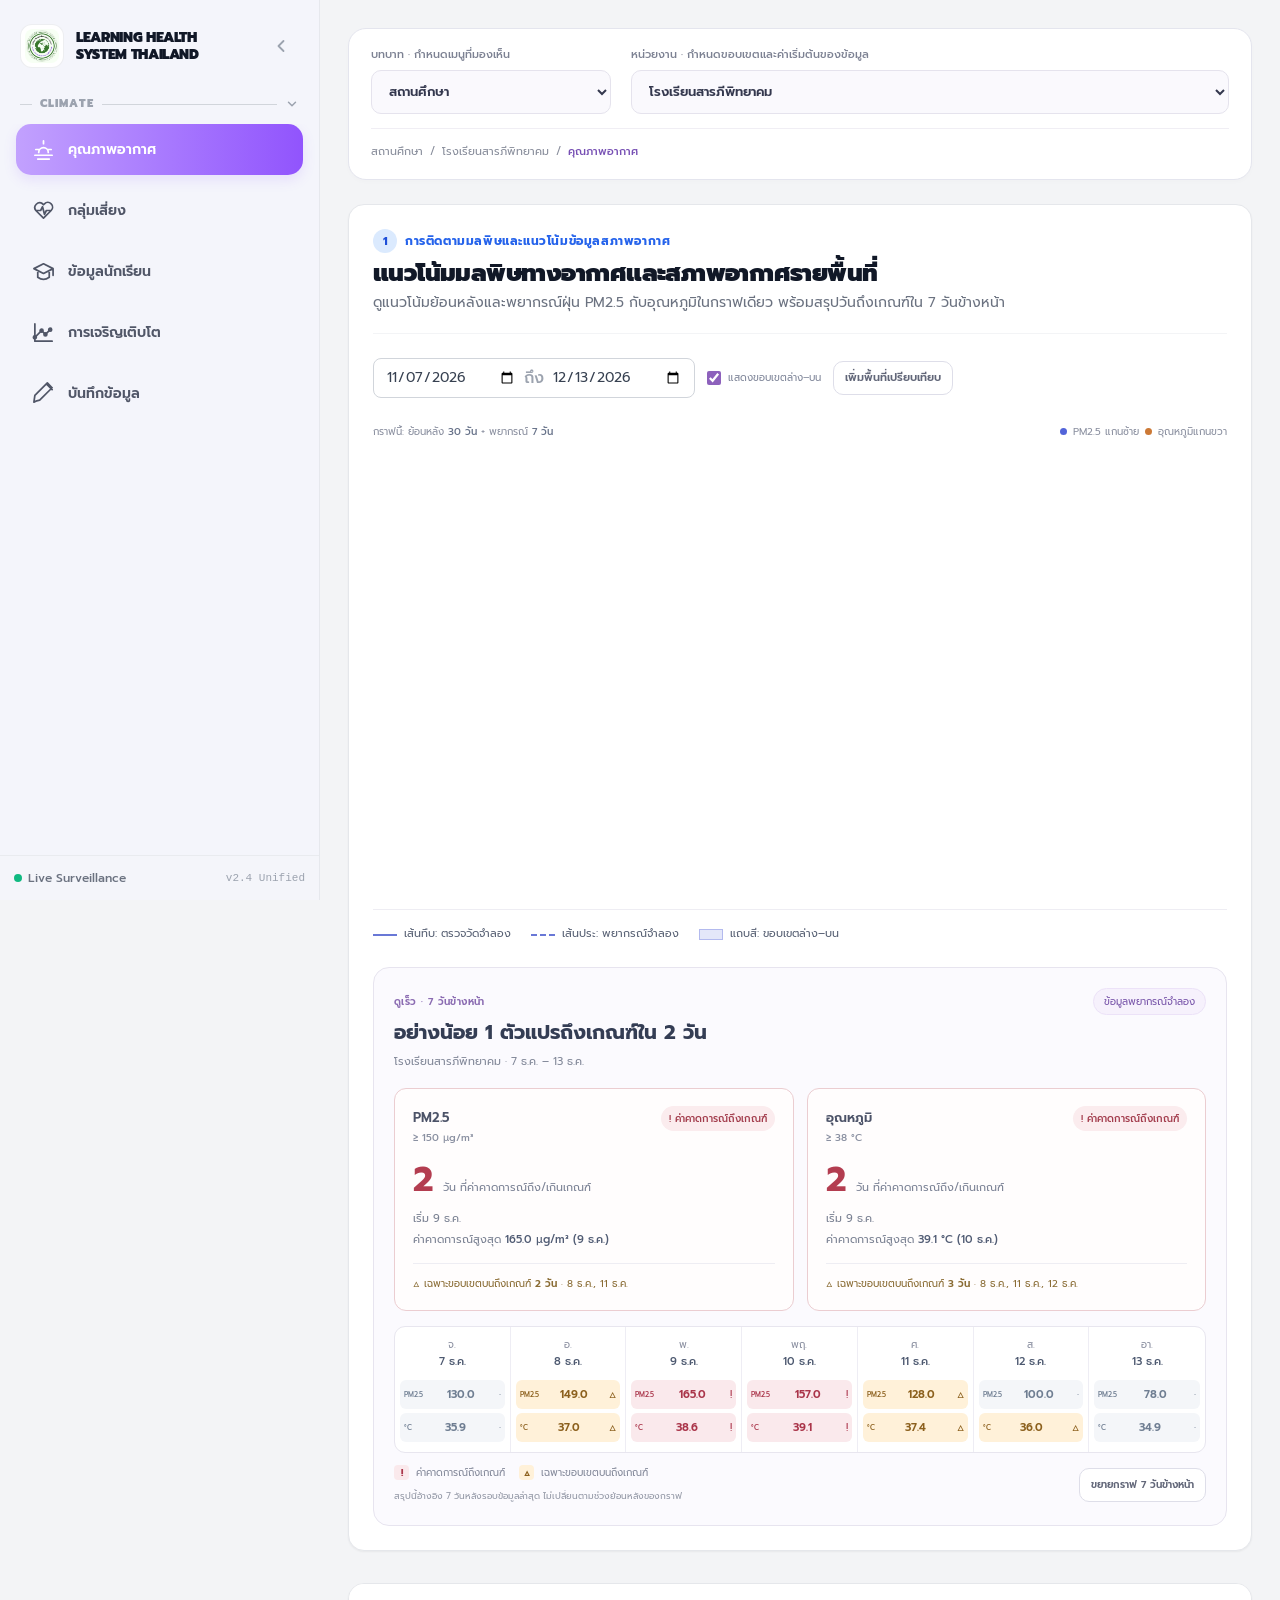
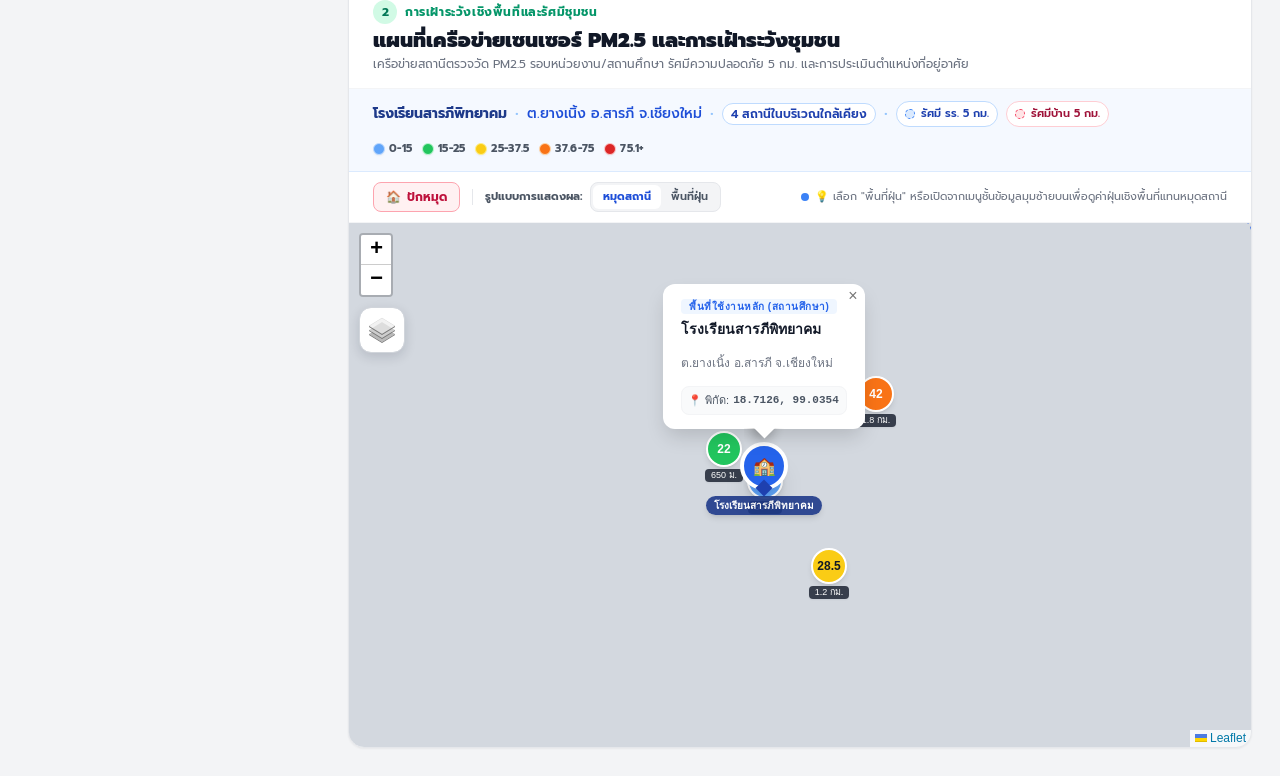
==== index.html @ 2dd4b763 "refactor(vulnerability): remove outdoor active/athlete risk factor" ====
<!DOCTYPE html>
<html lang="th">

<head>
    <meta charset="UTF-8">
    <meta name="viewport" content="width=device-width, initial-scale=1.0">
    <meta name="description"
        content="หน้าจำลองระบบเฝ้าระวังคุณภาพอากาศและผู้ป่วยกลุ่มเสี่ยง ตามเว็บ climate_dashboard ข้อมูลและการแจ้งเตือนเป็นข้อมูลสาธิต">
    <meta name="robots" content="noindex, nofollow">
    <meta name="theme-color" content="#f4f5fb">
    <title>ระบบเฝ้าระวังคุณภาพอากาศและผู้ป่วยกลุ่มเสี่ยง - CMU Learning Health System</title>

    <!-- Google Fonts: Prompt & Inter for pristine typography -->
    <link rel="preconnect" href="https://fonts.googleapis.com">
    <link rel="preconnect" href="https://fonts.gstatic.com" crossorigin>
    <link
        href="https://fonts.googleapis.com/css2?family=Inter:wght@300;400;500;600;700;800;900&family=Prompt:wght@300;400;500;600;700;800&display=swap"
        rel="stylesheet">

    <!-- Tailwind CSS -->
    <script src="assets/vendor/tailwind.js?v=village-spread-12"></script>
    <script>
        tailwind.config = {
            theme: {
                extend: {
                    fontFamily: {
                        sans: ['Prompt', 'Inter', 'system-ui', 'sans-serif'],
                    },
                    colors: {
                        brand: {
                            50: '#f0f9ff',
                            100: '#e0f2fe',
                            500: '#0284c7',
                            600: '#0369a1',
                            700: '#075985',
                            900: '#0c4a6e',
                        }
                    }
                }
            }
        };
    </script>

    <!-- Chart.js for Environmental Exposure Trends -->
    <script src="assets/vendor/chart.umd.js?v=village-spread-12"></script>
    <script>
        if (typeof Chart === 'undefined') {
            document.write('<script src="https://cdn.jsdelivr.net/npm/chart.js"><\/script>');
        }
    </script>

    <!-- Leaflet.js CSS & JS for OpenStreetMap & Geospatial Surveillance -->
    <link rel="stylesheet" href="assets/vendor/leaflet.css?v=village-spread-12" />
    <script src="assets/vendor/leaflet.js?v=village-spread-12"></script>
    <script>
        if (typeof L === 'undefined') {
            document.write('<link rel="stylesheet" href="https://unpkg.com/leaflet@1.9.4/dist/leaflet.css" />');
            document.write('<script src="https://unpkg.com/leaflet@1.9.4/dist/leaflet.js"><\/script>');
        }
    </script>

    <style>
        /* Custom Leaflet popup styling matching dashboard theme */
        .leaflet-popup-content-wrapper {
            border-radius: 12px;
            box-shadow: 0 10px 20px -3px rgba(0, 0, 0, 0.15);
            padding: 2px;
        }

        .leaflet-popup-content {
            margin: 8px 12px;
        }

        .aqi-marker,
        .user-marker {
            background: transparent;
            border: none;
        }

        .distance-tooltip {
            background: rgba(17, 24, 39, 0.92);
            color: #fff;
            border: 1px solid rgba(255, 255, 255, 0.15);
            border-radius: 6px;
            padding: 3px 8px;
            font-size: 11px;
            font-weight: 700;
            box-shadow: 0 4px 10px rgba(0, 0, 0, 0.25);
        }

        .distance-tooltip::before {
            border-top-color: rgba(17, 24, 39, 0.92);
        }

        #map-container .leaflet-control-layers {
            font-family: 'Prompt', sans-serif;
            font-size: 11px;
            line-height: 1.85;
            border: 1px solid #d1d5db;
            border-radius: 12px;
            padding: 0;
            color: #1f2937;
            box-shadow: 0 4px 12px rgba(15, 23, 42, 0.14);
        }

        #map-container .leaflet-control-layers-expanded {
            padding: 10px 13px;
            background: rgba(255, 255, 255, 0.97);
            backdrop-filter: blur(8px);
        }

        #map-container .leaflet-control-layers-separator {
            margin: 6px 0;
            border-top-color: #e5e7eb;
        }

        #map-container .leaflet-control-layers label {
            display: flex;
            align-items: center;
            gap: 6px;
            margin: 3px 0;
            cursor: pointer;
            font-weight: 500;
        }

        #map-container .leaflet-control-layers input {
            accent-color: #2563eb;
            cursor: pointer;
            margin: 0;
        }

        /* Smooth scroll & modern scrollbar */
        html {
            scroll-behavior: smooth;
        }

        ::-webkit-scrollbar {
            width: 7px;
            height: 7px;
        }

        ::-webkit-scrollbar-track {
            background: rgba(241, 245, 249, 0.7);
        }

        ::-webkit-scrollbar-thumb {
            background: rgba(148, 163, 184, 0.6);
            border-radius: 4px;
        }

        ::-webkit-scrollbar-thumb:hover {
            background: rgba(100, 116, 139, 0.8);
        }

        /* Sidebar Collapse Transitions & Mini Dock Styling */
        #dashboard-sidebar {
            transition: width 0.3s cubic-bezier(0.4, 0, 0.2, 1), padding 0.3s ease;
        }

        #dashboard-sidebar.sidebar-collapsed {
            width: 5rem !important;
            /* 80px */
            min-width: 5rem !important;
        }

        #dashboard-sidebar.sidebar-collapsed .sidebar-text {
            display: none !important;
        }

        #dashboard-sidebar.sidebar-collapsed .sidebar-header-box {
            padding-left: 0.5rem !important;
            padding-right: 0.5rem !important;
            flex-direction: column !important;
            gap: 0.75rem !important;
            align-items: center !important;
        }

        #dashboard-sidebar.sidebar-collapsed .sidebar-toggle-btn {
            margin-left: 0 !important;
        }

        #dashboard-sidebar.sidebar-collapsed .sidebar-divider-box {
            padding-left: 0.5rem !important;
            padding-right: 0.5rem !important;
            justify-content: center !important;
        }

        #dashboard-sidebar.sidebar-collapsed .sidebar-tabs-container {
            padding-left: 0.5rem !important;
            padding-right: 0.5rem !important;
        }

        #dashboard-sidebar.sidebar-collapsed .sidebar-tab-btn {
            justify-content: center !important;
            padding-left: 0 !important;
            padding-right: 0 !important;
            width: 3.25rem !important;
            height: 3.25rem !important;
            margin-left: auto !important;
            margin-right: auto !important;
            border-radius: 1rem !important;
        }

        #dashboard-sidebar.sidebar-collapsed .sidebar-footer-box {
            justify-content: center !important;
            padding-left: 0.5rem !important;
            padding-right: 0.5rem !important;
        }

        /* Student Attendance Status Tooltip Hover Popover */
        .student-status-container {
            position: relative;
            display: inline-block;
        }

        .student-status-popover {
            position: absolute;
            right: 0;
            bottom: calc(100% + 10px);
            width: 20rem;
            max-width: 22rem;
            background: rgba(17, 24, 39, 0.96);
            backdrop-filter: blur(10px);
            -webkit-backdrop-filter: blur(10px);
            color: #ffffff;
            border-radius: 1rem;
            padding: 1rem;
            box-shadow: 0 20px 25px -5px rgba(0, 0, 0, 0.35), 0 10px 10px -5px rgba(0, 0, 0, 0.25);
            border: 1px solid rgba(255, 255, 255, 0.16);
            z-index: 60;
            opacity: 0;
            pointer-events: none;
            transform: translateY(6px);
            transition: opacity 0.2s cubic-bezier(0.16, 1, 0.3, 1), transform 0.2s cubic-bezier(0.16, 1, 0.3, 1);
            text-align: left;
        }

        /* For top rows, display downward so it is never clipped by table header */
        .student-status-popover.popover-down {
            bottom: auto;
            top: calc(100% + 10px);
            transform: translateY(-6px);
        }

        .student-status-container:hover .student-status-popover {
            opacity: 1;
            pointer-events: auto;
            transform: translateY(0);
        }

        .student-status-popover::after {
            content: '';
            position: absolute;
            right: 1.5rem;
            bottom: -6px;
            width: 12px;
            height: 12px;
            background: rgba(17, 24, 39, 0.96);
            border-right: 1px solid rgba(255, 255, 255, 0.16);
            border-bottom: 1px solid rgba(255, 255, 255, 0.16);
            transform: rotate(45deg);
        }

        .student-status-popover.popover-down::after {
            bottom: auto;
            top: -6px;
            border-right: none;
            border-bottom: none;
            border-left: 1px solid rgba(255, 255, 255, 0.16);
            border-top: 1px solid rgba(255, 255, 255, 0.16);
        }
    </style>
    <link rel="stylesheet" href="assets/entry/entry.css?v=village-spread-12">
    <link rel="stylesheet" href="assets/workspace/workspace.css?v=village-spread-12">
    <link rel="stylesheet" href="assets/workspace/ux-refinement.css?v=village-spread-12">
    <link rel="stylesheet" href="assets/workspace/care-ops.css?v=village-spread-12">
    <link rel="stylesheet" href="assets/workspace/forecast-decision.css?v=village-spread-12">
    <script src="assets/workspace/policy.js?v=village-spread-12"></script>
    <script src="assets/workspace/forecast-model.js?v=village-spread-12"></script>
    <script src="assets/workspace/building-samples.js?v=village-spread-12"></script>
    <script src="assets/workspace/care-model.js?v=village-spread-12"></script>
    <script src="assets/workspace/care-ops-model.js?v=village-spread-12"></script>
</head>

<body
    class="bg-gray-100 text-gray-800 font-sans antialiased min-h-screen flex flex-col md:flex-row selection:bg-blue-100 selection:text-blue-900">

    <!-- ========================================================================= -->
    <!-- LEFT SIDEBAR NAVIGATION (Matches Reference Template - Collapsible)        -->
    <!-- ========================================================================= -->
    <aside id="dashboard-sidebar"
        class="hidden md:flex flex-col w-72 lg:w-80 bg-[#f4f5fb] text-gray-900 h-screen sticky top-0 border-r border-gray-200/90 shadow-2xs z-40 shrink-0 select-none">

        <!-- Branding Header with Sidebar Collapse Toggle Button -->
        <div class="px-5 pt-6 pb-4 flex items-center justify-between gap-2.5 sidebar-header-box transition-all">
            <div class="flex items-center gap-3 min-w-0">
                <div
                    class="w-11 h-11 bg-white rounded-xl shadow-xs border border-gray-200/70 p-1 flex items-center justify-center shrink-0">
                    <img src="lhs_logo.png" alt="Learning Health System Thailand"
                        class="w-full h-full object-contain rounded-lg">
                </div>
                <div class="sidebar-text truncate">
                    <h1 class="text-sm font-black text-gray-900 leading-tight uppercase tracking-tight font-sans">
                        LEARNING HEALTH<br>SYSTEM THAILAND
                    </h1>
                </div>
            </div>

            <!-- Sidebar Width Collapse Toggle -->
            <button type="button" id="btn-toggle-sidebar" onclick="toggleSidebar()"
                class="sidebar-toggle-btn p-2 rounded-xl text-gray-400 hover:text-gray-900 hover:bg-gray-200/70 transition shrink-0 cursor-pointer"
                title="ยุบ/ขยายแถบเมนู (Toggle Sidebar)">
                <svg id="sidebar-toggle-icon" class="w-5 h-5 transition-transform duration-300" viewBox="0 0 24 24"
                    fill="none" stroke="currentColor" stroke-width="2.2" stroke-linecap="round" stroke-linejoin="round">
                    <polyline points="15 18 9 12 15 6"></polyline>
                </svg>
            </button>
        </div>

        <!-- Section Divider: —— CLIMATE ————————————————————— (Collapsible Accordion) -->
        <div class="px-5 my-3 flex items-center justify-between sidebar-divider-box">
            <button type="button" onclick="toggleClimateSection()" id="btn-toggle-climate"
                class="flex items-center gap-2 text-xs font-bold uppercase tracking-wider text-gray-400 font-sans hover:text-gray-700 transition cursor-pointer w-full"
                title="ยุบ/ขยายกลุ่มแท็บ CLIMATE">
                <div class="w-3 border-t border-gray-300 shrink-0"></div>
                <span class="sidebar-text text-[11px] font-black tracking-widest text-gray-400">CLIMATE</span>
                <div class="flex-grow border-t border-gray-300"></div>
                <svg id="climate-chevron"
                    class="w-3.5 h-3.5 sidebar-text transition-transform duration-200 shrink-0 text-gray-400"
                    viewBox="0 0 24 24" fill="none" stroke="currentColor" stroke-width="2.5" stroke-linecap="round"
                    stroke-linejoin="round">
                    <polyline points="6 9 12 15 18 9"></polyline>
                </svg>
            </button>
        </div>

        <!-- Navigation Tabs Section (Collapsible Container) -->
        <div class="flex-1 px-4 space-y-2 overflow-y-auto sidebar-tabs-container transition-all duration-300"
            id="climate-tabs-container">
            <nav class="space-y-2.5">
                <!-- Tab 1: คุณภาพอากาศรายพื้นที่ -->
                <button type="button" id="nav-tab-env" onclick="switchDashboardTab('env')" title="คุณภาพอากาศรายพื้นที่"
                    class="sidebar-tab-btn w-full text-left px-4 py-3.5 rounded-2xl transition-all duration-200 flex items-center gap-3.5 group cursor-pointer font-bold text-gray-900 hover:bg-gray-200/50">
                    <span id="nav-tab-env-icon" class="shrink-0 flex items-center justify-center">
                        <!-- Air/Haze SVG Icon matching screenshot -->
                        <svg class="w-6 h-6" viewBox="0 0 24 24" fill="none" stroke="currentColor" stroke-width="2.3"
                            stroke-linecap="round" stroke-linejoin="round">
                            <path d="M12 3v2" />
                            <path d="m4.93 5.93 1.41 1.41" />
                            <path d="m19.07 5.93-1.41 1.41" />
                            <path d="M2 11h2" />
                            <path d="M20 11h2" />
                            <path d="M7 14a5 5 0 0 1 10 0" />
                            <path d="M3 17h18" />
                            <path d="M5 21h14" />
                        </svg>
                    </span>
                    <span id="nav-tab-env-text"
                        class="sidebar-text text-sm lg:text-[15px] tracking-tight truncate flex-1 leading-snug">
                        คุณภาพอากาศรายพื้นที่
                    </span>
                </button>

                <!-- Tab 2: ผู้ป่วยกลุ่มเสี่ยง PM2.5/ความร้อน -->
                <button type="button" id="nav-tab-risk" onclick="switchDashboardTab('risk')"
                    title="ผู้ป่วยกลุ่มเสี่ยง PM2.5/ความร้อน"
                    class="sidebar-tab-btn w-full text-left px-4 py-3.5 rounded-2xl transition-all duration-200 flex items-center gap-3.5 group cursor-pointer font-bold text-gray-900 hover:bg-gray-200/50">
                    <span id="nav-tab-risk-icon" class="shrink-0 flex items-center justify-center">
                        <!-- Thermometer + Alert Mark SVG Icon matching screenshot -->
                        <svg class="w-6 h-6" viewBox="0 0 24 24" fill="currentColor">
                            <path
                                d="M11 13.34V4a2 2 0 1 0-4 0v9.34a3.5 3.5 0 1 0 4 0zM9 18a1.5 1.5 0 1 1 0-3 1.5 1.5 0 0 1 0 3z" />
                            <path
                                d="M16 6h1.5a.75.75 0 0 1 .75.75v5.5a.75.75 0 0 1-.75.75H16a.75.75 0 0 1-.75-.75v-5.5A.75.75 0 0 1 16 6zM16.75 16a1.25 1.25 0 1 1 0-2.5 1.25 1.25 0 0 1 0 2.5z" />
                        </svg>
                    </span>
                    <span id="nav-tab-risk-text"
                        class="sidebar-text text-sm lg:text-[15px] tracking-tight truncate flex-1 leading-snug">
                        กลุ่มเสี่ยง PM2.5/ความร้อน
                    </span>
                </button>

                <!-- Tab 3: ข้อมูลนักเรียน (School Restricted: Saraphi & Mae Tha) -->
                <button type="button" id="nav-tab-student" onclick="switchDashboardTab('student')"
                    title="ข้อมูลนักเรียน (เฉพาะสถานศึกษา)"
                    class="sidebar-tab-btn hidden w-full text-left px-4 py-3.5 rounded-2xl transition-all duration-200 flex items-center gap-3.5 group cursor-pointer font-bold text-gray-900 hover:bg-gray-200/50">
                    <span id="nav-tab-student-icon" class="shrink-0 flex items-center justify-center">
                        <!-- Student/Graduation Cap SVG Icon -->
                        <svg class="w-6 h-6" viewBox="0 0 24 24" fill="none" stroke="currentColor" stroke-width="2.2"
                            stroke-linecap="round" stroke-linejoin="round">
                            <path d="M22 10v6M2 10l10-5 10 5-10 5z" />
                            <path d="M6 12v5c3 3 9 3 12 0v-5" />
                        </svg>
                    </span>
                    <span id="nav-tab-student-text"
                        class="sidebar-text text-sm lg:text-[15px] tracking-tight truncate flex-1 leading-snug">
                        ข้อมูลนักเรียน
                    </span>
                </button>

                <!-- Tab 4: การเจริญเติบโต (School Restricted: TSPE Growth Chart) -->
                <button type="button" id="nav-tab-growth" onclick="switchDashboardTab('growth')"
                    title="การเจริญเติบโต (เฉพาะสถานศึกษา)"
                    class="sidebar-tab-btn hidden w-full text-left px-4 py-3.5 rounded-2xl transition-all duration-200 flex items-center gap-3.5 group cursor-pointer font-bold text-gray-900 hover:bg-gray-200/50">
                    <span id="nav-tab-growth-icon" class="shrink-0 flex items-center justify-center">
                        <svg class="w-6 h-6" viewBox="0 0 24 24" fill="none" stroke="currentColor" stroke-width="2.2"
                            stroke-linecap="round" stroke-linejoin="round">
                            <path d="M3 3v18h18" />
                            <path d="m19 9-5 5-4-4-7 7" />
                            <circle cx="19" cy="9" r="1.5" />
                            <circle cx="14" cy="14" r="1.5" />
                            <circle cx="10" cy="10" r="1.5" />
                        </svg>
                    </span>
                    <span id="nav-tab-growth-text"
                        class="sidebar-text text-sm lg:text-[15px] tracking-tight truncate flex-1 leading-snug">
                        การเจริญเติบโต
                    </span>
                </button>
            </nav>
        </div>

        <!-- Sidebar Bottom / Footer -->
        <div
            class="p-3.5 border-t border-gray-200/70 bg-[#f4f5fb]/80 sidebar-footer-box flex items-center justify-between text-xs text-gray-500 font-medium">
            <div class="flex items-center gap-1.5 truncate">
                <span class="w-2 h-2 rounded-full bg-emerald-500 animate-pulse shrink-0"></span>
                <span class="sidebar-text">Live Surveillance</span>
            </div>
            <span class="sidebar-text text-[11px] text-gray-400 font-mono">v2.4 Unified</span>
        </div>
    </aside>

    <!-- ========================================================================= -->
    <!-- MOBILE NAVIGATION HEADER (Mobile Only)                                    -->
    <!-- ========================================================================= -->
    <div class="md:hidden sticky top-0 z-40 bg-[#f4f5fb] border-b border-gray-200/90 shadow-xs">
        <div class="px-4 py-3 flex items-center justify-between">
            <div class="flex items-center gap-2.5">
                <div
                    class="w-9 h-9 bg-white rounded-lg shadow-2xs border border-gray-200/80 p-0.5 flex items-center justify-center shrink-0">
                    <img src="lhs_logo.png" alt="Learning Health System Thailand"
                        class="w-full h-full object-contain rounded-md">
                </div>
                <div>
                    <h1 class="text-xs font-black text-gray-900 leading-tight uppercase tracking-tight">
                        LEARNING HEALTH SYSTEM THAILAND
                    </h1>
                </div>
            </div>
        </div>

        <!-- Mobile Tabs -->
        <div id="mobile-tabs-container"
            class="grid grid-cols-2 gap-1.5 p-2 bg-[#eaebf2]/60 border-t border-gray-200/80">
            <button type="button" id="nav-tab-env-mobile" onclick="switchDashboardTab('env')"
                class="py-2.5 px-3 rounded-xl text-xs font-bold transition flex items-center justify-center gap-2 truncate cursor-pointer">
                <span>
                    <svg class="w-4 h-4 inline-block -mt-0.5" viewBox="0 0 24 24" fill="none" stroke="currentColor"
                        stroke-width="2.3" stroke-linecap="round" stroke-linejoin="round">
                        <path d="M12 3v2" />
                        <path d="M7 14a5 5 0 0 1 10 0" />
                        <path d="M3 17h18" />
                        <path d="M5 21h14" />
                    </svg>
                </span>
                <span class="truncate">คุณภาพอากาศ</span>
            </button>
            <button type="button" id="nav-tab-risk-mobile" onclick="switchDashboardTab('risk')"
                class="py-2.5 px-3 rounded-xl text-xs font-bold transition flex items-center justify-center gap-2 truncate cursor-pointer">
                <span>
                    <svg class="w-4 h-4 inline-block -mt-0.5" viewBox="0 0 24 24" fill="currentColor">
                        <path
                            d="M11 13.34V4a2 2 0 1 0-4 0v9.34a3.5 3.5 0 1 0 4 0zM9 18a1.5 1.5 0 1 1 0-3 1.5 1.5 0 0 1 0 3z" />
                        <path d="M16 6h1.5v5.5H16zM16.75 16a1.25 1.25 0 1 1 0-2.5 1.25 1.25 0 0 1 0 2.5z" />
                    </svg>
                </span>
                <span class="truncate">กลุ่มเสี่ยง</span>
            </button>
            <button type="button" id="nav-tab-student-mobile" onclick="switchDashboardTab('student')"
                class="hidden py-2.5 px-3 rounded-xl text-xs font-bold transition flex items-center justify-center gap-2 truncate cursor-pointer">
                <span>
                    <svg class="w-4 h-4 inline-block -mt-0.5" viewBox="0 0 24 24" fill="none" stroke="currentColor"
                        stroke-width="2.2" stroke-linecap="round" stroke-linejoin="round">
                        <path d="M22 10v6M2 10l10-5 10 5-10 5z" />
                        <path d="M6 12v5c3 3 9 3 12 0v-5" />
                    </svg>
                </span>
                <span class="truncate">ข้อมูลนักเรียน</span>
            </button>
            <button type="button" id="nav-tab-growth-mobile" onclick="switchDashboardTab('growth')"
                class="hidden py-2.5 px-3 rounded-xl text-xs font-bold transition flex items-center justify-center gap-2 truncate cursor-pointer">
                <span>
                    <svg class="w-4 h-4 inline-block -mt-0.5" viewBox="0 0 24 24" fill="none" stroke="currentColor"
                        stroke-width="2.2" stroke-linecap="round" stroke-linejoin="round">
                        <path d="M3 3v18h18" />
                        <path d="m19 9-5 5-4-4-7 7" />
                    </svg>
                </span>
                <span class="truncate">การเจริญเติบโต</span>
            </button>
        </div>
    </div>

    <!-- ========================================================================= -->
    <!-- MAIN CONTENT VIEW AREA (Contains Tab Panels)                              -->
    <!-- ========================================================================= -->
    <main class="flex-1 min-w-0 p-3 sm:p-5 lg:p-7">

        <!-- TAB PANEL 1: คุณภาพอากาศรายพื้นที่ (Environmental Exposure Trends & Map) -->
        <div id="panel-env" class="w-full">
            <div class="max-w-7xl mx-auto space-y-8">

                <!-- ========================================================================= -->
                <!-- UNIFIED GLOBAL NAVIGATION & ROLE SWITCHER (Matches dashboard_th_map.html) -->
                <!-- ========================================================================= -->
                <header
                    class="bg-white/95 backdrop-blur-md rounded-2xl shadow-md border border-gray-200/90 px-6 py-3.5 flex flex-wrap items-center justify-end gap-3 sticky top-[116px] md:top-4 z-40 transition-all">
                    <!-- Role Switcher & Active User Dropdown Controls -->
                    <div class="flex flex-wrap items-center justify-end gap-3 w-full">
                        <!-- Role Pills (Gov Office, School, Hospital) -->
                        <div
                            class="inline-flex items-center gap-1 bg-gray-100 p-1 rounded-xl text-xs font-semibold text-gray-600 shadow-2xs">
                            <button type="button" onclick="selectUserType('Gov Office')" id="global-role-gov"
                                class="px-3 py-1.5 rounded-lg transition flex items-center gap-1.5 hover:text-indigo-900 font-bold"
                                title="ดูข้อมูลในฐานะหน่วยงานภาครัฐ / อปท. (แสดงตำบลที่รับผิดชอบ)">
                                <span>🏛️</span> หน่วยงานภาครัฐ/อปท.
                            </button>
                            <button type="button" onclick="selectUserType('School')" id="global-role-school"
                                class="px-3 py-1.5 rounded-lg transition flex items-center gap-1.5 hover:text-blue-900 font-bold"
                                title="ดูข้อมูลในฐานะสถานศึกษา (รัศมี 5 กม.)">
                                <span>🏫</span> สถานศึกษา
                            </button>
                            <button type="button" onclick="selectUserType('Hospital')" id="global-role-hospital"
                                class="px-3 py-1.5 rounded-lg transition flex items-center gap-1.5 hover:text-emerald-900 font-bold"
                                title="ดูข้อมูลในฐานะสถานพยาบาล / รพ.สต.">
                                <span>🏥</span> สถานพยาบาล
                            </button>
                        </div>

                        <!-- Active User / Site Dropdown -->
                        <div
                            class="flex items-center gap-2.5 bg-gray-50 border border-gray-200 rounded-xl px-3 py-1.5 shadow-2xs min-w-[280px] sm:min-w-[340px]">
                            <div class="w-8 h-8 rounded-full bg-blue-600 text-white flex items-center justify-center font-bold text-xs shrink-0 shadow-sm transition"
                                id="global-user-avatar">
                                📍
                            </div>
                            <div class="flex flex-col truncate w-full">
                                <span
                                    class="text-[9px] uppercase font-extrabold text-gray-400 tracking-wider">เลือกหน่วยงาน
                                    / พื้นที่ใช้งาน</span>
                                <select id="user-select" onchange="onUserChanged(this.value)"
                                    class="bg-transparent text-sm font-bold text-gray-900 outline-none cursor-pointer truncate w-full">
                                    <!-- Populated dynamically via JS -->
                                </select>
                            </div>
                        </div>
                    </div>
                </header>

                <!-- ========================================================================= -->
                <!-- SECTION 1: ENVIRONMENTAL EXPOSURE TRENDS DASHBOARD (env_dashboard.html)    -->
                <!-- ========================================================================= -->
                <section class="bg-white rounded-2xl shadow-sm border border-gray-200 p-6 space-y-6">

                    <!-- Section Header -->
                    <div class="border-b border-gray-100 pb-5">
                        <div class="flex items-center gap-2 mb-1">
                            <span
                                class="bg-blue-100 text-blue-700 w-6 h-6 rounded-full flex items-center justify-center text-xs font-bold">1</span>
                            <span
                                class="text-xs font-bold text-blue-600 uppercase tracking-wider">การติดตามมลพิษและแนวโน้มข้อมูลสภาพอากาศ</span>
                        </div>
                        <h2 class="text-2xl font-black text-gray-900 tracking-tight">
                            แนวโน้มมลพิษทางอากาศและสภาพอากาศรายพื้นที่
                        </h2>
                        <p class="text-sm text-gray-500 mt-1">
                            เปรียบเทียบระดับมลพิษของพื้นที่ใช้งานกับสถานีตรวจวัดโดยรอบ และการพยากรณ์ PM2.5 และอุณหภูมิ 7
                            วันล่วงหน้า (ข้อมูลตรวจวัดจริงและการแจ้งเตือนเกณฑ์วิกฤต)
                        </p>
                    </div>

                    <!-- Graph Controls & Comparison Filters -->
                    <div class="flex flex-wrap items-center gap-3">
                        <!-- Date Range Picker -->
                        <div
                            class="flex items-center bg-white border border-gray-300 rounded-lg p-1 px-3 space-x-2 shadow-2xs h-10">
                            <input type="date" id="start-date" value="2026-09-30" onchange="fetchDashboardData()"
                                class="text-sm text-gray-700 focus:outline-none cursor-pointer" />
                            <span class="text-gray-400 font-medium">ถึง</span>
                            <input type="date" id="end-date" value="2026-10-13" onchange="fetchDashboardData()"
                                class="text-sm text-gray-700 focus:outline-none cursor-pointer" />
                        </div>

                        <!-- Compare with: Address Filter -->
                        <div class="flex items-center gap-2">
                            <span class="text-xs font-bold text-gray-600 uppercase tracking-wider hidden sm:inline">
                                เปรียบเทียบกับ:
                            </span>
                            <div
                                class="flex items-center bg-white border border-gray-300 rounded-lg p-1 px-3 space-x-2 shadow-2xs h-10">
                                <select id="province-select" onchange="updateLocationDropdowns('province')"
                                    class="bg-transparent text-gray-600 text-sm focus:outline-none cursor-pointer appearance-none pr-2"
                                    title="จังหวัดที่ต้องการเปรียบเทียบ">
                                    <!-- Populated via JS -->
                                </select>
                                <span class="text-gray-300">/</span>
                                <select id="amphoe-select" onchange="updateLocationDropdowns('amphoe')"
                                    class="bg-transparent text-gray-600 text-sm focus:outline-none cursor-pointer appearance-none pr-2"
                                    title="อำเภอที่ต้องการเปรียบเทียบ">
                                    <!-- Populated via JS -->
                                </select>
                                <span class="text-gray-300">/</span>
                                <select id="location-select" onchange="updateLocationDropdowns('tambon')"
                                    class="bg-transparent text-blue-700 text-sm font-bold focus:outline-none cursor-pointer appearance-none pr-2"
                                    title="ตำบลหรือสถานีที่ต้องการเปรียบเทียบ">
                                    <!-- Populated via JS -->
                                </select>
                            </div>
                        </div>
                    </div>

                    <!-- Time Series Chart Canvas Container -->
                    <div class="relative h-96 w-full pt-2">
                        <canvas id="env-chart"></canvas>
                    </div>

                    <!-- Chart Legends & Interpretation Guidelines -->
                    <div class="border-t border-gray-100 pt-4 space-y-2.5">
                        <!-- Primary Threshold Legend -->
                        <div class="flex flex-wrap items-center justify-start text-xs text-gray-500 gap-6">
                            <div class="flex items-center gap-2">
                                <span
                                    class="inline-block w-3.5 h-3.5 rounded-full bg-red-600 border border-red-700 shadow-2xs"></span>
                                <span class="font-bold text-gray-800">PM2.5 ระดับวิกฤต (&ge; 150 µg/m³)</span>
                            </div>
                            <div class="flex items-center gap-2">
                                <span
                                    class="inline-block w-3.5 h-3.5 rounded-full bg-orange-500 border border-orange-600 shadow-2xs"></span>
                                <span class="font-bold text-gray-800">อากาศร้อนจัด (&ge; 38.0 °C)</span>
                            </div>
                        </div>

                        <!-- Secondary Line Style Guide -->
                        <div
                            class="flex flex-wrap items-center justify-center gap-6 text-xs text-gray-500 font-normal bg-gray-50/80 p-2.5 rounded-xl border border-gray-100">
                            <div class="flex items-center gap-2">
                                <div class="flex items-center justify-center w-5">
                                    <div class="w-5 h-0.5 bg-gray-700"></div>
                                    <div class="w-2 h-2 rounded-full bg-gray-700 -ml-3.5 z-10"></div>
                                </div>
                                <span class="font-medium text-gray-700">PM2.5: เส้นทึบ จุดกลม (●)</span>
                            </div>
                            <span class="text-gray-300">•</span>
                            <div class="flex items-center gap-2">
                                <div class="flex items-center justify-center w-5">
                                    <div class="w-5 h-0.5 border-t-2 border-dashed border-gray-700"></div>
                                    <div class="w-2 h-2 bg-gray-700 -ml-3.5 z-10"></div>
                                </div>
                                <span class="font-medium text-gray-700">อุณหภูมิ: เส้นประ จุดสี่เหลี่ยม (■)</span>
                            </div>
                            <span class="text-gray-300">•</span>
                            <div class="flex items-center gap-1.5">
                                <div class="w-5 h-0.5 bg-blue-600 border-t-2 border-dashed"></div>
                                <span>เส้นประในแถบสีเทา: พยากรณ์ล่วงหน้า 7 วัน (PM2.5 และ อุณหภูมิ)</span>
                            </div>
                            <span class="text-gray-300">•</span>
                            <div class="flex items-center gap-1.5">
                                <span class="w-2 h-2 rounded-xs bg-blue-600"></span>
                                <span class="w-2 h-2 rounded-xs bg-emerald-500 -ml-0.5"></span>
                                <span>พื้นที่เดียวกัน = สีเดียวกัน</span>
                            </div>
                        </div>
                    </div>

                </section>

                <!-- ========================================================================= -->
                <!-- SECTION 2: REGIONAL PM2.5 GEOSPATIAL MAP (dashboard_th_map.html)          -->
                <!-- ========================================================================= -->
                <section
                    class="bg-white rounded-2xl shadow-sm border border-gray-200 overflow-hidden flex flex-col h-[85vh] min-h-[680px] relative z-0">

                    <!-- Section Header -->
                    <div
                        class="px-6 py-4 border-b border-gray-100 bg-white flex items-center justify-between gap-4 shrink-0">
                        <div>
                            <div class="flex items-center gap-2 mb-0.5">
                                <span
                                    class="bg-emerald-100 text-emerald-700 w-6 h-6 rounded-full flex items-center justify-center text-xs font-bold">2</span>
                                <span
                                    class="text-xs font-bold text-emerald-600 uppercase tracking-wider">การเฝ้าระวังเชิงพื้นที่และรัศมีชุมชน</span>
                            </div>
                            <h2 class="text-xl font-black text-gray-900 flex items-center gap-2">
                                แผนที่เครือข่ายเซนเซอร์ PM2.5 และการเฝ้าระวังชุมชน
                            </h2>
                            <p class="text-xs text-gray-500 mt-0.5">
                                เครือข่ายสถานีตรวจวัด PM2.5 รอบหน่วยงาน/สถานศึกษา รัศมีความปลอดภัย 5 กม.
                                และการประเมินตำแหน่งที่อยู่อาศัย
                            </p>
                        </div>
                    </div>

                    <!-- Active User Info Bar & Thai Standard Legend -->
                    <div
                        class="bg-blue-50/60 border-b border-blue-100 px-6 py-3 flex flex-wrap items-center justify-between text-xs sm:text-sm text-gray-800 shrink-0 gap-3">
                        <div class="flex items-center gap-2">
                            <span class="font-bold text-blue-900" id="active-user-name">กำลังโหลด...</span>
                            <span class="text-blue-300">•</span>
                            <span id="active-user-desc" class="text-blue-700 font-medium">ข้อมูลตำแหน่ง</span>
                            <span class="text-blue-300">•</span>
                            <span id="active-station-count"
                                class="bg-white px-2 py-0.5 rounded-full text-blue-800 font-semibold border border-blue-200 text-xs">0
                                สถานีในบริเวณใกล้เคียง</span>
                            <span class="text-blue-300">•</span>
                            <span id="jurisdiction-badge"
                                class="inline-flex items-center gap-1.5 text-[11px] font-semibold text-blue-800 bg-white px-2 py-0.5 rounded-full border border-blue-200 shadow-2xs"
                                title="แสดงวงกลมรัศมี 5 กิโลเมตร รอบโรงเรียน/สถานพยาบาลหลัก หรือขอบเขตตำบลของ อปท.">
                                <span
                                    class="w-2.5 h-2.5 rounded-full border border-blue-500 border-dashed bg-blue-100"></span>
                                <span>รัศมี รร. 5 กม.</span>
                            </span>
                            <span
                                class="inline-flex items-center gap-1.5 text-[11px] font-semibold text-rose-800 bg-white px-2 py-0.5 rounded-full border border-rose-200 shadow-2xs"
                                title="แสดงวงกลมรัศมี 5 กิโลเมตร รอบบ้านที่ปักหมุด">
                                <span
                                    class="w-2.5 h-2.5 rounded-full border border-rose-500 border-dashed bg-rose-100"></span>
                                <span id="home-radius-legend-text">รัศมีบ้าน 5 กม.</span>
                            </span>
                        </div>

                        <!-- AQI Threshold Legend (Thai Standard) -->
                        <div
                            class="flex items-center gap-2.5 font-bold text-[10px] sm:text-[11px] uppercase tracking-wide text-gray-600">
                            <div class="flex items-center gap-1"><span
                                    class="w-3 h-3 rounded-full bg-blue-400 shadow-sm border border-blue-200"></span>
                                0-15</div>
                            <div class="flex items-center gap-1"><span
                                    class="w-3 h-3 rounded-full bg-green-500 shadow-sm border border-green-200"></span>
                                15-25</div>
                            <div class="flex items-center gap-1"><span
                                    class="w-3 h-3 rounded-full bg-yellow-400 shadow-sm border border-yellow-200"></span>
                                25-37.5</div>
                            <div class="flex items-center gap-1"><span
                                    class="w-3 h-3 rounded-full bg-orange-500 shadow-sm border border-orange-200"></span>
                                37.6-75</div>
                            <div class="flex items-center gap-1"><span
                                    class="w-3 h-3 rounded-full bg-red-600 shadow-sm border border-red-200"></span>
                                75.1+</div>
                        </div>
                    </div>

                    <!-- Student Home / Community Observation & PM2.5 Area Layer Toolbar -->
                    <div
                        class="bg-white border-b border-gray-100 px-6 py-2.5 flex flex-wrap items-center justify-between gap-3 text-xs shrink-0">
                        <div class="flex flex-wrap items-center gap-2">
                            <button type="button" id="btn-pin-mode" onclick="togglePinMode()"
                                class="bg-rose-50 hover:bg-rose-100 text-rose-700 border border-rose-300 font-bold px-3 py-1.5 rounded-lg flex items-center gap-1.5 shadow-2xs transition cursor-pointer">
                                <span>🏠</span>
                                <span id="btn-pin-text">ปักหมุด</span>
                            </button>

                            <button type="button" id="btn-clear-pin" onclick="clearStudentPin()"
                                class="hidden text-gray-500 hover:text-rose-600 font-bold px-2 py-1 rounded transition cursor-pointer">
                                ✕ ล้างหมุด
                            </button>

                            <div class="hidden sm:block h-4 w-px bg-gray-200 mx-1"></div>

                            <!-- PM2.5 Display Mode / Layer Selector (Pin View vs Area View) -->
                            <div class="flex items-center gap-1.5">
                                <span
                                    class="text-[11px] font-bold text-gray-600 whitespace-nowrap mr-0.5">รูปแบบการแสดงผล:</span>
                                <div
                                    class="inline-flex items-center bg-gray-100 p-0.5 rounded-lg border border-gray-200">
                                    <button type="button" id="btn-pm25-pin-view" onclick="setPm25MapDisplayMode('pin')"
                                        class="px-2.5 py-1 rounded-md bg-white text-blue-700 font-bold text-[11px] shadow-2xs transition cursor-pointer"
                                        title="แสดงค่าฝุ่นแบบหมุดสถานีตรวจวัด (Pin View)">
                                        หมุดสถานี
                                    </button>
                                    <button type="button" id="btn-pm25-area-view"
                                        onclick="setPm25MapDisplayMode('area')"
                                        class="px-2.5 py-1 rounded-md text-gray-600 hover:text-gray-900 font-semibold text-[11px] transition cursor-pointer"
                                        title="แสดงพื้นที่ฝุ่นและค่าฝุ่นรายพื้นที่ (Area View)">
                                        พื้นที่ฝุ่น
                                    </button>
                                </div>
                            </div>
                        </div>

                        <div class="flex items-center gap-1.5 text-gray-500 text-[11px]" id="pin-status-text">
                            <span class="w-2 h-2 rounded-full bg-blue-500 animate-pulse"></span>
                            <span>💡 เลือก "พื้นที่ฝุ่น"
                                หรือเปิดจากเมนูชั้นข้อมูลมุมซ้ายบนเพื่อดูค่าฝุ่นเชิงพื้นที่แทนหมุดสถานี</span>
                        </div>
                    </div>

                    <!-- Map Viewport with Leaflet Map & Floating Top-Right Controls -->
                    <div class="relative w-full flex-grow">
                        <div id="map-container" class="absolute inset-0 w-full h-full z-0"></div>

                        <!-- Floating Top-Right Overlay Container (Z-Index above map tiles) -->
                        <div
                            class="absolute top-3 right-3 z-[400] flex flex-col items-end gap-2.5 pointer-events-none max-w-[340px] sm:max-w-[380px] w-full max-h-[calc(100%-24px)]">

                            <!-- Floating Top 3 Nearby Stations Card (Student Home Assessment) -->
                            <div id="student-home-panel"
                                class="hidden pointer-events-auto w-full flex-1 min-h-0 flex flex-col bg-white/95 backdrop-blur-md rounded-2xl shadow-2xl border border-gray-200 overflow-hidden transition-all duration-300">
                                <!-- Panel Header -->
                                <div id="panel-header-bar"
                                    class="px-4 py-3 bg-gradient-to-r from-rose-500 to-rose-600 text-white flex items-center justify-between shrink-0 shadow-xs">
                                    <div class="flex items-center gap-2">
                                        <span class="text-xl" id="panel-header-icon">🏠</span>
                                        <div>
                                            <h3 class="font-black text-sm leading-tight" id="panel-header-title">
                                                มลพิษรอบบริเวณที่ปักหมุด</h3>
                                            <p class="text-[10px] text-rose-100" id="panel-header-subtitle">
                                                การประเมินคุณภาพอากาศจุดที่ปักหมุด</p>
                                        </div>
                                    </div>
                                    <button type="button" onclick="clearStudentPin()"
                                        class="text-white/80 hover:text-white p-1 text-xl leading-none font-bold"
                                        title="ปิดและล้างหมุด">&times;</button>
                                </div>

                                <!-- Panel Body (Scrollable) -->
                                <div class="p-3.5 space-y-3 overflow-y-auto text-xs">
                                    <!-- Pinned Location Info -->
                                    <div
                                        class="bg-gray-50 border border-gray-200 rounded-xl p-2.5 flex items-center justify-between">
                                        <div>
                                            <span class="text-[10px] uppercase font-bold text-gray-400"
                                                id="panel-dist-label">ห่างจากโรงเรียน</span>
                                            <div class="font-bold text-gray-900 text-xs flex items-center gap-1 mt-0.5">
                                                <span id="panel-dist-icon" class="text-blue-600">🏫</span>
                                                <span id="panel-dist-school">--</span>
                                            </div>
                                        </div>
                                        <div class="text-right">
                                            <span
                                                class="text-[10px] uppercase font-bold text-gray-400">พิกัดจุดที่ปักหมุด</span>
                                            <div class="font-mono text-[11px] text-gray-600 font-semibold mt-0.5"
                                                id="panel-coords">--</div>
                                        </div>
                                    </div>

                                    <!-- Top 3 Stations List -->
                                    <div>
                                        <div class="flex items-center justify-between mb-1.5">
                                            <span
                                                class="font-black text-gray-900 text-xs uppercase tracking-wider flex items-center gap-1">
                                                <span>📡</span> 3 สถานีตรวจวัดที่ใกล้ที่สุด
                                            </span>
                                            <span class="text-[10px] text-gray-400 font-medium">เรียงตามระยะทาง</span>
                                        </div>

                                        <div id="top3-stations-list" class="space-y-2">
                                            <!-- Populated dynamically via JS -->
                                        </div>
                                    </div>

                                    <!-- Teacher Advice Box -->
                                    <div id="teacher-advice-box" class="rounded-xl p-3 border transition">
                                        <!-- Populated dynamically via JS -->
                                    </div>

                                    <!-- Instruction Helper -->
                                    <div
                                        class="bg-blue-50/70 border border-blue-100 rounded-xl p-2 text-[11px] text-blue-800 flex items-start gap-1.5">
                                        <span class="text-sm shrink-0">💡</span>
                                        <div>
                                            สามารถ<strong>คลิกลากหมุด 🏠</strong>
                                            หรือ<strong>คลิกจุดอื่นบนแผนที่</strong>
                                            เพื่อเปลี่ยนตำแหน่งบ้านนักเรียนคนอื่น
                                        </div>
                                    </div>
                                </div>
                            </div>
                        </div>
                    </div>

                </section>

            </div>

            <!-- ========================================================================= -->
            <!-- JAVASCRIPT: UNIFIED STATE, DATA LOGIC, CHART & LEAFLET MAP                 -->
            <!-- ========================================================================= -->
        </div>

        <!-- TAB PANEL 2: ผู้ป่วยกลุ่มเสี่ยง PM2.5/ความร้อน (Vulnerable Patient Registry) -->
        <div id="panel-risk" class="w-full hidden">
            <div class="max-w-7xl mx-auto space-y-8">
                <!-- Header: Healthcare Provider View with Hospital Role Switcher -->
                <header
                    class="bg-white/95 backdrop-blur-md rounded-2xl shadow-md border border-gray-200/90 px-6 py-3.5 flex flex-wrap items-center justify-end gap-3 sticky top-[116px] md:top-4 z-40 transition-all">
                    <!-- Role Switcher & Active Hospital Dropdown Controls -->
                    <div class="flex flex-wrap items-center justify-end gap-3 w-full">
                        <!-- Role Pills (Gov Office, School, Hospital) -->
                        <div
                            class="inline-flex items-center gap-1 bg-gray-100 p-1 rounded-xl text-xs font-semibold text-gray-600 shadow-2xs">
                            <button type="button" onclick="selectHospitalRoleType('Gov Office')" id="risk-role-gov"
                                class="px-3 py-1.5 rounded-lg transition flex items-center gap-1.5 hover:text-indigo-900 font-bold"
                                title="ดูข้อมูลในฐานะหน่วยงานภาครัฐ / อปท. (แสดงตำบลที่รับผิดชอบ)">
                                <span>🏛️</span> หน่วยงานภาครัฐ/อปท.
                            </button>
                            <button type="button" onclick="selectHospitalRoleType('School')" id="risk-role-school"
                                class="px-3 py-1.5 rounded-lg transition flex items-center gap-1.5 hover:text-blue-900 font-bold"
                                title="ดูข้อมูลในฐานะสถานศึกษา">
                                <span>🏫</span> สถานศึกษา
                            </button>
                            <button type="button" onclick="selectHospitalRoleType('Hospital')" id="risk-role-hospital"
                                class="px-3 py-1.5 rounded-lg transition flex items-center gap-1.5 hover:text-emerald-900 font-bold"
                                title="ดูข้อมูลในฐานะสถานพยาบาล / รพ.สต.">
                                <span>🏥</span> สถานพยาบาล
                            </button>
                        </div>

                        <!-- Active Hospital / User Dropdown -->
                        <div
                            class="flex items-center gap-2.5 bg-gray-50 border border-gray-200 rounded-xl px-3 py-1.5 shadow-2xs min-w-[280px] sm:min-w-[340px]">
                            <div class="w-8 h-8 rounded-full bg-indigo-600 text-white flex items-center justify-center font-bold text-xs shrink-0 shadow-sm transition"
                                id="hospital-user-avatar">
                                🏛️
                            </div>
                            <div class="flex flex-col truncate w-full">
                                <span
                                    class="text-[9px] uppercase font-extrabold text-gray-400 tracking-wider">เลือกหน่วยงาน
                                    / พื้นที่ใช้งาน</span>
                                <select id="hospital-user-select" onchange="onHospitalChanged(this.value)"
                                    class="bg-transparent text-sm font-bold text-gray-900 outline-none cursor-pointer truncate w-full">
                                    <!-- Populated dynamically via JS -->
                                </select>
                            </div>
                        </div>
                    </div>
                </header>

                <div class="space-y-8 mt-8">

                    <!-- ======================================================= -->
                    <!-- PART 1: CLINICAL OUTREACH & VULNERABILITY MANAGEMENT -->
                    <!-- ======================================================= -->
                    <section class="bg-white rounded-2xl shadow-sm border border-gray-200 p-6">
                        <!-- Header -->
                        <div class="mb-4 border-b border-gray-100 pb-4">
                            <div class="flex items-center gap-2 mb-1">
                                <span id="section-1-number-badge"
                                    class="bg-blue-100 text-blue-700 w-6 h-6 rounded-full flex items-center justify-center text-xs font-bold">1</span>
                                <span id="provider-badge"
                                    class="text-xs font-bold text-blue-600 uppercase tracking-wider">การประเมินความเสี่ยงทางคลินิก</span>
                            </div>
                            <h2 id="provider-title" class="text-2xl font-black text-gray-900 tracking-tight">
                                การจัดการกลุ่มเปราะบาง
                            </h2>
                            <p id="provider-desc" class="text-sm text-gray-500 mt-1">
                                การประเมินความเสี่ยงสุขภาพ: คำนวณจาก <strong>ระดับฝุ่น
                                    PM2.5</strong>,
                                <strong>ระดับอุณหภูมิและความร้อน</strong>, และ <strong>ปัจจัยเปราะบางทางคลินิก
                                    (โรคประจำตัวและกลุ่มวัย)</strong>
                            </p>
                        </div>

                        <!-- HAZARDS COMPARISON CONTAINER (Air Risk & Temperature Risk side-by-side in Hospital view) -->
                        <div id="hazards-comparison-container" class="space-y-3.5 mb-4">
                            <!-- Populated dynamically via renderHazardsComparisonContainer() for all sensors in active role -->
                        </div>

                    </section>

                    <!-- ======================================================= -->
                    <!-- PART 2: CLINICAL PARAMETER ASSESSMENT -->
                    <!-- ======================================================= -->
                    <section id="section-clinical-filters"
                        class="bg-white rounded-2xl shadow-sm border border-gray-200 p-6">
                        <div class="mb-5 border-b border-gray-100 pb-4">
                            <div class="flex items-center gap-2 mb-1">
                                <span
                                    class="bg-blue-100 text-blue-700 w-6 h-6 rounded-full flex items-center justify-center text-xs font-bold">2</span>
                                <span
                                    class="text-xs font-bold text-blue-600 uppercase tracking-wider">ตัวกรองและเกณฑ์ประเมินความเสี่ยง</span>
                            </div>
                            <h2 class="text-2xl font-black text-gray-900 tracking-tight">
                                การประเมินปัจจัยเปราะบางทางคลินิก
                            </h2>
                            <p class="text-sm text-gray-500 mt-1">
                                กำหนดและเลือกเกณฑ์ปัจจัยความเปราะบางทางสุขภาพ (กลุ่มอายุและสรีรวิทยา, โรคประจำตัว,
                                และประวัติการใช้ยา) พร้อมช่วงเวลาประเมิน
                                เพื่อค้นหากลุ่มผู้ป่วยที่มีความเสี่ยงสูงได้อย่างแม่นยำ
                            </p>
                        </div>

                        <!-- Vulnerability Parameters (Filters) -->
                        <div>
                            <div class="flex flex-col md:flex-row md:items-center justify-between mb-4 gap-4">
                                <button type="button" onclick="toggleFilters()"
                                    class="font-bold text-gray-900 text-base flex items-center gap-2.5 hover:text-blue-600 transition outline-none group">
                                    <span
                                        class="bg-blue-50 text-blue-600 group-hover:bg-blue-100 w-8 h-8 rounded-lg flex items-center justify-center text-sm transition">🎯</span>
                                    <span>ปัจจัยความเปราะบางทางสุขภาพ</span>
                                    <svg id="filter-icon"
                                        class="w-5 h-5 text-gray-400 transition-transform duration-200" fill="none"
                                        stroke="currentColor" viewBox="0 0 24 24">
                                        <path stroke-linecap="round" stroke-linejoin="round" stroke-width="2"
                                            d="M19 9l-7 7-7-7">
                                        </path>
                                    </svg>
                                    <span id="active-filter-badge"
                                        class="text-xs font-medium text-gray-600 bg-gray-100 px-2.5 py-0.5 rounded-full border border-gray-200">แสดงทั้งหมด
                                        (ไม่กรอง)</span>
                                </button>
                                <!-- Quick Controls -->
                                <div class="flex flex-wrap items-center gap-2">
                                    <button type="button" onclick="selectAllFilters(true)"
                                        class="text-xs font-semibold text-blue-600 hover:text-blue-800 bg-blue-50 hover:bg-blue-100 px-3 py-1.5 rounded-lg border border-blue-200 transition">
                                        เลือกทั้งหมด
                                    </button>
                                    <button type="button" onclick="selectFilterPreset('air')"
                                        class="text-xs font-semibold text-sky-800 hover:text-sky-950 bg-sky-50 hover:bg-sky-100 px-3 py-1.5 rounded-lg border border-sky-300 transition flex items-center gap-1 shadow-2xs">
                                        <span>🌫️</span> เฉพาะเสี่ยงฝุ่น PM2.5 (6 เกณฑ์)
                                    </button>
                                    <button type="button" onclick="selectFilterPreset('temp')"
                                        class="text-xs font-semibold text-amber-900 hover:text-amber-950 bg-amber-50 hover:bg-amber-100 px-3 py-1.5 rounded-lg border border-amber-300 transition flex items-center gap-1 shadow-2xs">
                                        <span>🌡️</span> เฉพาะเสี่ยงความร้อน (17 เกณฑ์)
                                    </button>
                                    <button type="button" onclick="selectAllFilters(false)"
                                        class="text-xs font-semibold text-gray-600 hover:text-gray-800 bg-gray-100 hover:bg-gray-200 px-3 py-1.5 rounded-lg border border-gray-200 transition">
                                        ล้างทั้งหมด
                                    </button>
                                </div>
                            </div>

                            <div id="filter-container"
                                class="hidden space-y-4 bg-gray-50/80 p-5 rounded-xl border border-gray-200 transition-all">
                                <!-- Hazard Criteria Legend Bar -->
                                <div
                                    class="p-3.5 bg-white rounded-xl border border-gray-200 shadow-2xs flex flex-col sm:flex-row sm:items-center justify-between gap-3 text-xs">
                                    <div class="flex items-center gap-3 flex-wrap">
                                        <span class="font-extrabold text-gray-800 flex items-center gap-1.5">
                                            <span>📋</span> เกณฑ์จัดกลุ่มผู้ป่วย:
                                        </span>
                                        <span
                                            class="inline-flex items-center gap-1 text-[11px] font-bold text-sky-800 bg-sky-50 px-2 py-0.5 rounded-full border border-sky-200">
                                            <span>🌫️</span> เสี่ยงฝุ่น PM2.5 (6 เกณฑ์): ทารก, เด็กเล็ก, BPD,
                                            ติดเชื้อทางเดินหายใจส่วนบนเฉียบพลัน,
                                            หอบหืด, ภูมิแพ้โพรงจมูก
                                        </span>
                                        <span
                                            class="inline-flex items-center gap-1 text-[11px] font-bold text-amber-800 bg-amber-50 px-2 py-0.5 rounded-full border border-amber-200">
                                            <span>🌡️</span> เสี่ยงความร้อน (17 เกณฑ์): ทารก, ไตเรื้อรัง,
                                            อ้วน, หอบหืด, ลมชัก, ไมเกรน, ซึมเศร้า,
                                            ยา 10 กลุ่มเสี่ยง (ต้านเศร้า, กันชัก, ต้านอาการทางจิต, Anticholinergic,
                                            ขับปัสสาวะ, ลดความดัน, Benzodiazepine, Opioids, แก้แพ้, Central-acting)
                                        </span>
                                    </div>
                                    <!-- Normal Patient Toggle -->
                                    <label
                                        class="inline-flex items-center gap-2 px-3 py-1 bg-blue-50 border border-blue-200 rounded-lg cursor-pointer hover:bg-blue-100 transition shrink-0">
                                        <input type="checkbox" id="chk-normal-patient" checked
                                            onchange="filterPatients()"
                                            class="form-checkbox h-4 w-4 text-blue-600 rounded">
                                        <span class="text-xs font-bold text-blue-900">รวมผู้ป่วยทั่วไป
                                            (ไม่มีปัจจัยเปราะบาง)</span>
                                    </label>
                                </div>

                                <div class="grid grid-cols-1 md:grid-cols-2 gap-6">
                                    <!-- Column 1: Demographics & Clinical Conditions -->
                                    <div class="space-y-6">
                                        <!-- Demographics -->
                                        <div>
                                            <h4
                                                class="text-xs font-bold text-gray-700 uppercase tracking-wider mb-2.5 flex items-center gap-1.5">
                                                <span>👤</span> ปัจจัยด้านประชากรและสรีรวิทยา
                                            </h4>
                                            <div class="grid grid-cols-1 sm:grid-cols-2 gap-2.5">
                                                <label
                                                    class="flex items-start space-x-2.5 p-2.5 rounded-xl bg-white border border-gray-200 hover:border-blue-300 hover:shadow-2xs cursor-pointer transition">
                                                    <input type="checkbox" id="chk-child-5" onchange="filterPatients()"
                                                        class="form-checkbox h-4 w-4 text-blue-600 rounded mt-0.5 shrink-0">
                                                    <div class="leading-snug min-w-0">
                                                        <div class="flex items-center gap-1.5 flex-wrap">
                                                            <span
                                                                class="text-xs sm:text-sm font-bold text-gray-900">เด็กเล็ก
                                                                (อายุ ≤ 5 ปี)</span>
                                                            <span
                                                                class="text-[10px] font-bold text-sky-800 bg-sky-100 px-1.5 py-0.2 rounded">🌫️
                                                                เสี่ยงฝุ่น</span>
                                                        </div>
                                                        <div class="text-[11px] text-gray-500 font-normal">ปอดกำลังพัฒนา
                                                            ไวต่อมลพิษฝุ่น</div>
                                                    </div>
                                                </label>
                                                <label
                                                    class="flex items-start space-x-2.5 p-2.5 rounded-xl bg-purple-50/50 border border-purple-200 hover:border-purple-400 hover:shadow-2xs cursor-pointer transition">
                                                    <input type="checkbox" id="chk-newborn" onchange="filterPatients()"
                                                        class="form-checkbox h-4 w-4 text-purple-600 rounded mt-0.5 shrink-0">
                                                    <div class="leading-snug min-w-0">
                                                        <div class="flex items-center gap-1.5 flex-wrap">
                                                            <span
                                                                class="text-xs sm:text-sm font-bold text-gray-900">ทารก
                                                                (อายุ ≤ 1 ปี)</span>
                                                            <span
                                                                class="text-[10px] font-bold text-purple-800 bg-purple-100 px-1.5 py-0.2 rounded">⚡
                                                                เสี่ยงฝุ่น + ความร้อน</span>
                                                        </div>
                                                        <div class="text-[11px] text-gray-500 font-normal">
                                                            ระบบคุมอุณหภูมิยังไม่สมบูรณ์ ไวต่อมลพิษฝุ่น</div>
                                                    </div>
                                                </label>
                                                <label
                                                    class="flex items-start space-x-2.5 p-2.5 rounded-xl bg-white border border-gray-200 hover:border-blue-300 hover:shadow-2xs cursor-pointer transition">
                                                    <input type="checkbox" id="chk-obesity" onchange="filterPatients()"
                                                        class="form-checkbox h-4 w-4 text-blue-600 rounded mt-0.5 shrink-0">
                                                    <div class="leading-snug min-w-0">
                                                        <div class="flex items-center gap-1.5 flex-wrap">
                                                            <span
                                                                class="text-xs sm:text-sm font-bold text-gray-900">ภาวะอ้วน</span>
                                                            <span
                                                                class="text-[10px] font-bold text-amber-800 bg-amber-100 px-1.5 py-0.2 rounded">🌡️
                                                                เสี่ยงความร้อน</span>
                                                        </div>
                                                        <div class="text-[11px] text-gray-500 font-normal">
                                                            ระบายความร้อนยาก เสี่ยงเหนื่อยง่าย</div>
                                                    </div>
                                                </label>
                                            </div>
                                        </div>
                                        <!-- Underlying Conditions -->
                                        <div>
                                            <h4
                                                class="text-xs font-bold text-gray-700 uppercase tracking-wider mb-2.5 flex items-center gap-1.5">
                                                <span>🩺</span> โรคประจำตัวและภาวะทางคลินิก
                                            </h4>
                                            <div class="grid grid-cols-1 sm:grid-cols-2 gap-2.5">
                                                <label
                                                    class="flex items-start space-x-2.5 p-2.5 rounded-xl bg-white border border-gray-200 hover:border-blue-300 hover:shadow-2xs cursor-pointer transition">
                                                    <input type="checkbox" id="chk-bpd" onchange="filterPatients()"
                                                        class="form-checkbox h-4 w-4 text-blue-600 rounded mt-0.5 shrink-0">
                                                    <div class="leading-snug min-w-0">
                                                        <div class="flex items-center gap-1.5 flex-wrap">
                                                            <span
                                                                class="text-xs sm:text-sm font-bold text-gray-900">โรคหลอดลม/เนื้อเยื่อปอดเปราะบาง
                                                                (BPD)</span>
                                                            <span
                                                                class="text-[10px] font-bold text-sky-800 bg-sky-100 px-1.5 py-0.2 rounded">🌫️
                                                                เสี่ยงฝุ่น</span>
                                                        </div>
                                                        <div class="text-[11px] text-gray-500 font-normal">
                                                            มีประวัติโรคหลอดลมและเนื้อเยื่อปอดเปราะบาง</div>
                                                    </div>
                                                </label>
                                                <label
                                                    class="flex items-start space-x-2.5 p-2.5 rounded-xl bg-white border border-gray-200 hover:border-blue-300 hover:shadow-2xs cursor-pointer transition">
                                                    <input type="checkbox" id="chk-uri" onchange="filterPatients()"
                                                        class="form-checkbox h-4 w-4 text-blue-600 rounded mt-0.5 shrink-0">
                                                    <div class="leading-snug min-w-0">
                                                        <div class="flex items-center gap-1.5 flex-wrap">
                                                            <span
                                                                class="text-xs sm:text-sm font-bold text-gray-900">ติดเชื้อทางเดินหายใจเฉียบพลัน</span>
                                                            <span
                                                                class="text-[10px] font-bold text-sky-800 bg-sky-100 px-1.5 py-0.2 rounded">🌫️
                                                                เสี่ยงฝุ่น</span>
                                                        </div>
                                                        <div class="text-[11px] text-gray-500 font-normal">
                                                            การติดเชื้อเฉียบพลันของระบบทางเดินหายใจ</div>
                                                    </div>
                                                </label>
                                                <label
                                                    class="flex items-start space-x-2.5 p-2.5 rounded-xl bg-purple-50/50 border border-purple-200 hover:border-purple-400 hover:shadow-2xs cursor-pointer transition">
                                                    <input type="checkbox" id="chk-asthma" onchange="filterPatients()"
                                                        class="form-checkbox h-4 w-4 text-purple-600 rounded mt-0.5 shrink-0">
                                                    <div class="leading-snug min-w-0">
                                                        <div class="flex items-center gap-1.5 flex-wrap">
                                                            <span
                                                                class="text-xs sm:text-sm font-bold text-gray-900">โรคหอบหืด</span>
                                                            <span
                                                                class="text-[10px] font-bold text-purple-800 bg-purple-100 px-1.5 py-0.2 rounded">⚡
                                                                เสี่ยงฝุ่น + ความร้อน</span>
                                                        </div>
                                                        <div class="text-[11px] text-gray-500 font-normal">
                                                            หลอดลมตีบเฉียบพลัน ไวต่อฝุ่นและอากาศเปลี่ยน</div>
                                                    </div>
                                                </label>
                                                <label
                                                    class="flex items-start space-x-2.5 p-2.5 rounded-xl bg-white border border-gray-200 hover:border-blue-300 hover:shadow-2xs cursor-pointer transition">
                                                    <input type="checkbox" id="chk-ar" onchange="filterPatients()"
                                                        class="form-checkbox h-4 w-4 text-blue-600 rounded mt-0.5 shrink-0">
                                                    <div class="leading-snug min-w-0">
                                                        <div class="flex items-center gap-1.5 flex-wrap">
                                                            <span
                                                                class="text-xs sm:text-sm font-bold text-gray-900">โรคภูมิแพ้โพรงจมูก</span>
                                                            <span
                                                                class="text-[10px] font-bold text-sky-800 bg-sky-100 px-1.5 py-0.2 rounded">🌫️
                                                                เสี่ยงฝุ่น</span>
                                                        </div>
                                                        <div class="text-[11px] text-gray-500 font-normal">
                                                            เยื่อบุจมูกอักเสบจากภูมิแพ้ จาม คัดจมูกง่าย</div>
                                                    </div>
                                                </label>
                                                <label
                                                    class="flex items-start space-x-2.5 p-2.5 rounded-xl bg-white border border-gray-200 hover:border-blue-300 hover:shadow-2xs cursor-pointer transition">
                                                    <input type="checkbox" id="chk-kidney" onchange="filterPatients()"
                                                        class="form-checkbox h-4 w-4 text-blue-600 rounded mt-0.5 shrink-0">
                                                    <div class="leading-snug min-w-0">
                                                        <div class="flex items-center gap-1.5 flex-wrap">
                                                            <span
                                                                class="text-xs sm:text-sm font-bold text-gray-900">กลุ่มโรคไต</span>
                                                            <span
                                                                class="text-[10px] font-bold text-amber-800 bg-amber-100 px-1.5 py-0.2 rounded">🌡️
                                                                เสี่ยงความร้อน</span>
                                                        </div>
                                                        <div class="text-[11px] text-gray-500 font-normal">
                                                            การทำงานของไตบกพร่อง ไวต่อภาวะขาดน้ำ</div>
                                                    </div>
                                                </label>
                                                <label
                                                    class="flex items-start space-x-2.5 p-2.5 rounded-xl bg-white border border-gray-200 hover:border-blue-300 hover:shadow-2xs cursor-pointer transition">
                                                    <input type="checkbox" id="chk-epilepsy" onchange="filterPatients()"
                                                        class="form-checkbox h-4 w-4 text-blue-600 rounded mt-0.5 shrink-0">
                                                    <div class="leading-snug min-w-0">
                                                        <div class="flex items-center gap-1.5 flex-wrap">
                                                            <span
                                                                class="text-xs sm:text-sm font-bold text-gray-900">กลุ่มโรคลมชัก</span>
                                                            <span
                                                                class="text-[10px] font-bold text-amber-800 bg-amber-100 px-1.5 py-0.2 rounded">🌡️
                                                                เสี่ยงความร้อน</span>
                                                        </div>
                                                        <div class="text-[11px] text-gray-500 font-normal">
                                                            มีประวัติโรคลมชัก
                                                            ไวต่ออุณหภูมิร่างกายสูงและสิ่งแวดล้อมร้อนจัด</div>
                                                    </div>
                                                </label>
                                                <label
                                                    class="flex items-start space-x-2.5 p-2.5 rounded-xl bg-white border border-gray-200 hover:border-blue-300 hover:shadow-2xs cursor-pointer transition">
                                                    <input type="checkbox" id="chk-migraine" onchange="filterPatients()"
                                                        class="form-checkbox h-4 w-4 text-blue-600 rounded mt-0.5 shrink-0">
                                                    <div class="leading-snug min-w-0">
                                                        <div class="flex items-center gap-1.5 flex-wrap">
                                                            <span
                                                                class="text-xs sm:text-sm font-bold text-gray-900">ภาวะไมเกรน</span>
                                                            <span
                                                                class="text-[10px] font-bold text-amber-800 bg-amber-100 px-1.5 py-0.2 rounded">🌡️
                                                                เสี่ยงความร้อน</span>
                                                        </div>
                                                        <div class="text-[11px] text-gray-500 font-normal">
                                                            ปวดศีรษะไมเกรน
                                                            ไวต่อแสงแดด อากาศร้อน และสภาพอากาศแปรปรวน</div>
                                                    </div>
                                                </label>
                                                <label
                                                    class="flex items-start space-x-2.5 p-2.5 rounded-xl bg-white border border-gray-200 hover:border-blue-300 hover:shadow-2xs cursor-pointer transition">
                                                    <input type="checkbox" id="chk-depression"
                                                        onchange="filterPatients()"
                                                        class="form-checkbox h-4 w-4 text-blue-600 rounded mt-0.5 shrink-0">
                                                    <div class="leading-snug min-w-0">
                                                        <div class="flex items-center gap-1.5 flex-wrap">
                                                            <span
                                                                class="text-xs sm:text-sm font-bold text-gray-900">ภาวะซึมเศร้า</span>
                                                            <span
                                                                class="text-[10px] font-bold text-amber-800 bg-amber-100 px-1.5 py-0.2 rounded">🌡️
                                                                เสี่ยงความร้อน</span>
                                                        </div>
                                                        <div class="text-[11px] text-gray-500 font-normal">
                                                            โรคซึมเศร้า/ภาวะทางอารมณ์
                                                            ไวต่อความเครียดจากคลื่นความร้อนและอากาศร้อนจัด</div>
                                                    </div>
                                                </label>
                                            </div>
                                        </div>
                                    </div>

                                    <!-- Column 2: Weather & Heat-Sensitive Medications -->
                                    <div>
                                        <!-- Medication Use -->
                                        <div>
                                            <div class="flex items-center justify-between mb-2">
                                                <h4
                                                    class="text-xs font-bold text-gray-700 uppercase tracking-wider flex items-center gap-1.5">
                                                    <span>💊</span> ยาประจำตัวที่มีความเสี่ยงต่อสภาพอากาศ
                                                </h4>
                                            </div>

                                            <!-- Collapsible Reference List for Clinicians & Users -->
                                            <details
                                                class="mb-3 text-xs bg-amber-50/70 border border-amber-200 rounded-xl p-2.5 transition group">
                                                <summary
                                                    class="font-bold text-amber-900 cursor-pointer flex items-center justify-between outline-none select-none hover:text-amber-950">
                                                    <span class="flex items-center gap-1.5">
                                                        <span>📖</span> รายการชื่อยาและกลุ่มย่อยทั้งหมด (เสี่ยงความร้อน)
                                                    </span>
                                                    <span
                                                        class="text-[11px] font-semibold text-amber-700 bg-amber-100 group-open:bg-amber-200 px-2 py-0.5 rounded-md">
                                                        <span class="group-open:hidden">คลิกดูรายชื่อยา</span>
                                                        <span class="hidden group-open:inline">ย่อเก็บ</span>
                                                    </span>
                                                </summary>
                                                <div
                                                    class="mt-2.5 pt-2.5 border-t border-amber-200/80 space-y-2 text-[11px] text-gray-700 max-h-64 overflow-y-auto pr-1">
                                                    <div>
                                                        <b class="text-amber-900">1. Antidepressant (ยาต้านเศร้า):</b>
                                                        <ul class="list-disc ml-4 text-gray-600 space-y-0.5 mt-0.5">
                                                            <li><b>TCAs:</b> Amitriptyline, Nortriptyline, Imipramine,
                                                                Desipramine, Doxepin, Clomipramine</li>
                                                            <li><b>SSRIs:</b> Fluoxetine, Sertraline, Escitalopram,
                                                                Citalopram, Paroxetine, Fluvoxamine</li>
                                                            <li><b>SNRI:</b> Venlafaxine, Duloxetine, Desvenlafaxine,
                                                                Levomilnacipran, Milnacipran</li>
                                                        </ul>
                                                    </div>
                                                    <div>
                                                        <b class="text-amber-900">2. Anticonvulsant (ยากันชัก):</b>
                                                        <p class="text-gray-600 ml-2">Levetiracetam, Lamotrigine,
                                                            Gabapentin, Carbamazepine, Phenytoin, Valproate, Topiramate
                                                        </p>
                                                    </div>
                                                    <div>
                                                        <b class="text-amber-900">3. Antipsychotic
                                                            (ยาต้านอาการทางจิต):</b>
                                                        <ul class="list-disc ml-4 text-gray-600 space-y-0.5 mt-0.5">
                                                            <li><b>Typical:</b> Chlorpromazine, Haloperidol,
                                                                Fluphenazine, Perphenazine, Trifluperazine, Thioridazine
                                                            </li>
                                                            <li><b>Atypical:</b> Aripiprazole, Asenapine, Brexpiprazole,
                                                                Cariprazine, Clozapine, Iloperidone, Lumateperone,
                                                                Lurasidone, Olanzapine, Paliperidone, Quetiapine,
                                                                Risperidone, Ziprasidone</li>
                                                        </ul>
                                                    </div>
                                                    <div>
                                                        <b class="text-amber-900">4. Medicine with anticholinergic
                                                            effects:</b>
                                                        <p class="text-gray-600 ml-2">Atropine, Benztropine,
                                                            Diphenhydramine, Oxybutynin, Ipratropium, Amitriptyline,
                                                            Scopolamine</p>
                                                    </div>
                                                    <div>
                                                        <b class="text-amber-900">5. Diuretics (ยาขับปัสสาวะ):</b>
                                                        <ul class="list-disc ml-4 text-gray-600 space-y-0.5 mt-0.5">
                                                            <li><b>Thiazide diuretic:</b> Hydrochlorothiazide,
                                                                Bendroflumethiazide</li>
                                                            <li><b>Thiazide-like diuretic:</b> Metolazone,
                                                                Chlorthalidone, Indapamide</li>
                                                            <li><b>Loop diuretic:</b> Furosemide, Bumetanide, Torasemide
                                                            </li>
                                                            <li><b>K-sparing diuretic (Aldosterone antagonist):</b>
                                                                Spironolactone, Eplerenone</li>
                                                            <li><b>Sodium channel blocker:</b> Amiloride, Triamterene
                                                            </li>
                                                            <li><b>Osmotic diuretic:</b> Mannitol</li>
                                                            <li><b>Carbonic anhydrase inhibitor:</b> Acetazolamide,
                                                                Dorzolamide</li>
                                                        </ul>
                                                    </div>
                                                    <div>
                                                        <b class="text-amber-900">6. Antihypertensive drug
                                                            (ยาลดความดันโลหิต):</b>
                                                        <ul class="list-disc ml-4 text-gray-600 space-y-0.5 mt-0.5">
                                                            <li><b>Beta-blocker:</b> Metoprolol, Atenolol, Bisoprolol,
                                                                Nebivolol, Acebutolol, Betaxolol, Propranolol, Nadolol,
                                                                Timolol, Pindolol, Sotalol, Carvedilol, Labetalol</li>
                                                            <li><b>Calcium Channel Blockers (CCBs):</b> Amlodipine,
                                                                Nifedipine, Felodipine, Nicardipine, Nimodipine,
                                                                Clevidipine, Manidipine, Verapamil, Diltiazem</li>
                                                            <li><b>ACE Inhibitors:</b> Captopril, Enalapril, Lisinopril,
                                                                Ramipril, Perindopril</li>
                                                            <li><b>Angiotensin II Receptor Blockers (ARBs):</b>
                                                                Losartan, Valsartan, Telmisartan, Irbesartan,
                                                                Candesartan, Olmesartan, Azilsartan, Eprosartan</li>
                                                            <li><b>Alpha-Blockers:</b> Tamsulosin, Doxazosin, Terazosin,
                                                                Alfuzosin, Silodosin, Prazosin, Phenoxybenzamine,
                                                                Phentolamine</li>
                                                            <li><b>Vasodilator:</b> Hydralazine, Minoxidil,
                                                                Nitroglycerin, Sodium nitroprusside</li>
                                                        </ul>
                                                    </div>
                                                    <div>
                                                        <b class="text-amber-900">7. Benzodiazepine
                                                            (ยากลุ่มเบนโซไดอะซีปีน):</b>
                                                        <p class="text-gray-600 ml-2">Alprazolam, Clonazepam, Diazepam,
                                                            Lorazepam, Temazepam, Midazolam</p>
                                                    </div>
                                                    <div>
                                                        <b class="text-amber-900">8. Opioids (ยากลุ่มโอปิออยด์):</b>
                                                        <p class="text-gray-600 ml-2">Morphine, Oxycodone, Hydrocodone,
                                                            Fentanyl, Codeine, Tramadol</p>
                                                    </div>
                                                    <div>
                                                        <b class="text-amber-900">9. Antihistamine (ยาแก้แพ้):</b>
                                                        <p class="text-gray-600 ml-2">Diphenhydramine, Chlorpheniramine,
                                                            Hydroxyzine, Clemastine, Doxylamine, Promethazine,
                                                            Cetirizine, Loratadine, Fexofenadine, Levocetirizine,
                                                            Desloratadine, Bilastine</p>
                                                    </div>
                                                    <div>
                                                        <b class="text-amber-900">10. Central-acting agents:</b>
                                                        <p class="text-gray-600 ml-2">Clonidine, Guanfacine, Methyldopa,
                                                            Lofexidine, Moxonidine, Dexmedetomidine, Tizanidine</p>
                                                    </div>
                                                </div>
                                            </details>

                                            <div class="grid grid-cols-1 sm:grid-cols-2 gap-2.5">
                                                <!-- 1. Antidepressant -->
                                                <label
                                                    class="flex items-start space-x-2.5 p-2.5 rounded-xl bg-white border border-gray-200 hover:border-blue-300 hover:shadow-2xs cursor-pointer transition">
                                                    <input type="checkbox" id="chk-antidepressant"
                                                        onchange="filterPatients()"
                                                        class="form-checkbox h-4 w-4 text-blue-600 rounded mt-0.5 shrink-0">
                                                    <div class="leading-snug min-w-0">
                                                        <div class="flex items-center gap-1.5 flex-wrap">
                                                            <span
                                                                class="text-xs sm:text-sm font-bold text-gray-900">ยาต้านเศร้า
                                                                (Antidepressants)</span>
                                                            <span
                                                                class="text-[10px] font-bold text-amber-800 bg-amber-100 px-1.5 py-0.2 rounded">🌡️
                                                                เสี่ยงความร้อน</span>
                                                        </div>
                                                        <div class="text-[11px] text-gray-500 font-normal mt-0.5">TCAs,
                                                            SSRIs, SNRI (เช่น Amitriptyline, Fluoxetine, Sertraline)
                                                        </div>
                                                    </div>
                                                </label>

                                                <!-- 2. Anticonvulsant -->
                                                <label
                                                    class="flex items-start space-x-2.5 p-2.5 rounded-xl bg-white border border-gray-200 hover:border-blue-300 hover:shadow-2xs cursor-pointer transition">
                                                    <input type="checkbox" id="chk-anticonvulsant"
                                                        onchange="filterPatients()"
                                                        class="form-checkbox h-4 w-4 text-blue-600 rounded mt-0.5 shrink-0">
                                                    <div class="leading-snug min-w-0">
                                                        <div class="flex items-center gap-1.5 flex-wrap">
                                                            <span
                                                                class="text-xs sm:text-sm font-bold text-gray-900">ยากันชัก
                                                                (Anticonvulsants)</span>
                                                            <span
                                                                class="text-[10px] font-bold text-amber-800 bg-amber-100 px-1.5 py-0.2 rounded">🌡️
                                                                เสี่ยงความร้อน</span>
                                                        </div>
                                                        <div class="text-[11px] text-gray-500 font-normal mt-0.5">เช่น
                                                            Levetiracetam, Gabapentin, Carbamazepine, Valproate</div>
                                                    </div>
                                                </label>

                                                <!-- 3. Antipsychotic -->
                                                <label
                                                    class="flex items-start space-x-2.5 p-2.5 rounded-xl bg-white border border-gray-200 hover:border-blue-300 hover:shadow-2xs cursor-pointer transition">
                                                    <input type="checkbox" id="chk-antipsychotic"
                                                        onchange="filterPatients()"
                                                        class="form-checkbox h-4 w-4 text-blue-600 rounded mt-0.5 shrink-0">
                                                    <div class="leading-snug min-w-0">
                                                        <div class="flex items-center gap-1.5 flex-wrap">
                                                            <span
                                                                class="text-xs sm:text-sm font-bold text-gray-900">ยาต้านอาการทางจิต
                                                                (Antipsychotics)</span>
                                                            <span
                                                                class="text-[10px] font-bold text-amber-800 bg-amber-100 px-1.5 py-0.2 rounded">🌡️
                                                                เสี่ยงความร้อน</span>
                                                        </div>
                                                        <div class="text-[11px] text-gray-500 font-normal mt-0.5">
                                                            Typical & Atypical (เช่น Haloperidol, Risperidone,
                                                            Olanzapine, Clozapine)</div>
                                                    </div>
                                                </label>

                                                <!-- 4. Medicine with anticholinergic effects -->
                                                <label
                                                    class="flex items-start space-x-2.5 p-2.5 rounded-xl bg-white border border-gray-200 hover:border-blue-300 hover:shadow-2xs cursor-pointer transition">
                                                    <input type="checkbox" id="chk-anticholinergic"
                                                        onchange="filterPatients()"
                                                        class="form-checkbox h-4 w-4 text-blue-600 rounded mt-0.5 shrink-0">
                                                    <div class="leading-snug min-w-0">
                                                        <div class="flex items-center gap-1.5 flex-wrap">
                                                            <span
                                                                class="text-xs sm:text-sm font-bold text-gray-900">ยากลุ่ม
                                                                Anticholinergic</span>
                                                            <span
                                                                class="text-[10px] font-bold text-amber-800 bg-amber-100 px-1.5 py-0.2 rounded">🌡️
                                                                เสี่ยงความร้อน</span>
                                                        </div>
                                                        <div class="text-[11px] text-gray-500 font-normal mt-0.5">เช่น
                                                            Atropine, Benztropine, Oxybutynin, Ipratropium, Scopolamine
                                                        </div>
                                                    </div>
                                                </label>

                                                <!-- 5. Diuretics -->
                                                <label
                                                    class="flex items-start space-x-2.5 p-2.5 rounded-xl bg-white border border-gray-200 hover:border-blue-300 hover:shadow-2xs cursor-pointer transition">
                                                    <input type="checkbox" id="chk-diuretic" onchange="filterPatients()"
                                                        class="form-checkbox h-4 w-4 text-blue-600 rounded mt-0.5 shrink-0">
                                                    <div class="leading-snug min-w-0">
                                                        <div class="flex items-center gap-1.5 flex-wrap">
                                                            <span
                                                                class="text-xs sm:text-sm font-bold text-gray-900">ยาขับปัสสาวะ
                                                                (Diuretics)</span>
                                                            <span
                                                                class="text-[10px] font-bold text-amber-800 bg-amber-100 px-1.5 py-0.2 rounded">🌡️
                                                                เสี่ยงความร้อน</span>
                                                        </div>
                                                        <div class="text-[11px] text-gray-500 font-normal mt-0.5">
                                                            Thiazides, Loop (Furosemide), K-sparing, Osmotic,
                                                            Acetazolamide</div>
                                                    </div>
                                                </label>

                                                <!-- 6. Antihypertensive drug -->
                                                <label
                                                    class="flex items-start space-x-2.5 p-2.5 rounded-xl bg-white border border-gray-200 hover:border-blue-300 hover:shadow-2xs cursor-pointer transition">
                                                    <input type="checkbox" id="chk-antihypertensive"
                                                        onchange="filterPatients()"
                                                        class="form-checkbox h-4 w-4 text-blue-600 rounded mt-0.5 shrink-0">
                                                    <div class="leading-snug min-w-0">
                                                        <div class="flex items-center gap-1.5 flex-wrap">
                                                            <span
                                                                class="text-xs sm:text-sm font-bold text-gray-900">ยาลดความดันโลหิต
                                                                (Antihypertensives)</span>
                                                            <span
                                                                class="text-[10px] font-bold text-amber-800 bg-amber-100 px-1.5 py-0.2 rounded">🌡️
                                                                เสี่ยงความร้อน</span>
                                                        </div>
                                                        <div class="text-[11px] text-gray-500 font-normal mt-0.5">
                                                            Beta-blockers, CCBs (Amlodipine), ACEIs, ARBs,
                                                            Alpha-blockers, Vasodilators</div>
                                                    </div>
                                                </label>

                                                <!-- 7. Benzodiazepine -->
                                                <label
                                                    class="flex items-start space-x-2.5 p-2.5 rounded-xl bg-white border border-gray-200 hover:border-blue-300 hover:shadow-2xs cursor-pointer transition">
                                                    <input type="checkbox" id="chk-benzodiazepine"
                                                        onchange="filterPatients()"
                                                        class="form-checkbox h-4 w-4 text-blue-600 rounded mt-0.5 shrink-0">
                                                    <div class="leading-snug min-w-0">
                                                        <div class="flex items-center gap-1.5 flex-wrap">
                                                            <span
                                                                class="text-xs sm:text-sm font-bold text-gray-900">ยากลุ่ม
                                                                Benzodiazepines</span>
                                                            <span
                                                                class="text-[10px] font-bold text-amber-800 bg-amber-100 px-1.5 py-0.2 rounded">🌡️
                                                                เสี่ยงความร้อน</span>
                                                        </div>
                                                        <div class="text-[11px] text-gray-500 font-normal mt-0.5">เช่น
                                                            Alprazolam, Clonazepam, Diazepam, Lorazepam, Midazolam</div>
                                                    </div>
                                                </label>

                                                <!-- 8. Opioids -->
                                                <label
                                                    class="flex items-start space-x-2.5 p-2.5 rounded-xl bg-white border border-gray-200 hover:border-blue-300 hover:shadow-2xs cursor-pointer transition">
                                                    <input type="checkbox" id="chk-opioid" onchange="filterPatients()"
                                                        class="form-checkbox h-4 w-4 text-blue-600 rounded mt-0.5 shrink-0">
                                                    <div class="leading-snug min-w-0">
                                                        <div class="flex items-center gap-1.5 flex-wrap">
                                                            <span
                                                                class="text-xs sm:text-sm font-bold text-gray-900">ยากลุ่ม
                                                                Opioids</span>
                                                            <span
                                                                class="text-[10px] font-bold text-amber-800 bg-amber-100 px-1.5 py-0.2 rounded">🌡️
                                                                เสี่ยงความร้อน</span>
                                                        </div>
                                                        <div class="text-[11px] text-gray-500 font-normal mt-0.5">เช่น
                                                            Morphine, Tramadol, Fentanyl, Codeine, Oxycodone</div>
                                                    </div>
                                                </label>

                                                <!-- 9. Antihistamine -->
                                                <label
                                                    class="flex items-start space-x-2.5 p-2.5 rounded-xl bg-white border border-gray-200 hover:border-blue-300 hover:shadow-2xs cursor-pointer transition">
                                                    <input type="checkbox" id="chk-antihistamine"
                                                        onchange="filterPatients()"
                                                        class="form-checkbox h-4 w-4 text-blue-600 rounded mt-0.5 shrink-0">
                                                    <div class="leading-snug min-w-0">
                                                        <div class="flex items-center gap-1.5 flex-wrap">
                                                            <span
                                                                class="text-xs sm:text-sm font-bold text-gray-900">ยาแก้แพ้
                                                                (Antihistamines)</span>
                                                            <span
                                                                class="text-[10px] font-bold text-amber-800 bg-amber-100 px-1.5 py-0.2 rounded">🌡️
                                                                เสี่ยงความร้อน</span>
                                                        </div>
                                                        <div class="text-[11px] text-gray-500 font-normal mt-0.5">เช่น
                                                            Chlorpheniramine, Diphenhydramine, Hydroxyzine, Cetirizine,
                                                            Loratadine</div>
                                                    </div>
                                                </label>

                                                <!-- 10. Central-acting agents -->
                                                <label
                                                    class="flex items-start space-x-2.5 p-2.5 rounded-xl bg-white border border-gray-200 hover:border-blue-300 hover:shadow-2xs cursor-pointer transition">
                                                    <input type="checkbox" id="chk-central-acting"
                                                        onchange="filterPatients()"
                                                        class="form-checkbox h-4 w-4 text-blue-600 rounded mt-0.5 shrink-0">
                                                    <div class="leading-snug min-w-0">
                                                        <div class="flex items-center gap-1.5 flex-wrap">
                                                            <span
                                                                class="text-xs sm:text-sm font-bold text-gray-900">ยากลุ่ม
                                                                Central-acting agents</span>
                                                            <span
                                                                class="text-[10px] font-bold text-amber-800 bg-amber-100 px-1.5 py-0.2 rounded">🌡️
                                                                เสี่ยงความร้อน</span>
                                                        </div>
                                                        <div class="text-[11px] text-gray-500 font-normal mt-0.5">เช่น
                                                            Clonidine, Guanfacine, Methyldopa, Lofexidine, Tizanidine
                                                        </div>
                                                    </div>
                                                </label>
                                            </div>
                                        </div>
                                    </div>
                                </div>
                            </div>
                        </div>
                    </section>

                    <!-- ======================================================= -->
                    <!-- PART 3: TARGETED PATIENT LIST -->
                    <!-- ======================================================= -->
                    <section id="section-patient-roster"
                        class="bg-white rounded-2xl shadow-sm border border-gray-200 p-6">
                        <div class="flex flex-col sm:flex-row sm:items-center justify-between mb-4 gap-3">
                            <div>
                                <div class="flex items-center gap-2 mb-1">
                                    <span id="section-3-number-badge"
                                        class="bg-blue-100 text-blue-700 w-6 h-6 rounded-full flex items-center justify-center text-xs font-bold">3</span>
                                    <span id="section-3-badge-text"
                                        class="text-xs font-bold text-blue-600 uppercase tracking-wider">บัญชีรายชื่อผู้ป่วย</span>
                                </div>
                                <h3 class="font-bold text-gray-900 text-lg flex items-center gap-2">
                                    <span id="provider-list-title">รายชื่อผู้ป่วยกลุ่มเป้าหมาย</span>
                                </h3>
                            </div>
                            <div class="flex flex-wrap items-center gap-2">
                                <input type="text" id="patient-search" oninput="filterPatients()"
                                    placeholder="ค้นหา เลขประจำตัวประชาชน, ชื่อ-สกุล, ปัจจัยเปราะบาง, รพ...."
                                    class="text-xs bg-gray-50 border border-gray-300 rounded-lg px-3 py-2 outline-none focus:ring-2 focus:ring-blue-500 w-48 sm:w-64">
                                <button type="button" id="btn-group-sms" onclick="openNormalSmsModal()"
                                    class="text-xs font-bold bg-blue-600 hover:bg-blue-700 text-white px-3 py-2 rounded-lg flex items-center gap-1.5 shadow-xs transition shrink-0"
                                    title="ส่ง SMS ข้อความเดียวกันให้กลุ่มเป้าหมายพร้อมกัน">
                                    <span id="btn-group-sms-text"><span>📢</span> ส่งข้อความกลุ่ม</span>
                                </button>
                                <button type="button" onclick="exportCSV()"
                                    class="text-xs font-semibold bg-white border border-gray-300 text-gray-700 px-3 py-2 rounded-lg hover:bg-gray-50 flex items-center gap-1.5 shadow-xs transition shrink-0">
                                    <span>⬇️</span> ส่งออกข้อมูล CSV
                                </button>
                            </div>
                        </div>

                        <div class="bg-white rounded-xl shadow-xs border border-gray-200 overflow-hidden">
                            <div class="overflow-x-auto">
                                <table class="w-full text-left text-sm">
                                    <thead
                                        class="bg-gray-50 border-b border-gray-200 text-gray-600 text-xs font-bold uppercase tracking-wider">
                                        <tr>
                                            <th id="th-cid" class="px-5 py-3.5 whitespace-nowrap">เลขประจำตัวประชาชน
                                            </th>
                                            <th id="th-name" class="px-5 py-3.5 whitespace-nowrap">ชื่อ-สกุล</th>
                                            <th id="th-classroom" class="hidden px-5 py-3.5 whitespace-nowrap">
                                                ชั้นเรียน</th>
                                            <th id="th-gender-age" class="px-5 py-3.5 whitespace-nowrap">
                                                เพศ/อายุ</th>
                                            <th class="px-5 py-3.5 whitespace-nowrap">ระดับความเสี่ยง</th>
                                            <th id="th-station" class="px-5 py-3.5 whitespace-nowrap">
                                                สถานีตรวจวัดใกล้เคียง</th>
                                            <th id="th-factors" class="px-5 py-3.5 whitespace-nowrap min-w-[280px]">
                                                ปัจจัยเปราะบาง /
                                                โรคประจำตัว
                                            </th>
                                            <th class="px-5 py-3.5 text-right whitespace-nowrap">การดำเนินการ</th>
                                        </tr>
                                    </thead>
                                    <tbody id="patient-table-body" class="divide-y divide-gray-100">
                                        <!-- Populated dynamically via JS -->
                                    </tbody>
                                </table>
                            </div>
                            <div id="table-footer"
                                class="px-6 py-3 border-t border-gray-200 bg-gray-50 text-center text-xs text-gray-500 font-medium">
                                <!-- Populated dynamically -->
                            </div>
                        </div>
                    </section>

                </div>
            </div>
        </div>

        <!-- ========================================================================= -->
        <!-- TAB PANEL 3: ข้อมูลนักเรียน (School Restricted: Saraphi & Mae Tha)        -->
        <!-- ========================================================================= -->
        <div id="panel-student" class="w-full hidden">
            <div class="max-w-7xl mx-auto space-y-6">

                <!-- 1. Top Banner: พื้นที่เฉพาะสถานศึกษา (School-Restricted Workspace) -->
                <div
                    class="bg-gradient-to-r from-blue-700 via-indigo-600 to-blue-600 rounded-3xl p-6 sm:p-8 text-white shadow-xl relative overflow-hidden flex flex-col lg:flex-row items-start lg:items-center justify-between gap-6 border border-blue-400/30">
                    <!-- Decorative background subtle glow circles -->
                    <div
                        class="absolute -right-12 -bottom-12 w-64 h-64 bg-white/10 rounded-full blur-2xl pointer-events-none">
                    </div>
                    <div
                        class="absolute left-1/3 -top-10 w-48 h-48 bg-indigo-400/20 rounded-full blur-xl pointer-events-none">
                    </div>

                    <div class="relative z-10 space-y-2">
                        <h2 class="text-2xl sm:text-3xl lg:text-4xl font-black text-white tracking-tight leading-tight">
                            ข้อมูลนักเรียนและการเข้าเรียน
                        </h2>
                        <p class="text-xs sm:text-sm text-blue-100/90 max-w-2xl font-medium leading-relaxed">
                            บันทึกการเข้าเรียนและข้อมูลนักเรียน
                        </p>
                    </div>

                    <!-- Right Card: Current data scope with Quick School Switcher -->
                    <div
                        class="relative z-10 bg-white/12 backdrop-blur-md border border-white/25 rounded-2xl p-4 sm:p-4.5 min-w-[270px] shadow-lg flex flex-col justify-between">
                        <div class="flex items-center justify-between gap-2 text-xs text-blue-100 mb-1.5">
                            <span class="font-medium text-[11px] text-blue-200">ขอบเขตข้อมูลสถานศึกษา</span>
                            <span
                                class="text-[10px] bg-emerald-400/20 text-emerald-200 border border-emerald-300/30 px-2 py-0.5 rounded-full font-bold">เข้าสู่ระบบแล้ว</span>
                        </div>
                        <div class="flex items-center gap-2">
                            <span class="text-xl">🏫</span>
                            <select id="student-school-switcher" onchange="switchStudentSchool(this.value)"
                                class="w-full bg-white/20 hover:bg-white/25 text-white font-bold text-sm px-3 py-2 rounded-xl border border-white/30 outline-none cursor-pointer transition shadow-2xs">
                                <option value="usr_saraphi" class="text-gray-900 bg-white">โรงเรียนสารภีพิทยาคม</option>
                                <option value="usr_maetha" class="text-gray-900 bg-white">โรงเรียนบ้านศาลาแม่ทา</option>
                            </select>
                        </div>
                        <p id="student-scope-desc" class="text-[11px] text-blue-100/80 mt-2 truncate">
                            ต.ยางเนิ้ง อ.สารภี จ.เชียงใหม่
                        </p>
                    </div>
                </div>

                <!-- 2. Top Metric Cards (4 Cards Grid in Thai) -->
                <div class="grid grid-cols-1 sm:grid-cols-2 lg:grid-cols-4 gap-4 sm:gap-5">
                    <!-- Card 1: Total students -->
                    <div
                        class="bg-blue-50/40 rounded-2xl p-5 border border-blue-200/80 shadow-xs hover:shadow-md transition flex flex-col justify-between h-full">
                        <div class="flex items-center justify-between gap-2">
                            <span
                                class="text-xs font-bold text-blue-900 uppercase tracking-wider truncate">นักเรียนทั้งหมด</span>
                            <div
                                class="w-10 h-10 rounded-xl bg-blue-100 text-blue-600 flex items-center justify-center shrink-0 shadow-2xs">
                                <svg class="w-5 h-5" fill="none" stroke="currentColor" stroke-width="2"
                                    stroke-linecap="round" stroke-linejoin="round" viewBox="0 0 24 24">
                                    <path d="M17 21v-2a4 4 0 0 0-4-4H5a4 4 0 0 0-4 4v2"></path>
                                    <circle cx="9" cy="7" r="4"></circle>
                                    <path d="M23 21v-2a4 4 0 0 0-3-3.87"></path>
                                    <path d="M16 3.13a4 4 0 0 1 0 7.75"></path>
                                </svg>
                            </div>
                        </div>
                        <div class="my-3">
                            <div id="stat-total-students"
                                class="text-3xl font-black text-blue-900 tracking-tight leading-none">12</div>
                        </div>
                        <div class="min-h-[26px] flex items-center text-xs text-blue-700/90 font-medium">
                            จำนวนนักเรียนในสถานศึกษา</div>
                    </div>

                    <!-- Card 2: Present today -->
                    <div
                        class="bg-emerald-50/40 rounded-2xl p-5 border border-emerald-200/80 shadow-xs hover:shadow-md transition flex flex-col justify-between h-full">
                        <div class="flex items-center justify-between gap-2">
                            <span
                                class="text-xs font-bold text-emerald-900 uppercase tracking-wider truncate">มาเรียนวันนี้</span>
                            <div
                                class="w-10 h-10 rounded-xl bg-emerald-100 text-emerald-700 flex items-center justify-center shrink-0 shadow-2xs">
                                <svg class="w-5 h-5" fill="none" stroke="currentColor" stroke-width="2"
                                    stroke-linecap="round" stroke-linejoin="round" viewBox="0 0 24 24">
                                    <path d="M16 21v-2a4 4 0 0 0-4-4H5a4 4 0 0 0-4 4v2"></path>
                                    <circle cx="8.5" cy="7" r="4"></circle>
                                    <polyline points="17 11 19 13 23 9"></polyline>
                                </svg>
                            </div>
                        </div>
                        <div class="my-3">
                            <div id="stat-present-today"
                                class="text-3xl font-black text-emerald-700 tracking-tight leading-none">8</div>
                        </div>
                        <div class="min-h-[26px] flex flex-col justify-center text-xs text-emerald-800">
                            <div class="flex items-center gap-1.5 font-semibold">
                                <span id="stat-present-rate-badge"
                                    class="inline-flex items-center bg-emerald-100 text-emerald-800 px-2 py-0.5 rounded text-[11px] font-bold">66.7%</span>
                                <span class="truncate">ของนักเรียนทั้งหมด</span>
                            </div>
                            <div id="stat-present-breakdown"
                                class="text-[11px] text-emerald-700 font-medium truncate mt-0.5"
                                title="ตรงเวลา 4 • มาสาย 2 • ห้องพยาบาล 2">
                                ตรงเวลา 4 • มาสาย 2 • ห้องพยาบาล 2
                            </div>
                        </div>
                    </div>

                    <!-- Card 3: Absent today -->
                    <div
                        class="bg-rose-50/40 rounded-2xl p-5 border border-rose-200/80 shadow-xs hover:shadow-md transition flex flex-col justify-between h-full">
                        <div class="flex items-center justify-between gap-2">
                            <span class="text-xs font-bold text-rose-900 uppercase tracking-wider truncate"
                                title="ไม่มาโรงเรียน (ขาด-ลา)">ไม่มาโรงเรียน (ขาด-ลา)</span>
                            <div
                                class="w-10 h-10 rounded-xl bg-rose-100 text-rose-700 flex items-center justify-center shrink-0 shadow-2xs">
                                <svg class="w-5 h-5" fill="none" stroke="currentColor" stroke-width="2"
                                    stroke-linecap="round" stroke-linejoin="round" viewBox="0 0 24 24">
                                    <path d="M16 21v-2a4 4 0 0 0-4-4H5a4 4 0 0 0-4 4v2"></path>
                                    <circle cx="8.5" cy="7" r="4"></circle>
                                    <line x1="18" y1="8" x2="23" y2="13"></line>
                                    <line x1="23" y1="8" x2="18" y2="13"></line>
                                </svg>
                            </div>
                        </div>
                        <div class="my-3">
                            <div id="stat-absent-today"
                                class="text-3xl font-black text-rose-600 tracking-tight leading-none">4</div>
                        </div>
                        <div class="min-h-[26px] flex flex-col justify-center text-xs text-rose-800">
                            <div class="flex items-center gap-1.5 font-semibold">
                                <span id="stat-absent-rate-badge"
                                    class="inline-flex items-center bg-rose-100 text-rose-800 px-2 py-0.5 rounded text-[11px] font-bold">33.3%</span>
                                <span class="truncate">ขาดเรียนและลา</span>
                            </div>
                            <div id="stat-absent-breakdown"
                                class="text-[11px] text-rose-700 font-medium truncate mt-0.5" title="ขาด 2 • ลา 2">
                                ขาด 2 • ลา 2
                            </div>
                        </div>
                    </div>

                    <!-- Card 4: Attendance rate -->
                    <div
                        class="bg-purple-50/40 rounded-2xl p-5 border border-purple-200/80 shadow-xs hover:shadow-md transition flex flex-col justify-between h-full">
                        <div class="flex items-center justify-between gap-2">
                            <span
                                class="text-xs font-bold text-purple-900 uppercase tracking-wider truncate">อัตราการเข้าเรียน</span>
                            <div
                                class="w-10 h-10 rounded-xl bg-purple-100 text-purple-700 flex items-center justify-center shrink-0 shadow-2xs">
                                <svg class="w-5 h-5" fill="none" stroke="currentColor" stroke-width="2"
                                    stroke-linecap="round" stroke-linejoin="round" viewBox="0 0 24 24">
                                    <polyline points="23 6 13.5 15.5 8.5 10.5 1 18"></polyline>
                                    <polyline points="17 6 23 6 23 12"></polyline>
                                </svg>
                            </div>
                        </div>
                        <div class="my-3">
                            <div id="stat-attendance-rate"
                                class="text-3xl font-black text-purple-700 tracking-tight leading-none">66.7%</div>
                        </div>
                        <div class="min-h-[26px] flex items-center text-xs text-purple-700 font-medium">มาเรียน + มาสาย
                            + ห้องพยาบาล</div>
                    </div>
                </div>

                <!-- 3. Student Table Card (Thai View & Clean Columns) -->
                <div class="bg-white rounded-2xl shadow-xs border border-gray-200/90 overflow-hidden">
                    <!-- Card Top Header -->
                    <div
                        class="p-5 sm:p-6 border-b border-gray-100 flex flex-col md:flex-row md:items-center justify-between gap-4">
                        <div>
                            <h3
                                class="text-lg sm:text-xl font-black text-gray-900 tracking-tight flex items-center gap-2">
                                <span>📋</span>
                                <span>ข้อมูลส่วนตัวและสถานะนักเรียน</span>
                            </h3>
                            <p class="text-xs sm:text-sm text-gray-500 mt-0.5">
                                แสดงเฉพาะรายชื่อนักเรียนในสังกัด <strong id="student-table-school-title"
                                    class="text-gray-900 font-bold">โรงเรียนสารภีพิทยาคม</strong>
                            </p>
                        </div>
                        <div class="flex items-center gap-2.5 flex-wrap">
                            <button type="button" onclick="openDailySchoolStatusLogModal()"
                                class="bg-indigo-50 hover:bg-indigo-100 text-indigo-700 border border-indigo-200 hover:border-indigo-300 font-bold text-xs sm:text-sm px-3.5 py-2.5 rounded-xl shadow-2xs hover:shadow-xs transition flex items-center gap-2 cursor-pointer shrink-0">
                                <span>ไทม์ไลน์สถานะวันนี้</span>
                                <span id="daily-log-badge-count"
                                    class="bg-indigo-200/80 text-indigo-900 text-[11px] font-black px-2 py-0.5 rounded-full">14</span>
                            </button>
                            <button type="button" onclick="openSubmitStudentStatusModal()"
                                class="bg-blue-600 hover:bg-blue-700 text-white font-bold text-xs sm:text-sm px-4 py-2.5 rounded-xl shadow-sm hover:shadow-md transition flex items-center gap-2 cursor-pointer shrink-0">
                                <span class="text-base">📝</span>
                                <span>บันทึกสถานะนักเรียน</span>
                            </button>
                        </div>
                    </div>

                    <!-- Filter & Search Controls -->
                    <div
                        class="px-5 sm:px-6 py-4 bg-gray-50/70 border-b border-gray-200/80 flex flex-col lg:flex-row lg:items-center justify-between gap-3.5">
                        <!-- Status Filter Pills -->
                        <div class="flex flex-wrap items-center gap-1.5">
                            <span class="text-xs font-bold text-gray-500 mr-1">สถานะ:</span>
                            <button type="button" onclick="setStudentStatusFilter('all')" id="pill-status-all"
                                class="student-status-pill text-xs font-bold px-3 py-1.5 rounded-xl transition cursor-pointer bg-blue-600 text-white shadow-xs">
                                ทั้งหมด (<span id="count-status-all">0</span>)
                            </button>
                            <button type="button" onclick="setStudentStatusFilter('มา')" id="pill-status-มา"
                                class="student-status-pill text-xs font-bold px-3 py-1.5 rounded-xl transition cursor-pointer bg-white text-emerald-800 border border-emerald-300 hover:bg-emerald-50">
                                ✓ มา (<span id="count-status-มา">0</span>)
                            </button>
                            <button type="button" onclick="setStudentStatusFilter('สาย')" id="pill-status-สาย"
                                class="student-status-pill text-xs font-bold px-3 py-1.5 rounded-xl transition cursor-pointer bg-white text-amber-800 border border-amber-300 hover:bg-amber-50">
                                ⏰ สาย (<span id="count-status-สาย">0</span>)
                            </button>
                            <button type="button" onclick="setStudentStatusFilter('ลา')" id="pill-status-ลา"
                                class="student-status-pill text-xs font-bold px-3 py-1.5 rounded-xl transition cursor-pointer bg-white text-orange-800 border border-orange-300 hover:bg-orange-50">
                                📋 ลา (<span id="count-status-ลา">0</span>)
                            </button>
                            <button type="button" onclick="setStudentStatusFilter('ขาด')" id="pill-status-ขาด"
                                class="student-status-pill text-xs font-bold px-3 py-1.5 rounded-xl transition cursor-pointer bg-white text-rose-800 border border-rose-300 hover:bg-rose-50">
                                ✕ ขาด (<span id="count-status-ขาด">0</span>)
                            </button>
                            <button type="button" onclick="setStudentStatusFilter('ห้องพยาบาล')"
                                id="pill-status-ห้องพยาบาล"
                                class="student-status-pill text-xs font-bold px-3 py-1.5 rounded-xl transition cursor-pointer bg-white text-purple-800 border border-purple-300 hover:bg-purple-50">
                                🏥 ห้องพยาบาล (<span id="count-status-ห้องพยาบาล">0</span>)
                            </button>
                        </div>

                        <!-- Search and Class Filter -->
                        <div class="flex items-center gap-2.5">
                            <div class="relative w-full sm:w-64">
                                <span
                                    class="absolute inset-y-0 left-0 pl-3 flex items-center pointer-events-none text-gray-400 text-xs">🔍</span>
                                <input type="text" id="student-search-input" oninput="onStudentSearchChanged()"
                                    placeholder="ค้นหา รหัสนักเรียน, ชื่อ-สกุล, ชั้น..."
                                    class="w-full text-xs bg-white border border-gray-300 rounded-xl pl-8 pr-3 py-2 outline-none focus:ring-2 focus:ring-blue-500 font-sans shadow-2xs">
                            </div>
                            <select id="student-class-filter" onchange="onStudentClassFilterChanged(this.value)"
                                class="text-xs bg-white border border-gray-300 rounded-xl px-3 py-2 outline-none focus:ring-2 focus:ring-blue-500 font-bold text-gray-700 shadow-2xs cursor-pointer shrink-0">
                                <option value="all">ทุกระดับชั้น</option>
                            </select>
                        </div>
                    </div>

                    <!-- Table (Without SCHOOL and HEALTH NOTE columns) -->
                    <div class="overflow-x-auto">
                        <table class="w-full text-left text-sm">
                            <thead
                                class="bg-gray-50 border-b border-gray-200 text-gray-600 text-xs font-bold uppercase tracking-wider">
                                <tr>
                                    <th class="px-5 py-3.5 whitespace-nowrap">รหัสนักเรียน</th>
                                    <th class="px-5 py-3.5 whitespace-nowrap">ชื่อ-สกุล</th>
                                    <th class="px-5 py-3.5 whitespace-nowrap">ชั้นเรียน</th>
                                    <th class="px-5 py-3.5 whitespace-nowrap">ส่วนสูง / น้ำหนัก</th>
                                    <th class="px-5 py-3.5 whitespace-nowrap">วันเดือนปีเกิด</th>
                                    <th class="px-5 py-3.5 whitespace-nowrap">เบอร์ติดต่อผู้ปกครอง</th>
                                    <th class="px-5 py-3.5 whitespace-nowrap text-center">สถานะวันนี้</th>
                                    <th class="px-5 py-3.5 whitespace-nowrap text-right">การจัดการ</th>
                                </tr>
                            </thead>
                            <tbody id="student-table-body" class="divide-y divide-gray-100">
                                <!-- Populated dynamically via JS -->
                            </tbody>
                        </table>
                    </div>

                    <!-- Table Footer -->
                    <div id="student-table-footer"
                        class="px-6 py-3.5 border-t border-gray-200 bg-gray-50 text-xs text-gray-500 font-medium flex items-center justify-between">
                        <span>แสดงรายชื่อนักเรียนตัวแทนของสถานศึกษาที่เลือก</span>
                        <span id="student-record-count-text" class="font-bold text-gray-700">-- รายการ</span>
                    </div>
                </div>

            </div>
        </div>

        <!-- ========================================================================= -->
        <!-- TAB PANEL 4: กราฟการเจริญเติบโต (School Restricted: TSPE Growth Chart)      -->
        <!-- ========================================================================= -->
        <div id="panel-growth" class="w-full hidden">
            <!-- Rendered dynamically by LhsGrowthView -->
        </div>

    </main>

    <!-- ========================================================================= -->
    <!-- GLOBAL OVERLAYS: SMS MODALS & TOAST NOTIFICATION                          -->
    <!-- ========================================================================= -->
    <!-- ======================================================= -->
    <!-- 1. NORMAL SMS MODAL (Bulk Broadcast to Multiple Patients)-->
    <!-- ======================================================= -->
    <div id="normalSmsModal"
        class="fixed inset-0 bg-gray-900/60 backdrop-blur-xs hidden flex items-center justify-center z-50 p-4">
        <div
            class="bg-white rounded-2xl shadow-2xl max-w-xl w-full p-6 border border-gray-100 max-h-[90vh] overflow-y-auto">
            <div class="flex justify-between items-start mb-4 pb-3 border-b border-gray-100">
                <div>
                    <h3 class="text-lg font-black text-gray-900">
                        ส่งข้อความทั่วไปพร้อมกันทั้งกลุ่ม
                    </h3>
                </div>
                <button type="button" onclick="closeNormalSmsModal()"
                    class="text-gray-400 hover:text-gray-600 text-2xl font-bold p-1 leading-none">&times;</button>
            </div>

            <!-- Target Recipients Summary -->
            <div class="mb-4 bg-blue-50/70 border border-blue-200/80 rounded-xl p-3.5 space-y-2">
                <div class="flex items-center justify-between text-xs">
                    <span class="text-gray-600">สถานพยาบาลผู้ส่ง:</span>
                    <strong id="normal-sms-hosp-name" class="text-blue-900 font-bold">รพ.สต.สันทราย (06735)</strong>
                </div>
                <div class="flex items-center justify-between text-xs">
                    <span class="text-gray-600">กลุ่มผู้รับเป้าหมาย:</span>
                    <span class="bg-blue-600 text-white font-bold px-2.5 py-0.5 rounded-md text-[11px]">
                        👥 <span id="normal-sms-count">0</span> รายชื่อ (ในรายการปัจจุบัน)
                    </span>
                </div>
                <!-- Recipient scope selector -->
                <div class="pt-2 border-t border-blue-200/60 flex flex-wrap items-center gap-3 text-xs">
                    <span class="text-gray-600 font-medium">ขอบเขตผู้รับ:</span>
                    <label class="inline-flex items-center gap-1.5 cursor-pointer">
                        <input type="radio" name="normalScope" value="all_displayed" checked
                            onchange="updateNormalRecipientScope()" class="text-blue-600">
                        <span>ผู้ป่วยทั้งหมดที่แสดง (<span id="scope-count-all">0</span> ราย)</span>
                    </label>
                    <label class="inline-flex items-center gap-1.5 cursor-pointer">
                        <input type="radio" name="normalScope" value="high_risk_only"
                            onchange="updateNormalRecipientScope()" class="text-blue-600">
                        <span>เฉพาะกลุ่มเสี่ยงสูง (ส้ม+แดง: <span id="scope-count-high">0</span> ราย)</span>
                    </label>
                </div>
            </div>

            <!-- Message Template Presets -->
            <div class="mb-3">
                <label class="block text-xs font-bold text-gray-700 uppercase tracking-wider mb-1.5">
                    เลือกเทมเพลตข้อความมาตรฐาน
                </label>
                <div class="grid grid-cols-1 sm:grid-cols-3 gap-2">
                    <button type="button" onclick="applyNormalPreset('pm25')"
                        class="p-2.5 rounded-xl border border-gray-200 bg-gray-50 hover:bg-blue-50 hover:border-blue-300 text-left transition group shadow-2xs">
                        <div class="text-xs font-bold text-gray-800 group-hover:text-blue-700">🌫️ เฝ้าระวังฝุ่น PM2.5
                        </div>
                        <div class="text-[10px] text-gray-500 mt-0.5 truncate">งดกิจกรรมกลางแจ้งและสวมหน้ากาก</div>
                    </button>
                    <button type="button" onclick="applyNormalPreset('heat')"
                        class="p-2.5 rounded-xl border border-gray-200 bg-gray-50 hover:bg-amber-50 hover:border-amber-300 text-left transition group shadow-2xs">
                        <div class="text-xs font-bold text-gray-800 group-hover:text-amber-700">🌡️ ระวังอากาศร้อนจัด
                        </div>
                        <div class="text-[10px] text-gray-500 mt-0.5 truncate">เตือนดื่มน้ำสะอาด เลี่ยงแดดจัด</div>
                    </button>
                    <button type="button" onclick="applyNormalPreset('service')"
                        class="p-2.5 rounded-xl border border-gray-200 bg-gray-50 hover:bg-emerald-50 hover:border-emerald-300 text-left transition group shadow-2xs">
                        <div class="text-xs font-bold text-gray-800 group-hover:text-emerald-700">🏥 บริการห้องปลอดฝุ่น
                        </div>
                        <div class="text-[10px] text-gray-500 mt-0.5 truncate">เปิดให้บริการ Safety Zone ที่ รพ.สต.
                        </div>
                    </button>
                </div>
            </div>

            <!-- Message Textarea -->
            <div class="mb-4">
                <div class="flex justify-between items-center mb-1">
                    <label class="text-xs font-bold text-gray-700">
                        ข้อความ SMS ที่จะส่ง (สามารถปรับแก้ได้):
                    </label>
                    <span id="normal-char-count" class="text-[11px] text-gray-400 font-mono">0 ตัวอักษร</span>
                </div>
                <textarea id="normalSmsText" rows="4" oninput="updateNormalCharCount()"
                    class="w-full text-xs sm:text-sm p-3 bg-gray-50 border border-gray-300 rounded-xl outline-none focus:ring-2 focus:ring-blue-500 font-sans leading-relaxed"></textarea>
            </div>

            <!-- Footer Action -->
            <div class="flex justify-between items-center pt-3 border-t border-gray-100">
                <div class="text-[11px] text-gray-500 flex items-center gap-1">
                    <span>📡</span> Gateway: CMU Bulk SMS Center
                </div>
                <div class="flex items-center gap-2">
                    <button type="button" onclick="closeNormalSmsModal()"
                        class="px-4 py-2 text-xs font-semibold text-gray-700 bg-white border border-gray-300 rounded-lg hover:bg-gray-50 transition">ยกเลิก</button>
                    <button type="button" id="btn-send-normal-sms" onclick="sendNormalSMS()"
                        class="px-4 py-2 text-xs font-bold text-white bg-blue-600 rounded-lg hover:bg-blue-700 transition flex items-center gap-1.5 shadow-xs">
                        <span>📨</span> ส่งข้อความ SMS (<span id="btn-normal-count">0</span> ราย)
                    </button>
                </div>
            </div>
        </div>
    </div>

    <!-- ======================================================= -->
    <!-- 2. SPECIFIC SMS MODAL (Customized Typed by Doctor/Nurse) -->
    <!-- ======================================================= -->
    <div id="specificSmsModal"
        class="fixed inset-0 bg-gray-900/60 backdrop-blur-xs hidden flex items-center justify-center z-50 p-4">
        <div
            class="bg-white rounded-2xl shadow-2xl max-w-xl w-full p-6 border border-gray-100 max-h-[90vh] overflow-y-auto">
            <div class="flex justify-between items-start mb-3 pb-3 border-b border-gray-100">
                <div>
                    <h3 class="text-lg font-black text-gray-900">
                        ข้อความเฉพาะรายบุคคล
                    </h3>
                </div>
                <button type="button" onclick="closeSpecificSmsModal()"
                    class="text-gray-400 hover:text-gray-600 text-2xl font-bold p-1 leading-none">&times;</button>
            </div>

            <!-- Patient Profile Details -->
            <div class="mb-4 bg-gray-50 rounded-xl p-3.5 border border-gray-200/80 space-y-2">
                <div class="flex flex-wrap items-center justify-between gap-2">
                    <div class="flex items-center gap-2.5">
                        <span
                            class="w-9 h-9 rounded-xl bg-emerald-100 text-emerald-800 font-bold flex items-center justify-center text-base shadow-2xs">👤</span>
                        <div>
                            <div class="font-bold text-gray-900 text-sm" id="specific-patient-name">-</div>
                            <div class="text-[11px] text-gray-500 font-mono" id="specific-patient-meta">CID: - •
                                เพศ/อายุ: -</div>
                        </div>
                    </div>
                    <div id="specific-patient-risk-badge">
                        <!-- Risk tier badge -->
                    </div>
                </div>

                <div class="grid grid-cols-1 sm:grid-cols-2 gap-2 pt-2 border-t border-gray-200 text-xs">
                    <div>
                        <span class="text-gray-500">ภาวะเปราะบาง/โรคประจำตัว:</span>
                        <div class="font-semibold text-gray-800 mt-0.5" id="specific-patient-conditions">-</div>
                    </div>
                    <div>
                        <span class="text-gray-500">สภาพแวดล้อมปัจจุบัน:</span>
                        <div class="font-semibold text-gray-800 mt-0.5" id="specific-patient-env">-</div>
                    </div>
                </div>
            </div>

            <!-- Quick Clinical Suggestion Chips (Helps Doctor/Nurse type faster) -->
            <div class="mb-3">
                <div class="flex justify-between items-center mb-1.5">
                    <span class="text-xs font-bold text-gray-700 uppercase tracking-wider">
                        ข้อความด่วนสำหรับแพทย์/พยาบาล:
                    </span>
                    <button type="button" onclick="generateSpecificAiDraft()"
                        class="text-[11px] font-bold text-blue-600 hover:text-blue-800 flex items-center gap-1 hover:underline">
                        <span>✨</span> ใช้ AI ช่วยร่างข้อความ
                    </button>
                </div>
                <div class="flex flex-wrap gap-1.5 text-xs">
                    <button type="button"
                        onclick="insertSpecificText('กรุณามาพบแพทย์ที่ รพ.สต. เพื่อตรวจประเมินอาการเพิ่มเติม')"
                        class="bg-gray-100 hover:bg-emerald-50 hover:text-emerald-800 border border-gray-200 px-2 py-1 rounded-md text-[11px] transition">
                        + นัดมาตรวจที่ รพ.สต.
                    </button>
                    <button type="button"
                        onclick="insertSpecificText('หากมีอาการหอบเหนื่อย แน่นหน้าอก ให้พ่นยาขยายหลอดลมทันที')"
                        class="bg-gray-100 hover:bg-emerald-50 hover:text-emerald-800 border border-gray-200 px-2 py-1 rounded-md text-[11px] transition">
                        + แนะนำใช้ยาพ่นฉุกเฉิน
                    </button>
                    <button type="button"
                        onclick="insertSpecificText('ญาติสามารถมารับยาประจำตัวและหน้ากากอนามัย N95 เพิ่มเติมได้ที่ รพ.สต.')"
                        class="bg-gray-100 hover:bg-emerald-50 hover:text-emerald-800 border border-gray-200 px-2 py-1 rounded-md text-[11px] transition">
                        + มารับยา/N95 เพิ่ม
                    </button>
                    <button type="button"
                        onclick="insertSpecificText('หากอาการไม่ทุเลาหรือรุนแรงขึ้น ให้โทร 1669 ทันที')"
                        class="bg-gray-100 hover:bg-red-50 hover:text-red-800 border border-gray-200 px-2 py-1 rounded-md text-[11px] transition">
                        + โทร 1669 ฉุกเฉิน
                    </button>
                </div>
            </div>

            <!-- Doctor/Nurse Textarea Input -->
            <div class="mb-4">
                <div class="flex justify-between items-center mb-1">
                    <label class="text-xs font-bold text-gray-700 flex items-center gap-1.5">
                        <span>🩺</span> ข้อความที่พิมพ์โดยแพทย์ / พยาบาล:
                    </label>
                    <span id="specific-char-count" class="text-[11px] text-gray-400 font-mono">0 ตัวอักษร</span>
                </div>
                <textarea id="specificSmsText" rows="5" oninput="updateSpecificCharCount()"
                    placeholder="พิมพ์คำแนะนำเฉพาะสำหรับผู้ป่วยรายนี้โดยแพทย์หรือพยาบาล เช่น แนะนำการปรับยา, การเฝ้าระวังอาการกำเริบ, หรือนัดหมายพิเศษ..."
                    class="w-full text-xs sm:text-sm p-3 bg-gray-50 border border-gray-300 rounded-xl outline-none focus:ring-2 focus:ring-emerald-500 font-sans leading-relaxed"></textarea>
            </div>

            <!-- Footer Action -->
            <div class="flex justify-between items-center pt-3 border-t border-gray-100">
                <div class="text-[11px] text-gray-500 flex items-center gap-1">
                    <span>👨‍⚕️</span> ผู้ส่ง: <span id="specific-sender-hosp" class="font-medium">รพ.สต.สันทราย</span>
                </div>
                <div class="flex items-center gap-2">
                    <button type="button" onclick="closeSpecificSmsModal()"
                        class="px-4 py-2 text-xs font-semibold text-gray-700 bg-white border border-gray-300 rounded-lg hover:bg-gray-50 transition">ยกเลิก</button>
                    <button type="button" id="btn-send-specific-sms" onclick="sendSpecificSMS()"
                        class="px-4 py-2 text-xs font-bold text-white bg-emerald-600 rounded-lg hover:bg-emerald-700 transition flex items-center gap-1.5 shadow-xs">
                        <span>📨</span> ส่งข้อความ SMS เฉพาะราย
                    </button>
                </div>
            </div>
        </div>
    </div>

    <!-- ======================================================= -->
    <!-- 3. STUDENT STATUS DETAIL MODAL (Click / Mobile popup)   -->
    <!-- ======================================================= -->
    <div id="studentStatusModal"
        class="fixed inset-0 bg-gray-900/60 backdrop-blur-xs hidden flex items-center justify-center z-50 p-4">
        <div class="bg-white rounded-2xl shadow-2xl max-w-md w-full p-6 border border-gray-100 space-y-4">
            <div class="flex justify-between items-start pb-3 border-b border-gray-100">
                <div class="flex items-center gap-2">
                    <span id="modal-status-badge" class="px-3 py-1 rounded-full text-xs font-bold"></span>
                    <h3 id="modal-student-name" class="text-base font-black text-gray-900"></h3>
                </div>
                <button type="button" onclick="closeStudentStatusModal()"
                    class="text-gray-400 hover:text-gray-600 text-2xl font-bold p-1 leading-none cursor-pointer">&times;</button>
            </div>
            <div class="space-y-3 text-xs text-gray-700">
                <div class="p-3 bg-gray-50 rounded-xl border border-gray-200/80 space-y-1.5">
                    <div class="flex justify-between text-gray-500 text-[11px]">
                        <span>รหัสนักเรียน: <strong id="modal-student-id"
                                class="text-gray-800 font-mono"></strong></span>
                        <span>ชั้นเรียน: <strong id="modal-student-class" class="text-gray-800"></strong></span>
                    </div>
                    <div class="text-gray-500 text-[11px]">
                        <span>สถานศึกษา: <strong id="modal-student-school" class="text-gray-800"></strong></span>
                    </div>
                </div>
                <div>
                    <span class="font-bold text-gray-900 block mb-1">เหตุผลและบันทึกการเช็คชื่อ:</span>
                    <div id="modal-status-reason"
                        class="p-3 bg-blue-50/50 rounded-xl border border-blue-200/60 text-gray-800 leading-relaxed font-medium">
                    </div>
                </div>
                <div class="grid grid-cols-2 gap-2 text-[11px]">
                    <div class="p-2.5 bg-gray-50 rounded-lg border border-gray-200">
                        <span class="text-gray-500 block">เวลาบันทึก:</span>
                        <strong id="modal-status-time" class="text-gray-900 font-mono"></strong>
                    </div>
                    <div class="p-2.5 bg-gray-50 rounded-lg border border-gray-200">
                        <span class="text-gray-500 block">ผู้บันทึก:</span>
                        <strong id="modal-status-recorder" class="text-gray-900"></strong>
                    </div>
                </div>
                <div>
                    <span class="font-bold text-gray-900 block mb-1">การดำเนินการ / การดูแล:</span>
                    <div id="modal-status-action"
                        class="p-2.5 bg-gray-50 rounded-lg border border-gray-200 text-gray-700 leading-relaxed"></div>
                </div>
                <!-- Today's Status Timeline for this Student -->
                <div>
                    <div class="flex items-center justify-between mb-1.5">
                        <span class="font-bold text-gray-900 flex items-center gap-1.5 text-xs">
                            <span>🕒</span> ประวัติและไทม์ไลน์สถานะวันนี้
                        </span>
                        <span id="modal-student-log-count"
                            class="text-[10px] text-gray-500 font-semibold bg-gray-100 px-2 py-0.5 rounded-full">--</span>
                    </div>
                    <div id="modal-student-timeline-list" class="space-y-1.5 max-h-36 overflow-y-auto pr-1">
                        <!-- Populated dynamically -->
                    </div>
                </div>
            </div>
            <div class="pt-3 border-t border-gray-100 flex justify-between items-center gap-2">
                <button type="button" id="btn-modal-edit-status" onclick="openSubmitStudentStatusModalFromDetail()"
                    class="px-3.5 py-2 text-xs font-bold text-blue-700 bg-blue-50 hover:bg-blue-100 border border-blue-200 rounded-xl transition cursor-pointer flex items-center gap-1.5 shadow-2xs">
                    <span>✏️</span> แก้ไข / บันทึกสถานะใหม่
                </button>
                <button type="button" onclick="closeStudentStatusModal()"
                    class="px-4 py-2 text-xs font-bold text-gray-700 bg-gray-100 hover:bg-gray-200 rounded-xl transition cursor-pointer">
                    ปิดหน้าต่าง
                </button>
            </div>
        </div>
    </div>

    <!-- ======================================================= -->
    <!-- 4. SUBMIT STUDENT STATUS MODAL (ขาด ลา มา สาย ห้องพยาบาล)-->
    <!-- ======================================================= -->
    <div id="submitStudentStatusModal"
        class="fixed inset-0 bg-gray-900/60 backdrop-blur-xs hidden flex items-center justify-center z-50 p-4">
        <div
            class="bg-white rounded-3xl shadow-2xl max-w-xl w-full p-6 sm:p-7 border border-gray-100 max-h-[92vh] overflow-y-auto space-y-4 sm:space-y-5">
            <!-- Header -->
            <div class="flex justify-between items-start pb-3.5 border-b border-gray-100">
                <div class="flex items-center gap-3">
                    <span
                        class="w-10 h-10 rounded-2xl bg-gradient-to-tr from-blue-600 to-indigo-600 text-white flex items-center justify-center text-lg font-black shadow-md shrink-0">📝</span>
                    <div>
                        <h3 class="text-base sm:text-lg font-black text-gray-900 leading-tight">
                            บันทึกสถานะนักเรียน (เช็คชื่อ / อาการป่วย)
                        </h3>
                        <p id="submit-status-school-name"
                            class="text-xs text-blue-700 font-semibold mt-0.5 flex items-center gap-1">
                            <span>🏫</span> <span id="submit-status-school-label">โรงเรียนสารภีพิทยาคม</span>
                        </p>
                    </div>
                </div>
                <button type="button" onclick="closeSubmitStudentStatusModal()"
                    class="text-gray-400 hover:text-gray-600 text-2xl font-bold p-1 leading-none cursor-pointer">&times;</button>
            </div>

            <!-- Student Selection & Student Info Card -->
            <div class="space-y-2">
                <div class="flex items-center justify-between">
                    <label for="submit-status-student-select"
                        class="text-xs font-bold text-gray-800 flex items-center gap-1.5">
                        <span>👤</span> เลือกนักเรียน <span class="text-rose-500">*</span>
                    </label>
                    <span id="submit-status-mode-badge"
                        class="text-[11px] font-semibold text-gray-500 bg-gray-100 px-2 py-0.5 rounded-md">
                        เลือกจากรายชื่อ
                    </span>
                </div>
                <select id="submit-status-student-select" onchange="onSelectStudentInStatusForm(this.value)"
                    class="w-full text-xs sm:text-sm font-semibold bg-gray-50 border border-gray-300 rounded-xl px-3.5 py-2.5 outline-none focus:ring-2 focus:ring-blue-500 focus:bg-white transition cursor-pointer">
                    <!-- Dynamic Options -->
                </select>

                <!-- Mini Student Card Preview -->
                <div id="submit-status-student-card"
                    class="p-3 bg-blue-50/60 rounded-xl border border-blue-200/80 flex items-center justify-between text-xs gap-3">
                    <div class="space-y-0.5 min-w-0">
                        <div class="flex items-center gap-2 flex-wrap">
                            <span id="preview-student-name" class="font-bold text-gray-900 text-sm">--</span>
                            <span id="preview-student-class"
                                class="font-bold text-blue-700 bg-blue-100/70 px-2 py-0.2 rounded text-[11px]">--</span>
                        </div>
                        <div class="text-[11px] text-gray-500 flex items-center gap-2 flex-wrap">
                            <span>รหัส: <strong id="preview-student-id"
                                    class="font-mono text-gray-700">--</strong></span>
                            <span>•</span>
                            <span>ผู้ปกครอง: <strong id="preview-student-phone"
                                    class="font-mono text-gray-700">--</strong></span>
                        </div>
                    </div>
                    <div class="shrink-0 text-right">
                        <span class="text-[10px] text-gray-400 block">สถานะปัจจุบัน</span>
                        <span id="preview-student-current-status"
                            class="inline-flex items-center gap-1 px-2.5 py-0.5 rounded-full text-xs font-bold bg-gray-100 text-gray-800">
                            --
                        </span>
                    </div>
                </div>
            </div>

            <!-- 5 Status Options (Radio Cards) -->
            <div class="space-y-2">
                <label class="text-xs font-bold text-gray-800 flex items-center gap-1.5">
                    <span>🎯</span> ระบุสถานะวันนี้ <span class="text-rose-500">*</span>
                </label>
                <input type="hidden" id="submit-status-value" value="มา">
                <div class="grid grid-cols-2 sm:grid-cols-5 gap-2">
                    <!-- 1. มา -->
                    <button type="button" onclick="selectStatusOption('มา')" id="btn-status-opt-มา"
                        class="status-opt-btn p-2.5 rounded-xl border-2 text-center transition flex flex-col items-center justify-center gap-1 cursor-pointer bg-white border-gray-200 hover:border-emerald-300">
                        <span class="text-lg">✓</span>
                        <span class="text-xs font-black text-gray-800">มา</span>
                        <span class="text-[10px] text-gray-400 font-normal">มาเรียนปกติ</span>
                    </button>

                    <!-- 2. สาย -->
                    <button type="button" onclick="selectStatusOption('สาย')" id="btn-status-opt-สาย"
                        class="status-opt-btn p-2.5 rounded-xl border-2 text-center transition flex flex-col items-center justify-center gap-1 cursor-pointer bg-white border-gray-200 hover:border-amber-300">
                        <span class="text-lg">⏰</span>
                        <span class="text-xs font-black text-gray-800">สาย</span>
                        <span class="text-[10px] text-gray-400 font-normal">มาหลังเวลา</span>
                    </button>

                    <!-- 3. ลา -->
                    <button type="button" onclick="selectStatusOption('ลา')" id="btn-status-opt-ลา"
                        class="status-opt-btn p-2.5 rounded-xl border-2 text-center transition flex flex-col items-center justify-center gap-1 cursor-pointer bg-white border-gray-200 hover:border-orange-300">
                        <span class="text-lg">📋</span>
                        <span class="text-xs font-black text-gray-800">ลา</span>
                        <span class="text-[10px] text-gray-400 font-normal">ลาป่วย/ลากิจ</span>
                    </button>

                    <!-- 4. ขาด -->
                    <button type="button" onclick="selectStatusOption('ขาด')" id="btn-status-opt-ขาด"
                        class="status-opt-btn p-2.5 rounded-xl border-2 text-center transition flex flex-col items-center justify-center gap-1 cursor-pointer bg-white border-gray-200 hover:border-rose-300">
                        <span class="text-lg">✕</span>
                        <span class="text-xs font-black text-gray-800">ขาด</span>
                        <span class="text-[10px] text-gray-400 font-normal">ไม่แจ้งล่วงหน้า</span>
                    </button>

                    <!-- 5. ห้องพยาบาล -->
                    <button type="button" onclick="selectStatusOption('ห้องพยาบาล')" id="btn-status-opt-ห้องพยาบาล"
                        class="status-opt-btn p-2.5 rounded-xl border-2 text-center transition flex flex-col items-center justify-center gap-1 cursor-pointer bg-white border-gray-200 hover:border-purple-300 col-span-2 sm:col-span-1">
                        <span class="text-lg">🏥</span>
                        <span class="text-xs font-black text-gray-800">ห้องพยาบาล</span>
                        <span class="text-[10px] text-gray-400 font-normal">ส่งพักรักษาตัว</span>
                    </button>
                </div>
            </div>

            <!-- Time & Recorder Row -->
            <div class="grid grid-cols-1 sm:grid-cols-2 gap-3 text-xs">
                <div>
                    <label for="submit-status-time" class="block font-bold text-gray-800 mb-1">
                        เวลาที่บันทึก
                    </label>
                    <div class="flex items-center gap-1.5">
                        <input type="text" id="submit-status-time"
                            class="w-full text-xs font-mono font-bold bg-gray-50 border border-gray-300 rounded-xl px-3 py-2 outline-none focus:ring-2 focus:ring-blue-500 focus:bg-white"
                            placeholder="เช่น 08:30 น.">
                        <button type="button" onclick="setCurrentTimeToStatusForm()"
                            class="px-2.5 py-2 text-[11px] font-bold text-blue-700 bg-blue-50 hover:bg-blue-100 rounded-xl border border-blue-200 shrink-0 transition"
                            title="ตั้งเวลาปัจจุบัน">
                            ตอนนี้
                        </button>
                    </div>
                </div>
                <div>
                    <label for="submit-status-recorder" class="block font-bold text-gray-800 mb-1">
                        ครู/ผู้บันทึก
                    </label>
                    <input type="text" id="submit-status-recorder"
                        class="w-full text-xs font-medium bg-gray-50 border border-gray-300 rounded-xl px-3 py-2 outline-none focus:ring-2 focus:ring-blue-500 focus:bg-white"
                        placeholder="เช่น ครูวิภา (ครูประจำชั้น)">
                    <div class="flex items-center gap-1 mt-1 flex-wrap text-[10px]">
                        <span class="text-gray-400">เลือกด่วน:</span>
                        <button type="button" onclick="setRecorderToStatusForm('ครูประจำชั้น')"
                            class="text-blue-600 hover:underline">ครูประจำชั้น</button>
                        <span>•</span>
                        <button type="button" onclick="setRecorderToStatusForm('ครูเวรประจำวัน')"
                            class="text-blue-600 hover:underline">ครูเวร</button>
                        <span>•</span>
                        <button type="button" onclick="setRecorderToStatusForm('ครูพยาบาล/อนามัย')"
                            class="text-blue-600 hover:underline">ครูพยาบาล</button>
                    </div>
                </div>
            </div>

            <!-- Reason & Health Symptoms Textarea with Dynamic Quick Chips -->
            <div class="space-y-1.5 text-xs">
                <div class="flex items-center justify-between">
                    <label for="submit-status-reason" class="font-bold text-gray-800">
                        เหตุผล / รายละเอียดอาการ / บันทึกการเช็คชื่อ <span class="text-rose-500">*</span>
                    </label>
                    <span class="text-[10px] text-gray-400">คลิกข้อความด้านล่างเพื่อเติมด่วน</span>
                </div>
                <textarea id="submit-status-reason" rows="3"
                    class="w-full text-xs bg-gray-50 border border-gray-300 rounded-xl p-3 outline-none focus:ring-2 focus:ring-blue-500 focus:bg-white leading-relaxed"
                    placeholder="ระบุเหตุผล เช่น มาเรียนปกติ, ลาป่วยจากฝุ่น PM2.5, แน่นหน้าอก, รถรับส่งขัดข้อง..."></textarea>
                <!-- Quick Reason Preset Chips Container -->
                <div id="status-quick-reasons-container" class="flex flex-wrap gap-1.5 pt-0.5">
                    <!-- Populated dynamically based on selected status -->
                </div>
            </div>

            <!-- Action Taken / Teacher Intervention -->
            <div class="space-y-1.5 text-xs">
                <label for="submit-status-action" class="font-bold text-gray-800">
                    การดำเนินการ / การดูแลของครู
                </label>
                <input type="text" id="submit-status-action"
                    class="w-full text-xs bg-gray-50 border border-gray-300 rounded-xl px-3 py-2 outline-none focus:ring-2 focus:ring-blue-500 focus:bg-white"
                    placeholder="เช่น เข้าเรียนตามปกติ, ให้พักผ่อนในห้องปลอดฝุ่น (Clean Air Room), โทรแจ้งผู้ปกครอง...">
                <div class="flex flex-wrap gap-1 text-[10px] pt-0.5">
                    <span class="text-gray-400 py-0.5">ตัวอย่าง:</span>
                    <button type="button" onclick="appendActionToStatusForm('เข้าเรียนตามตารางเรียนปกติ')"
                        class="bg-gray-100 hover:bg-gray-200 text-gray-700 px-2 py-0.5 rounded-md transition">เข้าเรียนปกติ</button>
                    <button type="button" onclick="appendActionToStatusForm('พักผ่อนในห้องปลอดฝุ่น (Clean Air Room)')"
                        class="bg-purple-50 hover:bg-purple-100 text-purple-700 border border-purple-200 px-2 py-0.5 rounded-md transition">ห้องปลอดฝุ่น</button>
                    <button type="button" onclick="appendActionToStatusForm('สูดยาพ่นขยายหลอดลมประจำตัว')"
                        class="bg-purple-50 hover:bg-purple-100 text-purple-700 border border-purple-200 px-2 py-0.5 rounded-md transition">สูดยาพ่น</button>
                    <button type="button" onclick="appendActionToStatusForm('โทรแจ้งผู้ปกครองรับทราบ')"
                        class="bg-amber-50 hover:bg-amber-100 text-amber-800 border border-amber-200 px-2 py-0.5 rounded-md transition">โทรแจ้งผู้ปกครอง</button>
                    <button type="button" onclick="appendActionToStatusForm('ส่ง SMS แจ้งเตือนผู้ปกครอง')"
                        class="bg-emerald-50 hover:bg-emerald-100 text-emerald-800 border border-emerald-200 px-2 py-0.5 rounded-md transition">ส่ง
                        SMS</button>
                </div>
            </div>

            <!-- Footer Buttons -->
            <div class="pt-3 border-t border-gray-100 flex items-center justify-between gap-3">
                <button type="button" onclick="closeSubmitStudentStatusModal()"
                    class="px-4 py-2 text-xs font-bold text-gray-600 hover:text-gray-800 bg-gray-100 hover:bg-gray-200 rounded-xl transition cursor-pointer">
                    ยกเลิก
                </button>
                <button type="button" onclick="saveStudentStatusSubmission()"
                    class="px-5 py-2.5 text-xs sm:text-sm font-bold text-white bg-blue-600 hover:bg-blue-700 rounded-xl shadow-md hover:shadow-lg transition cursor-pointer flex items-center gap-2">
                    <span>💾</span>
                    <span>บันทึกสถานะนักเรียน</span>
                </button>
            </div>
        </div>
    </div>

    <!-- ======================================================= -->
    <!-- 5. DAILY SCHOOL STATUS LOG MODAL (ดูประวัติ/ไทม์ไลน์สถานะวันนี้) -->
    <!-- ======================================================= -->
    <div id="dailySchoolStatusLogModal"
        class="fixed inset-0 bg-gray-900/60 backdrop-blur-xs hidden flex items-center justify-center z-50 p-3 sm:p-4">
        <div
            class="bg-white rounded-3xl shadow-2xl max-w-3xl w-full p-5 sm:p-7 border border-gray-100 max-h-[92vh] flex flex-col space-y-4">
            <!-- Header -->
            <div class="flex items-start justify-between pb-3.5 border-b border-gray-100 shrink-0">
                <div class="flex items-center gap-3">
                    <div
                        class="w-11 h-11 rounded-2xl bg-gradient-to-tr from-indigo-600 to-purple-600 text-white flex items-center justify-center text-xl font-black shadow-md shrink-0">
                        📜
                    </div>
                    <div>
                        <h3 class="text-base sm:text-lg font-black text-gray-900 leading-tight flex items-center gap-2">
                            <span>ไทม์ไลน์และประวัติสถานะนักเรียนประจำวัน</span>
                        </h3>
                        <div class="flex items-center gap-2 text-xs text-gray-500 font-medium mt-0.5 flex-wrap">
                            <span class="text-indigo-700 font-bold flex items-center gap-1">
                                <span>🏫</span> <span id="daily-log-school-name">โรงเรียนสารภีพิทยาคม</span>
                            </span>
                            <span>•</span>
                            <span class="text-gray-600 font-semibold" id="daily-log-date-badge">วันนี้ (21 ต.ค.
                                2569)</span>
                            <span>•</span>
                            <span class="text-gray-500" id="daily-log-total-summary">ทั้งหมด 14 รายการ</span>
                        </div>
                    </div>
                </div>
                <button type="button" onclick="closeDailySchoolStatusLogModal()"
                    class="text-gray-400 hover:text-gray-600 text-2xl font-bold p-1 leading-none cursor-pointer">&times;</button>
            </div>

            <!-- Metric Summary Bar / Stat Pills -->
            <div class="grid grid-cols-3 sm:grid-cols-6 gap-2 shrink-0">
                <!-- All -->
                <button type="button" onclick="setDailyLogFilter('all')" id="btn-daily-filter-all"
                    class="daily-filter-btn p-2 rounded-xl border text-center transition flex flex-col items-center justify-center bg-indigo-50 border-indigo-300 text-indigo-900 ring-2 ring-indigo-500/20 shadow-xs cursor-pointer">
                    <span class="text-[10px] font-bold uppercase tracking-wider text-gray-500">ทั้งหมด</span>
                    <span id="daily-stat-all" class="text-base font-black text-indigo-800">14</span>
                </button>
                <!-- มา (ตรงเวลา) -->
                <button type="button" onclick="setDailyLogFilter('มา')" id="btn-daily-filter-มา"
                    class="daily-filter-btn p-2 rounded-xl border text-center transition flex flex-col items-center justify-center bg-white border-gray-200 hover:border-emerald-300 text-gray-700 cursor-pointer">
                    <span class="text-[10px] font-bold text-emerald-700">✓ ตรงเวลา</span>
                    <span id="daily-stat-มา" class="text-base font-black text-emerald-700">6</span>
                </button>
                <!-- สาย -->
                <button type="button" onclick="setDailyLogFilter('สาย')" id="btn-daily-filter-สาย"
                    class="daily-filter-btn p-2 rounded-xl border text-center transition flex flex-col items-center justify-center bg-white border-gray-200 hover:border-amber-300 text-gray-700 cursor-pointer">
                    <span class="text-[10px] font-bold text-amber-700">⏰ มาสาย</span>
                    <span id="daily-stat-สาย" class="text-base font-black text-amber-700">2</span>
                </button>
                <!-- ห้องพยาบาล -->
                <button type="button" onclick="setDailyLogFilter('ห้องพยาบาล')" id="btn-daily-filter-ห้องพยาบาล"
                    class="daily-filter-btn p-2 rounded-xl border text-center transition flex flex-col items-center justify-center bg-white border-gray-200 hover:border-purple-300 text-gray-700 cursor-pointer">
                    <span class="text-[10px] font-bold text-purple-700">🏥 ห้องพยาบาล</span>
                    <span id="daily-stat-ห้องพยาบาล" class="text-base font-black text-purple-700">2</span>
                </button>
                <!-- ลา -->
                <button type="button" onclick="setDailyLogFilter('ลา')" id="btn-daily-filter-ลา"
                    class="daily-filter-btn p-2 rounded-xl border text-center transition flex flex-col items-center justify-center bg-white border-gray-200 hover:border-orange-300 text-gray-700 cursor-pointer">
                    <span class="text-[10px] font-bold text-orange-700">📋 ลา</span>
                    <span id="daily-stat-ลา" class="text-base font-black text-orange-700">2</span>
                </button>
                <!-- ขาด -->
                <button type="button" onclick="setDailyLogFilter('ขาด')" id="btn-daily-filter-ขาด"
                    class="daily-filter-btn p-2 rounded-xl border text-center transition flex flex-col items-center justify-center bg-white border-gray-200 hover:border-rose-300 text-gray-700 cursor-pointer">
                    <span class="text-[10px] font-bold text-rose-700">✕ ขาด</span>
                    <span id="daily-stat-ขาด" class="text-base font-black text-rose-700">2</span>
                </button>
            </div>

            <!-- Filters Row (Search & Class Filter) -->
            <div class="flex flex-col sm:flex-row sm:items-center justify-between gap-2.5 shrink-0 pt-1">
                <div class="relative flex-1">
                    <span
                        class="absolute inset-y-0 left-0 pl-3 flex items-center pointer-events-none text-gray-400 text-xs">🔍</span>
                    <input type="text" id="daily-log-search-input" oninput="onDailyLogSearchChanged()"
                        placeholder="ค้นหาชื่อนักเรียน, รหัส, อาการป่วย, หรือเหตุผล..."
                        class="w-full text-xs bg-gray-50 border border-gray-200 rounded-xl pl-8 pr-3 py-2 outline-none focus:ring-2 focus:ring-indigo-500 focus:bg-white transition shadow-2xs font-sans">
                </div>
                <div class="flex items-center gap-2">
                    <select id="daily-log-class-filter" onchange="onDailyLogClassFilterChanged(this.value)"
                        class="text-xs bg-gray-50 border border-gray-200 rounded-xl px-3 py-2 outline-none focus:ring-2 focus:ring-indigo-500 font-bold text-gray-700 shadow-2xs cursor-pointer">
                        <option value="all">ทุกระดับชั้น</option>
                    </select>
                    <button type="button" onclick="openSubmitModalFromDailyLog()"
                        class="bg-blue-600 hover:bg-blue-700 text-white font-bold text-xs px-3.5 py-2 rounded-xl shadow-xs transition flex items-center gap-1.5 cursor-pointer shrink-0">
                        <span>📝</span>
                        <span>บันทึกสถานะ</span>
                    </button>
                </div>
            </div>

            <!-- Scrollable Timeline Stream -->
            <div id="daily-log-timeline-container" class="flex-1 overflow-y-auto pr-1 space-y-3 min-h-[300px]">
                <!-- Populated dynamically by renderDailySchoolStatusLogs() -->
            </div>

            <!-- Footer -->
            <div
                class="pt-3 border-t border-gray-100 flex flex-col sm:flex-row sm:items-center justify-between gap-2 shrink-0 text-xs text-gray-500">
                <div class="flex items-center gap-2 flex-wrap">
                    <span id="daily-log-filtered-count">แสดง 14 รายการ</span>
                    <span>•</span>
                    <span class="text-emerald-700 font-semibold">มาโรงเรียนวันนี้ (ตรงเวลา + มาสาย + ห้องพยาบาล):
                        <strong id="daily-log-present-sum">8</strong> คน</span>
                </div>
                <div class="flex items-center gap-2 self-end sm:self-auto">
                    <button type="button" onclick="printDailyStatusReport()"
                        class="text-gray-700 hover:text-indigo-700 bg-gray-100 hover:bg-indigo-50 border border-gray-200 hover:border-indigo-200 px-3 py-1.5 rounded-lg font-bold transition flex items-center gap-1 cursor-pointer">
                        <span>🖨️</span> พิมพ์รายงาน
                    </button>
                    <button type="button" onclick="closeDailySchoolStatusLogModal()"
                        class="text-gray-700 bg-gray-100 hover:bg-gray-200 px-3.5 py-1.5 rounded-lg font-bold transition cursor-pointer">
                        ปิด
                    </button>
                </div>
            </div>
        </div>
    </div>

    <!-- Toast Notification -->
    <div id="toast"
        class="fixed bottom-6 right-6 z-50 bg-gray-900 text-white px-4 py-2.5 rounded-xl shadow-lg text-xs font-semibold flex items-center gap-2 opacity-0 pointer-events-none transition-all duration-300">
        <span id="toast-icon">✓</span>
        <span id="toast-message">Contact logged successfully.</span>
    </div>

    <!-- ========================================================================= -->
    <!-- JAVASCRIPT: UNIFIED TAB COORDINATOR, SCRIPT ENGINES                       -->
    <!-- ========================================================================= -->
    <script>
        // --- Sidebar & Tab Collapse Controllers ---
        function toggleSidebar() {
            const sidebar = document.getElementById('dashboard-sidebar');
            if (!sidebar) return;

            sidebar.classList.toggle('sidebar-collapsed');
            const isCollapsed = sidebar.classList.contains('sidebar-collapsed');
            try {
                localStorage.setItem('sidebar_collapsed', isCollapsed ? 'true' : 'false');
            } catch (e) { }

            const icon = document.getElementById('sidebar-toggle-icon');
            const btn = document.getElementById('btn-toggle-sidebar');
            if (icon) {
                if (isCollapsed) {
                    icon.innerHTML = '<polyline points="9 18 15 12 9 6"></polyline>';
                    if (btn) btn.setAttribute('title', 'ขยายแถบเมนู (Expand Sidebar)');
                } else {
                    icon.innerHTML = '<polyline points="15 18 9 12 15 6"></polyline>';
                    if (btn) btn.setAttribute('title', 'ยุบแถบเมนู (Collapse Sidebar)');
                }
            }

            // Invalidate Leaflet and Chart.js sizes
            setTimeout(() => {
                if (typeof leafletMap !== 'undefined' && leafletMap) {
                    leafletMap.invalidateSize();
                }
                if (typeof envChart !== 'undefined' && envChart) {
                    envChart.resize();
                }
            }, 320);
        }

        function toggleClimateSection() {
            const container = document.getElementById('climate-tabs-container');
            const chevron = document.getElementById('climate-chevron');
            if (!container) return;

            const isHidden = container.classList.contains('hidden');
            if (isHidden) {
                container.classList.remove('hidden');
                if (chevron) chevron.style.transform = 'rotate(0deg)';
            } else {
                container.classList.add('hidden');
                if (chevron) chevron.style.transform = 'rotate(-90deg)';
            }
        }

        // =========================================================================
        // 0. UNIFIED DASHBOARD TAB COORDINATOR & RESIZE ADAPTER
        // =========================================================================
        function switchDashboardTab(tabId) {
            const panelEnv = document.getElementById('panel-env');
            const panelRisk = document.getElementById('panel-risk');
            const panelStudent = document.getElementById('panel-student');
            const panelGrowth = document.getElementById('panel-growth');

            // Access guard: student & growth tabs only available for school roles (usr_saraphi, usr_maetha)
            const isSchoolUser = (currentHospitalCode === 'usr_saraphi' || currentHospitalCode === 'usr_maetha' || currentActiveSiteId === 'usr_saraphi' || currentActiveSiteId === 'usr_maetha');
            if ((tabId === 'student' || tabId === 'growth') && !isSchoolUser) {
                tabId = 'risk';
            }

            if (tabId === 'env') {
                if (panelEnv) panelEnv.classList.remove('hidden');
                if (panelRisk) panelRisk.classList.add('hidden');
                if (panelStudent) panelStudent.classList.add('hidden');
                if (panelGrowth) panelGrowth.classList.add('hidden');
                updateSidebarNavVisuals('env');

                if (window.history && window.history.replaceState) {
                    window.history.replaceState(null, '', '#env');
                }

                // Ensure Tab 1 controls reflect currentActiveSiteId
                const userSelect = document.getElementById('user-select');
                if (userSelect && userSelect.value !== currentActiveSiteId) {
                    userSelect.value = currentActiveSiteId;
                }
                const activeUser = typeof userSites !== 'undefined' ? userSites.find(s => s.id === currentActiveSiteId) : null;
                if (activeUser && typeof updateRolePillStyles === 'function') {
                    updateRolePillStyles(activeUser.type, 'global');
                }

                // Invalidate Leaflet map size and trigger Chart.js resize
                setTimeout(() => {
                    if (typeof leafletMap !== 'undefined' && leafletMap) {
                        leafletMap.invalidateSize();
                    }
                    if (typeof envChart !== 'undefined' && envChart) {
                        envChart.resize();
                    }
                }, 120);

            } else if (tabId === 'risk') {
                if (panelEnv) panelEnv.classList.add('hidden');
                if (panelRisk) panelRisk.classList.remove('hidden');
                if (panelStudent) panelStudent.classList.add('hidden');
                if (panelGrowth) panelGrowth.classList.add('hidden');
                updateSidebarNavVisuals('risk');

                if (window.history && window.history.replaceState) {
                    window.history.replaceState(null, '', '#risk');
                }

                // Ensure Tab 2 controls reflect currentHospitalCode
                const hospSelect = document.getElementById('hospital-user-select');
                if (hospSelect && hospSelect.value !== currentHospitalCode) {
                    hospSelect.value = currentHospitalCode;
                }
                const activeHosp = typeof HOSPITAL_ROLES !== 'undefined' ? (HOSPITAL_ROLES.find(h => h.hospcode === currentHospitalCode || h.id === currentHospitalCode) || HOSPITAL_ROLES[0]) : null;
                if (activeHosp && typeof updateRolePillStyles === 'function') {
                    const rType = activeHosp.type || (activeHosp.isGov ? 'Gov Office' : (activeHosp.isSchool ? 'School' : 'Hospital'));
                    updateRolePillStyles(rType, 'risk');
                }

                if (typeof filterPatients === 'function') {
                    filterPatients();
                }

            } else if (tabId === 'student') {
                if (panelEnv) panelEnv.classList.add('hidden');
                if (panelRisk) panelRisk.classList.add('hidden');
                if (panelStudent) panelStudent.classList.remove('hidden');
                if (panelGrowth) panelGrowth.classList.add('hidden');
                updateSidebarNavVisuals('student');

                if (window.history && window.history.replaceState) {
                    window.history.replaceState(null, '', '#student');
                }

                if (typeof renderStudentInfoDashboard === 'function') {
                    renderStudentInfoDashboard();
                }
            } else if (tabId === 'growth') {
                if (panelEnv) panelEnv.classList.add('hidden');
                if (panelRisk) panelRisk.classList.add('hidden');
                if (panelStudent) panelStudent.classList.add('hidden');
                if (panelGrowth) panelGrowth.classList.remove('hidden');
                updateSidebarNavVisuals('growth');

                if (window.history && window.history.replaceState) {
                    window.history.replaceState(null, '', '#growth');
                }

                if (typeof LhsGrowthView !== 'undefined' && LhsGrowthView.open) {
                    LhsGrowthView.open({ role: 'school', siteId: currentHospitalCode || currentActiveSiteId || 'usr_saraphi' });
                }
            }
        }

        function updateSidebarNavVisuals(activeTab) {
            const envTab = document.getElementById('nav-tab-env');
            const riskTab = document.getElementById('nav-tab-risk');
            const studentTab = document.getElementById('nav-tab-student');
            const growthTab = document.getElementById('nav-tab-growth');

            const envMobile = document.getElementById('nav-tab-env-mobile');
            const riskMobile = document.getElementById('nav-tab-risk-mobile');
            const studentMobile = document.getElementById('nav-tab-student-mobile');
            const growthMobile = document.getElementById('nav-tab-growth-mobile');

            const activePillClasses = "w-full text-left px-4 py-3.5 rounded-2xl transition-all duration-200 flex items-center gap-3.5 group cursor-pointer bg-gradient-to-r from-[#c2a1fe] via-[#a97bfe] to-[#9154fd] text-white shadow-lg shadow-[#9154fd]/25 font-bold";
            const inactiveClasses = "w-full text-left px-4 py-3.5 rounded-2xl transition-all duration-200 flex items-center gap-3.5 group cursor-pointer text-gray-900 hover:bg-gray-200/50 font-bold";

            const activeMobileClasses = "py-2.5 px-3 rounded-xl text-xs font-bold transition flex items-center justify-center gap-2 truncate cursor-pointer bg-gradient-to-r from-[#c2a1fe] via-[#a97bfe] to-[#9154fd] text-white shadow-md shadow-[#9154fd]/20";
            const inactiveMobileClasses = "py-2.5 px-3 rounded-xl text-xs font-bold transition flex items-center justify-center gap-2 truncate cursor-pointer text-gray-700 hover:bg-gray-200/60 bg-transparent";

            const isSchoolUser = (currentHospitalCode === 'usr_saraphi' || currentHospitalCode === 'usr_maetha' || currentActiveSiteId === 'usr_saraphi' || currentActiveSiteId === 'usr_maetha');

            if (envTab) envTab.className = (activeTab === 'env') ? activePillClasses : inactiveClasses;
            if (riskTab) riskTab.className = (activeTab === 'risk') ? activePillClasses : inactiveClasses;
            if (studentTab) {
                studentTab.className = `${(activeTab === 'student') ? activePillClasses : inactiveClasses} ${isSchoolUser ? '' : 'hidden'}`;
            }
            if (growthTab) {
                growthTab.className = `${(activeTab === 'growth') ? activePillClasses : inactiveClasses} ${isSchoolUser ? '' : 'hidden'}`;
            }

            if (envMobile) envMobile.className = (activeTab === 'env') ? activeMobileClasses : inactiveMobileClasses;
            if (riskMobile) riskMobile.className = (activeTab === 'risk') ? activeMobileClasses : inactiveMobileClasses;
            if (studentMobile) {
                studentMobile.className = `${(activeTab === 'student') ? activeMobileClasses : inactiveMobileClasses} ${isSchoolUser ? '' : 'hidden'}`;
            }
            if (growthMobile) {
                growthMobile.className = `${(activeTab === 'growth') ? activeMobileClasses : inactiveMobileClasses} ${isSchoolUser ? '' : 'hidden'}`;
            }
        }

        // =========================================================================
        // MODULE 1: ENVIRONMENTAL EXPOSURE & GEOSPATIAL MAP LOGIC
        // =========================================================================
        // ================= 1. USER SITES & ROLES (Matching dashboard_th_map.html) =================
        const userSites = [
            {
                id: 'usr_saraphi',
                name: 'โรงเรียนสารภีพิทยาคม',
                desc: 'ต.ยางเนิ้ง อ.สารภี จ.เชียงใหม่',
                type: 'School',
                lat: 18.7126,
                lng: 99.0354,
                basePM: 25.0,
                baseTemp: 31.0,
                tambonName: 'ต.ยางเนิ้ง',
                amphoeName: 'อ.สารภี',
                provinceName: 'จ.เชียงใหม่',
                stations: [
                    { name: 'DustBoy หน้า รร.สารภีพิทยาคม', type: 'DustBoy Sensor', dist: '50 ม.', pm25: 12.5, temp: 31.0, lat: 18.7129, lng: 99.0355 },
                    { name: 'สถานีตรวจวัดชุมชนสารภี', type: 'Local Station', dist: '650 ม.', pm25: 22.0, temp: 33.5, lat: 18.7155, lng: 99.0320 },
                    { name: 'เซนเซอร์ชุมชนวัดปากกอง', type: 'Community Sensor', dist: '1.2 กม.', pm25: 28.5, temp: 35.0, lat: 18.7060, lng: 99.0410 },
                    { name: 'สถานีอนามัยเฉลิมพระเกียรติ สารภี', type: 'Health Sub-station', dist: '1.8 กม.', pm25: 42.0, temp: 37.8, lat: 18.7200, lng: 99.0450 }
                ]
            },
            {
                id: 'usr_maetha',
                name: 'โรงเรียนบ้านศาลาแม่ทา',
                desc: 'ต.ทาสบเส้า อ.แม่ทา จ.ลำพูน',
                type: 'School',
                lat: 18.4552,
                lng: 99.1354,
                basePM: 16.5,
                baseTemp: 30.5,
                tambonName: 'ต.ทาสบเส้า',
                amphoeName: 'อ.แม่ทา',
                provinceName: 'จ.ลำพูน',
                stations: [
                    { name: 'เซนเซอร์อาคารเรียน 1 ศาลาแม่ทา', type: 'School Sensor', dist: '20 ม.', pm25: 14.2, temp: 29.5, lat: 18.4554, lng: 99.1356 },
                    { name: 'สถานีวัด ม.2 ทาสบเส้า', type: 'Village Sensor', dist: '800 ม.', pm25: 18.5, temp: 31.8, lat: 18.4590, lng: 99.1320 },
                    { name: 'เทศบาลตำบลทาสบเส้า', type: 'Gov Station', dist: '1.5 กม.', pm25: 24.1, temp: 34.0, lat: 18.4480, lng: 99.1410 }
                ]
            },
            {
                id: 'usr_maechaem',
                name: 'องค์การบริหารส่วนตำบลกองแขก',
                desc: 'อ.แม่แจ่ม จ.เชียงใหม่',
                type: 'Gov Office',
                lat: 18.5200,
                lng: 98.4200,
                basePM: 48.0,
                baseTemp: 28.5,
                tambonName: 'ต.กองแขก',
                amphoeName: 'อ.แม่แจ่ม',
                provinceName: 'จ.เชียงใหม่',
                stations: [
                    { name: 'สถานีเสาโทรมาตร อบต.กองแขก', type: 'Gov Station', dist: '25 ม.', pm25: 82.0, temp: 38.5, lat: 18.5203, lng: 98.4202 },
                    { name: 'เซนเซอร์ รพ.สต.กองแขก', type: 'Health Post Sensor', dist: '850 ม.', pm25: 70.5, temp: 36.0, lat: 18.5250, lng: 98.4240 },
                    { name: 'สถานีตรวจแปลงเกษตรบ้านโม่งหลวง', type: 'Agri Sensor', dist: '2.2 กม.', pm25: 105.0, temp: 43.5, lat: 18.5100, lng: 98.4110 },
                    { name: 'จุดตรวจดอยอินทนนท์ฝั่งตะวันตก', type: 'Mountain Post', dist: '3.6 กม.', pm25: 45.0, temp: 28.5, lat: 18.5350, lng: 98.4350 },
                    { name: 'จุดเฝ้าระวังไฟป่าผาต้อ ต.กองแขก', type: 'Forest Checkpoint', dist: '4.1 กม.', pm25: 92.0, temp: 42.0, lat: 18.5480, lng: 98.4180 },
                    { name: 'เซนเซอร์ รร.บ้านกองแขก', type: 'School Sensor', dist: '720 ม.', pm25: 68.0, temp: 35.0, lat: 18.5180, lng: 98.4260 }
                ]
            },
            {
                id: 'usr_maechan',
                name: 'โรงพยาบาลส่งเสริมสุขภาพตำบลสันทราย',
                desc: 'อ.แม่จัน จ.เชียงราย',
                type: 'Hospital',
                lat: 20.1511,
                lng: 99.8520,
                basePM: 36.5,
                baseTemp: 31.4,
                tambonName: 'ต.สันทราย',
                amphoeName: 'อ.แม่จัน',
                provinceName: 'จ.เชียงราย',
                stations: [
                    { name: 'รพ.สต.สันทราย (Indoor/Outdoor)', type: 'Health Post Sensor', dist: '10 ม.', pm25: 36.5, temp: 34.0, lat: 20.1513, lng: 99.8522 },
                    { name: 'สถานีตรวจวัด ตลาดสดสันทราย', type: 'Market Sensor', dist: '450 ม.', pm25: 45.0, temp: 38.5, lat: 20.1530, lng: 99.8550 },
                    { name: 'จุดเฝ้าระวังไฟป่าแม่จันตะวันออก', type: 'Forestry Point', dist: '2.1 กม.', pm25: 72.8, temp: 43.0, lat: 20.1600, lng: 99.8420 },
                    { name: 'รพ.แม่จัน (Main Station)', type: 'District Hospital', dist: '3.4 กม.', pm25: 80.5, temp: 45.2, lat: 20.1420, lng: 99.8650 }
                ]
            },
            {
                id: 'usr_omkoi',
                name: 'โรงพยาบาลส่งเสริมสุขภาพตำบลบ้านยางเปียง',
                desc: 'อ.อมก๋อย จ.เชียงใหม่',
                type: 'Hospital',
                lat: 17.7850,
                lng: 98.3580,
                basePM: 42.0,
                baseTemp: 29.2,
                tambonName: 'ต.ยางเปียง',
                amphoeName: 'อ.อมก๋อย',
                provinceName: 'จ.เชียงใหม่',
                stations: [
                    { name: 'รพ.สต.บ้านยางเปียง Sensor', type: 'Health Post Sensor', dist: '15 ม.', pm25: 65.0, temp: 36.8, lat: 17.7852, lng: 98.3582 },
                    { name: 'เซนเซอร์ชุมชนกะเหรี่ยงยางเปียง', type: 'Community Sensor', dist: '700 ม.', pm25: 78.5, temp: 39.5, lat: 17.7820, lng: 98.3620 },
                    { name: 'จุดตรวจคุณภาพอากาศป่าสงวนอมก๋อย', type: 'Forest Checkpoint', dist: '2.8 กม.', pm25: 90.0, temp: 42.5, lat: 17.7950, lng: 98.3490 }
                ]
            },
            {
                id: 'usr_chiangdao',
                name: 'โรงพยาบาลส่งเสริมสุขภาพตำบลบ้านแม่นะ',
                desc: 'อ.เชียงดาว จ.เชียงใหม่',
                type: 'Hospital',
                lat: 19.3300,
                lng: 98.9600,
                basePM: 45.0,
                baseTemp: 29.8,
                tambonName: 'ต.แม่นะ',
                amphoeName: 'อ.เชียงดาว',
                provinceName: 'จ.เชียงใหม่',
                stations: [
                    { name: 'จุดตรวจหน้า รพ.สต.บ้านแม่นะ', type: 'Health Post Sensor', dist: '30 ม.', pm25: 70.0, temp: 41.5, lat: 19.3302, lng: 98.9603 },
                    { name: 'รร.บ้านแม่นะ (ดอยหลวงเชียงดาว view)', type: 'School Sensor', dist: '600 ม.', pm25: 85.5, temp: 44.0, lat: 19.3340, lng: 98.9630 },
                    { name: 'สถานีตรวจวัดชุมชนปางมะโอ', type: 'Community Sensor', dist: '1.9 กม.', pm25: 110.0, temp: 48.2, lat: 19.3210, lng: 98.9520 },
                    { name: 'สถานีควบคุมไฟป่าเชียงดาว', type: 'Fire Control Station', dist: '3.1 กม.', pm25: 140.2, temp: 52.4, lat: 19.3450, lng: 98.9720 }
                ]
            },
            {
                id: 'usr_cholae',
                name: 'โรงพยาบาลส่งเสริมสุขภาพตำบลบ้านช่อแล',
                desc: 'ต.ช่อแล อ.แม่แตง จ.เชียงใหม่',
                type: 'Hospital',
                lat: 19.1480,
                lng: 99.0200,
                basePM: 25.0,
                baseTemp: 31.0,
                tambonName: 'ต.ช่อแล',
                amphoeName: 'อ.แม่แตง',
                provinceName: 'จ.เชียงใหม่',
                stations: [
                    { name: 'สถานี รพ.สต.บ้านช่อแล', type: 'Health Post Sensor', dist: '20 ม.', pm25: 35.0, temp: 31.0, lat: 19.1483, lng: 99.0202 },
                    { name: 'สถานีวัดคุณภาพอากาศเขื่อนแม่งัด', type: 'Dam Reservoir Post', dist: '1.4 กม.', pm25: 24.5, temp: 29.5, lat: 19.1560, lng: 99.0300 },
                    { name: 'เซนเซอร์ชุมชนเทศบาลเมืองเมืองแกน', type: 'Municipal Station', dist: '2.0 กม.', pm25: 45.2, temp: 35.8, lat: 19.1380, lng: 99.0120 }
                ]
            },
            {
                id: 'usr_soppoeng',
                name: 'โรงพยาบาลส่งเสริมสุขภาพตำบลบ้านปางม่วง',
                desc: 'ต.สบเปิง อ.แม่แตง จ.เชียงใหม่',
                type: 'Hospital',
                lat: 19.0600,
                lng: 98.7800,
                basePM: 28.0,
                baseTemp: 30.2,
                tambonName: 'ต.สบเปิง',
                amphoeName: 'อ.แม่แตง',
                provinceName: 'จ.เชียงใหม่',
                stations: [
                    { name: 'เซนเซอร์ รพ.สต.บ้านปางม่วง', type: 'Health Post Sensor', dist: '15 ม.', pm25: 38.0, temp: 29.5, lat: 19.0603, lng: 98.7802 },
                    { name: 'รร.สบเปิงวิทยา', type: 'School Sensor', dist: '1.1 กม.', pm25: 55.4, temp: 34.0, lat: 19.0680, lng: 98.7750 },
                    { name: 'อบต.สบเปิง (เส้นทางปาย)', type: 'Highway Post', dist: '2.5 กม.', pm25: 76.0, temp: 37.5, lat: 19.0510, lng: 98.7910 }
                ]
            }
        ];

        const regionalStations = [
            { name: 'รร.อนุบาลมยุรี ต.แม่เหียะ อ.เมือง จ.เชียงใหม่', type: 'School Sensor', pm25: 30.7, lat: 18.75185, lng: 98.96885 },
            { name: 'จุดบริการตำรวจท่องเที่ยว ต.ศรีภูมิ อ.เมืองเชียงใหม่', type: 'Tourist Station', pm25: 13.9, lat: 18.78813, lng: 98.98597 },
            { name: 'ศูนย์พัฒนาการจัดสวัสดิการฯ บ้านธรรมปกรณ์ ถ.มูลเมือง', type: 'Elderly Care Post', pm25: 14.5, lat: 18.78212, lng: 98.99256 },
            { name: 'ห้างหุ้นส่วนจำกัด ต.ดริ๊งค์ ต.สันกลาง อ.สันกำแพง', type: 'Community Station', pm25: 24.9, lat: 18.78194, lng: 99.05067 },
            { name: 'ไนท์บาร์ซาร์ ต.ช้างม่อย อ.เมือง จ.เชียงใหม่', type: 'Urban Commercial Sensor', pm25: 12.8, lat: 18.78548, lng: 98.99966 },
            { name: 'รพ.หางดง ต.หางดง อ.หางดง จ.เชียงใหม่', type: 'Hospital Station', pm25: 13.2, lat: 18.68310, lng: 98.91820 },
            { name: 'มช. แคมปัสแม่เหียะ ต.สุเทพ อ.เมือง จ.เชียงใหม่', type: 'University Sensor', pm25: 11.5, lat: 18.76137, lng: 98.93185 },
            { name: 'รพ.ส่งเสริมสุขภาพ เขต1 ต.ช้างคลาน อ.เมืองเชียงใหม่', type: 'Health Center', pm25: 10.2, lat: 18.77248, lng: 98.99555 },
            { name: 'บ้านแสนสราญ ต.หนองควาย อ.หางดง จ.เชียงใหม่', type: 'Residential Sensor', pm25: 10.8, lat: 18.72208, lng: 98.91857 },
            { name: 'ศพด.บวกครกน้อย ต.หนองป่าครั่ง อ.เมือง จ.เชียงใหม่', type: 'Childcare Center', pm25: 9.6, lat: 18.78645, lng: 99.03385 }
        ];

        // ================= 2. COMPARISON LOCATIONS DATABASE & HIERARCHY =================
        const locationHierarchy = {
            "เชียงใหม่": {
                "อ.ฝาง": [
                    { id: "tam_monpin", name: "ต.ม่อนปิ่น" },
                    { id: "tam_maengon", name: "ต.แม่งอน" },
                    { id: "tam_pongnamron", name: "ต.โป่งน้ำร้อน" },
                    { id: "tam_sansai", name: "ต.สันทราย" },
                    { id: "tam_maesun", name: "ต.แม่สูน" },
                    { id: "tam_maekha", name: "ต.แม่ข่า" },
                    { id: "tam_wiang", name: "ต.เวียง (สถานีอื่น)" }
                ],
                "อ.เมืองเชียงใหม่": [
                    { id: "tam_suthep", name: "ต.สุเทพ (มช. CMU)" },
                    { id: "tam_changphueak", name: "ต.ช้างเผือก (ศปก.)" },
                    { id: "tam_sriphum", name: "ต.ศรีภูมิ (คูเมือง)" },
                    { id: "tam_padaet", name: "ต.ป่าแดด" },
                    { id: "tam_maehia", name: "ต.แม่เหียะ" }
                ],
                "อ.แม่ริม": [
                    { id: "tam_maesa", name: "ต.แม่สา" },
                    { id: "tam_rimtai", name: "ต.ริมใต้ (ทต.แม่ริม)" },
                    { id: "tam_pongyaeng", name: "ต.โป่งแยง" }
                ]
            },
            "ลำปาง": {
                "อ.เมืองลำปาง": [
                    { id: "tam_phrabat", name: "ต.พระบาท" },
                    { id: "tam_huawiang", name: "ต.หัวเวียง (รพ.ลำปาง)" },
                    { id: "tam_phichai", name: "ต.พิชัย" }
                ],
                "อ.เกาะคา": [
                    { id: "tam_kokha", name: "ต.เกาะคา" },
                    { id: "tam_sala", name: "ต.ศาลา" },
                    { id: "tam_nakaeo", name: "ต.นาแก้ว" }
                ]
            }
        };

        const comparisonLocationsDb = {
            "tam_monpin": { name: "ต.ม่อนปิ่น", color: "#8b5cf6", pmOffset: 15, tempOffset: -4.0 },
            "tam_maengon": { name: "ต.แม่งอน", color: "#10b981", pmOffset: 16, tempOffset: -2.8 },
            "tam_pongnamron": { name: "ต.โป่งน้ำร้อน", color: "#f59e0b", pmOffset: 14, tempOffset: -4.5 },
            "tam_sansai": { name: "ต.สันทราย", color: "#f43f5e", pmOffset: 10, tempOffset: 2.8 },
            "tam_maesun": { name: "ต.แม่สูน", color: "#06b6d4", pmOffset: 12, tempOffset: 3.4 },
            "tam_maekha": { name: "ต.แม่ข่า", color: "#6366f1", pmOffset: 18, tempOffset: 4.0 },
            "tam_wiang": { name: "ต.เวียง (สถานีอื่น)", color: "#ec4899", pmOffset: 8, tempOffset: 2.4 },
            "tam_suthep": { name: "ต.สุเทพ (มช. CMU)", color: "#0ea5e9", pmOffset: -5, tempOffset: -3.6 },
            "tam_changphueak": { name: "ต.ช้างเผือก", color: "#14b8a6", pmOffset: 2, tempOffset: 2.2 },
            "tam_sriphum": { name: "ต.ศรีภูมิ", color: "#d946ef", pmOffset: 5, tempOffset: 3.0 },
            "tam_padaet": { name: "ต.ป่าแดด", color: "#84cc16", pmOffset: -2, tempOffset: 2.0 },
            "tam_maehia": { name: "ต.แม่เหียะ", color: "#f97316", pmOffset: -4, tempOffset: -2.2 },
            "tam_maesa": { name: "ต.แม่สา", color: "#a855f7", pmOffset: -3, tempOffset: -2.8 },
            "tam_rimtai": { name: "ต.ริมใต้ (ทต.แม่ริม)", color: "#f43f5e", pmOffset: 1, tempOffset: 2.0 },
            "tam_pongyaeng": { name: "ต.โป่งแยง", color: "#10b981", pmOffset: -8, tempOffset: -5.5 },
            "tam_phrabat": { name: "ต.พระบาท", color: "#e11d48", pmOffset: 6, tempOffset: 4.5 },
            "tam_huawiang": { name: "ต.หัวเวียง (รพ.ลำปาง)", color: "#9333ea", pmOffset: 4, tempOffset: 3.8 },
            "tam_phichai": { name: "ต.พิชัย", color: "#0284c7", pmOffset: 2, tempOffset: 3.2 },
            "tam_kokha": { name: "ต.เกาะคา", color: "#ca8a04", pmOffset: -1, tempOffset: 3.6 },
            "tam_sala": { name: "ต.ศาลา", color: "#16a34a", pmOffset: -3, tempOffset: 2.8 },
            "tam_nakaeo": { name: "ต.นาแก้ว", color: "#4f46e5", pmOffset: 0, tempOffset: 3.0 }
        };

        // Demo observations and seven-day forecasts use dates relative to the current Bangkok day.
        // Forecast values and bounds are explicit demo data. See assets/workspace/forecast-model.js.
        const forecastConfig = LhsForecast.createDemoSource();

        // ================= 3. THAI STANDARD AQI COLORS & STYLES =================
        function getAqiStyles(pm25) {
            if (pm25 <= 15.0) return { bg: 'bg-blue-400', text: 'text-white', badge: 'bg-blue-50 text-blue-800 border-blue-200', label: 'ดีมาก' };
            if (pm25 <= 25.0) return { bg: 'bg-green-500', text: 'text-white', badge: 'bg-green-50 text-green-800 border-green-200', label: 'ดี' };
            if (pm25 <= 37.5) return { bg: 'bg-yellow-400', text: 'text-gray-900', badge: 'bg-yellow-50 text-yellow-800 border-yellow-200', label: 'ปานกลาง' };
            if (pm25 <= 75.0) return { bg: 'bg-orange-500', text: 'text-white', badge: 'bg-orange-50 text-orange-800 border-orange-200', label: 'เริ่มมีผลกระทบ' };
            return { bg: 'bg-red-600', text: 'text-white', badge: 'bg-red-50 text-red-800 border-red-200', label: 'มีผลกระทบต่อสุขภาพ' };
        }

        const CRITICAL_PM25_THRESHOLD = 150;
        const EXTREME_TEMP_THRESHOLD = 38.0;

        let currentActiveSiteId = 'usr_saraphi';
        let currentMode = 'daily';
        let currentForecastStartIndex = -1;

        function getCurrentSite() {
            return userSites.find(s => s.id === currentActiveSiteId) || userSites[0];
        }

        // ================= 4. CHART.JS ENVIRONMENT TIME-SERIES CONFIGURATION =================
        const primaryColorPM = '#2563eb';
        const primaryColorTemp = '#94a3b8';

        function getPM25PointRadius(ctx) {
            const val = ctx.raw;
            const peak = ctx.dataset?.peakData?.[ctx.dataIndex];
            if ((val !== null && val !== undefined && val >= CRITICAL_PM25_THRESHOLD) ||
                (peak !== null && peak !== undefined && peak >= CRITICAL_PM25_THRESHOLD)) {
                return 8.5;
            }
            return 3;
        }

        function getPM25PointHoverRadius(ctx) {
            const val = ctx.raw;
            const peak = ctx.dataset?.peakData?.[ctx.dataIndex];
            if ((val !== null && val !== undefined && val >= CRITICAL_PM25_THRESHOLD) ||
                (peak !== null && peak !== undefined && peak >= CRITICAL_PM25_THRESHOLD)) {
                return 11;
            }
            return 6;
        }

        function getPM25PointBgColor(ctx) {
            const val = ctx.raw;
            const peak = ctx.dataset?.peakData?.[ctx.dataIndex];
            if ((val !== null && val !== undefined && val >= CRITICAL_PM25_THRESHOLD) ||
                (peak !== null && peak !== undefined && peak >= CRITICAL_PM25_THRESHOLD)) {
                return '#dc2626';
            }
            return ctx.dataset.borderColor;
        }

        function getPM25PointBorderColor(ctx) {
            const val = ctx.raw;
            const peak = ctx.dataset?.peakData?.[ctx.dataIndex];
            if ((val !== null && val !== undefined && val >= CRITICAL_PM25_THRESHOLD) ||
                (peak !== null && peak !== undefined && peak >= CRITICAL_PM25_THRESHOLD)) {
                return '#991b1b';
            }
            return ctx.dataset.borderColor;
        }

        function getPM25PointBorderWidth(ctx) {
            const val = ctx.raw;
            const peak = ctx.dataset?.peakData?.[ctx.dataIndex];
            if ((val !== null && val !== undefined && val >= CRITICAL_PM25_THRESHOLD) ||
                (peak !== null && peak !== undefined && peak >= CRITICAL_PM25_THRESHOLD)) {
                return 2.5;
            }
            return 1;
        }

        function getTempPointRadius(ctx) {
            const val = ctx.raw;
            if (val === null || val === undefined) return 0;
            const peak = ctx.dataset?.peakData?.[ctx.dataIndex];
            if (val >= EXTREME_TEMP_THRESHOLD ||
                (peak !== null && peak !== undefined && peak >= EXTREME_TEMP_THRESHOLD)) {
                return 8.5;
            }
            return 3.5;
        }

        function getTempPointHoverRadius(ctx) {
            const val = ctx.raw;
            if (val === null || val === undefined) return 0;
            const peak = ctx.dataset?.peakData?.[ctx.dataIndex];
            if (val >= EXTREME_TEMP_THRESHOLD ||
                (peak !== null && peak !== undefined && peak >= EXTREME_TEMP_THRESHOLD)) {
                return 11;
            }
            return 6;
        }

        function getTempPointBgColor(ctx) {
            const val = ctx.raw;
            if (val === null || val === undefined) return 'transparent';
            const peak = ctx.dataset?.peakData?.[ctx.dataIndex];
            if (val >= EXTREME_TEMP_THRESHOLD ||
                (peak !== null && peak !== undefined && peak >= EXTREME_TEMP_THRESHOLD)) {
                return '#f97316';
            }
            return ctx.dataset.borderColor;
        }

        function getTempPointBorderColor(ctx) {
            const val = ctx.raw;
            if (val === null || val === undefined) return 'transparent';
            const peak = ctx.dataset?.peakData?.[ctx.dataIndex];
            if (val >= EXTREME_TEMP_THRESHOLD ||
                (peak !== null && peak !== undefined && peak >= EXTREME_TEMP_THRESHOLD)) {
                return '#ea580c';
            }
            return ctx.dataset.borderColor;
        }

        function getTempPointBorderWidth(ctx) {
            const val = ctx.raw;
            if (val === null || val === undefined) return 0;
            const peak = ctx.dataset?.peakData?.[ctx.dataIndex];
            if (val >= EXTREME_TEMP_THRESHOLD ||
                (peak !== null && peak !== undefined && peak >= EXTREME_TEMP_THRESHOLD)) {
                return 2;
            }
            return 1;
        }

        // Chart.js Plugin: Gray Background for 7-Day Forecast Zone
        const forecastBackgroundPlugin = {
            id: 'forecastBackgroundPlugin',
            beforeDraw: (chart) => {
                const { ctx, chartArea, scales: { x, y } } = chart;
                if (!chartArea) return;
                const forecastStartIndex = chart.forecastStartIndex;
                if (forecastStartIndex === undefined || forecastStartIndex === -1 || forecastStartIndex >= chart.data.labels.length) return;

                const leftPx = x.getPixelForValue(forecastStartIndex);
                const rightPx = chartArea.right;

                if (leftPx < rightPx) {
                    ctx.save();
                    ctx.fillStyle = 'rgba(226, 232, 240, 0.45)';
                    ctx.fillRect(leftPx, chartArea.top, rightPx - leftPx, chartArea.bottom - chartArea.top);

                    ctx.strokeStyle = 'rgba(148, 163, 184, 0.7)';
                    ctx.lineWidth = 1.5;
                    ctx.setLineDash([4, 4]);
                    ctx.beginPath();
                    ctx.moveTo(leftPx, chartArea.top);
                    ctx.lineTo(leftPx, chartArea.bottom);
                    ctx.stroke();

                    ctx.font = 'bold 11px ui-sans-serif, system-ui, sans-serif';
                    ctx.fillStyle = '#64748b';
                    ctx.textAlign = 'left';
                    ctx.fillText('แถบพยากรณ์ล่วงหน้า 7 วัน', leftPx + 8, chartArea.top + 16);
                    ctx.restore();
                }
            }
        };

        const referenceSmokeData = [
            { pm: 141, temp: 31.5 }, { pm: 120, temp: 32.0 }, { pm: 148, temp: 32.5 },
            { pm: 155, temp: 30.5 }, { pm: 151, temp: 32.0 }, { pm: 127, temp: 31.0 },
            { pm: 146, temp: 33.5 }, { pm: 158, temp: 37.8 }, { pm: 67, temp: 35.0 },
            { pm: 168, temp: 32.0 }, { pm: 169, temp: 32.2 }, { pm: 55, temp: 33.8 },
            { pm: 160, temp: 39.5 }, { pm: 107, temp: 30.0 }, { pm: 135, temp: 36.2 },
            { pm: 76, temp: 34.5 }, { pm: 167, temp: 38.8 }, { pm: 90, temp: 39.0 },
            { pm: 131, temp: 36.5 }, { pm: 162, temp: 31.8 }, { pm: 86, temp: 37.8 },
            { pm: 106, temp: 39.0 }, { pm: 140, temp: 32.2 }, { pm: 119, temp: 37.0 },
            { pm: 150, temp: 29.0 }, { pm: 152, temp: 31.5 }, { pm: 62, temp: 37.8 },
            { pm: 87, temp: 29.8 }, { pm: 68, temp: 38.2 }, { pm: 92, temp: 40.5 },
            { pm: 145, temp: 37.0 }
        ];

        let envChart = null;

        function initEnvChart() { LhsForecastView.init(); }
        function fetchDashboardData() { LhsForecastView.render(); }
        function setDefaultDateRange() { LhsForecastView.defaults(); }

        // Dropdown location selector for comparison
        function initLocationDropdowns() {
            const provSelect = document.getElementById('province-select');
            provSelect.innerHTML = '';
            for (const prov in locationHierarchy) {
                provSelect.innerHTML += `<option value="${prov}">${prov}</option>`;
            }
            updateLocationDropdowns('province', 'เชียงใหม่', 'อ.ฝาง', '');
        }

        function updateLocationDropdowns(trigger, forceProv = null, forceAmphoe = null, forceTambon = null) {
            const provSelect = document.getElementById('province-select');
            const amphoeSelect = document.getElementById('amphoe-select');
            const tambonSelect = document.getElementById('location-select');

            if (forceProv) provSelect.value = forceProv;
            const selectedProv = provSelect.value;
            const amphoes = locationHierarchy[selectedProv] || {};

            if (trigger === 'province' || forceProv) {
                amphoeSelect.innerHTML = '';
                for (const amphoe in amphoes) {
                    amphoeSelect.innerHTML += `<option value="${amphoe}">${amphoe}</option>`;
                }
                if (forceAmphoe) amphoeSelect.value = forceAmphoe;
            }

            const selectedAmphoe = amphoeSelect.value;

            if (trigger === 'province' || trigger === 'amphoe' || forceProv || forceAmphoe) {
                tambonSelect.innerHTML = '<option value="">-- ไม่เปรียบเทียบ (แสดงเฉพาะพื้นที่ใช้งาน) --</option>';
                if (selectedAmphoe && amphoes[selectedAmphoe]) {
                    const tambons = amphoes[selectedAmphoe];
                    for (const item of tambons) {
                        tambonSelect.innerHTML += `<option value="${item.id}">${item.name}</option>`;
                    }
                }
                if (forceTambon !== null && forceTambon !== undefined) {
                    tambonSelect.value = forceTambon;
                }
            }
            fetchDashboardData();
        }



        // ================= 5. LEAFLET MAP & GEOSPATIAL MODULE =================
        let leafletMap = null;
        let markersLayer = null;
        let stationPinsLayer = null;
        let pm25AreaLayer = null;
        let pm25MapDisplayMode = 'pin'; // 'pin' (หมุดสถานี) | 'area' (พื้นที่ฝุ่น)
        const PM25_AREA_CONTROL_LABEL = 'พื้นที่ฝุ่น (แสดงค่าฝุ่นรายพื้นที่)';
        let stationMarkersMap = {};
        let tambonPolygonLayer = null;

        let isPinModeActive = false;
        let studentHomeMarker = null;
        let studentHomeCircle = null;
        let primarySiteCircle = null;
        let connectionLines = [];
        let top3HighlightLayers = [];
        let currentPinnedLatLng = null;

        function getAqiHexColors(pm25) {
            if (pm25 <= 15) return { stroke: '#0284c7', fill: '#38bdf8', rgb: [56, 189, 248], textBg: '#0284c7', textColor: '#ffffff' };
            if (pm25 <= 25) return { stroke: '#16a34a', fill: '#22c55e', rgb: [34, 197, 94], textBg: '#16a34a', textColor: '#ffffff' };
            if (pm25 <= 37.5) return { stroke: '#ca8a04', fill: '#facc15', rgb: [250, 204, 21], textBg: '#eab308', textColor: '#111827' };
            if (pm25 <= 75) return { stroke: '#ea580c', fill: '#f97316', rgb: [249, 115, 22], textBg: '#ea580c', textColor: '#ffffff' };
            return { stroke: '#b91c1c', fill: '#ef4444', rgb: [239, 68, 68], textBg: '#dc2626', textColor: '#ffffff' };
        }

        function calculateDistanceKm(lat1, lon1, lat2, lon2) {
            const R = 6371;
            const dLat = (lat2 - lat1) * Math.PI / 180;
            const dLon = (lon2 - lon1) * Math.PI / 180;
            const a =
                Math.sin(dLat / 2) * Math.sin(dLat / 2) +
                Math.cos(lat1 * Math.PI / 180) * Math.cos(lat2 * Math.PI / 180) *
                Math.sin(dLon / 2) * Math.sin(dLon / 2);
            const c = 2 * Math.atan2(Math.sqrt(a), Math.sqrt(1 - a));
            return R * c;
        }

        function isPointInsidePolygon(point, vs) {
            const x = point[0], y = point[1];
            let inside = false;
            for (let i = 0, j = vs.length - 1; i < vs.length; j = i++) {
                const xi = vs[i][0], yi = vs[i][1];
                const xj = vs[j][0], yj = vs[j][1];
                const intersect = ((yi > y) !== (yj > y)) && (x < (xj - xi) * (y - yi) / (yj - yi) + xi);
                if (intersect) inside = !inside;
            }
            return inside;
        }

        function getAllStations() {
            const list = [];
            userSites.forEach(site => {
                site.stations.forEach(st => {
                    if (!list.some(item => item.name === st.name)) {
                        list.push({ ...st, siteRef: site.name });
                    }
                });
            });
            regionalStations.forEach(st => {
                if (!list.some(item => item.name === st.name)) {
                    list.push({ ...st, dist: 'สถานีเครือข่าย' });
                }
            });
            return list;
        }

        function initMapModule() {
            // Leaflet base maps
            const esriStreetLayer = L.tileLayer('https://server.arcgisonline.com/ArcGIS/rest/services/World_Street_Map/MapServer/tile/{z}/{y}/{x}', {
                maxZoom: 19,
                attribution: '&copy; Esri, HERE, Garmin, OpenStreetMap &mdash; Street Map'
            });

            const esriSatelliteHybrid = L.layerGroup([
                L.tileLayer('https://server.arcgisonline.com/ArcGIS/rest/services/World_Imagery/MapServer/tile/{z}/{y}/{x}', { maxZoom: 19 }),
                L.tileLayer('https://server.arcgisonline.com/ArcGIS/rest/services/Reference/World_Transportation/MapServer/tile/{z}/{y}/{x}', { maxZoom: 19 }),
                L.tileLayer('https://server.arcgisonline.com/ArcGIS/rest/services/Reference/World_Boundaries_and_Places/MapServer/tile/{z}/{y}/{x}', { maxZoom: 19 })
            ]);

            const esriTopoLayer = L.tileLayer('https://server.arcgisonline.com/ArcGIS/rest/services/World_Topo_Map/MapServer/tile/{z}/{y}/{x}', { maxZoom: 19 });
            const esriGrayLayer = L.tileLayer('https://server.arcgisonline.com/ArcGIS/rest/services/Canvas/World_Light_Gray_Base/MapServer/tile/{z}/{y}/{x}', { maxZoom: 16 });

            leafletMap = L.map('map-container', {
                center: [18.7126, 99.0357],
                zoom: 13,
                layers: [esriSatelliteHybrid]
            });

            markersLayer = L.layerGroup().addTo(leafletMap);
            stationPinsLayer = L.layerGroup().addTo(leafletMap);
            pm25AreaLayer = L.layerGroup();

            const baseMaps = {
                "ภาพถ่ายดาวเทียม + ถนน (Satellite) (แนะนำ)": esriSatelliteHybrid,
                "แผนที่ถนน Esri (Street Map)": esriStreetLayer,
                "แผนที่ภูมิประเทศ (Topo)": esriTopoLayer,
                "แผนที่โทนสว่าง (Light Gray)": esriGrayLayer
            };

            const overlayMaps = {
                [PM25_AREA_CONTROL_LABEL]: pm25AreaLayer
            };

            const layerControl = L.control.layers(baseMaps, overlayMaps, { position: 'topleft' }).addTo(leafletMap);
            const toggleEl = layerControl.getContainer().querySelector('.leaflet-control-layers-toggle');
            if (toggleEl) {
                toggleEl.title = 'เลือกแผนที่ฐานและสลับชั้นข้อมูลพื้นที่ฝุ่น';
                toggleEl.setAttribute('aria-label', 'เลือกแผนที่ฐานและสลับชั้นข้อมูลพื้นที่ฝุ่น');
            }

            // Synchronize when user toggles "พื้นที่ฝุ่น" from Leaflet's top-left layer control
            leafletMap.on('overlayadd', function (e) {
                if (e.name === PM25_AREA_CONTROL_LABEL) {
                    pm25MapDisplayMode = 'area';
                    if (stationPinsLayer && leafletMap.hasLayer(stationPinsLayer)) {
                        leafletMap.removeLayer(stationPinsLayer);
                    }
                    syncPm25MapDisplayToolbarUI();
                }
            });

            leafletMap.on('overlayremove', function (e) {
                if (e.name === PM25_AREA_CONTROL_LABEL) {
                    pm25MapDisplayMode = 'pin';
                    if (stationPinsLayer && !leafletMap.hasLayer(stationPinsLayer)) {
                        leafletMap.addLayer(stationPinsLayer);
                    }
                    syncPm25MapDisplayToolbarUI();
                }
            });

            leafletMap.on('click', function (e) {
                if (!isPinModeActive) return;
                pinStudentHome(e.latlng.lat, e.latlng.lng, false);
            });
        }

        function setPm25MapDisplayMode(mode) {
            if (!leafletMap) return;
            pm25MapDisplayMode = (mode === 'area') ? 'area' : 'pin';

            if (pm25MapDisplayMode === 'area') {
                if (stationPinsLayer && leafletMap.hasLayer(stationPinsLayer)) {
                    leafletMap.removeLayer(stationPinsLayer);
                }
                if (pm25AreaLayer && !leafletMap.hasLayer(pm25AreaLayer)) {
                    leafletMap.addLayer(pm25AreaLayer);
                }
            } else {
                if (pm25AreaLayer && leafletMap.hasLayer(pm25AreaLayer)) {
                    leafletMap.removeLayer(pm25AreaLayer);
                }
                if (stationPinsLayer && !leafletMap.hasLayer(stationPinsLayer)) {
                    leafletMap.addLayer(stationPinsLayer);
                }
            }
            syncPm25MapDisplayToolbarUI();
        }

        function syncPm25MapDisplayToolbarUI() {
            const pinBtn = document.getElementById('btn-pm25-pin-view');
            const areaBtn = document.getElementById('btn-pm25-area-view');

            const isArea = (pm25MapDisplayMode === 'area');
            if (pinBtn) {
                pinBtn.className = !isArea
                    ? 'px-2.5 py-1 rounded-md bg-white text-blue-700 font-bold text-[11px] shadow-2xs transition cursor-pointer'
                    : 'px-2.5 py-1 rounded-md text-gray-600 hover:text-gray-900 font-semibold text-[11px] transition cursor-pointer';
                pinBtn.setAttribute('aria-pressed', String(!isArea));
            }
            if (areaBtn) {
                areaBtn.className = isArea
                    ? 'px-2.5 py-1 rounded-md bg-blue-600 text-white font-bold text-[11px] shadow-2xs transition cursor-pointer'
                    : 'px-2.5 py-1 rounded-md text-gray-600 hover:text-gray-900 font-semibold text-[11px] transition cursor-pointer';
                areaBtn.setAttribute('aria-pressed', String(isArea));
            }
        }

        const STATION_AREA_RADIUS_KM = 5.0;

        function buildBlended5KmCirclesOverlay(stations) {
            if (!stations || stations.length === 0) return null;

            const radiusKm = STATION_AREA_RADIUS_KM;
            const marginKm = radiusKm + 0.25;

            let sumLat = 0;
            stations.forEach(st => { sumLat += st.lat; });
            const meanLat = sumLat / stations.length;
            const cosLat = Math.cos(meanLat * Math.PI / 180);

            const dLatMargin = marginKm / 110.574;
            const dLngMargin = marginKm / (111.320 * cosLat);

            let minLat = Infinity, maxLat = -Infinity;
            let minLng = Infinity, maxLng = -Infinity;

            const preparedStations = stations.map(st => {
                if (st.lat - dLatMargin < minLat) minLat = st.lat - dLatMargin;
                if (st.lat + dLatMargin > maxLat) maxLat = st.lat + dLatMargin;
                if (st.lng - dLngMargin < minLng) minLng = st.lng - dLngMargin;
                if (st.lng + dLngMargin > maxLng) maxLng = st.lng + dLngMargin;
                const hex = getAqiHexColors(st.pm25);
                return {
                    lat: st.lat,
                    lng: st.lng,
                    pm25: st.pm25,
                    rgb: hex.rgb
                };
            });

            const latSpan = maxLat - minLat;
            const lngSpan = maxLng - minLng;
            if (latSpan <= 0 || lngSpan <= 0) return null;

            const widthKm = lngSpan * 111.320 * cosLat;
            const heightKm = latSpan * 110.574;
            const maxDimPx = 380;
            const aspect = widthKm / Math.max(heightKm, 0.001);
            const canvasW = aspect >= 1 ? maxDimPx : Math.max(160, Math.round(maxDimPx * aspect));
            const canvasH = aspect >= 1 ? Math.max(160, Math.round(maxDimPx / aspect)) : maxDimPx;

            const canvas = document.createElement('canvas');
            canvas.width = canvasW;
            canvas.height = canvasH;
            const ctx = canvas.getContext('2d');
            const imgData = ctx.createImageData(canvasW, canvasH);
            const data = imgData.data;

            const radiusKmSq = radiusKm * radiusKm;

            for (let py = 0; py < canvasH; py++) {
                // Top of canvas is maxLat, bottom is minLat
                const lat = maxLat - ((py + 0.5) / canvasH) * latSpan;
                const rowOffset = py * canvasW * 4;

                for (let px = 0; px < canvasW; px++) {
                    const lng = minLng + ((px + 0.5) / canvasW) * lngSpan;

                    let totalWeight = 0;
                    let rAcc = 0, gAcc = 0, bAcc = 0;
                    let maxCircleCoverage = 0;

                    for (let i = 0; i < preparedStations.length; i++) {
                        const st = preparedStations[i];
                        const dyKm = (lat - st.lat) * 110.574;
                        const dxKm = (lng - st.lng) * 111.320 * cosLat;
                        const distSq = dxKm * dxKm + dyKm * dyKm;

                        if (distSq <= radiusKmSq) {
                            const u2 = distSq / radiusKmSq; // 0 at center, 1 at 5 km edge
                            const oneMinusU2 = 1 - u2;
                            // Smooth radial weight so overlapping 5 km circles blend seamlessly
                            const w = (oneMinusU2 * oneMinusU2) / (0.10 + u2);
                            totalWeight += w;
                            rAcc += st.rgb[0] * w;
                            gAcc += st.rgb[1] * w;
                            bAcc += st.rgb[2] * w;

                            // Smooth edge feathering near the 5 km boundary (u > 0.85)
                            const u = Math.sqrt(u2);
                            const edgeCoverage = u < 0.85 ? 1.0 : Math.max(0, (1.0 - u) / 0.15);
                            if (edgeCoverage > maxCircleCoverage) {
                                maxCircleCoverage = edgeCoverage;
                            }
                        }
                    }

                    if (totalWeight > 0 && maxCircleCoverage > 0) {
                        const idx = rowOffset + px * 4;
                        data[idx] = Math.round(rAcc / totalWeight);
                        data[idx + 1] = Math.round(gAcc / totalWeight);
                        data[idx + 2] = Math.round(bAcc / totalWeight);
                        // Smooth uniform translucency (~0.52) across blended 5 km circles
                        const smoothEdge = maxCircleCoverage * maxCircleCoverage * (3 - 2 * maxCircleCoverage);
                        data[idx + 3] = Math.round(135 * smoothEdge);
                    }
                }
            }

            ctx.putImageData(imgData, 0, 0);

            return {
                dataUrl: canvas.toDataURL('image/png'),
                bounds: [[minLat, minLng], [maxLat, maxLng]]
            };
        }

        function renderPm25AreaLayerForSite(user) {
            if (!leafletMap || !pm25AreaLayer || !user) return;
            pm25AreaLayer.clearLayers();

            const stations = user.stations || [];
            if (stations.length === 0) return;

            // 1. Render blended 5 km circles overlay across all stations
            const blendedOverlay = buildBlended5KmCirclesOverlay(stations);
            if (blendedOverlay) {
                L.imageOverlay(blendedOverlay.dataUrl, blendedOverlay.bounds, {
                    opacity: 1,
                    interactive: false
                }).addTo(pm25AreaLayer);
            }

            // 2. Render subtle 5 km circle outlines, interactive hover/popup areas, and center PM2.5 labels
            stations.forEach(st => {
                const style = getAqiStyles(st.pm25);
                const hex = getAqiHexColors(st.pm25);
                const areaShortName = st.name.replace(/^จุดติดตั้ง\s*/, '').replace(/^รพ\.สต\.\s*/, 'เขต รพ.สต.');

                const circle5km = L.circle([st.lat, st.lng], {
                    radius: STATION_AREA_RADIUS_KM * 1000,
                    color: hex.stroke,
                    weight: 1.5,
                    opacity: 0.55,
                    dashArray: '6, 5',
                    fillColor: hex.fill,
                    fillOpacity: 0.01
                }).addTo(pm25AreaLayer);

                circle5km.on('mouseover', function () {
                    circle5km.setStyle({ weight: 2.5, opacity: 0.95, fillOpacity: 0.08 });
                });
                circle5km.on('mouseout', function () {
                    circle5km.setStyle({ weight: 1.5, opacity: 0.55, fillOpacity: 0.01 });
                });

                circle5km.bindTooltip(`
                    <div class="text-xs">
                        <strong>พื้นที่ฝุ่นรัศมี 5 กม.: ${areaShortName}</strong><br>
                        <span>ค่าฝุ่น PM2.5: <strong>${st.pm25} µg/m³</strong> (${style.label})</span>
                    </div>
                `, {
                    sticky: true,
                    direction: 'top',
                    className: 'distance-tooltip'
                });

                circle5km.bindPopup(`
                    <div class="p-1 min-w-[225px]">
                        <div class="flex items-center justify-between gap-2 mb-1">
                            <span class="text-[10px] font-bold text-blue-700 bg-blue-50 px-2 py-0.5 rounded-full border border-blue-200">พื้นที่ฝุ่นรัศมี 5 กม.</span>
                            ${st.dist ? `<span class="text-[10px] font-bold text-gray-500">ห่างจุดหลัก ${st.dist}</span>` : ''}
                        </div>
                        <h4 class="font-extrabold text-gray-900 text-sm leading-snug">${areaShortName}</h4>
                        <p class="text-[11px] text-gray-500 mt-0.5">สถานีตรวจวัด: ${st.name} (ครอบคลุมรัศมี 5 กม.)</p>
                        <div class="mt-2.5 p-2.5 rounded-xl flex items-center justify-between border ${style.badge}">
                            <div>
                                <span class="text-[10px] font-bold uppercase tracking-wider block opacity-75">ค่าฝุ่น PM2.5 ในพื้นที่</span>
                                <span class="text-xl font-black">${st.pm25} <span class="text-xs font-normal">µg/m³</span></span>
                            </div>
                            <span class="px-2.5 py-1 rounded-lg text-xs font-bold text-white shadow-2xs ${style.bg}">
                                ${style.label}
                            </span>
                        </div>
                    </div>
                `);

                circle5km.on('click', function (e) {
                    if (isPinModeActive) {
                        circle5km.closePopup();
                        pinStudentHome(e.latlng.lat, e.latlng.lng, false);
                    }
                });

                // Area PM2.5 value badge at the center of each station's 5 km circle
                const areaValueIcon = L.divIcon({
                    className: 'aqi-area-label',
                    html: `
                        <div class="flex flex-col items-center pointer-events-none select-none">
                            <div class="px-2.5 py-1 rounded-xl border-2 border-white shadow-lg flex flex-col items-center leading-tight"
                                 style="background:${hex.textBg}; color:${hex.textColor};">
                                <span class="text-[9px] font-bold opacity-90 whitespace-nowrap max-w-[115px] truncate">${areaShortName}</span>
                                <div class="flex items-baseline gap-0.5">
                                    <span class="text-sm font-black tracking-tight">${st.pm25}</span>
                                    <span class="text-[8px] font-bold opacity-85">µg/m³</span>
                                </div>
                            </div>
                        </div>
                    `,
                    iconSize: [110, 42],
                    iconAnchor: [55, 21]
                });

                L.marker([st.lat, st.lng], { icon: areaValueIcon, interactive: false }).addTo(pm25AreaLayer);
            });
        }

        // ================= 6. ROLE SWITCHER & SYNCHRONIZATION LOGIC =================
        function populateUserDropdowns() {
            const userSelect = document.getElementById('user-select');
            userSelect.innerHTML = '';

            const groups = {
                'Gov Office': document.createElement('optgroup'),
                'School': document.createElement('optgroup'),
                'Hospital': document.createElement('optgroup')
            };

            groups['Gov Office'].label = '🏛️ หน่วยงานภาครัฐ / อปท.';
            groups['School'].label = '🏫 สถาบันการศึกษา / โรงเรียน';
            groups['Hospital'].label = '🏥 สถานพยาบาล / รพ.สต.';

            userSites.forEach(site => {
                const opt = document.createElement('option');
                opt.value = site.id;
                opt.textContent = site.name;

                if (groups[site.type]) groups[site.type].appendChild(opt);
            });

            Object.values(groups).forEach(g => { if (g.children.length > 0) userSelect.appendChild(g); });
            userSelect.value = currentActiveSiteId;
        }

        function selectUserType(typeStr) {
            const matched = userSites.find(s => s.type && s.type.toLowerCase() === typeStr.toLowerCase());
            if (matched) {
                onUserChanged(matched.id, true);
            }
        }

        function updateRolePillStyles(activeType, target = 'all') {
            if (!activeType) return;
            const roles = [
                { key: 'gov', activeBg: 'bg-indigo-600', ring: 'ring-2 ring-indigo-400', hoverText: 'hover:text-indigo-900' },
                { key: 'school', activeBg: 'bg-blue-600', ring: 'ring-2 ring-blue-400', hoverText: 'hover:text-blue-900' },
                { key: 'hospital', activeBg: 'bg-emerald-600', ring: 'ring-2 ring-emerald-400', hoverText: 'hover:text-emerald-900' }
            ];
            const prefixes = target === 'global' ? ['global'] : (target === 'risk' ? ['risk'] : ['global', 'risk']);
            prefixes.forEach(prefix => {
                roles.forEach(({ key, activeBg, ring, hoverText }) => {
                    const btn = document.getElementById(`${prefix}-role-${key}`);
                    if (!btn) return;
                    const isMatch = (activeType.toLowerCase().includes(key));

                    if (isMatch) {
                        btn.className = `px-3 py-1.5 rounded-lg ${activeBg} text-white font-bold shadow-xs transition flex items-center gap-1.5 ${ring}`;
                    } else {
                        btn.className = `px-3 py-1.5 rounded-lg text-gray-600 hover:text-gray-900 font-semibold transition flex items-center gap-1.5 hover:bg-gray-200/60 ${hoverText}`;
                    }
                });
            });
        }

        function onUserChanged(siteId, flyAnimate = true, syncRisk = true) {
            const user = userSites.find(s => s.id === siteId);
            if (!user) return;
            currentActiveSiteId = siteId;

            // Sync top dropdown
            const userSelect = document.getElementById('user-select');
            if (userSelect && userSelect.value !== user.id) userSelect.value = user.id;

            // Update role pill styles in top header
            updateRolePillStyles(user.type);

            // Update Avatar in top header
            let avatarEmoji = '📍';
            let avatarBg = 'bg-blue-600';
            if (user.type === 'Gov Office') { avatarEmoji = '🏛️'; avatarBg = 'bg-indigo-600'; }
            else if (user.type === 'School') { avatarEmoji = '🏫'; avatarBg = 'bg-blue-600'; }
            else if (user.type === 'Hospital') { avatarEmoji = '🏥'; avatarBg = 'bg-emerald-600'; }

            const globalAvatar = document.getElementById('global-user-avatar');
            if (globalAvatar) {
                globalAvatar.textContent = avatarEmoji;
                globalAvatar.className = `w-8 h-8 rounded-full ${avatarBg} text-white flex items-center justify-center font-bold text-xs shrink-0 shadow-sm transition`;
            }

            // Safe optional updates if elements exist
            const badgeIcon = document.getElementById('primary-site-badge-icon');
            if (badgeIcon) { badgeIcon.textContent = avatarEmoji; badgeIcon.className = `w-9 h-9 rounded-xl ${avatarBg} text-white flex items-center justify-center font-bold text-base shadow-sm`; }
            const psDisplay = document.getElementById('primary-site-display');
            if (psDisplay) psDisplay.textContent = user.name;
            const psDesc = document.getElementById('primary-site-desc-display');
            if (psDesc) psDesc.textContent = `• ${user.desc}`;
            const psType = document.getElementById('primary-site-type-label');
            if (psType) psType.textContent = `${user.type} Site`;

            // Refresh Time-Series Chart for active user site
            fetchDashboardData();

            // Update Section 2 (Regional Map Layer)
            updateMapForActiveUser(user, flyAnimate);

            // Synchronize Student Tab visibility & scope if school role
            if (typeof updateSchoolStudentTabVisibility === 'function') {
                updateSchoolStudentTabVisibility(siteId);
            }
            if (siteId === 'usr_saraphi' || siteId === 'usr_maetha') {
                if (typeof currentStudentSchoolId !== 'undefined') currentStudentSchoolId = siteId;
                const sw = document.getElementById('student-school-switcher');
                if (sw) sw.value = siteId;
                if (typeof renderStudentInfoDashboard === 'function') renderStudentInfoDashboard();
            }

            // Synchronize with Tab 2 (Patient Risk Module)
            if (syncRisk && typeof HOSPITAL_ROLES !== 'undefined') {
                const matchedHosp = HOSPITAL_ROLES.find(h => h.id === siteId || h.hospcode === siteId);
                if (matchedHosp && typeof onHospitalChanged === 'function') {
                    onHospitalChanged(matchedHosp.hospcode, false);
                }
            }
        }

        function updateMapForActiveUser(user, flyAnimate = true) {
            if (!leafletMap || !markersLayer) return;

            // Clear previous layers
            markersLayer.clearLayers();
            if (stationPinsLayer) stationPinsLayer.clearLayers();
            if (pm25AreaLayer) pm25AreaLayer.clearLayers();
            primarySiteCircle = null;
            studentHomeCircle = null;
            stationMarkersMap = {};
            connectionLines = [];
            top3HighlightLayers = [];
            studentHomeMarker = null;

            if (tambonPolygonLayer) {
                leafletMap.removeLayer(tambonPolygonLayer);
                tambonPolygonLayer = null;
            }

            // Update Map Info Bar
            document.getElementById('active-user-name').textContent = user.name;
            document.getElementById('active-user-desc').textContent = user.desc;

            const isGovOffice = (user.type && user.type.toLowerCase() === 'gov office');
            const jurisdictionBadge = document.getElementById('jurisdiction-badge');

            if (isGovOffice && user.tambonName) {
                document.getElementById('active-station-count').textContent = `${user.stations.length} สถานีใน ${user.tambonName}`;
                if (jurisdictionBadge) {
                    jurisdictionBadge.innerHTML = `
                        <span class="w-2.5 h-2.5 rounded-sm border border-indigo-600 bg-indigo-200"></span>
                        <span class="text-indigo-900 font-bold">ขอบเขต ${user.responsibleTambon || user.tambonName} (${user.areaSqKm || ''} ตร.กม.)</span>
                    `;
                    jurisdictionBadge.className = 'inline-flex items-center gap-1.5 text-[11px] font-semibold text-indigo-900 bg-indigo-50 px-2.5 py-0.5 rounded-full border border-indigo-200 shadow-2xs';
                }
            } else {
                document.getElementById('active-station-count').textContent = `${user.stations.length} สถานีในบริเวณใกล้เคียง`;
                if (jurisdictionBadge) {
                    const labelText = user.type === 'Hospital' ? 'รัศมี รพ./รพ.สต. 5 กม.' : 'รัศมี รร. 5 กม.';
                    jurisdictionBadge.innerHTML = `
                        <span class="w-2.5 h-2.5 rounded-full border border-blue-500 border-dashed bg-blue-100"></span>
                        <span>${labelText}</span>
                    `;
                    jurisdictionBadge.className = 'inline-flex items-center gap-1.5 text-[11px] font-semibold text-blue-800 bg-white px-2 py-0.5 rounded-full border border-blue-200 shadow-2xs';
                }
            }

            // Primary Site Marker
            const userIconHtml = `
                <div class="flex flex-col items-center group cursor-pointer">
                    <div class="relative flex items-center justify-center">
                        <div class="w-12 h-12 rounded-full ${isGovOffice ? 'bg-indigo-600' : 'bg-blue-600'} text-white flex items-center justify-center font-bold text-lg shadow-xl border-4 border-white transition-transform transform group-hover:scale-110">
                            ${isGovOffice ? '🏛️' : (user.type === 'Hospital' ? '🏥' : '🏫')}
                        </div>
                        <span class="absolute -bottom-1 w-3 h-3 bg-blue-800 rotate-45"></span>
                    </div>
                    <span class="${isGovOffice ? 'bg-indigo-900/90' : 'bg-blue-900/90'} text-white text-[10px] font-bold px-2 py-0.5 rounded-full mt-1.5 shadow-md whitespace-nowrap">
                        ${user.name}
                    </span>
                </div>
            `;
            const userIcon = L.divIcon({
                className: 'user-marker',
                html: userIconHtml,
                iconSize: [48, 56],
                iconAnchor: [24, 48],
                popupAnchor: [0, -48]
            });

            const userMarker = L.marker([user.lat, user.lng], { icon: userIcon, zIndexOffset: 1000 }).addTo(markersLayer);
            userMarker.bindPopup(`
                <div class="p-1">
                    <span class="text-[10px] font-extrabold uppercase tracking-wider text-blue-600 bg-blue-50 px-2 py-0.5 rounded">
                        พื้นที่ใช้งานหลัก (${user.type === 'Gov Office' ? 'หน่วยงานภาครัฐ/อปท.' : (user.type === 'Hospital' ? 'สถานพยาบาล' : 'สถานศึกษา')})
                    </span>
                    <h4 class="font-extrabold text-gray-900 text-sm mt-1">${user.name}</h4>
                    <p class="text-xs text-gray-500">${user.desc}</p>
                    <div class="mt-2 text-[11px] text-gray-600 flex items-center gap-1 bg-gray-50 p-1.5 rounded-lg border border-gray-100">
                        <span>📍 พิกัด:</span>
                        <span class="font-mono font-semibold">${user.lat.toFixed(4)}, ${user.lng.toFixed(4)}</span>
                    </div>
                </div>
            `);

            // Jurisdiction: Tambon Polygon or 5 km Circle
            if (isGovOffice && user.tambonPolygon) {
                tambonPolygonLayer = L.polygon(user.tambonPolygon, {
                    color: '#4f46e5',
                    weight: 3.5,
                    opacity: 0.9,
                    fillColor: '#818cf8',
                    fillOpacity: 0.12,
                    dashArray: '6, 6'
                }).addTo(markersLayer);

                tambonPolygonLayer.bindTooltip(`<strong>เขตพื้นที่รับผิดชอบ: ${user.responsibleTambon}</strong><br>เนื้อที่ประมาณ ${user.areaSqKm} ตร.กม.`, {
                    permanent: false,
                    direction: 'center',
                    className: 'distance-tooltip'
                });
            } else {
                primarySiteCircle = L.circle([user.lat, user.lng], {
                    radius: 5000,
                    color: '#2563eb',
                    weight: 2,
                    opacity: 0.85,
                    fillColor: '#3b82f6',
                    fillOpacity: 0.06,
                    dashArray: '6, 6'
                }).addTo(markersLayer);

                primarySiteCircle.bindTooltip(`วงกลมรัศมี 5 กม. ครอบคลุมพื้นที่บริการ`, {
                    permanent: false,
                    direction: 'top',
                    className: 'distance-tooltip'
                });
            }

            // Render nearby stations (into stationPinsLayer)
            const allLocalStations = user.stations || [];
            allLocalStations.forEach(st => renderStationMarker(st));

            // Render PM2.5 Area polygons (into pm25AreaLayer)
            renderPm25AreaLayerForSite(user);

            // Fit Bounds
            const bounds = [[user.lat, user.lng]];
            allLocalStations.forEach(st => bounds.push([st.lat, st.lng]));
            if (isGovOffice && user.tambonPolygon) {
                user.tambonPolygon.forEach(pt => bounds.push(pt));
            }

            const fitBounds = L.latLngBounds(bounds);
            if (currentPinnedLatLng) {
                pinStudentHome(currentPinnedLatLng.lat, currentPinnedLatLng.lng, false);
            } else {
                if (flyAnimate) {
                    leafletMap.flyToBounds(fitBounds, { padding: [50, 50], duration: 1.2, maxZoom: 14 });
                } else {
                    leafletMap.fitBounds(fitBounds, { padding: [50, 50], maxZoom: 14 });
                }
                setTimeout(() => userMarker.openPopup(), flyAnimate ? 1300 : 200);
            }
        }

        function renderStationMarker(st) {
            if (stationMarkersMap[st.name]) return stationMarkersMap[st.name];
            const style = getAqiStyles(st.pm25);
            const distLabel = st.dist ? st.dist : '';

            const stationIcon = L.divIcon({
                className: 'aqi-marker',
                html: `
                    <div class="flex flex-col items-center group cursor-pointer z-50">
                        <div class="flex items-center justify-center w-9 h-9 rounded-full border-[2.5px] border-white shadow-md text-xs font-black ${style.bg} ${style.text} transition-transform hover:scale-125">
                            ${st.pm25}
                        </div>
                        ${distLabel ? `<span class="bg-gray-900/80 text-white text-[9px] px-1.5 py-0.2 rounded mt-0.5 whitespace-nowrap shadow-sm">${distLabel}</span>` : ''}
                    </div>
                `,
                iconSize: [36, 46],
                iconAnchor: [18, 23],
                popupAnchor: [0, -23]
            });

            const targetLayer = stationPinsLayer || markersLayer;
            const marker = L.marker([st.lat, st.lng], { icon: stationIcon }).addTo(targetLayer);
            marker.bindPopup(`
                <div class="p-1">
                    <div class="flex items-center justify-between gap-3 mb-1">
                        <span class="text-[10px] font-bold text-gray-400 uppercase tracking-wider">${st.type || 'สถานีตรวจวัด'}</span>
                        ${st.dist ? `<span class="text-[10px] font-extrabold text-blue-700 bg-blue-50 px-2 py-0.5 rounded-full border border-blue-200">ห่าง ${st.dist}</span>` : ''}
                    </div>
                    <h4 class="font-extrabold text-gray-900 text-sm leading-snug">${st.name}</h4>
                    <div class="mt-2.5 p-2 rounded-xl flex items-center justify-between border ${style.badge}">
                        <div>
                            <span class="text-[10px] font-bold uppercase tracking-wider block opacity-75">PM2.5 ขณะนี้</span>
                            <span class="text-xl font-black">${st.pm25} <span class="text-xs font-normal">µg/m³</span></span>
                        </div>
                        <span class="px-2 py-1 rounded-lg text-xs font-bold text-white shadow-2xs ${style.bg}">
                            ${style.label}
                        </span>
                    </div>
                </div>
            `);
            stationMarkersMap[st.name] = marker;
            return marker;
        }

        // ================= 7. STUDENT HOME PINNING & TOP 3 STATIONS ASSESSMENT =================
        function togglePinMode() {
            isPinModeActive = !isPinModeActive;
            const btn = document.getElementById('btn-pin-mode');
            const btnText = document.getElementById('btn-pin-text');
            const statusText = document.getElementById('pin-status-text');

            if (isPinModeActive) {
                btn.className = 'bg-rose-600 text-white font-bold px-3 py-1.5 rounded-lg flex items-center gap-1.5 shadow-md ring-2 ring-rose-400 transition animate-pulse';
                if (btnText) btnText.textContent = 'โหมดปักหมุดเปิดอยู่ (คลิกบนแผนที่)';
                if (statusText) statusText.innerHTML = `<span class="w-2 h-2 rounded-full bg-rose-500 animate-ping"></span><span class="text-rose-700 font-bold">🎯 คลิกจุดใดก็ได้บนแผนที่ หรือลากหมุด 🏠 เพื่อเปลี่ยนตำแหน่ง</span>`;
                if (leafletMap) leafletMap.getContainer().style.cursor = 'crosshair';
            } else {
                btn.className = 'bg-rose-50 hover:bg-rose-100 text-rose-700 border border-rose-300 font-bold px-3 py-1.5 rounded-lg flex items-center gap-1.5 shadow-2xs transition';
                if (btnText) btnText.textContent = 'ปักหมุด';
                if (statusText) statusText.innerHTML = `<span class="w-2 h-2 rounded-full bg-blue-500 animate-pulse"></span><span>💡 คลิกปุ่ม "ปักหมุด" ก่อน จากนั้นคลิกบนแผนที่เพื่อดู 3 สถานีตรวจวัดใกล้เคียง</span>`;
                if (leafletMap) leafletMap.getContainer().style.cursor = '';
            }
        }

        function clearStudentPin() {
            if (studentHomeMarker) markersLayer.removeLayer(studentHomeMarker);
            if (studentHomeCircle) markersLayer.removeLayer(studentHomeCircle);
            connectionLines.forEach(l => markersLayer.removeLayer(l));
            connectionLines = [];
            top3HighlightLayers.forEach(l => markersLayer.removeLayer(l));
            top3HighlightLayers = [];
            currentPinnedLatLng = null;

            isPinModeActive = false;
            const btn = document.getElementById('btn-pin-mode');
            const btnText = document.getElementById('btn-pin-text');
            if (btn) btn.className = 'bg-rose-50 hover:bg-rose-100 text-rose-700 border border-rose-300 font-bold px-3 py-1.5 rounded-lg flex items-center gap-1.5 shadow-2xs transition';
            if (btnText) btnText.textContent = 'ปักหมุด';
            if (leafletMap) leafletMap.getContainer().style.cursor = '';

            const panel = document.getElementById('student-home-panel');
            if (panel) panel.classList.add('hidden');
            const clearBtn = document.getElementById('btn-clear-pin');
            if (clearBtn) clearBtn.classList.add('hidden');
            const statusText = document.getElementById('pin-status-text');
            if (statusText) {
                statusText.innerHTML = `<span class="w-2 h-2 rounded-full bg-blue-500 animate-pulse"></span><span>💡 คลิกปุ่ม "ปักหมุด" ก่อน จากนั้นคลิกบนแผนที่เพื่อดู 3 สถานีตรวจวัดใกล้เคียง</span>`;
            }
        }

        function pinStudentHome(lat, lng, flyTo = true) {
            currentPinnedLatLng = { lat, lng };

            if (studentHomeMarker) markersLayer.removeLayer(studentHomeMarker);
            if (studentHomeCircle) markersLayer.removeLayer(studentHomeCircle);
            connectionLines.forEach(l => markersLayer.removeLayer(l));
            connectionLines = [];
            top3HighlightLayers.forEach(l => markersLayer.removeLayer(l));
            top3HighlightLayers = [];

            const homeIcon = L.divIcon({
                className: 'user-marker',
                html: `
                    <div class="flex flex-col items-center group cursor-grab">
                        <div class="relative flex items-center justify-center">
                            <div class="w-12 h-12 rounded-full bg-rose-600 text-white flex items-center justify-center font-bold text-xl shadow-2xl border-4 border-white animate-bounce">
                                🏠
                            </div>
                            <span class="absolute -bottom-1.5 w-3.5 h-3.5 bg-rose-800 rotate-45"></span>
                        </div>
                        <span class="bg-rose-950/90 text-white text-[10px] font-black px-2.5 py-0.5 rounded-full mt-1.5 shadow-lg whitespace-nowrap">
                            ตำแหน่งที่ปักหมุด (ลากได้)
                        </span>
                    </div>
                `,
                iconSize: [48, 56],
                iconAnchor: [24, 48],
                popupAnchor: [0, -48]
            });

            studentHomeMarker = L.marker([lat, lng], {
                icon: homeIcon,
                draggable: true,
                zIndexOffset: 2000
            }).addTo(markersLayer);

            studentHomeMarker.on('dragend', function (ev) {
                const newPos = ev.target.getLatLng();
                pinStudentHome(newPos.lat, newPos.lng, false);
            });

            studentHomeCircle = L.circle([lat, lng], {
                radius: 5000,
                color: '#e11d48',
                weight: 2,
                opacity: 0.85,
                fillColor: '#f43f5e',
                fillOpacity: 0.08,
                dashArray: '5, 5'
            }).addTo(markersLayer);

            studentHomeCircle.bindTooltip(`วงกลมรัศมี 5 กม. รอบตำแหน่งที่ปักหมุด`, {
                permanent: false,
                direction: 'top',
                className: 'distance-tooltip'
            });

            // Find top 3 closest stations
            const allStations = getAllStations();
            const withDist = allStations.map(st => {
                const distKm = calculateDistanceKm(lat, lng, st.lat, st.lng);
                return { ...st, distKm, distMeters: distKm * 1000 };
            });
            withDist.sort((a, b) => a.distKm - b.distKm);
            const top3 = withDist.slice(0, 3);

            // Draw connecting lines
            top3.forEach((st, rank) => {
                const marker = renderStationMarker(st);
                const color = rank === 0 ? '#e11d48' : (rank === 1 ? '#f97316' : '#8b5cf6');
                const line = L.polyline([[lat, lng], [st.lat, st.lng]], {
                    color,
                    weight: 3 - rank * 0.5,
                    opacity: 0.85,
                    dashArray: '6, 6'
                }).addTo(markersLayer);

                const distText = st.distKm < 1 ? `${Math.round(st.distMeters)} ม.` : `${st.distKm.toFixed(2)} กม.`;
                line.bindTooltip(`อันดับ ${rank + 1}: ${distText}`, {
                    permanent: true,
                    direction: 'center',
                    className: 'distance-tooltip'
                });
                connectionLines.push(line);
            });

            const currentSite = getCurrentSite();
            const distFromSchoolKm = calculateDistanceKm(lat, lng, currentSite.lat, currentSite.lng);
            const distFromSchoolText = distFromSchoolKm < 1 ? `${Math.round(distFromSchoolKm * 1000)} ม.` : `${distFromSchoolKm.toFixed(2)} กม.`;

            studentHomeMarker.bindPopup(`
                <div class="p-1 min-w-[220px]">
                    <span class="text-[10px] font-extrabold uppercase tracking-wider text-rose-600 bg-rose-50 px-2 py-0.5 rounded">
                        ตำแหน่งที่ปักหมุด
                    </span>
                    <h4 class="font-extrabold text-gray-900 text-sm mt-1">ตำแหน่งที่ปักหมุด</h4>
                    <p class="text-xs text-gray-500 mt-0.5">ห่างจาก ${currentSite.name}: <strong>${distFromSchoolText}</strong></p>
                    <div class="mt-2 text-[11px] bg-rose-50/70 p-2 rounded-lg border border-rose-100 text-rose-900">
                        <span class="font-bold">สถานีใกล้สุด:</span> ${top3[0]?.name}<br>
                        <span class="font-bold">ระยะทาง:</span> ${top3[0]?.distKm < 1 ? Math.round(top3[0]?.distMeters) + ' ม.' : top3[0]?.distKm.toFixed(2) + ' กม.'} (PM2.5: ${top3[0]?.pm25} µg/m³)
                    </div>
                </div>
            `);

            renderTop3Panel(top3, lat, lng, distFromSchoolText);

            document.getElementById('btn-clear-pin').classList.remove('hidden');
            const statusText = document.getElementById('pin-status-text');
            if (statusText) {
                statusText.innerHTML = `
                    <span class="w-2 h-2 rounded-full bg-emerald-500"></span>
                    <span class="text-gray-700">ปักหมุดแล้วที่ <strong>${lat.toFixed(4)}, ${lng.toFixed(4)}</strong> (ห่างจาก ${currentSite.name} <strong>${distFromSchoolText}</strong>)</span>
                `;
            }

            if (flyTo) {
                const allPts = [[lat, lng], [currentSite.lat, currentSite.lng]];
                top3.forEach(s => allPts.push([s.lat, s.lng]));
                leafletMap.flyToBounds(L.latLngBounds(allPts), { padding: [50, 50], duration: 1.0 });
            }
        }

        function renderTop3Panel(top3, lat, lng, distFromSchoolText) {
            const panel = document.getElementById('student-home-panel');
            if (!panel) return;
            panel.classList.remove('hidden');

            const currentSite = getCurrentSite();
            const isGov = currentSite && (currentSite.type && currentSite.type.toLowerCase() === 'gov office');

            let distFromSchoolKm = calculateDistanceKm(lat, lng, currentSite.lat, currentSite.lng);
            let isInsideJurisdiction = false;
            if (isGov && currentSite.tambonPolygon) {
                isInsideJurisdiction = isPointInsidePolygon([lat, lng], currentSite.tambonPolygon);
            } else {
                isInsideJurisdiction = (distFromSchoolKm <= 5.0);
            }

            // Labels
            const distLabel = document.getElementById('panel-dist-label');
            const distIcon = document.getElementById('panel-dist-icon');
            const distVal = document.getElementById('panel-dist-school');
            const coords = document.getElementById('panel-coords');

            if (isGov && currentSite.tambonPolygon) {
                distLabel.textContent = `เทียบกับ ${currentSite.name}`;
                distIcon.textContent = '🏛️';
                distVal.innerHTML = `${distFromSchoolText} ${isInsideJurisdiction ? '<span class="text-[10px] text-emerald-600 bg-emerald-50 px-1.5 py-0.5 rounded font-bold ml-1">ในเขตตำบล</span>' : '<span class="text-[10px] text-amber-600 bg-amber-50 px-1.5 py-0.5 rounded font-bold ml-1">นอกเขตตำบล</span>'}`;
            } else {
                const orgLabel = currentSite.type === 'Hospital' ? 'สถานพยาบาล' : (currentSite.type === 'Gov Office' ? 'หน่วยงาน' : 'โรงเรียน');
                distLabel.textContent = `ห่างจาก${orgLabel}`;
                distIcon.textContent = currentSite.type === 'Hospital' ? '🏥' : (currentSite.type === 'Gov Office' ? '🏛️' : '🏫');
                distVal.innerHTML = `${distFromSchoolText} ${distFromSchoolKm <= 5.0 ? '<span class="text-[10px] text-blue-600 bg-blue-50 px-1.5 py-0.5 rounded font-bold ml-1">ในรัศมี 5 กม.</span>' : '<span class="text-[10px] text-amber-600 bg-amber-50 px-1.5 py-0.5 rounded font-bold ml-1">เกิน 5 กม.</span>'}`;
            }
            coords.textContent = `${lat.toFixed(4)}, ${lng.toFixed(4)}`;

            // Top 3 list rendering
            const listContainer = document.getElementById('top3-stations-list');
            listContainer.innerHTML = '';

            top3.forEach((st, idx) => {
                const style = getAqiStyles(st.pm25);
                const distText = st.distKm < 1 ? `${Math.round(st.distMeters)} ม.` : `${st.distKm.toFixed(2)} กม.`;
                const rankBadgeColors = [
                    'bg-rose-600 text-white',
                    'bg-orange-500 text-white',
                    'bg-purple-600 text-white'
                ];

                const card = document.createElement('div');
                card.className = `p-2.5 rounded-xl border bg-white flex items-center justify-between gap-2 shadow-2xs hover:border-blue-300 transition cursor-pointer`;
                card.onclick = () => {
                    const m = stationMarkersMap[st.name];
                    if (m) {
                        leafletMap.flyTo([st.lat, st.lng], 15);
                        setTimeout(() => m.openPopup(), 600);
                    }
                };

                card.innerHTML = `
                    <div class="flex items-center gap-2.5 truncate">
                        <span class="w-5 h-5 rounded-full flex items-center justify-center font-black text-[10px] shrink-0 ${rankBadgeColors[idx]}">
                            ${idx + 1}
                        </span>
                        <div class="truncate">
                            <h5 class="font-extrabold text-gray-900 text-xs truncate leading-tight">${st.name}</h5>
                            <span class="text-[10px] text-gray-500">${st.type || 'เซนเซอร์'} • ห่าง <strong>${distText}</strong></span>
                        </div>
                    </div>
                    <div class="flex items-center gap-1.5 shrink-0">
                        <span class="text-sm font-black ${style.badge.includes('text-red') ? 'text-red-700' : (style.badge.includes('text-orange') ? 'text-orange-700' : 'text-blue-700')}">
                            ${st.pm25}
                        </span>
                        <span class="w-3 h-3 rounded-full ${style.bg} shrink-0"></span>
                    </div>
                `;
                listContainer.appendChild(card);
            });

            // Action Advice Box
            const adviceBox = document.getElementById('teacher-advice-box');
            const primaryStation = top3[0];
            const pm = primaryStation ? primaryStation.pm25 : 0;

            if (pm <= 15.0) {
                adviceBox.className = 'rounded-xl p-3 border bg-blue-50 border-blue-200 text-blue-900';
                adviceBox.innerHTML = `
                    <div class="font-black text-xs flex items-center gap-1 text-blue-800">
                        <span>💙</span> อากาศดีมาก (PM2.5: ${pm} µg/m³)
                    </div>
                    <p class="text-[11px] text-blue-700 mt-1 leading-relaxed">
                        คุณภาพอากาศรอบบ้านนักเรียนอยู่ในเกณฑ์ดีมาก สามารถทำกิจกรรมกลางแจ้ง เดินทางไป-กลับได้ตามปกติ
                    </p>
                `;
            } else if (pm <= 37.5) {
                adviceBox.className = 'rounded-xl p-3 border bg-green-50 border-green-200 text-green-900';
                adviceBox.innerHTML = `
                    <div class="font-black text-xs flex items-center gap-1 text-green-800">
                        <span>💚</span> อากาศปานกลาง (PM2.5: ${pm} µg/m³)
                    </div>
                    <p class="text-[11px] text-green-700 mt-1 leading-relaxed">
                        นักเรียนทั่วไปทำกิจกรรมได้ตามปกติ นักเรียนกลุ่มเสี่ยง (หอบหืด/ภูมิแพ้) ควรสังเกตอาการ
                    </p>
                `;
            } else if (pm <= 75.0) {
                adviceBox.className = 'rounded-xl p-3 border bg-orange-50 border-orange-200 text-orange-950';
                adviceBox.innerHTML = `
                    <div class="font-black text-xs flex items-center gap-1 text-orange-800">
                        <span>⚠️</span> เริ่มมีผลกระทบต่อสุขภาพ (PM2.5: ${pm} µg/m³)
                    </div>
                    <p class="text-[11px] text-orange-800 mt-1 leading-relaxed">
                        <strong>คำแนะนำ:</strong> แนะนำให้นักเรียนสวมหน้ากากป้องกันฝุ่นเมื่อเดินทาง งดกิจกรรมกลางแจ้งที่ใช้แรงมาก
                    </p>
                `;
            } else {
                adviceBox.className = 'rounded-xl p-3 border bg-red-50 border-red-300 text-red-950';
                adviceBox.innerHTML = `
                    <div class="font-black text-xs flex items-center gap-1 text-red-800">
                        <span>🚨</span> มีผลกระทบต่อสุขภาพอย่างมีนัยสำคัญ (PM2.5: ${pm} µg/m³)
                    </div>
                    <p class="text-[11px] text-red-800 mt-1 leading-relaxed">
                        <strong>มาตรการเร่งด่วน:</strong> จัดห้องเรียนปลอดฝุ่น (Clean Air Shelter) แจกจ่ายหน้ากาก N95 และประสาน อปท./รพ.สต. ในพื้นที่
                    </p>
                `;
            }
        }

        // ================= 8. INITIALIZATION ON DOM READY =================
        // [env DOMContentLoaded handled by unified coordinator]

        // =========================================================================
        // MODULE 2: CLINICAL RISK ASSESSMENT & VULNERABLE PATIENTS LOGIC
        // =========================================================================
        // --- 1. Risk Models: Air Quality (5 Levels) & Heat Index (4 Levels) ---
        const AIR_RISK_LEVELS = {
            1: {
                level: 1,
                key: 'air_1',
                colorName: 'สีฟ้า',
                name: 'ดีมาก',
                range: '0.0 - 15.0 µg/m³',
                badgeClass: 'bg-[#29b6f6] text-white',
                borderClass: 'border-sky-300',
                lightBg: 'bg-sky-50 text-sky-950 border-sky-200',
                isRisk: false
            },
            2: {
                level: 2,
                key: 'air_2',
                colorName: 'สีเขียว',
                name: 'ดี',
                range: '15.1 - 25.0 µg/m³',
                badgeClass: 'bg-[#7cb342] text-white',
                borderClass: 'border-lime-400',
                lightBg: 'bg-lime-50 text-lime-950 border-lime-200',
                isRisk: false
            },
            3: {
                level: 3,
                key: 'air_3',
                colorName: 'สีเหลือง',
                name: 'ปานกลาง',
                range: '25.1 - 37.5 µg/m³',
                badgeClass: 'bg-[#fbc02d] text-yellow-950 border border-yellow-400',
                borderClass: 'border-amber-300',
                lightBg: 'bg-amber-50 text-amber-950 border-amber-200',
                isRisk: false
            },
            4: {
                level: 4,
                key: 'air_4',
                colorName: 'สีส้ม',
                name: 'เริ่มมีผลกระทบ',
                range: '37.6 - 75.0 µg/m³',
                badgeClass: 'bg-[#f57c00] text-white',
                borderClass: 'border-orange-400',
                lightBg: 'bg-orange-50 text-orange-950 border-orange-200',
                isRisk: true
            },
            5: {
                level: 5,
                key: 'air_5',
                colorName: 'สีแดง',
                name: 'มีผลกระทบต่อสุขภาพ',
                range: '> 75.0 µg/m³',
                badgeClass: 'bg-[#d32f2f] text-white',
                borderClass: 'border-red-500',
                lightBg: 'bg-red-50 text-red-950 border-red-200',
                isRisk: true
            }
        };

        const TEMP_RISK_LEVELS = {
            1: {
                level: 1,
                key: 'temp_1',
                name: 'เฝ้าระวัง',
                range: '27.0 - 32.9 °C',
                badgeClass: 'bg-[#7cb342] text-white',
                borderClass: 'border-emerald-300',
                impact: 'อ่อนเพลีย ปวดศีรษะ ผื่นจากความร้อน อาจเกิดตะคริวได้',
                advice: 'ทำกิจกรรมได้ตามปกติ ดื่มน้ำสม่ำเสมอ',
                isRisk: false
            },
            2: {
                level: 2,
                key: 'temp_2',
                name: 'เตือนภัย',
                range: '33.0 - 41.9 °C',
                badgeClass: 'bg-[#fbc02d] text-yellow-950 border border-yellow-400',
                borderClass: 'border-amber-300',
                impact: 'เสี่ยงเกิดเพลียแดด (Heat exhaustion) ตะคริว อาจเกิดฮีทสโตรก',
                advice: 'ดื่มน้ำบ่อยๆ ลดเวลากิจกรรมกลางแจ้ง สวมหมวกแว่นกันแดด สังเกตอาการ',
                isRisk: true
            },
            3: {
                level: 3,
                key: 'temp_3',
                name: 'อันตราย',
                range: '42.0 - 51.9 °C',
                badgeClass: 'bg-[#f57c00] text-white',
                borderClass: 'border-orange-400',
                impact: 'อาจเป็นตะคริว เพลียแดด เสี่ยงโรคลมร้อนหรือฮีทสโตรกสูงหากสัมผัสต่อเนื่อง',
                advice: 'งดกิจกรรมกลางแจ้ง 11:00-15:00 น. ห้ามทิ้งเด็กในรถ ผู้มีโรคประจำตัวเตรียมยาให้พร้อม',
                isRisk: true
            },
            4: {
                level: 4,
                key: 'temp_4',
                name: 'อันตรายมาก',
                range: '≥ 52.0 °C',
                badgeClass: 'bg-[#d32f2f] text-white',
                borderClass: 'border-red-500',
                impact: 'เสี่ยงสูงมากเกิดโรคลมร้อน หรือ ฮีทสโตรก (Heat stroke)',
                advice: 'งดกิจกรรมกลางแจ้งเด็ดขาด พักในอาคารปรับอากาศ เลี่ยงชา/กาแฟ/น้ำอัดลม รีบพบแพทย์ทันที',
                isRisk: true
            }
        };

        const RISK_TIERS = {
            blue: { key: 'blue', name: 'สีฟ้า', title: 'ดีมาก / เสี่ยงต่ำมาก', badgeClass: 'bg-[#29b6f6] text-white', dotClass: 'bg-white' },
            green: { key: 'green', name: 'สีเขียว', title: 'ดี / เสี่ยงต่ำ', badgeClass: 'bg-[#7cb342] text-white', dotClass: 'bg-white' },
            yellow: { key: 'yellow', name: 'สีเหลือง', title: 'ปานกลาง', badgeClass: 'bg-[#fbc02d] text-yellow-950 font-bold border border-yellow-500/40', dotClass: 'bg-yellow-950' },
            orange: { key: 'orange', name: 'สีส้ม', title: 'เริ่มมีผลกระทบ / เสี่ยงสูง', badgeClass: 'bg-[#f57c00] text-white', dotClass: 'bg-white' },
            red: { key: 'red', name: 'สีแดง', title: 'มีผลกระทบต่อสุขภาพ / วิกฤต', badgeClass: 'bg-[#d32f2f] text-white', dotClass: 'bg-white' }
        };

        function getAirRisk(pm25) {
            const val = parseFloat(pm25) || 0;
            if (val > 75.0) return AIR_RISK_LEVELS[5];
            if (val >= 37.6) return AIR_RISK_LEVELS[4];
            if (val >= 25.1) return AIR_RISK_LEVELS[3];
            if (val >= 15.1) return AIR_RISK_LEVELS[2];
            return AIR_RISK_LEVELS[1];
        }

        function getTempRisk(temp) {
            const t = parseFloat(temp) || 27.0;
            if (t >= 52.0) return TEMP_RISK_LEVELS[4];
            if (t >= 42.0) return TEMP_RISK_LEVELS[3];
            if (t >= 33.0) return TEMP_RISK_LEVELS[2];
            return TEMP_RISK_LEVELS[1];
        }

        // Criteria for Risk Patients (as explicitly defined by clinical guidance):
        // Air Risk Conditions (6 conditions):
        // 1. ทารก (newborn)
        // 2. เด็กเล็ก (child_5)
        // 3. มีประวัติโรคหลอดลมและเนื้อเยื่อปอดเปราะบาง (bpd)
        // 4. ติดเชื้อทางเดินหายใจส่วนบนเฉียบพลัน (uri)
        // 5. โรคหอบหืด (asthma)
        // 6. โรคภูมิแพ้โพรงจมูก (ar)
        const AIR_RISK_FACTORS = ['newborn', 'child_5', 'bpd', 'uri', 'rti', 'asthma', 'ar'];

        // Temp Risk Conditions (17 conditions):
        // 1. ทารก (newborn)
        // 2. โรคไตเรื้อรัง (kidney)
        // 3. กลุ่มโรคลมชัก (epilepsy)
        // 4. ภาวะไมเกรน (migraine)
        // 5. ภาวะซึมเศร้า (depression)
        // 6. ภาวะอ้วน (obesity)
        // 7. โรคหอบหืด (asthma)
        // 8. ยาต้านเศร้า (antidepressant)
        // 9. ยากันชัก (anticonvulsant)
        // 10. ยาต้านอาการทางจิต (antipsychotic)
        // 11. ยากลุ่ม Anticholinergic (anticholinergic)
        // 12. ยาขับปัสสาวะ (diuretic)
        // 13. ยาลดความดันโลหิต (antihypertensive)
        // 14. ยากลุ่ม Benzodiazepines (benzodiazepine)
        // 15. ยากลุ่ม Opioids (opioid)
        // 16. ยาแก้แพ้ (antihistamine)
        // 17. ยากลุ่ม Central-acting agents (central_acting)
        const TEMP_RISK_FACTORS = [
            'newborn', 'kidney', 'epilepsy', 'migraine', 'depression', 'neuro',
            'obesity', 'asthma',
            'antidepressant', 'anticonvulsant', 'antipsychotic', 'anticholinergic',
            'diuretic', 'antihypertensive', 'beta_blocker', 'benzodiazepine',
            'opioid', 'antihistamine', 'central_acting'
        ];

        function isAirRiskPatient(p) {
            if (!p || !p.factors || p.factors.length === 0) return false;
            return p.factors.some(f => AIR_RISK_FACTORS.includes(f));
        }

        function isTempRiskPatient(p) {
            if (!p || !p.factors || p.factors.length === 0) return false;
            return p.factors.some(f => TEMP_RISK_FACTORS.includes(f));
        }

        // Multi-Hazard Clinical Calculation Function:
        // Evaluates PM2.5 level + Temperature/Heat index + Clinical Vulnerability
        function calculateCompositeRisk(patient) {
            const air = getAirRisk(patient.pm25);
            const tempRisk = getTempRisk(patient.temp);

            const pmScore = air.level;
            const tempScore = tempRisk.level + 1; // Maps 1..4 -> 2..5

            // Clinical Vulnerability Score
            const weights = {
                newborn: 3, bpd: 3,
                child_5: 2, asthma: 2, kidney: 2, epilepsy: 2, uri: 2, rti: 2, neuro: 2,
                migraine: 1, depression: 1,
                obesity: 1, ar: 1,
                // Medications (All heat-sensitive):
                antidepressant: 1, anticonvulsant: 1, antipsychotic: 1,
                anticholinergic: 1, diuretic: 1, antihypertensive: 1,
                beta_blocker: 1, benzodiazepine: 1, opioid: 1,
                antihistamine: 1, central_acting: 1
            };

            let vulnPoints = 0;
            const factors = patient.factors || [];
            factors.forEach(f => {
                vulnPoints += (weights[f] || 1);
            });

            if (patient.gender_age) {
                const ageMatch = patient.gender_age.match(/\/(\d+(\.\d+)?)/);
                if (ageMatch) {
                    const age = parseFloat(ageMatch[1]);
                    if (age >= 65) vulnPoints += 2;
                }
            }

            let vulnScore = 1;
            let vulnLevel = "ต่ำมาก";
            if (vulnPoints >= 8) {
                vulnScore = 5;
                vulnLevel = "วิกฤต";
            } else if (vulnPoints >= 6) {
                vulnScore = 4;
                vulnLevel = "สูง";
            } else if (vulnPoints >= 4) {
                vulnScore = 3;
                vulnLevel = "ปานกลาง";
            } else if (vulnPoints >= 2) {
                vulnScore = 2;
                vulnLevel = "ต่ำ";
            }

            // Dual Risk Condition:
            // 1. Environmental Air Risk is in risk zone (ส้ม or แดง: Level 4 or 5, > 37.5 µg/m³)
            // 2. Environmental Heat Index is in risk zone (เตือนภัย, อันตราย, อันตรายมาก: Level 2, 3, or 4, ≥ 33.0 °C)
            // 3. Clinical Vulnerability: Patient must be in "กลุ่มเสี่ยง" for BOTH Air Risk AND Heat Risk concurrently
            const isDualRisk = (air.level >= 4 && tempRisk.level >= 2) && isAirRiskPatient(patient) && isTempRiskPatient(patient);
            const isDualCritical = (air.level === 5 && tempRisk.level >= 3) && isAirRiskPatient(patient) && isTempRiskPatient(patient);

            // Composite Multi-Hazard Formula
            let score = (pmScore * 0.40) + (tempScore * 0.25) + (vulnScore * 0.35);

            // Safety Escalations:
            if (isDualCritical) {
                score = Math.max(score, 4.35);
            } else if (isDualRisk) {
                score = Math.max(score, 3.65);
            } else if (pmScore === 5 && vulnScore >= 3) {
                score = Math.max(score, 4.30);
            } else if (tempScore >= 4 && factors.includes('newborn')) {
                score = Math.max(score, 4.30);
            }

            score = Math.min(5.0, Math.max(1.0, score));

            let tierKey = 'blue';
            if (score >= 4.25) {
                tierKey = 'red';
            } else if (score >= 3.45) {
                tierKey = 'orange';
            } else if (score >= 2.65) {
                tierKey = 'yellow';
            } else if (score >= 1.85) {
                tierKey = 'green';
            } else {
                tierKey = 'blue';
            }

            return {
                air,
                temp: tempRisk,
                isDualRisk,
                isDualCritical,
                tier: RISK_TIERS[tierKey],
                compositeScore: Number(score.toFixed(2)),
                pmScore,
                tempScore,
                vulnScore,
                vulnLevel,
                vulnPoints,
                factorsCount: factors.length
            };
        }

        // --- 2. Hospital & School Roles (HOSPCODE Mapping) & Area Environmental Levels ---
        // Each site faces ambient environmental conditions in its catchment area
        const HOSPITAL_ROLES = [
            {
                id: 'usr_maechaem',
                hospcode: 'usr_maechaem',
                name: 'องค์การบริหารส่วนตำบลกองแขก',
                desc: 'อ.แม่แจ่ม จ.เชียงใหม่',
                shortName: 'อบต.กองแขก',
                tambon: 'ต.กองแขก (Kong Khaek, Mae Chaem)',
                type: 'Gov Office',
                isGov: true,
                pm25: 82.0,
                temp: 38.5,
                lat: 18.5200,
                lng: 98.4200
            },
            {
                id: 'usr_saraphi',
                hospcode: 'usr_saraphi',
                name: 'โรงเรียนสารภีพิทยาคม',
                desc: 'ต.ยางเนิ้ง อ.สารภี จ.เชียงใหม่',
                shortName: 'รร.สารภีพิทยาคม',
                tambon: 'ต.ยางเนิ้ง (Yang Noeng, Saraphi)',
                type: 'School',
                isSchool: true,
                pm25: 42.0,
                temp: 34.5,
                lat: 18.7126,
                lng: 99.0354
            },
            {
                id: 'usr_maetha',
                hospcode: 'usr_maetha',
                name: 'โรงเรียนบ้านศาลาแม่ทา',
                desc: 'ต.ทาสบเส้า อ.แม่ทา จ.ลำพูน',
                shortName: 'รร.บ้านศาลาแม่ทา',
                tambon: 'ต.ทาสบเส้า (Tha Sob Sao, Mae Tha)',
                type: 'School',
                isSchool: true,
                pm25: 28.5,
                temp: 31.5,
                lat: 18.4552,
                lng: 99.1354
            },
            {
                id: 'usr_maechan',
                hospcode: '06735',
                name: 'โรงพยาบาลส่งเสริมสุขภาพตำบลสันทราย',
                desc: 'อ.แม่จัน จ.เชียงราย',
                shortName: 'รพ.สต.สันทราย',
                tambon: 'ต.สันทราย (San Sai, Mae Chan)',
                type: 'Hospital',
                pm25: 82.4,
                temp: 45.2,
                lat: 20.1511,
                lng: 99.8520
            },
            {
                id: 'usr_omkoi',
                hospcode: '06007',
                name: 'โรงพยาบาลส่งเสริมสุขภาพตำบลบ้านยางเปียง',
                desc: 'อ.อมก๋อย จ.เชียงใหม่',
                shortName: 'รพ.สต.บ้านยางเปียง',
                tambon: 'ต.ยางเปียง (Yang Piang, Omkoi)',
                type: 'Hospital',
                pm25: 48.5,
                temp: 36.8,
                lat: 17.7850,
                lng: 98.3580
            },
            {
                id: 'usr_chiangdao',
                hospcode: '05844',
                name: 'โรงพยาบาลส่งเสริมสุขภาพตำบลบ้านแม่นะ',
                desc: 'อ.เชียงดาว จ.เชียงใหม่',
                shortName: 'รพ.สต.บ้านแม่นะ',
                tambon: 'ต.แม่นะ (Mae Na, Chiang Dao)',
                type: 'Hospital',
                pm25: 95.0,
                temp: 52.4,
                lat: 19.3300,
                lng: 98.9600
            },
            {
                id: 'usr_cholae',
                hospcode: '05866',
                name: 'โรงพยาบาลส่งเสริมสุขภาพตำบลบ้านช่อแล',
                desc: 'ต.ช่อแล อ.แม่แตง จ.เชียงใหม่',
                shortName: 'รพ.สต.บ้านช่อแล',
                tambon: 'ต.ช่อแล (Cho Lae, Mae Taeng)',
                type: 'Hospital',
                pm25: 32.5,
                temp: 31.0,
                lat: 19.1480,
                lng: 99.0200
            },
            {
                id: 'usr_soppoeng',
                hospcode: '05868',
                name: 'โรงพยาบาลส่งเสริมสุขภาพตำบลบ้านปางม่วง',
                desc: 'ต.สบเปิง อ.แม่แตง จ.เชียงใหม่',
                shortName: 'รพ.สต.บ้านปางม่วง',
                tambon: 'ต.สบเปิง (Sop Poeng, Mae Taeng)',
                type: 'Hospital',
                pm25: 20.0,
                temp: 29.5,
                lat: 19.0600,
                lng: 98.7800
            }
        ];

        let currentHospitalCode = 'usr_saraphi'; // Default active view: รร.สารภีพิทยาคม (synchronized with Tab 1)

        function populateHospitalDropdown() {
            const select = document.getElementById('hospital-user-select');
            if (!select) return;
            select.innerHTML = '';

            const groups = {
                'Gov Office': document.createElement('optgroup'),
                'School': document.createElement('optgroup'),
                'Hospital': document.createElement('optgroup')
            };

            groups['Gov Office'].label = '🏛️ หน่วยงานภาครัฐ / อปท.';
            groups['School'].label = '🏫 สถาบันการศึกษา / โรงเรียน';
            groups['Hospital'].label = '🏥 สถานพยาบาล / รพ.สต.';

            HOSPITAL_ROLES.forEach(h => {
                const opt = document.createElement('option');
                opt.value = h.hospcode;
                opt.textContent = h.name;
                if (h.hospcode === currentHospitalCode) opt.selected = true;

                const grpKey = h.type || (h.isGov ? 'Gov Office' : (h.isSchool ? 'School' : 'Hospital'));
                if (groups[grpKey]) groups[grpKey].appendChild(opt);
            });

            // Append groups: Gov Office first (อบต.กองแขก), then School, then Hospital
            ['Gov Office', 'School', 'Hospital'].forEach(key => {
                if (groups[key] && groups[key].children.length > 0) {
                    select.appendChild(groups[key]);
                }
            });
            select.value = currentHospitalCode;
        }

        function selectHospitalRoleType(typeStr) {
            const matched = HOSPITAL_ROLES.find(h => {
                const hType = h.type || (h.isGov ? 'Gov Office' : (h.isSchool ? 'School' : 'Hospital'));
                return hType.toLowerCase().includes(typeStr.toLowerCase());
            });
            if (matched) {
                const select = document.getElementById('hospital-user-select');
                if (select) select.value = matched.hospcode;
                onHospitalChanged(matched.hospcode);
            }
        }

        function onHospitalChanged(code, syncGlobal = true) {
            currentHospitalCode = code;

            const subtitle = document.getElementById('active-hospital-subtitle');
            const h = HOSPITAL_ROLES.find(x => x.hospcode === code || x.id === code) || HOSPITAL_ROLES[0];
            const isGov = (h.type === 'Gov Office' || !!h.isGov);
            const isSchool = (h.type === 'School' || !!h.isSchool);

            if (subtitle) {
                if (isGov || isSchool) {
                    subtitle.textContent = `${h.name} • ${h.desc}`;
                } else {
                    subtitle.textContent = `${h.name} (${h.hospcode}) • ${h.desc}`;
                }
            }

            // Sync dropdown value if needed
            const hospSelect = document.getElementById('hospital-user-select');
            if (hospSelect && hospSelect.value !== h.hospcode) {
                hospSelect.value = h.hospcode;
            }

            // Update Role Pills in Tab 2 header
            const roleType = isGov ? 'Gov Office' : (isSchool ? 'School' : 'Hospital');
            updateRolePillStyles(roleType, 'risk');

            // Update Avatar in Tab 2 header
            const userAvatar = document.getElementById('hospital-user-avatar');
            if (userAvatar) {
                if (isGov) {
                    userAvatar.textContent = '🏛️';
                    userAvatar.className = "w-8 h-8 rounded-full bg-indigo-600 text-white flex items-center justify-center font-bold text-xs shrink-0 shadow-sm transition";
                } else if (isSchool) {
                    userAvatar.textContent = '🏫';
                    userAvatar.className = "w-8 h-8 rounded-full bg-blue-600 text-white flex items-center justify-center font-bold text-xs shrink-0 shadow-sm transition";
                } else {
                    userAvatar.textContent = '🏥';
                    userAvatar.className = "w-8 h-8 rounded-full bg-emerald-600 text-white flex items-center justify-center font-bold text-xs shrink-0 shadow-sm transition";
                }
            }

            if (typeof selectedStationBoxes !== 'undefined' && selectedStationBoxes.clear) selectedStationBoxes.clear();
            if (typeof activeStationFilter !== 'undefined') activeStationFilter = null;
            if (typeof selectedRiskFilters !== 'undefined') selectedRiskFilters.clear();
            if (typeof hospitalBothRiskFilterActive !== 'undefined') hospitalBothRiskFilterActive = false;
            updateRiskFilterVisuals();
            filterPatients();

            // Synchronize Student Tab visibility & scope if school role
            if (typeof updateSchoolStudentTabVisibility === 'function') {
                updateSchoolStudentTabVisibility(code);
            }
            if (code === 'usr_saraphi' || code === 'usr_maetha') {
                if (typeof currentStudentSchoolId !== 'undefined') currentStudentSchoolId = code;
                const sw = document.getElementById('student-school-switcher');
                if (sw) sw.value = code;
                if (typeof renderStudentInfoDashboard === 'function') renderStudentInfoDashboard();
            }

            // Synchronize with Tab 1 (Environmental Health Module)
            if (syncGlobal && typeof userSites !== 'undefined') {
                const targetSiteId = h.id || code;
                const matchedSite = userSites.find(s => s.id === targetSiteId);
                if (matchedSite && currentActiveSiteId !== matchedSite.id) {
                    if (typeof onUserChanged === 'function') {
                        onUserChanged(matchedSite.id, false, false);
                    }
                }
            }
        }

        const allPatientsDb = [
            // --- usr_maechaem: องค์การบริหารส่วนตำบลกองแขก (อ.แม่แจ่ม จ.เชียงใหม่) | 6 สถานีตรวจวัด ---
            // 1. สถานีเสาโทรมาตร อบต.กองแขก (PM2.5: 82.0, Temp: 38.5)
            {
                cid: "5144140267101",
                name: "ด.ญ. พิมพ์มาดา ใจอินทร์",
                gender_age: "F/3.5",
                hosp: "usr_maechaem",
                hosp_name: "อบต.กองแขก (แม่แจ่ม)",
                tambon: "ต.กองแขก (Kong Khaek, Mae Chaem)",
                pm25: 82.0,
                temp: 38.5,
                conditions: "Children <= 5 yrs, Asthma",
                factors: ["child_5", "asthma"],
                lat: 18.5204,
                lng: 98.4203,
                station_name: "สถานีเสาโทรมาตร อบต.กองแขก",
                assessment_date: "2026-04-10"
            },
            {
                cid: "3501400293102",
                name: "นาย ชัชวาล วงค์หลวง",
                gender_age: "M/35",
                hosp: "usr_maechaem",
                hosp_name: "อบต.กองแขก (แม่แจ่ม)",
                tambon: "ต.กองแขก (Kong Khaek, Mae Chaem)",
                pm25: 82.0,
                temp: 38.5,
                conditions: "ตรวจสุขภาพประจำปีทั่วไป",
                factors: [],
                lat: 18.5202,
                lng: 98.4201,
                station_name: "สถานีเสาโทรมาตร อบต.กองแขก",
                assessment_date: "2026-04-11"
            },
            // 2. เซนเซอร์ รพ.สต.กองแขก (PM2.5: 70.5, Temp: 36.0)
            {
                cid: "3500201245103",
                name: "นาง นงลักษณ์ คำปัน",
                gender_age: "F/68",
                hosp: "usr_maechaem",
                hosp_name: "อบต.กองแขก (แม่แจ่ม)",
                tambon: "ต.กองแขก (Kong Khaek, Mae Chaem)",
                pm25: 70.5,
                temp: 36.0,
                conditions: "Epilepsy, Anticonvulsant, Antihypertensive",
                factors: ["epilepsy", "anticonvulsant", "antihypertensive"],
                lat: 18.5252,
                lng: 98.4241,
                station_name: "เซนเซอร์ รพ.สต.กองแขก",
                assessment_date: "2026-03-28"
            },
            {
                cid: "3500201245104",
                name: "นาย ปรีชา ไชยสิทธิ์",
                gender_age: "M/71",
                hosp: "usr_maechaem",
                hosp_name: "อบต.กองแขก (แม่แจ่ม)",
                tambon: "ต.กองแขก (Kong Khaek, Mae Chaem)",
                pm25: 70.5,
                temp: 36.0,
                conditions: "Kidney Disease, Diuretic",
                factors: ["kidney", "diuretic"],
                lat: 18.5249,
                lng: 98.4238,
                station_name: "เซนเซอร์ รพ.สต.กองแขก",
                assessment_date: "2026-04-02"
            },
            {
                cid: "3500201245105",
                name: "น.ส. รัตนา พงษ์แก้ว",
                gender_age: "F/28",
                hosp: "usr_maechaem",
                hosp_name: "อบต.กองแขก (แม่แจ่ม)",
                tambon: "ต.กองแขก (Kong Khaek, Mae Chaem)",
                pm25: 70.5,
                temp: 36.0,
                conditions: "ตรวจสุขภาพประจำปีทั่วไป",
                factors: [],
                lat: 18.5251,
                lng: 98.4243,
                station_name: "เซนเซอร์ รพ.สต.กองแขก",
                assessment_date: "2026-04-05"
            },
            // 3. สถานีตรวจแปลงเกษตรบ้านโม่งหลวง (PM2.5: 105.0, Temp: 43.5)
            {
                cid: "3500201245106",
                name: "นาย สมคิด มั่นคง",
                gender_age: "M/54",
                hosp: "usr_maechaem",
                hosp_name: "อบต.กองแขก (แม่แจ่ม)",
                tambon: "ต.กองแขก (Kong Khaek, Mae Chaem)",
                pm25: 105.0,
                temp: 43.5,
                conditions: "Allergic Rhinitis",
                factors: ["ar"],
                lat: 18.5102,
                lng: 98.4112,
                station_name: "สถานีตรวจแปลงเกษตรบ้านโม่งหลวง",
                assessment_date: "2026-04-03"
            },
            {
                cid: "3500201245107",
                name: "นาย คำแปลง ศรีวิชัย",
                gender_age: "M/67",
                hosp: "usr_maechaem",
                hosp_name: "อบต.กองแขก (แม่แจ่ม)",
                tambon: "ต.กองแขก (Kong Khaek, Mae Chaem)",
                pm25: 105.0,
                temp: 43.5,
                conditions: "Asthma, Depression, Antidepressant (Dual Risk)",
                factors: ["asthma", "depression", "antidepressant"],
                lat: 18.5098,
                lng: 98.4108,
                station_name: "สถานีตรวจแปลงเกษตรบ้านโม่งหลวง",
                assessment_date: "2026-04-09"
            },
            {
                cid: "3500201245108",
                name: "นาย พิเชษฐ์ ไชยมงคล",
                gender_age: "M/42",
                hosp: "usr_maechaem",
                hosp_name: "อบต.กองแขก (แม่แจ่ม)",
                tambon: "ต.กองแขก (Kong Khaek, Mae Chaem)",
                pm25: 105.0,
                temp: 43.5,
                conditions: "ตรวจสุขภาพประจำปีทั่วไป",
                factors: [],
                lat: 18.5104,
                lng: 98.4115,
                station_name: "สถานีตรวจแปลงเกษตรบ้านโม่งหลวง",
                assessment_date: "2026-04-12"
            },
            // 4. จุดตรวจดอยอินทนนท์ฝั่งตะวันตก (PM2.5: 45.0, Temp: 28.5)
            {
                cid: "1509901438109",
                name: "ด.ช. ตะวัน แสนคำ",
                gender_age: "M/0.9",
                hosp: "usr_maechaem",
                hosp_name: "อบต.กองแขก (แม่แจ่ม)",
                tambon: "ต.กองแขก (Kong Khaek, Mae Chaem)",
                pm25: 45.0,
                temp: 28.5,
                conditions: "Newborn (<= 1 yr), Children <= 5 yrs",
                factors: ["newborn", "child_5"],
                lat: 18.5352,
                lng: 98.4348,
                station_name: "จุดตรวจดอยอินทนนท์ฝั่งตะวันตก",
                assessment_date: "2026-04-06"
            },
            {
                cid: "3500201245110",
                name: "นาง ละออ คำมูล",
                gender_age: "F/50",
                hosp: "usr_maechaem",
                hosp_name: "อบต.กองแขก (แม่แจ่ม)",
                tambon: "ต.กองแขก (Kong Khaek, Mae Chaem)",
                pm25: 45.0,
                temp: 28.5,
                conditions: "ตรวจสุขภาพประจำปีทั่วไป",
                factors: [],
                lat: 18.5348,
                lng: 98.4352,
                station_name: "จุดตรวจดอยอินทนนท์ฝั่งตะวันตก",
                assessment_date: "2026-04-07"
            },
            // 5. จุดเฝ้าระวังไฟป่าผาต้อ ต.กองแขก (PM2.5: 92.0, Temp: 42.0)
            {
                cid: "3501401889111",
                name: "นาย ประพันธ์ สายสมุทร",
                gender_age: "M/48",
                hosp: "usr_maechaem",
                hosp_name: "อบต.กองแขก (แม่แจ่ม)",
                tambon: "ต.กองแขก (Kong Khaek, Mae Chaem)",
                pm25: 92.0,
                temp: 42.0,
                conditions: "BPD (Active/History)",
                factors: ["bpd"],
                lat: 18.5482,
                lng: 98.4178,
                station_name: "จุดเฝ้าระวังไฟป่าผาต้อ ต.กองแขก",
                assessment_date: "2026-04-01"
            },
            {
                cid: "3500201245112",
                name: "นาย สุวิทย์ ดวงทิพย์",
                gender_age: "M/38",
                hosp: "usr_maechaem",
                hosp_name: "อบต.กองแขก (แม่แจ่ม)",
                tambon: "ต.กองแขก (Kong Khaek, Mae Chaem)",
                pm25: 92.0,
                temp: 42.0,
                conditions: "ตรวจสุขภาพประจำปีทั่วไป",
                factors: [],
                lat: 18.5478,
                lng: 98.4183,
                station_name: "จุดเฝ้าระวังไฟป่าผาต้อ ต.กองแขก",
                assessment_date: "2026-04-04"
            },
            // 6. เซนเซอร์ รร.บ้านกองแขก (PM2.5: 68.0, Temp: 35.0)
            {
                cid: "1501401889113",
                name: "ด.ญ. สลิลทิพย์ ก้องเวหา",
                gender_age: "F/4",
                hosp: "usr_maechaem",
                hosp_name: "อบต.กองแขก (แม่แจ่ม)",
                tambon: "ต.กองแขก (Kong Khaek, Mae Chaem)",
                pm25: 68.0,
                temp: 35.0,
                conditions: "Children <= 5 yrs, Acute Upper Respiratory Infection, Allergic Rhinitis",
                factors: ["child_5", "uri", "ar"],
                lat: 18.5182,
                lng: 98.4258,
                station_name: "เซนเซอร์ รร.บ้านกองแขก",
                assessment_date: "2026-04-08"
            },
            {
                cid: "3500201245114",
                name: "นาย อภิวัฒน์ จอมทอง",
                gender_age: "M/31",
                hosp: "usr_maechaem",
                hosp_name: "อบต.กองแขก (แม่แจ่ม)",
                tambon: "ต.กองแขก (Kong Khaek, Mae Chaem)",
                pm25: 68.0,
                temp: 35.0,
                conditions: "ตรวจสุขภาพประจำปีทั่วไป",
                factors: [],
                lat: 18.5179,
                lng: 98.4262,
                station_name: "เซนเซอร์ รร.บ้านกองแขก",
                assessment_date: "2026-04-10"
            },

            // --- 06735: รพ.สต.สันทราย (อ.แม่จัน จ.เชียงราย) | PM2.5: 82.4 µg/m³ (แดง), Temp: 45.2 °C (อันตราย) ---
            {
                cid: "5144140267066",
                name: "Alexis Werner",
                gender_age: "F/49",
                hosp: "06735",
                hosp_name: "รพ.สต.สันทราย (แม่จัน)",
                tambon: "ต.สันทราย (San Sai, Mae Chan)",
                pm25: 82.4,
                temp: 45.2,
                conditions: "Children <= 5 yrs, BPD (Active/History)",
                factors: ["child_5", "bpd"],
                assessment_date: "2026-03-12"
            },
            {
                cid: "1509901438920",
                name: "ด.ญ. กานต์พิชชา ร.",
                gender_age: "F/0.8",
                hosp: "06735",
                hosp_name: "รพ.สต.สันทราย (แม่จัน)",
                tambon: "ต.สันทราย (San Sai, Mae Chan)",
                pm25: 82.4,
                temp: 45.2,
                conditions: "Newborn (<= 1 yr), Children <= 5 yrs, Asthma",
                factors: ["newborn", "child_5", "asthma"],
                assessment_date: "2026-04-05"
            },
            {
                cid: "3501400293817",
                name: "นาย สุรชัย ก.",
                gender_age: "M/58",
                hosp: "06735",
                hosp_name: "รพ.สต.สันทราย (แม่จัน)",
                tambon: "ต.สันทราย (San Sai, Mae Chan)",
                pm25: 82.4,
                temp: 45.2,
                conditions: "Acute Upper Respiratory Infection, Anticonvulsant, Antihypertensive",
                factors: ["uri", "anticonvulsant", "antihypertensive"],
                assessment_date: "2026-03-30"
            },
            {
                cid: "3500201245892",
                name: "นาง สุดาพร ใจแก้ว",
                gender_age: "F/42",
                hosp: "06735",
                hosp_name: "รพ.สต.สันทราย (แม่จัน)",
                tambon: "ต.สันทราย (San Sai, Mae Chan)",
                pm25: 82.4,
                temp: 45.2,
                conditions: "Allergic Rhinitis",
                factors: ["ar"],
                assessment_date: "2026-03-18"
            },
            {
                cid: "1501401889234",
                name: "ด.ช. ภัทรดนัย น.",
                gender_age: "M/4",
                hosp: "06735",
                hosp_name: "รพ.สต.สันทราย (แม่จัน)",
                tambon: "ต.สันทราย (San Sai, Mae Chan)",
                pm25: 82.4,
                temp: 45.2,
                conditions: "Children <= 5 yrs, Acute Upper Respiratory Infection",
                factors: ["child_5", "uri"],
                assessment_date: "2026-02-14"
            },
            {
                cid: "3500201245891",
                name: "นาย สมพงษ์ ใจแก้ว",
                gender_age: "M/65",
                hosp: "06735",
                hosp_name: "รพ.สต.สันทราย (แม่จัน)",
                tambon: "ต.สันทราย (San Sai, Mae Chan)",
                pm25: 82.4,
                temp: 45.2,
                conditions: "Antihistamine, Anticholinergic",
                factors: ["antihistamine", "anticholinergic"],
                assessment_date: "2026-03-15"
            },
            {
                cid: "3500201245893",
                name: "นาง วรรณี คำมูล",
                gender_age: "F/38",
                hosp: "06735",
                hosp_name: "รพ.สต.สันทราย (แม่จัน)",
                tambon: "ต.สันทราย (San Sai, Mae Chan)",
                pm25: 82.4,
                temp: 45.2,
                conditions: "ตรวจสุขภาพประจำปี (ทั่วไป)",
                factors: [],
                assessment_date: "2026-04-01"
            },
            {
                cid: "3500201245894",
                name: "นาย ธนากร สุขสันต์",
                gender_age: "M/29",
                hosp: "06735",
                hosp_name: "รพ.สต.สันทราย (แม่จัน)",
                tambon: "ต.สันทราย (San Sai, Mae Chan)",
                pm25: 82.4,
                temp: 45.2,
                conditions: "ติดตามผลตรวจสุขภาพทั่วไป",
                factors: [],
                assessment_date: "2026-04-08"
            },
            {
                cid: "3500201245895",
                name: "น.ส. รัตนา พงษ์ศิริ",
                gender_age: "F/22",
                hosp: "06735",
                hosp_name: "รพ.สต.สันทราย (แม่จัน)",
                tambon: "ต.สันทราย (San Sai, Mae Chan)",
                pm25: 82.4,
                temp: 45.2,
                conditions: "ตรวจร่างกายขอใบรับรองแพทย์",
                factors: [],
                assessment_date: "2026-04-09"
            },
            {
                cid: "1501401889235",
                name: "ด.ช. ปัณณธร ศรีจันทร์",
                gender_age: "M/7",
                hosp: "06735",
                hosp_name: "รพ.สต.สันทราย (แม่จัน)",
                tambon: "ต.สันทราย (San Sai, Mae Chan)",
                pm25: 82.4,
                temp: 45.2,
                conditions: "Allergic Rhinitis",
                factors: ["ar"],
                assessment_date: "2026-03-22"
            },

            // --- 06007: รพ.สต.บ้านยางเปียง (อ.อมก๋อย จ.เชียงใหม่) | PM2.5: 48.5 µg/m³ (ส้ม), Temp: 36.8 °C (เตือนภัย) ---
            {
                cid: "3501400812945",
                name: "นาง สมพร ส.",
                gender_age: "F/72",
                hosp: "06007",
                hosp_name: "รพ.สต.บ้านยางเปียง (อมก๋อย)",
                tambon: "ต.ยางเปียง (Yang Piang, Omkoi)",
                pm25: 48.5,
                temp: 36.8,
                conditions: "Antihypertensive, Diuretic, Migraine",
                factors: ["antihypertensive", "diuretic", "migraine"],
                assessment_date: "2026-02-20"
            },
            {
                cid: "1501401994821",
                name: "ด.ช. ธีรภัทร ช.",
                gender_age: "M/0.5",
                hosp: "06007",
                hosp_name: "รพ.สต.บ้านยางเปียง (อมก๋อย)",
                tambon: "ต.ยางเปียง (Yang Piang, Omkoi)",
                pm25: 48.5,
                temp: 36.8,
                conditions: "Newborn (<= 1 yr), Children <= 5 yrs, BPD (Active/History)",
                factors: ["newborn", "child_5", "bpd"],
                assessment_date: "2026-04-02"
            },
            {
                cid: "5501100349281",
                name: "นาง มาลี ท.",
                gender_age: "F/64",
                hosp: "06007",
                hosp_name: "รพ.สต.บ้านยางเปียง (อมก๋อย)",
                tambon: "ต.ยางเปียง (Yang Piang, Omkoi)",
                pm25: 48.5,
                temp: 36.8,
                conditions: "Obesity, Diuretic, Central-acting Agent",
                factors: ["obesity", "diuretic", "central_acting"],
                assessment_date: "2026-01-18"
            },
            {
                cid: "3500201198421",
                name: "นาย จ่อวา พนาวัลย์",
                gender_age: "M/35",
                hosp: "06007",
                hosp_name: "รพ.สต.บ้านยางเปียง (อมก๋อย)",
                tambon: "ต.ยางเปียง (Yang Piang, Omkoi)",
                pm25: 48.5,
                temp: 36.8,
                conditions: "Asthma",
                factors: ["asthma"],
                assessment_date: "2026-03-25"
            },
            {
                cid: "1501401772841",
                name: "ด.ญ. มะลิ พอดี",
                gender_age: "F/3",
                hosp: "06007",
                hosp_name: "รพ.สต.บ้านยางเปียง (อมก๋อย)",
                tambon: "ต.ยางเปียง (Yang Piang, Omkoi)",
                pm25: 48.5,
                temp: 36.8,
                conditions: "Children <= 5 yrs, Acute Upper Respiratory Infection",
                factors: ["child_5", "uri"],
                assessment_date: "2026-03-01"
            },
            {
                cid: "3500201245801",
                name: "นาย วิชัย ยางเปียง",
                gender_age: "M/51",
                hosp: "06007",
                hosp_name: "รพ.สต.บ้านยางเปียง (อมก๋อย)",
                tambon: "ต.ยางเปียง (Yang Piang, Omkoi)",
                pm25: 48.5,
                temp: 36.8,
                conditions: "Opioid, Antihistamine",
                factors: ["opioid", "antihistamine"],
                assessment_date: "2026-02-10"
            },
            {
                cid: "3500201245802",
                name: "นาง ลาภินี แสนทวี",
                gender_age: "F/33",
                hosp: "06007",
                hosp_name: "รพ.สต.บ้านยางเปียง (อมก๋อย)",
                tambon: "ต.ยางเปียง (Yang Piang, Omkoi)",
                pm25: 48.5,
                temp: 36.8,
                conditions: "ตรวจครรภ์ปกติและให้คำปรึกษา",
                factors: [],
                assessment_date: "2026-04-03"
            },
            {
                cid: "3500201245803",
                name: "นาย พงษ์ศักดิ์ บุญเรือง",
                gender_age: "M/40",
                hosp: "06007",
                hosp_name: "รพ.สต.บ้านยางเปียง (อมก๋อย)",
                tambon: "ต.ยางเปียง (Yang Piang, Omkoi)",
                pm25: 48.5,
                temp: 36.8,
                conditions: "รับวัคซีนป้องกันไข้หวัดใหญ่",
                factors: [],
                assessment_date: "2026-04-07"
            },
            {
                cid: "1501401772842",
                name: "ด.ช. ก้องภพ ยางเปียง",
                gender_age: "M/8",
                hosp: "06007",
                hosp_name: "รพ.สต.บ้านยางเปียง (อมก๋อย)",
                tambon: "ต.ยางเปียง (Yang Piang, Omkoi)",
                pm25: 48.5,
                temp: 36.8,
                conditions: "Allergic Rhinitis",
                factors: ["ar"],
                assessment_date: "2026-03-11"
            },

            // --- 05844: รพ.สต.บ้านแม่นะ (อ.เชียงดาว จ.เชียงใหม่) | PM2.5: 95.0 µg/m³ (แดง), Temp: 52.4 °C (อันตรายมาก) ---
            {
                cid: "3500200874192",
                name: "นาย ชัยวัฒน์ ม.",
                gender_age: "M/28",
                hosp: "05844",
                hosp_name: "รพ.สต.บ้านแม่นะ (เชียงดาว)",
                tambon: "ต.แม่นะ (Mae Na, Chiang Dao)",
                pm25: 95.0,
                temp: 52.4,
                conditions: "Asthma, Allergic Rhinitis",
                factors: ["asthma", "ar"],
                assessment_date: "2026-03-25"
            },
            {
                cid: "1501401889299",
                name: "ด.ญ. ปาริชาติ ศ.",
                gender_age: "F/3",
                hosp: "05844",
                hosp_name: "รพ.สต.บ้านแม่นะ (เชียงดาว)",
                tambon: "ต.แม่นะ (Mae Na, Chiang Dao)",
                pm25: 95.0,
                temp: 52.4,
                conditions: "Children <= 5 yrs, BPD (Active/History), Epilepsy",
                factors: ["child_5", "bpd", "epilepsy"],
                assessment_date: "2026-03-01"
            },
            {
                cid: "3501400921734",
                name: "นาง อำไพ จ.",
                gender_age: "F/69",
                hosp: "05844",
                hosp_name: "รพ.สต.บ้านแม่นะ (เชียงดาว)",
                tambon: "ต.แม่นะ (Mae Na, Chiang Dao)",
                pm25: 95.0,
                temp: 52.4,
                conditions: "Antidepressant, Benzodiazepine, Depression",
                factors: ["antidepressant", "benzodiazepine", "depression"],
                assessment_date: "2026-04-10"
            },
            {
                cid: "3500200874199",
                name: "นาย วีระศักดิ์ บ.",
                gender_age: "M/49",
                hosp: "05844",
                hosp_name: "รพ.สต.บ้านแม่นะ (เชียงดาว)",
                tambon: "ต.แม่นะ (Mae Na, Chiang Dao)",
                pm25: 95.0,
                temp: 52.4,
                conditions: "Asthma, Allergic Rhinitis, Antipsychotic",
                factors: ["asthma", "ar", "antipsychotic"],
                assessment_date: "2026-02-28"
            },
            {
                cid: "3500201245899",
                name: "นาย ณัฐพล ส.",
                gender_age: "M/24",
                hosp: "05844",
                hosp_name: "รพ.สต.บ้านแม่นะ (เชียงดาว)",
                tambon: "ต.แม่นะ (Mae Na, Chiang Dao)",
                pm25: 95.0,
                temp: 52.4,
                conditions: "Allergic Rhinitis (Mild)",
                factors: ["ar"],
                assessment_date: "2026-03-15"
            },
            {
                cid: "1501401889201",
                name: "นาง อนงค์ ชัยมงคล",
                gender_age: "F/61",
                hosp: "05844",
                hosp_name: "รพ.สต.บ้านแม่นะ (เชียงดาว)",
                tambon: "ต.แม่นะ (Mae Na, Chiang Dao)",
                pm25: 95.0,
                temp: 52.4,
                conditions: "Obesity, Diuretic",
                factors: ["obesity", "diuretic"],
                assessment_date: "2026-03-05"
            },
            {
                cid: "3500200874198",
                name: "นาย มงคล แสงคำ",
                gender_age: "M/36",
                hosp: "05844",
                hosp_name: "รพ.สต.บ้านแม่นะ (เชียงดาว)",
                tambon: "ต.แม่นะ (Mae Na, Chiang Dao)",
                pm25: 95.0,
                temp: 52.4,
                conditions: "ตรวจสุขภาพแรงงานทั่วไป",
                factors: [],
                assessment_date: "2026-04-06"
            },
            {
                cid: "3500200874197",
                name: "นาง ศิริพร แม่นะ",
                gender_age: "F/45",
                hosp: "05844",
                hosp_name: "รพ.สต.บ้านแม่นะ (เชียงดาว)",
                tambon: "ต.แม่นะ (Mae Na, Chiang Dao)",
                pm25: 95.0,
                temp: 52.4,
                conditions: "ตรวจเช็คสุขภาพเบื้องต้น",
                factors: [],
                assessment_date: "2026-04-07"
            },
            {
                cid: "1501401889202",
                name: "ด.ช. ชนะชัย แก้วกังวาล",
                gender_age: "M/2",
                hosp: "05844",
                hosp_name: "รพ.สต.บ้านแม่นะ (เชียงดาว)",
                tambon: "ต.แม่นะ (Mae Na, Chiang Dao)",
                pm25: 95.0,
                temp: 52.4,
                conditions: "Children <= 5 yrs",
                factors: ["child_5"],
                assessment_date: "2026-03-14"
            },

            // --- 05866: รพ.สต.บ้านช่อแล (ต.ช่อแล อ.แม่แตง จ.เชียงใหม่) | PM2.5: 32.5 µg/m³ (เหลือง), Temp: 31.0 °C (เฝ้าระวัง) ---
            {
                cid: "5144140267888",
                name: "นาย บุญยืน ช่อแก้ว",
                gender_age: "M/62",
                hosp: "05866",
                hosp_name: "รพ.สต.บ้านช่อแล (แม่แตง)",
                tambon: "ต.ช่อแล (Cho Lae, Mae Taeng)",
                pm25: 32.5,
                temp: 31.0,
                conditions: "Kidney Disease, Diuretic, Beta Blocker",
                factors: ["kidney", "diuretic", "beta_blocker"],
                assessment_date: "2026-03-18"
            },
            {
                cid: "1509901438777",
                name: "ด.ช. กิตติภูมิ คำแก้ว",
                gender_age: "M/1",
                hosp: "05866",
                hosp_name: "รพ.สต.บ้านช่อแล (แม่แตง)",
                tambon: "ต.ช่อแล (Cho Lae, Mae Taeng)",
                pm25: 32.5,
                temp: 31.0,
                conditions: "Newborn (<= 1 yr), Children <= 5 yrs",
                factors: ["newborn", "child_5"],
                assessment_date: "2026-04-01"
            },
            {
                cid: "3501400293666",
                name: "นาง บัวคำ อินถา",
                gender_age: "F/55",
                hosp: "05866",
                hosp_name: "รพ.สต.บ้านช่อแล (แม่แตง)",
                tambon: "ต.ช่อแล (Cho Lae, Mae Taeng)",
                pm25: 32.5,
                temp: 31.0,
                conditions: "Asthma, Allergic Rhinitis",
                factors: ["asthma", "ar"],
                assessment_date: "2026-02-15"
            },
            {
                cid: "5520100412893",
                name: "นาง วรรณา ป.",
                gender_age: "F/77",
                hosp: "05866",
                hosp_name: "รพ.สต.บ้านช่อแล (แม่แตง)",
                tambon: "ต.ช่อแล (Cho Lae, Mae Taeng)",
                pm25: 32.5,
                temp: 31.0,
                conditions: "Obesity, Diuretic",
                factors: ["obesity", "diuretic"],
                assessment_date: "2026-01-22"
            },
            {
                cid: "3501400293699",
                name: "นาย สมชาติ แม่แตง",
                gender_age: "M/48",
                hosp: "05866",
                hosp_name: "รพ.สต.บ้านช่อแล (แม่แตง)",
                tambon: "ต.ช่อแล (Cho Lae, Mae Taeng)",
                pm25: 32.5,
                temp: 31.0,
                conditions: "Allergic Rhinitis",
                factors: ["ar"],
                assessment_date: "2026-02-25"
            },
            {
                cid: "1501401889555",
                name: "ด.ญ. พิมพ์ใจ ยอดเงิน",
                gender_age: "F/4",
                hosp: "05866",
                hosp_name: "รพ.สต.บ้านช่อแล (แม่แตง)",
                tambon: "ต.ช่อแล (Cho Lae, Mae Taeng)",
                pm25: 32.5,
                temp: 31.0,
                conditions: "Children <= 5 yrs",
                factors: ["child_5"],
                assessment_date: "2026-03-08"
            },
            {
                cid: "3501400293700",
                name: "นาง พรทิพย์ ช่อแล",
                gender_age: "F/39",
                hosp: "05866",
                hosp_name: "รพ.สต.บ้านช่อแล (แม่แตง)",
                tambon: "ต.ช่อแล (Cho Lae, Mae Taeng)",
                pm25: 32.5,
                temp: 31.0,
                conditions: "ให้คำปรึกษาสุขภาพและโภชนาการ",
                factors: [],
                assessment_date: "2026-04-02"
            },
            {
                cid: "3501400293701",
                name: "นาย อภิเชษฐ์ ปินตา",
                gender_age: "M/27",
                hosp: "05866",
                hosp_name: "รพ.สต.บ้านช่อแล (แม่แตง)",
                tambon: "ต.ช่อแล (Cho Lae, Mae Taeng)",
                pm25: 32.5,
                temp: 31.0,
                conditions: "ตรวจสุขภาพประจำปี",
                factors: [],
                assessment_date: "2026-04-05"
            },
            {
                cid: "3501400293702",
                name: "นาย เอกพล คำปัน",
                gender_age: "M/50",
                hosp: "05866",
                hosp_name: "รพ.สต.บ้านช่อแล (แม่แตง)",
                tambon: "ต.ช่อแล (Cho Lae, Mae Taeng)",
                pm25: 32.5,
                temp: 31.0,
                conditions: "ตรวจเช็คน้ำตาลและคอเลสเตอรอลปกติ",
                factors: [],
                assessment_date: "2026-04-06"
            },

            // --- 05868: รพ.สต.บ้านปางม่วง (ต.สบเปิง อ.แม่แตง จ.เชียงใหม่) | PM2.5: 20.0 µg/m³ (เขียว), Temp: 29.5 °C (เฝ้าระวัง) ---
            {
                cid: "5144140267333",
                name: "นาย อินสอน ปางม่วง",
                gender_age: "M/68",
                hosp: "05868",
                hosp_name: "รพ.สต.บ้านปางม่วง (แม่แตง)",
                tambon: "ต.สบเปิง (Sop Poeng, Mae Taeng)",
                pm25: 20.0,
                temp: 29.5,
                conditions: "BPD (Active/History), Asthma, Beta Blocker",
                factors: ["bpd", "asthma", "beta_blocker"],
                assessment_date: "2026-03-28"
            },
            {
                cid: "1509901438222",
                name: "ด.ญ. แก้วตา มณีวรรณ",
                gender_age: "F/2",
                hosp: "05868",
                hosp_name: "รพ.สต.บ้านปางม่วง (แม่แตง)",
                tambon: "ต.สบเปิง (Sop Poeng, Mae Taeng)",
                pm25: 20.0,
                temp: 29.5,
                conditions: "Children <= 5 yrs, Acute Upper Respiratory Infection",
                factors: ["child_5", "uri"],
                assessment_date: "2026-04-06"
            },
            {
                cid: "3501400293111",
                name: "นาง นิตยา แก้วมูล",
                gender_age: "F/50",
                hosp: "05868",
                hosp_name: "รพ.สต.บ้านปางม่วง (แม่แตง)",
                tambon: "ต.สบเปิง (Sop Poeng, Mae Taeng)",
                pm25: 20.0,
                temp: 29.5,
                conditions: "Kidney Disease, Obesity",
                factors: ["kidney", "obesity"],
                assessment_date: "2026-02-25"
            },
            {
                cid: "3500201198999",
                name: "นาย ประเสริฐ มีโชค",
                gender_age: "M/42",
                hosp: "05868",
                hosp_name: "รพ.สต.บ้านปางม่วง (แม่แตง)",
                tambon: "ต.สบเปิง (Sop Poeng, Mae Taeng)",
                pm25: 20.0,
                temp: 29.5,
                conditions: "Allergic Rhinitis",
                factors: ["ar"],
                assessment_date: "2026-03-12"
            },
            {
                cid: "3500201198901",
                name: "นาง จำลอง สุขสว่าง",
                gender_age: "F/57",
                hosp: "05868",
                hosp_name: "รพ.สต.บ้านปางม่วง (แม่แตง)",
                tambon: "ต.สบเปิง (Sop Poeng, Mae Taeng)",
                pm25: 20.0,
                temp: 29.5,
                conditions: "Beta Blocker",
                factors: ["beta_blocker"],
                assessment_date: "2026-03-01"
            },
            {
                cid: "1501401994333",
                name: "ด.ช. ธนกร ปางคำ",
                gender_age: "M/0.8",
                hosp: "05868",
                hosp_name: "รพ.สต.บ้านปางม่วง (แม่แตง)",
                tambon: "ต.สบเปิง (Sop Poeng, Mae Taeng)",
                pm25: 20.0,
                temp: 29.5,
                conditions: "Newborn (<= 1 yr), Children <= 5 yrs",
                factors: ["newborn", "child_5"],
                assessment_date: "2026-01-30"
            },
            {
                cid: "3500201198902",
                name: "นาง คำเอ้ย ปางม่วง",
                gender_age: "F/63",
                hosp: "05868",
                hosp_name: "รพ.สต.บ้านปางม่วง (แม่แตง)",
                tambon: "ต.สบเปิง (Sop Poeng, Mae Taeng)",
                pm25: 20.0,
                temp: 29.5,
                conditions: "วัดความดันโลหิตปกติ ตรวจทั่วไป",
                factors: [],
                assessment_date: "2026-04-02"
            },
            {
                cid: "3500201198903",
                name: "นาย สุชาติ มณีโชติ",
                gender_age: "M/31",
                hosp: "05868",
                hosp_name: "รพ.สต.บ้านปางม่วง (แม่แตง)",
                tambon: "ต.สบเปิง (Sop Poeng, Mae Taeng)",
                pm25: 20.0,
                temp: 29.5,
                conditions: "ตรวจสุขภาพประจำปีทั่วไป",
                factors: [],
                assessment_date: "2026-04-05"
            },
            {
                cid: "1501401994334",
                name: "ด.ช. ปวริศ ปางม่วง",
                gender_age: "M/6",
                hosp: "05868",
                hosp_name: "รพ.สต.บ้านปางม่วง (แม่แตง)",
                tambon: "ต.สบเปิง (Sop Poeng, Mae Taeng)",
                pm25: 20.0,
                temp: 29.5,
                conditions: "Acute Upper Respiratory Infection",
                factors: ["uri"],
                assessment_date: "2026-03-27"
            },
            // --- usr_saraphi: โรงเรียนสารภีพิทยาคม (ต.ยางเนิ้ง อ.สารภี จ.เชียงใหม่) | PM2.5: 42.0 µg/m³ (ส้ม), Temp: 34.5 °C (เตือนภัย) ---
            {
                cid: "1509901882101",
                name: "ด.ช. ภูริชญ์ วงศ์สุวรรณ",
                classroom: "ม.1/3",
                gender_age: "M/13",
                hosp: "usr_saraphi",
                hosp_name: "รร.สารภีพิทยาคม",
                tambon: "ต.ยางเนิ้ง (Yang Noeng, Saraphi)",
                pm25: 42.0,
                temp: 34.5,
                conditions: "Asthma, Allergic Rhinitis",
                factors: ["asthma", "ar"],
                assessment_date: "2026-04-10",
                isStudent: true
            },
            {
                cid: "2509900412384",
                name: "ด.ญ. พิชญาภา คำแก้ว",
                classroom: "ม.3/2",
                gender_age: "F/15",
                hosp: "usr_saraphi",
                hosp_name: "รร.สารภีพิทยาคม",
                tambon: "ต.ยางเนิ้ง (Yang Noeng, Saraphi)",
                pm25: 42.0,
                temp: 34.5,
                conditions: "Migraine, Antihypertensive",
                factors: ["migraine", "antihypertensive"],
                assessment_date: "2026-04-08",
                isStudent: true
            },
            {
                cid: "1509902094833",
                name: "นาย กิตติพงษ์ สิทธิโชค",
                classroom: "ม.4/5",
                gender_age: "M/16",
                hosp: "usr_saraphi",
                hosp_name: "รร.สารภีพิทยาคม",
                tambon: "ต.ยางเนิ้ง (Yang Noeng, Saraphi)",
                pm25: 42.0,
                temp: 34.5,
                conditions: "Allergic Rhinitis",
                factors: ["ar"],
                assessment_date: "2026-04-11",
                isStudent: true
            },
            {
                cid: "2509901776529",
                name: "ด.ญ. ณัชชา แสนคำ",
                classroom: "ม.2/1",
                gender_age: "F/14",
                hosp: "usr_saraphi",
                hosp_name: "รร.สารภีพิทยาคม",
                tambon: "ต.ยางเนิ้ง (Yang Noeng, Saraphi)",
                pm25: 42.0,
                temp: 34.5,
                conditions: "Asthma, Antihistamine",
                factors: ["asthma", "antihistamine"],
                assessment_date: "2026-04-05",
                isStudent: true
            },
            {
                cid: "1509901654812",
                name: "นาย ธนกฤต มณีรัตน์",
                classroom: "ม.5/4",
                gender_age: "M/17",
                hosp: "usr_saraphi",
                hosp_name: "รร.สารภีพิทยาคม",
                tambon: "ต.ยางเนิ้ง (Yang Noeng, Saraphi)",
                pm25: 42.0,
                temp: 34.5,
                conditions: "Obesity, Diuretic",
                factors: ["obesity", "diuretic"],
                assessment_date: "2026-04-02",
                isStudent: true
            },
            {
                cid: "1509901993420",
                name: "ด.ช. อนันต์ รักษ์ดี",
                classroom: "ม.1/2",
                gender_age: "M/13",
                hosp: "usr_saraphi",
                hosp_name: "รร.สารภีพิทยาคม",
                tambon: "ต.ยางเนิ้ง (Yang Noeng, Saraphi)",
                pm25: 42.0,
                temp: 34.5,
                conditions: "Acute Upper Respiratory Infection",
                factors: ["uri"],
                assessment_date: "2026-04-07",
                isStudent: true
            },
            {
                cid: "2509901332451",
                name: "ด.ญ. สุพรรณิการ์ มั่นคง",
                classroom: "ม.4/1",
                gender_age: "F/16",
                hosp: "usr_saraphi",
                hosp_name: "รร.สารภีพิทยาคม",
                tambon: "ต.ยางเนิ้ง (Yang Noeng, Saraphi)",
                pm25: 42.0,
                temp: 34.5,
                conditions: "ตรวจสุขภาพประจำปีนักเรียน (ทั่วไป)",
                factors: [],
                assessment_date: "2026-04-01",
                isStudent: true
            },
            {
                cid: "1509901228905",
                name: "นาย ปวริศร์ ชัยเจริญ",
                classroom: "ม.3/4",
                gender_age: "M/15",
                hosp: "usr_saraphi",
                hosp_name: "รร.สารภีพิทยาคม",
                tambon: "ต.ยางเนิ้ง (Yang Noeng, Saraphi)",
                pm25: 42.0,
                temp: 34.5,
                conditions: "ตรวจสุขภาพประจำปีนักเรียน (ทั่วไป)",
                factors: [],
                assessment_date: "2026-04-01",
                isStudent: true
            },
            // --- usr_maetha: โรงเรียนบ้านศาลาแม่ทา (ต.ทาสบเส้า อ.แม่ทา จ.ลำพูน) | PM2.5: 28.5 µg/m³ (เหลือง), Temp: 31.5 °C (เฝ้าระวัง) ---
            {
                cid: "1519900384112",
                name: "ด.ช. ธีรภัทร บุญปั๋น",
                classroom: "ป.3/1",
                gender_age: "M/9",
                hosp: "usr_maetha",
                hosp_name: "รร.บ้านศาลาแม่ทา",
                tambon: "ต.ทาสบเส้า (Tha Sob Sao, Mae Tha)",
                pm25: 28.5,
                temp: 31.5,
                conditions: "Asthma, Allergic Rhinitis",
                factors: ["asthma", "ar"],
                assessment_date: "2026-04-09",
                isStudent: true
            },
            {
                cid: "2519900192834",
                name: "ด.ญ. กัญญารัตน์ ใจมูล",
                classroom: "ป.5/2",
                gender_age: "F/11",
                hosp: "usr_maetha",
                hosp_name: "รร.บ้านศาลาแม่ทา",
                tambon: "ต.ทาสบเส้า (Tha Sob Sao, Mae Tha)",
                pm25: 28.5,
                temp: 31.5,
                conditions: "Epilepsy / Seizure Disorders",
                factors: ["epilepsy"],
                assessment_date: "2026-04-06",
                isStudent: true
            },
            {
                cid: "1519900481290",
                name: "ด.ช. พงศกร มะโนชัย",
                classroom: "ป.2/1",
                gender_age: "M/8",
                hosp: "usr_maetha",
                hosp_name: "รร.บ้านศาลาแม่ทา",
                tambon: "ต.ทาสบเส้า (Tha Sob Sao, Mae Tha)",
                pm25: 28.5,
                temp: 31.5,
                conditions: "Acute Upper Respiratory Infection",
                factors: ["uri"],
                assessment_date: "2026-04-08",
                isStudent: true
            },
            {
                cid: "2519900593411",
                name: "ด.ญ. ปรียานุช คำตั๋น",
                classroom: "ม.1/1",
                gender_age: "F/13",
                hosp: "usr_maetha",
                hosp_name: "รร.บ้านศาลาแม่ทา",
                tambon: "ต.ทาสบเส้า (Tha Sob Sao, Mae Tha)",
                pm25: 28.5,
                temp: 31.5,
                conditions: "Allergic Rhinitis, Antihistamine",
                factors: ["ar", "antihistamine"],
                assessment_date: "2026-04-03",
                isStudent: true
            },
            {
                cid: "1519900294819",
                name: "ด.ช. ธนพล อินถา",
                classroom: "ป.6/1",
                gender_age: "M/12",
                hosp: "usr_maetha",
                hosp_name: "รร.บ้านศาลาแม่ทา",
                tambon: "ต.ทาสบเส้า (Tha Sob Sao, Mae Tha)",
                pm25: 28.5,
                temp: 31.5,
                conditions: "Asthma",
                factors: ["asthma"],
                assessment_date: "2026-04-04",
                isStudent: true
            },
            {
                cid: "2519900661204",
                name: "ด.ญ. นลินทิพย์ ปัญญา",
                classroom: "ป.4/1",
                gender_age: "F/10",
                hosp: "usr_maetha",
                hosp_name: "รร.บ้านศาลาแม่ทา",
                tambon: "ต.ทาสบเส้า (Tha Sob Sao, Mae Tha)",
                pm25: 28.5,
                temp: 31.5,
                conditions: "ตรวจสุขภาพประจำปีนักเรียน (ทั่วไป)",
                factors: [],
                assessment_date: "2026-04-02",
                isStudent: true
            },
            {
                cid: "1519900772390",
                name: "ด.ช. วรัญญู รัตนพร",
                classroom: "ป.1/2",
                gender_age: "M/7",
                hosp: "usr_maetha",
                hosp_name: "รร.บ้านศาลาแม่ทา",
                tambon: "ต.ทาสบเส้า (Tha Sob Sao, Mae Tha)",
                pm25: 28.5,
                temp: 31.5,
                conditions: "ตรวจสุขภาพประจำปีนักเรียน (ทั่วไป)",
                factors: [],
                assessment_date: "2026-04-02",
                isStudent: true
            }
        ];

        // --- 4. Filter Accordion Toggle ---
        function toggleFilters() {
            const container = document.getElementById('filter-container');
            const icon = document.getElementById('filter-icon');
            if (container.classList.contains('hidden')) {
                container.classList.remove('hidden');
                icon.style.transform = "rotate(180deg)";
            } else {
                container.classList.add('hidden');
                icon.style.transform = "rotate(0deg)";
            }
        }

        // --- 5. Vulnerability Clinical Definitions & Filter Controls ---
        const VULNERABILITY_DEF = {
            child_5: { id: "chk-child-5", th: "เด็กเล็ก (อายุ ≤ 5 ปี)", en: "Children <= 5 yrs", badgeClass: "bg-blue-50 text-blue-800 border-blue-200" },
            newborn: { id: "chk-newborn", th: "ทารก (อายุ ≤ 1 ปี)", en: "Newborn (<= 1 yr)", badgeClass: "bg-purple-50 text-purple-800 border-purple-200" },
            obesity: { id: "chk-obesity", th: "ภาวะอ้วน", en: "Obesity", badgeClass: "bg-amber-50 text-amber-900 border-amber-200" },
            // Medications with weather & heat risks:
            antidepressant: { id: "chk-antidepressant", th: "ยาต้านเศร้า (Antidepressants)", en: "Antidepressants", badgeClass: "bg-indigo-50 text-indigo-800 border-indigo-200", drugs: "Amitriptyline, Nortriptyline, Imipramine, Desipramine, Doxepin, Clomipramine, Fluoxetine, Sertraline, Escitalopram, Citalopram, Paroxetine, Fluvoxamine, Venlafaxine, Duloxetine, Desvenlafaxine, Levomilnacipran, Milnacipran" },
            anticonvulsant: { id: "chk-anticonvulsant", th: "ยากันชัก (Anticonvulsants)", en: "Anticonvulsants", badgeClass: "bg-indigo-50 text-indigo-800 border-indigo-200", drugs: "Levetiracetam, Lamotrigine, Gabapentin, Carbamazepine, Phenytoin, Valproate, Topiramate" },
            antipsychotic: { id: "chk-antipsychotic", th: "ยาต้านโรคจิต (Antipsychotics)", en: "Antipsychotics", badgeClass: "bg-indigo-50 text-indigo-800 border-indigo-200", drugs: "Chlorpromazine, Haloperidol, Fluphenazine, Perphenazine, Trifluperazine, Thioridazine, Aripiprazole, Asenapine, Brexpiprazole, Cariprazine, Clozapine, Iloperidone, Lumateperone, Lurasidone, Olanzapine, Paliperidone, Quetiapine, Risperidone, Ziprasidone" },
            anticholinergic: { id: "chk-anticholinergic", th: "ยากลุ่ม Anticholinergic", en: "Anticholinergics", badgeClass: "bg-indigo-50 text-indigo-800 border-indigo-200", drugs: "Atropine, Benztropine, Diphenhydramine, Oxybutynin, Ipratropium, Amitriptyline, Scopolamine" },
            diuretic: { id: "chk-diuretic", th: "ยาขับปัสสาวะ (Diuretics)", en: "Diuretics", badgeClass: "bg-cyan-50 text-cyan-800 border-cyan-200", drugs: "Hydrochlorothiazide, Bendroflumethiazide, Metolazone, Chlorthalidone, Indapamide, Furosemide, Bumetanide, Torasemide, Spironolactone, Eplerenone, Amiloride, Triamterene, Mannitol, Acetazolamide, Dorzolamide" },
            antihypertensive: { id: "chk-antihypertensive", th: "ยาลดความดันโลหิต (Antihypertensives)", en: "Antihypertensives", badgeClass: "bg-indigo-50 text-indigo-800 border-indigo-200", drugs: "Metoprolol, Atenolol, Bisoprolol, Nebivolol, Acebutolol, Betaxolol, Propranolol, Nadolol, Timolol, Pindolol, Sotalol, Carvedilol, Labetalol, Amlodipine, Nifedipine, Felodipine, Nicardipine, Nimodipine, Clevidipine, Manidipine, Verapamil, Diltiazem, Captopril, Enalapril, Lisinopril, Ramipril, Perindopril, Losartan, Valsartan, Telmisartan, Irbesartan, Candesartan, Olmesartan, Azilsartan, Eprosartan, Tamsulosin, Doxazosin, Terazosin, Alfuzosin, Silodosin, Prazosin, Phenoxybenzamine, Phentolamine, Hydralazine, Minoxidil, Nitroglycerin, Sodium nitroprusside" },
            beta_blocker: { id: "chk-antihypertensive", th: "ยาลดความดัน (Beta-blocker)", en: "Beta Blocker", badgeClass: "bg-indigo-50 text-indigo-800 border-indigo-200", drugs: "Metoprolol, Atenolol, Bisoprolol, Propranolol, Carvedilol" },
            benzodiazepine: { id: "chk-benzodiazepine", th: "ยากลุ่ม Benzodiazepines", en: "Benzodiazepines", badgeClass: "bg-indigo-50 text-indigo-800 border-indigo-200", drugs: "Alprazolam, Clonazepam, Diazepam, Lorazepam, Temazepam, Midazolam" },
            opioid: { id: "chk-opioid", th: "ยากลุ่ม Opioids", en: "Opioids", badgeClass: "bg-indigo-50 text-indigo-800 border-indigo-200", drugs: "Morphine, Oxycodone, Hydrocodone, Fentanyl, Codeine, Tramadol" },
            antihistamine: { id: "chk-antihistamine", th: "ยาแก้แพ้ (Antihistamines)", en: "Antihistamines", badgeClass: "bg-teal-50 text-teal-800 border-teal-200", drugs: "Diphenhydramine, Chlorpheniramine, Hydroxyzine, Clemastine, Doxylamine, Promethazine, Cetirizine, Loratadine, Fexofenadine, Levocetirizine, Desloratadine, Bilastine" },
            central_acting: { id: "chk-central-acting", th: "ยากลุ่ม Central-acting agents", en: "Central-acting Agents", badgeClass: "bg-indigo-50 text-indigo-800 border-indigo-200", drugs: "Clonidine, Guanfacine, Methyldopa, Lofexidine, Moxonidine, Dexmedetomidine, Tizanidine" },
            // Underlying clinical conditions:
            bpd: { id: "chk-bpd", th: "โรคปอดเรื้อรังในเด็ก", en: "BPD (Active/History)", badgeClass: "bg-rose-50 text-rose-800 border-rose-200" },
            uri: { id: "chk-uri", th: "ติดเชื้อทางเดินหายใจส่วนบนเฉียบพลัน", en: "Acute Upper Respiratory Infection", badgeClass: "bg-sky-50 text-sky-800 border-sky-200" },
            rti: { id: "chk-uri", th: "ติดเชื้อทางเดินหายใจส่วนบนเฉียบพลัน", en: "Acute Upper Respiratory Infection", badgeClass: "bg-sky-50 text-sky-800 border-sky-200" },
            asthma: { id: "chk-asthma", th: "โรคหอบหืด", en: "Asthma", badgeClass: "bg-orange-50 text-orange-800 border-orange-200" },
            ar: { id: "chk-ar", th: "โรคภูมิแพ้โพรงจมูก", en: "Allergic Rhinitis", badgeClass: "bg-sky-50 text-sky-800 border-sky-200" },
            kidney: { id: "chk-kidney", th: "โรคไตเรื้อรัง", en: "Kidney Disease", badgeClass: "bg-violet-50 text-violet-800 border-violet-200" },
            epilepsy: { id: "chk-epilepsy", th: "กลุ่มโรคลมชัก", en: "Epilepsy / Seizure Disorders", badgeClass: "bg-amber-50 text-amber-800 border-amber-200" },
            migraine: { id: "chk-migraine", th: "ภาวะไมเกรน", en: "Migraine", badgeClass: "bg-amber-50 text-amber-800 border-amber-200" },
            depression: { id: "chk-depression", th: "ภาวะซึมเศร้า", en: "Depression", badgeClass: "bg-amber-50 text-amber-800 border-amber-200" },
            neuro: { id: "chk-epilepsy", th: "กลุ่มโรคลมชัก", en: "Epilepsy / Seizure Disorders", badgeClass: "bg-slate-50 text-slate-800 border-slate-200" }
        };

        function getPatientConditionsThai(patient) {
            if (!patient.factors || patient.factors.length === 0) return "-";
            return patient.factors.map(f => VULNERABILITY_DEF[f]?.th || f).join(', ');
        }

        function renderPatientFactorsByType(patient) {
            if (!patient.factors || patient.factors.length === 0) {
                return `<span class="inline-flex items-center px-2 py-0.5 rounded-md text-xs font-medium bg-gray-100 text-gray-600 border border-gray-200 shadow-2xs">ไม่มีปัจจัยเปราะบาง</span>`;
            }

            const factorGroups = [
                {
                    key: "demographic",
                    keys: ["child_5", "newborn", "obesity"],
                    badgeClass: "bg-blue-50 text-blue-900 border-blue-200"
                },
                {
                    key: "condition",
                    keys: ["bpd", "uri", "rti", "asthma", "ar", "kidney", "epilepsy", "migraine", "depression", "neuro"],
                    badgeClass: "bg-rose-50 text-rose-900 border-rose-200"
                },
                {
                    key: "medication",
                    keys: [
                        "antidepressant",
                        "anticonvulsant",
                        "antipsychotic",
                        "anticholinergic",
                        "diuretic",
                        "antihypertensive",
                        "beta_blocker",
                        "benzodiazepine",
                        "opioid",
                        "antihistamine",
                        "central_acting"
                    ],
                    badgeClass: "bg-teal-50 text-teal-900 border-teal-200"
                }
            ];

            const pills = [];

            factorGroups.forEach(g => {
                const matched = patient.factors.filter(f => g.keys.includes(f));
                if (matched.length > 0) {
                    const text = matched.map(f => VULNERABILITY_DEF[f]?.th || f).join(', ');
                    pills.push(`
                        <span class="inline-flex items-center px-2 py-0.5 rounded-md text-xs font-medium border shadow-2xs ${g.badgeClass}">
                            <span class="leading-normal">${text}</span>
                        </span>
                    `);
                }
            });

            const allMappedKeys = factorGroups.flatMap(g => g.keys);
            const unmapped = patient.factors.filter(f => !allMappedKeys.includes(f));
            if (unmapped.length > 0) {
                const text = unmapped.map(f => VULNERABILITY_DEF[f]?.th || f).join(', ');
                pills.push(`
                    <span class="inline-flex items-center px-2 py-0.5 rounded-md text-xs font-medium bg-gray-50 text-gray-800 border border-gray-200 shadow-2xs">
                        ${text}
                    </span>
                `);
            }

            return `<div class="flex flex-wrap gap-1.5">${pills.join('')}</div>`;
        }

        const filterCheckboxes = [
            // Demographic:
            { id: "chk-child-5", key: "child_5" },
            { id: "chk-newborn", key: "newborn" },
            { id: "chk-obesity", key: "obesity" },
            // Conditions (โรคประจำตัวและภาวะทางคลินิก):
            { id: "chk-bpd", key: "bpd" },
            { id: "chk-uri", key: "uri" },
            { id: "chk-asthma", key: "asthma" },
            { id: "chk-ar", key: "ar" },
            { id: "chk-kidney", key: "kidney" },
            { id: "chk-epilepsy", key: "epilepsy" },
            { id: "chk-migraine", key: "migraine" },
            { id: "chk-depression", key: "depression" },
            // Medications (ยาประจำตัวที่มีความเสี่ยงต่อสภาพอากาศ 10 กลุ่ม):
            { id: "chk-antidepressant", key: "antidepressant" },
            { id: "chk-anticonvulsant", key: "anticonvulsant" },
            { id: "chk-antipsychotic", key: "antipsychotic" },
            { id: "chk-anticholinergic", key: "anticholinergic" },
            { id: "chk-diuretic", key: "diuretic" },
            { id: "chk-antihypertensive", key: "antihypertensive" },
            { id: "chk-benzodiazepine", key: "benzodiazepine" },
            { id: "chk-opioid", key: "opioid" },
            { id: "chk-antihistamine", key: "antihistamine" },
            { id: "chk-central-acting", key: "central_acting" }
        ];

        function selectAllFilters(selectState) {
            hospitalBothRiskFilterActive = false;
            const chkNormal = document.getElementById('chk-normal-patient');
            if (chkNormal) chkNormal.checked = true;
            filterCheckboxes.forEach(item => {
                const el = document.getElementById(item.id);
                if (el) el.checked = selectState;
            });
            filterPatients();
        }

        function selectFilterPreset(preset) {
            hospitalBothRiskFilterActive = false;
            const chkNormal = document.getElementById('chk-normal-patient');
            if (preset === 'air') {
                if (chkNormal) chkNormal.checked = false;
                filterCheckboxes.forEach(item => {
                    const el = document.getElementById(item.id);
                    if (el) el.checked = AIR_RISK_FACTORS.includes(item.key);
                });
            } else if (preset === 'temp') {
                if (chkNormal) chkNormal.checked = false;
                filterCheckboxes.forEach(item => {
                    const el = document.getElementById(item.id);
                    if (el) el.checked = TEMP_RISK_FACTORS.includes(item.key);
                });
            }
            filterPatients();
        }

        // --- 6. Risk Overview System (Informational Display) ---
        const selectedRiskFilters = new Set(); // Hazard cards are non-filterable

        function toggleRiskFilter(type, value = null) {
            // Hazard cards are informative and non-filterable
            return;
        }

        function clearRiskFilter() {
            selectedRiskFilters.clear();
            hospitalBothRiskFilterActive = false;
            if (typeof filterPatients === 'function') filterPatients();
        }

        // Backward compatibility helpers
        function clearRiskTierFilter() {
            clearRiskFilter();
        }
        function setRiskTierFilter(tierKey) {
            // Non-filterable
        }

        function updateRiskFilterVisuals() {
            // Cards are non-filterable informative displays
        }

        // --- 7. Dynamic Patient Filtering & Counter Updates ---
        let currentFilteredPatients = [];
        let hospitalBothRiskFilterActive = false;

        function toggleHospitalBothRiskFilter() {
            hospitalBothRiskFilterActive = !hospitalBothRiskFilterActive;
            filterPatients();
        }


        // --- MULTI-SENSOR DYNAMIC RENDERING & NEAREST STATION MAPPING ---
        const selectedStationBoxes = new Set(); // Stores keys: '${stationName}::air', '${stationName}::temp'
        let activeStationFilter = null; // backward compatibility

        function getStationsForRole(roleCode) {
            const role = HOSPITAL_ROLES.find(h => h.hospcode === roleCode || h.id === roleCode);
            if (!role) return [];
            const isGov = (role.type === 'Gov Office' || !!role.isGov);
            const isSchool = (role.type === 'School' || !!role.isSchool);
            const isHospital = (!isGov && !isSchool) || role.type === 'Hospital';

            if (isHospital || isSchool) {
                return [
                    {
                        name: role.name,
                        shortName: role.shortName || role.name,
                        type: isSchool ? 'School' : 'Hospital',
                        hospcode: role.hospcode,
                        pm25: role.pm25 != null ? role.pm25 : 35.0,
                        temp: role.temp != null ? role.temp : 32.0,
                        lat: role.lat || 18.5200,
                        lng: role.lng || 98.4200,
                        isHospital: isHospital,
                        isSchool: isSchool
                    }
                ];
            }

            const site = userSites.find(s => s.id === role.id || s.id === roleCode);
            if (site && site.stations && site.stations.length > 0) {
                return site.stations;
            }
            return [
                {
                    name: `${role.name} (เซนเซอร์หลัก)`,
                    type: 'Main Sensor',
                    dist: '0 ม.',
                    pm25: role.pm25 != null ? role.pm25 : 35.0,
                    temp: role.temp != null ? role.temp : 32.0,
                    lat: role.lat || 18.5200,
                    lng: role.lng || 98.4200
                }
            ];
        }

        function findNearestStation(patient, stations) {
            if (!stations || stations.length === 0) return null;
            if (stations.length === 1) return stations[0];

            if (patient.station_name) {
                const matched = stations.find(s => s.name === patient.station_name);
                if (matched) return matched;
            }

            if (patient.lat != null && patient.lng != null) {
                let minDistance = Infinity;
                let nearest = stations[0];
                stations.forEach(st => {
                    const d = Math.hypot(patient.lat - st.lat, patient.lng - st.lng);
                    if (d < minDistance) {
                        minDistance = d;
                        nearest = st;
                    }
                });
                return nearest;
            }

            // Fallback: deterministic hash from CID/name so patients distribute evenly
            let hash = 0;
            const str = (patient.cid || patient.name || '');
            for (let i = 0; i < str.length; i++) {
                hash = (hash * 31 + str.charCodeAt(i)) >>> 0;
            }
            return stations[hash % stations.length];
        }

        function toggleStationHazardFilter(stationName, type) {
            const key = `${stationName}::${type}`;
            if (selectedStationBoxes.has(key)) {
                selectedStationBoxes.delete(key);
            } else {
                selectedStationBoxes.add(key);
            }
            filterPatients();
        }


        function clearAllStationBoxFilters() {
            selectedStationBoxes.clear();
            activeStationFilter = null;
            filterPatients();
        }

        function clearStationFilter() {
            clearAllStationBoxFilters();
        }

        function generateAirCardHtml(station, airRisk, normalCount, riskCount, totalCount, isSelected, isGov = false, isSchool = false, isHospital = false) {
            const config = {
                1: {
                    borderClass: 'border-sky-300',
                    gradientClass: 'from-sky-50 to-sky-100/60 border-sky-200',
                    badgeClass: 'bg-[#29b6f6] text-white',
                    rangeTextClass: 'text-sky-800 border-sky-200',
                    titleColorClass: 'text-sky-950',
                    subtitleColorClass: 'text-sky-700',
                    subtitleText: 'ความเสี่ยงต่ำมาก',
                    iconBgClass: 'bg-sky-500',
                    valColorClass: 'text-sky-700',
                    advice1: '• คุณภาพอากาศดีมาก ปลอดมลพิษ',
                    advice2: '• ผู้ป่วยและประชาชนทำกิจกรรมกลางแจ้งได้ตามปกติ'
                },
                2: {
                    borderClass: 'border-lime-400',
                    gradientClass: 'from-lime-50 to-lime-100/60 border-lime-200',
                    badgeClass: 'bg-[#7cb342] text-white',
                    rangeTextClass: 'text-lime-800 border-lime-200',
                    titleColorClass: 'text-lime-950',
                    subtitleColorClass: 'text-lime-700',
                    subtitleText: 'ความเสี่ยงต่ำ',
                    iconBgClass: 'bg-lime-600',
                    valColorClass: 'text-lime-700',
                    advice1: '• คุณภาพอากาศดี ทำกิจกรรมกลางแจ้งได้ตามปกติ',
                    advice2: '• สังเกตอาการทางเดินหายใจเบื้องต้นตามปกติ'
                },
                3: {
                    borderClass: 'border-amber-300',
                    gradientClass: 'from-amber-50 to-amber-100/60 border-amber-200',
                    badgeClass: 'bg-[#fbc02d] text-yellow-950 border border-yellow-400',
                    rangeTextClass: 'text-amber-800 border-amber-200',
                    titleColorClass: 'text-amber-950',
                    subtitleColorClass: 'text-amber-700',
                    subtitleText: 'ความเสี่ยงปานกลาง',
                    iconBgClass: 'bg-amber-500',
                    valColorClass: 'text-amber-700',
                    advice1: '• ประชาชนทั่วไปทำกิจกรรมได้ตามปกติ',
                    advice2: '• กลุ่มเสี่ยงลดระยะเวลาการทำกิจกรรมกลางแจ้งที่ใช้แรง'
                },
                4: {
                    borderClass: 'border-orange-400',
                    gradientClass: 'from-orange-50 to-orange-100/60 border-orange-200',
                    badgeClass: 'bg-[#f57c00] text-white',
                    rangeTextClass: 'text-orange-800 border-orange-200',
                    titleColorClass: 'text-orange-950',
                    subtitleColorClass: 'text-orange-700',
                    subtitleText: 'ความเสี่ยงสูง',
                    iconBgClass: 'bg-orange-500',
                    valColorClass: 'text-orange-700',
                    advice1: '• ลดกิจกรรมกลางแจ้ง สวมหน้ากากป้องกันฝุ่นเมื่อออกนอกอาคาร',
                    advice2: '• กลุ่มเสี่ยงหากมีอาการไอ หายใจลำบาก ควรพักในห้องปลอดฝุ่น'
                },
                5: {
                    borderClass: 'border-red-500',
                    gradientClass: 'from-red-50 to-red-100/60 border-red-200',
                    badgeClass: 'bg-[#d32f2f] text-white',
                    rangeTextClass: 'text-red-800 border-red-200',
                    titleColorClass: 'text-red-950',
                    subtitleColorClass: 'text-red-700',
                    subtitleText: 'ความเสี่ยงวิกฤต',
                    iconBgClass: 'bg-red-600',
                    valColorClass: 'text-red-700',
                    advice1: '• งดกิจกรรมกลางแจ้งเด็ดขาด พักในห้องปลอดฝุ่น (Clean Air Room)',
                    advice2: '• สวมหน้ากาก N95 ทุกครั้ง กลุ่มเสี่ยงเฝ้าระวังอาการใกล้ชิด'
                }
            };

            const c = config[airRisk.level] || config[1];
            const pmVal = typeof station.pm25 === 'number' ? station.pm25.toFixed(1) : station.pm25;
            const unit = (isGov || isSchool) ? 'คน' : 'ราย';
            const totalLabel = isHospital ? 'รวมผู้ป่วยในความดูแล' : (isSchool ? 'รวมนักเรียนในสถานศึกษา' : (isGov ? 'รวมประชากรใกล้เคียง' : 'รวมผู้ป่วยใกล้เคียง'));
            const isClickable = !isGov && !isHospital && !isSchool;

            let footerActionHtml = '';
            if (!isGov && !isHospital && !isSchool) {
                footerActionHtml = isSelected
                    ? '<span class="bg-sky-600 text-white font-bold text-[9px] px-2 py-0.5 rounded-full shadow-2xs flex items-center gap-0.5">✓ กรองอยู่</span>'
                    : '<span class="text-gray-400 text-[10px] hover:text-sky-600 font-medium flex items-center gap-0.5"><span>+</span> คลิกเพื่อกรอง</span>';
            }

            return `
                <div class="rounded-xl overflow-hidden border ${c.borderClass} bg-white flex flex-col justify-between shadow-2xs transition hover:shadow-md ${isClickable ? 'cursor-pointer' : 'cursor-default'} ${isClickable && isSelected ? 'ring-2 ring-sky-500 shadow-md bg-sky-50/15' : ''}"
                     ${isClickable ? `onclick="toggleStationHazardFilter('${station.name.replace(/'/g, "\\'")}', 'air')"` : ''}
                     title="${isClickable ? (isSelected ? 'คลิกเพื่อยกเลิกการกรองกล่องนี้' : 'คลิกเพื่อเลือกกรองกล่องนี้') : ''}">
                    <!-- Header -->
                    <div class="px-3.5 py-2 bg-gradient-to-br ${c.gradientClass} border-b flex flex-col justify-between">
                        <div class="flex items-center justify-between gap-1 mb-1">
                            <span class="${c.badgeClass} text-[10px] font-black px-2 py-0.5 rounded-full shadow-2xs">${airRisk.colorName}</span>
                            <span class="text-[11px] font-mono font-bold ${c.rangeTextClass} bg-white/80 px-2 py-0.5 rounded border">${airRisk.range}</span>
                        </div>
                        <div class="flex items-baseline gap-2">
                            <div class="text-sm font-black ${c.titleColorClass} leading-none">${airRisk.name}</div>
                            <div class="text-[10px] ${c.subtitleColorClass} font-medium leading-none truncate">ฝุ่น PM2.5 • ${c.subtitleText}</div>
                        </div>
                    </div>

                    <div class="p-3 flex flex-col justify-between grow space-y-2">
                        <!-- Live Stat Block -->
                        <div class="bg-sky-50/80 rounded-lg px-3 py-1.5 border border-sky-200/90 shadow-2xs flex items-center justify-between">
                            <div class="flex items-center gap-2">
                                <span class="w-6 h-6 rounded-md ${c.iconBgClass} text-white flex items-center justify-center font-black text-xs shrink-0">💨</span>
                                <span class="text-[11px] font-bold text-gray-700">${isHospital ? 'ค่าฝุ่น PM2.5 ประจำสถานพยาบาล' : (isSchool ? 'ค่าฝุ่น PM2.5 ประจำสถานศึกษา' : 'ค่าฝุ่น PM2.5 ตรวจวัดจริง')}</span>
                            </div>
                            <div class="flex items-baseline gap-1">
                                <span class="text-lg font-black ${c.valColorClass} font-mono leading-none">${pmVal}</span>
                                <span class="text-[10px] font-bold text-gray-500">µg/m³</span>
                            </div>
                        </div>

                        <!-- Advice -->
                        <div class="text-[11px] text-gray-600 leading-snug space-y-0.5">
                            <div class="font-bold text-gray-700 text-[11px] flex items-center gap-1">
                                <span>📋</span> คำแนะนำการปฏิบัติ:
                            </div>
                            <div class="pl-1 text-gray-600">${c.advice1}</div>
                            <div class="pl-1 text-gray-600">${c.advice2}</div>
                        </div>

                        <!-- Patients / Population Count -->
                        <div class="pt-2 border-t border-gray-100 space-y-1.5 mt-auto">
                            <div class="grid grid-cols-2 gap-2">
                                <div class="bg-gray-50 border border-gray-200/80 rounded-lg px-2.5 py-1.5 flex items-center justify-between">
                                    <span class="text-[10px] font-semibold text-gray-600 flex items-center gap-1">
                                        <span class="w-1.5 h-1.5 rounded-full bg-blue-500"></span> ทั่วไป
                                    </span>
                                    <span class="text-xs font-black text-gray-900 font-mono">${normalCount} <span class="text-[9px] font-normal text-gray-400">${unit}</span></span>
                                </div>
                                <div class="bg-red-50/60 border border-red-200/80 rounded-lg px-2.5 py-1.5 flex items-center justify-between">
                                    <span class="text-[10px] font-bold text-red-600 flex items-center gap-1">
                                        <span class="w-1.5 h-1.5 rounded-full bg-red-500"></span> กลุ่มเสี่ยง
                                    </span>
                                    <span class="text-xs font-black text-red-600 font-mono">${riskCount} <span class="text-[9px] font-normal text-gray-400">${unit}</span></span>
                                </div>
                            </div>
                            <div class="text-[10px] text-gray-500 font-medium flex items-center justify-between">
                                <span>${totalLabel}: <strong class="text-gray-800 font-bold">${totalCount}</strong> ${unit}</span>
                                ${footerActionHtml}
                            </div>
                        </div>
                    </div>
                </div>
            `;
        }

        function generateTempCardHtml(station, tempRisk, normalCount, riskCount, totalCount, isSelected, isGov = false, isSchool = false, isHospital = false) {
            const config = {
                1: {
                    borderClass: 'border-emerald-300',
                    gradientClass: 'from-emerald-50 to-teal-100/60 border-emerald-200',
                    badgeClass: 'bg-[#7cb342] text-white',
                    rangeTextClass: 'text-emerald-800 border-emerald-200',
                    titleColorClass: 'text-emerald-950',
                    subtitleColorClass: 'text-emerald-700',
                    subtitleText: 'ความเสี่ยงต่ำ',
                    iconBgClass: 'bg-emerald-600',
                    valColorClass: 'text-emerald-700',
                    impactText: '• อ่อนเพลีย ปวดศีรษะ ผื่นจากความร้อน อาจเกิดตะคริวได้',
                    adviceText: '• ทำกิจกรรมได้ตามปกติ ดื่มน้ำสม่ำเสมอ'
                },
                2: {
                    borderClass: 'border-amber-300',
                    gradientClass: 'from-amber-50 to-yellow-100/60 border-amber-200',
                    badgeClass: 'bg-[#fbc02d] text-yellow-950 border border-yellow-400',
                    rangeTextClass: 'text-amber-800 border-amber-200',
                    titleColorClass: 'text-amber-950',
                    subtitleColorClass: 'text-amber-700',
                    subtitleText: 'ความเสี่ยงปานกลาง',
                    iconBgClass: 'bg-amber-500',
                    valColorClass: 'text-amber-700',
                    impactText: '• เสี่ยงเกิดเพลียแดด ตะคริว อาจเกิดฮีทสโตรกได้',
                    adviceText: '• ดื่มน้ำบ่อยๆ ลดเวลากิจกรรมกลางแจ้ง สวมหมวกแว่นกันแดด'
                },
                3: {
                    borderClass: 'border-orange-400',
                    gradientClass: 'from-orange-50 to-amber-100/60 border-orange-200',
                    badgeClass: 'bg-[#f57c00] text-white',
                    rangeTextClass: 'text-orange-800 border-orange-200',
                    titleColorClass: 'text-orange-950',
                    subtitleColorClass: 'text-orange-700',
                    subtitleText: 'ความเสี่ยงสูง',
                    iconBgClass: 'bg-orange-500',
                    valColorClass: 'text-orange-700',
                    impactText: '• อาจเป็นตะคริว เพลียแดด เสี่ยงโรคลมร้อนหรือฮีทสโตรกสูง',
                    adviceText: '• งดกิจกรรมกลางแจ้ง 11:00-15:00 น. ผู้ป่วยเตรียมยาให้พร้อม'
                },
                4: {
                    borderClass: 'border-red-500',
                    gradientClass: 'from-red-50 to-rose-100/60 border-red-200',
                    badgeClass: 'bg-[#d32f2f] text-white',
                    rangeTextClass: 'text-red-800 border-red-200',
                    titleColorClass: 'text-red-950',
                    subtitleColorClass: 'text-red-700',
                    subtitleText: 'ความเสี่ยงวิกฤต',
                    iconBgClass: 'bg-red-600',
                    valColorClass: 'text-red-700',
                    impactText: '• เสี่ยงสูงมากเกิดโรคลมร้อน หรือ ฮีทสโตรก (Heat stroke)',
                    adviceText: '• งดกิจกรรมกลางแจ้งเด็ดขาด พักในอาคารปรับอากาศ รีบพบแพทย์'
                }
            };

            const c = config[tempRisk.level] || config[1];
            const tempVal = typeof station.temp === 'number' ? station.temp.toFixed(1) : station.temp;
            const unit = (isGov || isSchool) ? 'คน' : 'ราย';
            const totalLabel = isHospital ? 'รวมผู้ป่วยในความดูแล' : (isSchool ? 'รวมนักเรียนในสถานศึกษา' : (isGov ? 'รวมประชากรใกล้เคียง' : 'รวมผู้ป่วยใกล้เคียง'));
            const isClickable = !isGov && !isHospital && !isSchool;

            let footerActionHtml = '';
            if (!isGov && !isHospital && !isSchool) {
                footerActionHtml = isSelected
                    ? '<span class="bg-amber-600 text-white font-bold text-[9px] px-2 py-0.5 rounded-full shadow-2xs flex items-center gap-0.5">✓ กรองอยู่</span>'
                    : '<span class="text-gray-400 text-[10px] hover:text-amber-600 font-medium flex items-center gap-0.5"><span>+</span> คลิกเพื่อกรอง</span>';
            }

            return `
                <div class="rounded-xl overflow-hidden border ${c.borderClass} bg-white flex flex-col justify-between shadow-2xs transition hover:shadow-md ${isClickable ? 'cursor-pointer' : 'cursor-default'} ${isClickable && isSelected ? 'ring-2 ring-amber-500 shadow-md bg-amber-50/15' : ''}"
                     ${isClickable ? `onclick="toggleStationHazardFilter('${station.name.replace(/'/g, "\\'")}', 'temp')"` : ''}
                     title="${isClickable ? (isSelected ? 'คลิกเพื่อยกเลิกการกรองกล่องนี้' : 'คลิกเพื่อเลือกกรองกล่องนี้') : ''}">
                    <!-- Header -->
                    <div class="px-3.5 py-2 bg-gradient-to-br ${c.gradientClass} border-b flex flex-col justify-between">
                        <div class="flex items-center justify-between gap-1 mb-1">
                            <span class="${c.badgeClass} text-[10px] font-black px-2 py-0.5 rounded-full shadow-2xs">ระดับ${tempRisk.name}</span>
                            <span class="text-[11px] font-mono font-bold ${c.rangeTextClass} bg-white/80 px-2 py-0.5 rounded border">${tempRisk.range}</span>
                        </div>
                        <div class="flex items-baseline gap-2">
                            <div class="text-sm font-black ${c.titleColorClass} leading-none">ระดับ${tempRisk.name}</div>
                            <div class="text-[10px] ${c.subtitleColorClass} font-medium leading-none truncate">ดัชนีความร้อน • ${c.subtitleText}</div>
                        </div>
                    </div>

                    <div class="p-3 flex flex-col justify-between grow space-y-2">
                        <!-- Live Stat Block -->
                        <div class="bg-amber-50/80 rounded-lg px-3 py-1.5 border border-amber-200/90 shadow-2xs flex items-center justify-between">
                            <div class="flex items-center gap-2">
                                <span class="w-6 h-6 rounded-md ${c.iconBgClass} text-white flex items-center justify-center font-black text-xs shrink-0">🌡️</span>
                                <span class="text-[11px] font-bold text-gray-700">${isHospital ? 'ดัชนีความร้อนประจำสถานพยาบาล' : (isSchool ? 'ดัชนีความร้อนประจำสถานศึกษา' : 'ดัชนีความร้อนตรวจวัดจริง')}</span>
                            </div>
                            <div class="flex items-baseline gap-1">
                                <span class="text-lg font-black ${c.valColorClass} font-mono leading-none">${tempVal}</span>
                                <span class="text-[10px] font-bold text-gray-500">°C</span>
                            </div>
                        </div>

                        <!-- Advice -->
                        <div class="text-[11px] text-gray-600 leading-snug space-y-0.5">
                            <div class="font-bold text-gray-700 text-[11px] flex items-center gap-1">
                                <span>📋</span> คำแนะนำการปฏิบัติ:
                            </div>
                            <div class="pl-1 text-gray-600">${c.impactText}</div>
                            <div class="pl-1 text-gray-600">${c.adviceText}</div>
                        </div>

                        <!-- Patients / Population Count -->
                        <div class="pt-2 border-t border-gray-100 space-y-1.5 mt-auto">
                            <div class="grid grid-cols-2 gap-2">
                                <div class="bg-gray-50 border border-gray-200/80 rounded-lg px-2.5 py-1.5 flex items-center justify-between">
                                    <span class="text-[10px] font-semibold text-gray-600 flex items-center gap-1">
                                        <span class="w-1.5 h-1.5 rounded-full bg-blue-500"></span> ทั่วไป
                                    </span>
                                    <span class="text-xs font-black text-gray-900 font-mono">${normalCount} <span class="text-[9px] font-normal text-gray-400">${unit}</span></span>
                                </div>
                                <div class="bg-red-50/60 border border-red-200/80 rounded-lg px-2.5 py-1.5 flex items-center justify-between">
                                    <span class="text-[10px] font-bold text-red-600 flex items-center gap-1">
                                        <span class="w-1.5 h-1.5 rounded-full bg-red-500"></span> กลุ่มเสี่ยง
                                    </span>
                                    <span class="text-xs font-black text-red-600 font-mono">${riskCount} <span class="text-[9px] font-normal text-gray-400">${unit}</span></span>
                                </div>
                            </div>
                            <div class="text-[10px] text-gray-500 font-medium flex items-center justify-between">
                                <span>${totalLabel}: <strong class="text-gray-800 font-bold">${totalCount}</strong> ${unit}</span>
                                ${footerActionHtml}
                            </div>
                        </div>
                    </div>
                </div>
            `;
        }

        function renderHazardsComparisonContainer(stations, allRolePatients) {
            const container = document.getElementById('hazards-comparison-container');
            if (!container) return;

            const activeHospital = HOSPITAL_ROLES.find(x => x.hospcode === currentHospitalCode) || HOSPITAL_ROLES[0];
            const isGov = (activeHospital.type === 'Gov Office' || !!activeHospital.isGov);
            const isSchool = (activeHospital.type === 'School' || !!activeHospital.isSchool);
            const isHospital = (!isGov && !isSchool) || activeHospital.type === 'Hospital';

            // Hospital & School roles: expose to only ONE PM2.5 and Heat index value (no need of outer header banner)
            // Just two boxes (PM2.5 & Heat Index) + Box indicating individuals with both risks below the 2 boxes
            if (isHospital || isSchool) {
                const airRisk = getAirRisk(activeHospital.pm25);
                const tempRisk = getTempRisk(activeHospital.temp);

                const normalAirCount = allRolePatients.filter(p => !isAirRiskPatient(p)).length;
                const riskAirCount = allRolePatients.filter(p => isAirRiskPatient(p)).length;

                const normalTempCount = allRolePatients.filter(p => !isTempRiskPatient(p)).length;
                const riskTempCount = allRolePatients.filter(p => isTempRiskPatient(p)).length;

                const airCardHtml = generateAirCardHtml(
                    { name: activeHospital.name, pm25: activeHospital.pm25 },
                    airRisk, normalAirCount, riskAirCount, allRolePatients.length, false, false, isSchool, isHospital
                );
                const tempCardHtml = generateTempCardHtml(
                    { name: activeHospital.name, temp: activeHospital.temp },
                    tempRisk, normalTempCount, riskTempCount, allRolePatients.length, false, false, isSchool, isHospital
                );

                const bothRiskPatients = allRolePatients.filter(p => isAirRiskPatient(p) && isTempRiskPatient(p));
                const bothRiskCount = bothRiskPatients.length;
                const totalCount = allRolePatients.length;
                const bothRiskPct = totalCount > 0 ? Math.round((bothRiskCount / totalCount) * 100) : 0;

                const entityTitle = isSchool ? 'นักเรียนที่มีความเสี่ยงทั้งสองด้าน (ฝุ่น PM2.5 + ความร้อน)' : 'ผู้ป่วยที่มีความเสี่ยงทั้งสองด้าน (ฝุ่น PM2.5 + ความร้อน)';
                const entitySubtitle = isSchool
                    ? 'นักเรียนในสถานศึกษาที่มีปัจจัยเปราะบางทางสุขภาพเข้าเกณฑ์กลุ่มเสี่ยงต่อทั้ง PM2.5 และอุณหภูมิ/ความร้อนพร้อมกัน'
                    : 'ผู้ป่วยในความดูแลที่มีปัจจัยเปราะบางทางสุขภาพเข้าเกณฑ์กลุ่มเสี่ยงต่อทั้ง PM2.5 และอุณหภูมิ/ความร้อนพร้อมกัน';
                const entityMetric = isSchool ? 'จำนวนนักเรียนกลุ่มเสี่ยงร่วม' : 'จำนวนผู้ป่วยกลุ่มเสี่ยงร่วม';
                const unit = isSchool ? 'คน' : 'ราย';
                const guidance = isSchool
                    ? 'นักเรียนกลุ่มนี้มีปัจจัยสุขภาพที่เปราะบางต่อผลกระทบซ้ำซ้อน ทั้งอาการทางเดินหายใจจากฝุ่น PM2.5 และภาวะเสี่ยงต่อความร้อน เช่น โรคหอบหืด, ภูมิแพ้ หรือนักเรียนที่มีภาวะอ้วน/น้ำหนักน้อย แนะนำให้คุณครูและบุคลากรสถานศึกษาเฝ้าระวังอย่างใกล้ชิด งดกิจกรรมกลางแจ้ง และประสานผู้ปกครองดูแลการใช้ยา'
                    : 'ผู้ป่วยกลุ่มนี้มีปัจจัยสุขภาพที่เปราะบางต่อผลกระทบซ้ำซ้อน ทั้งอาการทางเดินหายใจจากฝุ่น PM2.5 และภาวะแทรกซ้อนจากความร้อน (Heat-related illness) เช่น โรคหอบหืด, โรคหัวใจ, หรือผู้ใช้ยาที่มีผลต่อการระบายความร้อน ควรจัดลำดับความสำคัญสูงสุดในการติดตามอาการและให้คำแนะนำ';

                const bothRiskCardHtml = `
                    <div class="rounded-xl overflow-hidden border ${hospitalBothRiskFilterActive ? 'border-purple-500 ring-2 ring-purple-400 bg-purple-50/20' : 'border-purple-200/90 bg-white'} shadow-2xs transition hover:shadow-md">
                        <!-- Header -->
                        <div class="px-4 py-2.5 bg-gradient-to-r from-purple-50 via-indigo-50/70 to-pink-50/40 border-b border-purple-100 flex flex-col sm:flex-row sm:items-center justify-between gap-2">
                            <div class="flex items-center gap-2.5">
                                <span class="w-7 h-7 rounded-lg bg-white border border-purple-200 shadow-2xs text-purple-700 flex items-center justify-center font-bold text-xs shrink-0">
                                    ⚡
                                </span>
                                <div>
                                    <h4 class="text-xs sm:text-sm font-black text-purple-950 leading-none">${entityTitle}</h4>
                                    <p class="text-[11px] text-gray-500 mt-1 leading-none">
                                        ${entitySubtitle}
                                    </p>
                                </div>
                            </div>
                            <div class="flex items-center gap-2 self-end sm:self-auto shrink-0">
                                <button type="button" onclick="toggleHospitalBothRiskFilter()" 
                                    class="${hospitalBothRiskFilterActive
                        ? 'bg-purple-700 hover:bg-purple-800 text-white shadow-xs ring-2 ring-purple-400'
                        : 'bg-white hover:bg-purple-50 text-purple-800 border border-purple-200 shadow-2xs'} 
                                        text-xs font-bold px-3 py-1.5 rounded-lg transition flex items-center gap-1.5 cursor-pointer"
                                    title="${hospitalBothRiskFilterActive ? 'คลิกเพื่อยกเลิกการกรองกลุ่มเสี่ยงทั้งสองด้าน' : 'คลิกเพื่อกรองตารางรายชื่อแสดงเฉพาะกลุ่มเสี่ยงทั้งสองด้าน'}">
                                    <span>${hospitalBothRiskFilterActive ? '✓' : '🔍'}</span>
                                    <span>${hospitalBothRiskFilterActive ? 'กำลังกรองเฉพาะกลุ่มนี้' : 'กรองเฉพาะกลุ่มนี้'}</span>
                                    <span class="${hospitalBothRiskFilterActive ? 'bg-purple-800 text-purple-100' : 'bg-purple-100 text-purple-800'} text-[10px] font-mono px-1.5 py-0.2 rounded-full font-black">${bothRiskCount}</span>
                                </button>
                            </div>
                        </div>

                        <!-- Content -->
                        <div class="p-3.5 flex flex-col md:flex-row md:items-center justify-between gap-3.5">
                            <div class="flex items-center gap-3 shrink-0">
                                <div class="bg-gradient-to-br from-purple-50 to-indigo-50/60 rounded-xl px-4 py-2.5 border border-purple-200/90 shadow-2xs flex items-center gap-3.5">
                                    <div class="flex flex-col">
                                        <span class="text-[10px] font-bold text-purple-900 uppercase tracking-wider">${entityMetric}</span>
                                        <div class="flex items-baseline gap-1 mt-0.5">
                                            <span class="text-2xl sm:text-3xl font-black text-purple-700 font-mono leading-none">${bothRiskCount}</span>
                                            <span class="text-xs font-bold text-gray-600">${unit}</span>
                                        </div>
                                    </div>
                                    <div class="border-l border-purple-200 pl-3.5 flex flex-col justify-center">
                                        <div class="text-xs font-black text-purple-800 font-mono">${bothRiskPct}%</div>
                                        <div class="text-[10px] text-gray-500 font-medium">จากทั้งหมด ${totalCount} ${unit}</div>
                                    </div>
                                </div>
                            </div>

                            <div class="text-xs text-gray-600 leading-snug space-y-1 grow">
                                <div class="font-bold text-gray-800 flex items-center gap-1">
                                    <span>📋</span>
                                    <span>แนวทางการเฝ้าระวังและการดูแล:</span>
                                </div>
                                <p class="text-gray-600 text-[11px] leading-relaxed">
                                    ${guidance}
                                </p>
                            </div>
                        </div>
                    </div>
                `;

                container.innerHTML = `
                    <div class="space-y-3.5">
                        <!-- 2 Boxes: PM2.5 Box and Temperature Box side-by-side -->
                        <div class="grid grid-cols-1 md:grid-cols-2 gap-3.5 items-stretch">
                            ${airCardHtml}
                            ${tempCardHtml}
                        </div>

                        <!-- Box indicating number of individuals that have both risks (below 2 boxes) -->
                        ${bothRiskCardHtml}
                    </div>
                `;
                return;
            }

            if (!stations || stations.length === 0) {
                container.innerHTML = `<div class="p-8 text-center text-gray-500 bg-white rounded-2xl border border-gray-200">ไม่พบสถานีตรวจวัดในพื้นที่นี้</div>`;
                return;
            }

            let filterBannerHtml = '';
            if (!isGov && selectedStationBoxes.size > 0) {
                let pillsHtml = '';
                selectedStationBoxes.forEach(key => {
                    const [stName, hazardType] = key.split('::');
                    if (hazardType === 'air') {
                        pillsHtml += `
                            <span class="inline-flex items-center gap-1.5 bg-sky-100 border border-sky-300 text-sky-900 px-2.5 py-1 rounded-lg text-xs font-bold shadow-2xs">
                                <span>💨 ${stName} <span class="font-normal text-sky-700">(PM2.5)</span></span>
                                <button type="button" onclick="event.stopPropagation(); toggleStationHazardFilter('${stName.replace(/'/g, "\\'")}', 'air')" class="hover:bg-sky-200 rounded-full w-4 h-4 flex items-center justify-center font-black ml-0.5 transition text-sky-700 hover:text-sky-950" title="ยกเลิกการเลือก">✕</button>
                            </span>
                        `;
                    } else if (hazardType === 'temp') {
                        pillsHtml += `
                            <span class="inline-flex items-center gap-1.5 bg-amber-100 border border-amber-300 text-amber-900 px-2.5 py-1 rounded-lg text-xs font-bold shadow-2xs">
                                <span>🌡️ ${stName} <span class="font-normal text-amber-800">(ความร้อน)</span></span>
                                <button type="button" onclick="event.stopPropagation(); toggleStationHazardFilter('${stName.replace(/'/g, "\\'")}', 'temp')" class="hover:bg-amber-200 rounded-full w-4 h-4 flex items-center justify-center font-black ml-0.5 transition text-amber-800 hover:text-amber-950" title="ยกเลิกการเลือก">✕</button>
                            </span>
                        `;
                    }
                });

                filterBannerHtml = `
                    <div class="bg-gradient-to-r from-indigo-50 via-sky-50 to-indigo-50/70 border border-indigo-200 rounded-2xl p-3.5 mb-4 shadow-2xs flex flex-col sm:flex-row sm:items-center justify-between gap-3">
                        <div class="flex flex-wrap items-center gap-2">
                            <span class="inline-flex items-center gap-1.5 text-xs font-black text-indigo-950 mr-1">
                                <span class="w-2.5 h-2.5 rounded-full bg-indigo-600 animate-pulse"></span>
                                กำลังกรองเลือก ${selectedStationBoxes.size} กล่อง:
                            </span>
                            ${pillsHtml}
                        </div>
                        <button type="button" onclick="clearAllStationBoxFilters()" class="self-end sm:self-auto shrink-0 bg-white hover:bg-red-50 hover:text-red-700 hover:border-red-300 text-gray-700 font-bold text-xs px-3 py-1.5 rounded-xl border border-gray-200 transition shadow-2xs flex items-center gap-1.5">
                            <span>✕</span> ล้างตัวกรองทั้งหมด
                        </button>
                    </div>
                `;
            }

            let cardsHtml = '';
            stations.forEach((st) => {
                const stPatients = allRolePatients.filter(p => p._nearestStation && p._nearestStation.name === st.name);
                const airRisk = getAirRisk(st.pm25);
                const tempRisk = getTempRisk(st.temp);

                const normalAirCount = stPatients.filter(p => !isAirRiskPatient(p)).length;
                const riskAirCount = stPatients.filter(p => isAirRiskPatient(p)).length;

                const normalTempCount = stPatients.filter(p => !isTempRiskPatient(p)).length;
                const riskTempCount = stPatients.filter(p => isTempRiskPatient(p)).length;

                const isSelectedAir = !isGov && selectedStationBoxes.has(`${st.name}::air`);
                const isSelectedTemp = !isGov && selectedStationBoxes.has(`${st.name}::temp`);

                const airCardHtml = generateAirCardHtml(st, airRisk, normalAirCount, riskAirCount, stPatients.length, isSelectedAir, isGov, isSchool, false);
                const tempCardHtml = generateTempCardHtml(st, tempRisk, normalTempCount, riskTempCount, stPatients.length, isSelectedTemp, isGov, isSchool, false);

                const patientSubText = isGov
                    ? `• ประชากรในพื้นที่ใกล้เคียงสถานีนี้: <strong class="text-gray-900 font-bold">${stPatients.length}</strong> คน`
                    : (isSchool
                        ? `• นักเรียนในพื้นที่ใกล้เคียงสถานีนี้: <strong class="text-gray-900 font-bold">${stPatients.length}</strong> คน`
                        : `• ผู้ป่วยในพื้นที่ที่ใกล้สถานีนี้ที่สุด: <strong class="text-gray-900 font-bold">${stPatients.length}</strong> ราย`);

                const headerActionHtml = isGov
                    ? ''
                    : `<span class="text-[11px] text-gray-400 hidden md:inline">คลิกที่กล่องเพื่อกรองตารางรายชื่อ</span>`;

                cardsHtml += `
                    <div class="bg-white rounded-xl border border-gray-200 shadow-2xs overflow-hidden transition hover:shadow-xs">
                        <!-- Station Header Banner -->
                        <div class="px-4 py-2.5 bg-gradient-to-r from-gray-50 via-slate-50 to-indigo-50/40 border-b border-gray-200/80 flex flex-col sm:flex-row sm:items-center justify-between gap-2">
                            <div class="flex items-center gap-2.5">
                                <span class="w-7 h-7 rounded-lg bg-white border border-gray-200 shadow-2xs text-indigo-600 flex items-center justify-center font-bold text-xs shrink-0">
                                    📡
                                </span>
                                <div>
                                    <div class="flex items-center gap-2">
                                        <h4 class="text-sm font-black text-gray-900 leading-none">${st.name}</h4>
                                    </div>
                                    <p class="text-[11px] text-gray-500 mt-0.5 leading-none">
                                        พิกัด: ${st.lat.toFixed(4)}, ${st.lng.toFixed(4)} ${patientSubText}
                                    </p>
                                </div>
                            </div>
                            ${headerActionHtml ? `<div class="flex items-center gap-2 self-start sm:self-auto">${headerActionHtml}</div>` : ''}
                        </div>

                        <!-- 2 Boxes: PM2.5 Box and Temperature Box side-by-side -->
                        <div class="p-3 grid grid-cols-1 md:grid-cols-2 gap-3 items-stretch">
                            ${airCardHtml}
                            ${tempCardHtml}
                        </div>
                    </div>
                `;
            });

            container.innerHTML = filterBannerHtml + cardsHtml;
        }

        // --- 7. Dynamic Patient Filtering & Counter Updates ---
        function filterPatients() {
            const activeKeys = filterCheckboxes
                .filter(item => {
                    const el = document.getElementById(item.id);
                    return el && el.checked;
                })
                .map(item => item.key);

            const includeNormal = document.getElementById('chk-normal-patient')?.checked || false;
            const searchInput = document.getElementById('patient-search')?.value.toLowerCase().trim() || "";

            // Dynamic filter badge update
            const badgeEl = document.getElementById('active-filter-badge');
            if (badgeEl) {
                if (activeKeys.length === 0) {
                    if (includeNormal) {
                        badgeEl.innerText = "แสดงทั้งหมด (ไม่กรอง)";
                        badgeEl.className = "text-xs font-medium text-gray-600 bg-gray-100 px-2.5 py-0.5 rounded-full border border-gray-200";
                    } else {
                        badgeEl.innerText = "เฉพาะกลุ่มเปราะบาง (ไม่รวมทั่วไป)";
                        badgeEl.className = "text-xs font-medium text-blue-700 bg-blue-50 px-2.5 py-0.5 rounded-full border border-blue-200";
                    }
                } else {
                    badgeEl.innerText = `${activeKeys.length} เงื่อนไขที่เลือก`;
                    badgeEl.className = "text-xs font-semibold text-blue-700 bg-blue-50 px-2.5 py-0.5 rounded-full border border-blue-200";
                }
            }

            const activeHospital = HOSPITAL_ROLES.find(h => h.hospcode === currentHospitalCode) || HOSPITAL_ROLES[0];
            const isGovMode = (activeHospital.type === 'Gov Office' || !!activeHospital.isGov);
            const isSchoolMode = (activeHospital.type === 'School' || !!activeHospital.isSchool);
            const isHospitalMode = (!isGovMode && !isSchoolMode) || activeHospital.type === 'Hospital';

            // Filter patients by active role
            const hospitalFilteredDb = isGovMode && window.LhsCommunityData ? LhsCommunityData.patients(activeHospital) : allPatientsDb.filter(p => p.hosp === currentHospitalCode);
            window.LhsCommunityData?.renderRiskSummary(activeHospital);

            // Get all monitoring stations for the active role area
            const stations = getStationsForRole(currentHospitalCode);

            // Assign environmental exposure & risk
            if (isHospitalMode || isSchoolMode) {
                // Each hospital & school exposes to only one PM2.5 and Heat index value
                // No need to map each patient/student to nearest sensor anymore
                hospitalFilteredDb.forEach(p => {
                    p._nearestStation = null;
                    p.station_name = activeHospital.shortName || activeHospital.name;
                    p.pm25 = activeHospital.pm25 != null ? activeHospital.pm25 : 35.0;
                    p.temp = activeHospital.temp != null ? activeHospital.temp : 32.0;
                    p.tambon = activeHospital.tambon;
                    p._risk = calculateCompositeRisk(p);
                });
            } else {
                // Map each patient within this role area to their nearest station
                hospitalFilteredDb.forEach(p => {
                    const nearest = findNearestStation(p, stations);
                    p._nearestStation = nearest;
                    if (nearest) {
                        p.pm25 = nearest.pm25;
                        p.temp = nearest.temp;
                        p.station_name = nearest.name;
                    }
                    p.tambon = activeHospital.tambon;
                    p._risk = calculateCompositeRisk(p);
                });
            }

            // Base criteria for Part 3 Targeted Patient/Student List
            let baseFiltered;
            if (isSchoolMode) {
                // School view: Automatically include only students who are at risk
                baseFiltered = hospitalFilteredDb.filter(p => {
                    const isAtRisk = isAirRiskPatient(p) || isTempRiskPatient(p) || (p._risk && p._risk.isDualRisk);
                    if (!isAtRisk) return false;

                    let matchesSearch = true;
                    if (searchInput) {
                        const thFactors = (p.factors || []).map(f => VULNERABILITY_DEF[f]?.th || "").join(' ');
                        const medSearch = (p.factors || []).map(f => VULNERABILITY_DEF[f]?.drugs || "").join(' ');
                        const risk = p._risk;
                        const stName = p._nearestStation ? p._nearestStation.name : "";
                        const text = `${p.cid} ${p.name} ${p.classroom || ''} ${p.gender_age} ${p.hosp} ${p.hosp_name} ${risk.air.name} ${risk.air.colorName} ${risk.temp.name} ${p.pm25} ${p.temp} ${p.conditions} ${thFactors} ${medSearch} ${p.tambon} ${stName}`.toLowerCase();
                        matchesSearch = text.includes(searchInput);
                    }
                    return matchesSearch;
                });
            } else {
                baseFiltered = hospitalFilteredDb.filter(p => {
                    const isNormal = (!p.factors || p.factors.length === 0);
                    let matchesFactor = false;

                    if (activeKeys.length === 0) {
                        // Default state: not filter anything (show all)
                        if (isNormal) {
                            matchesFactor = includeNormal;
                        } else {
                            matchesFactor = true; // Show all vulnerable patients
                        }
                    } else {
                        // Clinical factor filters active (fixed to AND logic only)
                        if (isNormal) {
                            matchesFactor = false;
                        } else {
                            matchesFactor = activeKeys.every(k => p.factors && (p.factors.includes(k) || (k === 'uri' && p.factors.includes('rti')) || (k === 'epilepsy' && p.factors.includes('neuro')) || (k === 'antihypertensive' && p.factors.includes('beta_blocker'))));
                        }
                    }

                    const risk = p._risk;

                    let matchesSearch = true;
                    if (searchInput) {
                        const thFactors = (p.factors || []).map(f => VULNERABILITY_DEF[f]?.th || "").join(' ');
                        const medSearch = (p.factors || []).map(f => VULNERABILITY_DEF[f]?.drugs || "").join(' ');
                        const stName = (!isHospitalMode && p._nearestStation) ? p._nearestStation.name : "";
                        const text = `${p.cid} ${p.name} ${p.classroom || ''} ${p.gender_age} ${p.hosp} ${p.hosp_name} ${risk.air.name} ${risk.air.colorName} ${risk.temp.name} ${p.pm25} ${p.temp} ${p.conditions} ${thFactors} ${medSearch} ${p.tambon} ${stName}`.toLowerCase();
                        matchesSearch = text.includes(searchInput);
                    }

                    return matchesFactor && matchesSearch;
                });
            }


            // Update section badges & headers
            const providerBadge = document.getElementById('provider-badge');
            const providerTitle = document.getElementById('provider-title');
            const providerDesc = document.getElementById('provider-desc');
            const secFilters = document.getElementById('section-clinical-filters');
            const secRoster = document.getElementById('section-patient-roster');
            const sec1Badge = document.getElementById('section-1-number-badge');
            const sec3Badge = document.getElementById('section-3-number-badge');
            const sec3BadgeText = document.getElementById('section-3-badge-text');
            const providerListTitle = document.getElementById('provider-list-title');
            const btnGroupSmsText = document.getElementById('btn-group-sms-text');
            const thCid = document.getElementById('th-cid');
            const thName = document.getElementById('th-name');
            const thClassroom = document.getElementById('th-classroom');
            const thGenderAge = document.getElementById('th-gender-age');
            const thStation = document.getElementById('th-station');
            const thFactors = document.getElementById('th-factors');
            const patientSearch = document.getElementById('patient-search');

            if (isSchoolMode) {
                if (secFilters) secFilters.classList.add('hidden');
                if (secRoster) secRoster.classList.remove('hidden');
                if (sec1Badge) {
                    sec1Badge.classList.remove('hidden');
                    sec1Badge.textContent = "1";
                }
                if (sec3Badge) sec3Badge.textContent = "2";
                if (sec3BadgeText) sec3BadgeText.textContent = "บัญชีรายชื่อนักเรียนกลุ่มเสี่ยง";
                if (providerListTitle) providerListTitle.textContent = `รายชื่อนักเรียนกลุ่มเสี่ยง`;
                if (btnGroupSmsText) btnGroupSmsText.innerHTML = `<span>📢</span> แจ้งเตือนผู้ปกครอง (SMS)`;

                if (thCid) thCid.textContent = "รหัสนักเรียน / CID";
                if (thName) thName.textContent = "ชื่อ-สกุล นักเรียน";
                if (thClassroom) thClassroom.classList.remove('hidden');
                if (thGenderAge) thGenderAge.textContent = "เพศ/อายุ";
                if (thStation) thStation.classList.add('hidden');
                if (thFactors) thFactors.textContent = "ปัจจัยเสี่ยง / โรคประจำตัว";
                if (patientSearch) patientSearch.placeholder = "ค้นหา รหัสนักเรียน, ชั้นเรียน, ชื่อ-สกุล...";

                if (providerBadge) providerBadge.textContent = "การเฝ้าระวังสุขภาพนักเรียน";
                if (providerTitle) providerTitle.textContent = `ข้อมูลความเสี่ยงและนักเรียนกลุ่มเปราะบาง`;
                if (providerDesc) {
                    providerDesc.innerHTML = `การประเมินความเสี่ยงสุขภาพนักเรียน: คำนวณจาก <strong>ระดับฝุ่น PM2.5</strong>, <strong>ระดับอุณหภูมิและความร้อน</strong>, และ <strong>ข้อมูลกลุ่มเสี่ยงในสถานศึกษา</strong>`;
                }
            } else if (isGovMode) {
                // อบต.กองแขก: หน้ากลุ่มเสี่ยงแสดงข้อมูลสรุปเท่านั้น ทะเบียนและแผนที่การดูแลแยกเป็นเมนูเฉพาะ
                if (secFilters) secFilters.classList.add('hidden');
                if (secRoster) secRoster.classList.add('hidden');
                if (sec1Badge) sec1Badge.classList.add('hidden');

                if (providerBadge) providerBadge.textContent = "การบริหารจัดการพื้นที่ อปท. (อบต.กองแขก)";
                if (providerTitle) providerTitle.textContent = "การเฝ้าระวังสิ่งแวดล้อมและสถานีตรวจวัดในพื้นที่";
                if (providerDesc) {
                    providerDesc.innerHTML = `การเฝ้าระวังคุณภาพสิ่งแวดล้อม: ติดตาม <strong>ระดับฝุ่น PM2.5</strong> และ <strong>ระดับอุณหภูมิและความร้อน</strong> จากทุกสถานีตรวจวัดในเขตรับผิดชอบ อบต.กองแขก (หน้านี้ไม่มีรายชื่อหรือข้อมูลส่วนบุคคล)`;
                }
            } else {
                if (secFilters) secFilters.classList.remove('hidden');
                if (secRoster) secRoster.classList.remove('hidden');
                if (sec1Badge) {
                    sec1Badge.classList.remove('hidden');
                    sec1Badge.textContent = "1";
                }
                if (sec3Badge) sec3Badge.textContent = "3";
                if (sec3BadgeText) sec3BadgeText.textContent = "บัญชีรายชื่อผู้ป่วย";
                if (providerListTitle) providerListTitle.textContent = `รายชื่อผู้ป่วยกลุ่มเป้าหมาย`;
                if (btnGroupSmsText) btnGroupSmsText.innerHTML = `<span>📢</span> ส่งข้อความกลุ่ม`;

                if (thCid) thCid.textContent = "เลขประจำตัวประชาชน";
                if (thName) thName.textContent = "ชื่อ-สกุล";
                if (thClassroom) thClassroom.classList.add('hidden');
                if (thGenderAge) thGenderAge.textContent = "เพศ/อายุ";
                if (thStation) thStation.classList.add('hidden');
                if (thFactors) thFactors.textContent = "ปัจจัยเปราะบาง / โรคประจำตัว";
                if (patientSearch) patientSearch.placeholder = "ค้นหา เลขประจำตัวประชาชน, ชื่อ-สกุล, โรคประจำตัว...";

                if (providerBadge) providerBadge.textContent = "การประเมินความเสี่ยงทางคลินิก";
                if (providerTitle) providerTitle.textContent = "การจัดการกลุ่มเปราะบาง";
                if (providerDesc) {
                    providerDesc.innerHTML = `การประเมินความเสี่ยงสุขภาพ: คำนวณจาก <strong>ระดับฝุ่น PM2.5</strong>, <strong>ระดับอุณหภูมิและความร้อน</strong>, และ <strong>ปัจจัยเปราะบางทางคลินิก (โรคประจำตัวและกลุ่มวัย)</strong>`;
                }
            }

            // Render all sensor boxes (2 boxes per sensor: PM2.5 & Temperature)
            renderHazardsComparisonContainer(stations, hospitalFilteredDb);

            if (isGovMode) {
                // Section 2 (ตัวกรอง) and Section 3 (รายชื่อประชาชน) are hidden for role อบตกองแขก
                return;
            }

            // Apply multi-box station/hazard filter or hospital/school both-risk filter
            if (!isHospitalMode && !isSchoolMode && selectedStationBoxes.size > 0) {
                const selectedStations = new Set();
                selectedStationBoxes.forEach(key => {
                    const [stName] = key.split('::');
                    selectedStations.add(stName);
                });

                currentFilteredPatients = baseFiltered.filter(p => {
                    return p._nearestStation && selectedStations.has(p._nearestStation.name);
                });
            } else if ((isHospitalMode || isSchoolMode) && hospitalBothRiskFilterActive) {
                currentFilteredPatients = baseFiltered.filter(p => isAirRiskPatient(p) && isTempRiskPatient(p));
            } else {
                currentFilteredPatients = baseFiltered;
            }

            if (providerListTitle) {
                const entityTitle = isSchoolMode ? 'รายชื่อนักเรียนกลุ่มเสี่ยง' : 'รายชื่อผู้ป่วยกลุ่มเป้าหมาย';
                const unitName = isSchoolMode ? 'คน' : 'ราย';
                if ((isHospitalMode || isSchoolMode) && hospitalBothRiskFilterActive) {
                    providerListTitle.innerHTML = `${entityTitle} <span class="inline-flex items-center gap-1 bg-purple-100 text-purple-800 text-xs font-bold px-2.5 py-0.5 rounded-full border border-purple-300 ml-2 font-normal">⚡ เสี่ยงทั้ง 2 ด้าน (${currentFilteredPatients.length} ${unitName}) <button type="button" onclick="toggleHospitalBothRiskFilter()" class="hover:text-purple-950 ml-0.5 font-black" title="ยกเลิกการกรอง">✕</button></span>`;
                } else if (isHospitalMode) {
                    providerListTitle.textContent = `รายชื่อผู้ป่วยกลุ่มเป้าหมาย`;
                } else if (isSchoolMode) {
                    providerListTitle.textContent = `รายชื่อนักเรียนกลุ่มเสี่ยง`;
                }
            }

            // Render Table Rows
            const tbody = document.getElementById('patient-table-body');
            tbody.innerHTML = '';

            const colCount = isSchoolMode ? 7 : (isHospitalMode ? 6 : 7);
            if (currentFilteredPatients.length === 0) {
                tbody.innerHTML = `
                    <tr>
                        <td colspan="${colCount}" class="px-6 py-10 text-center text-gray-500">
                            <div class="text-3xl mb-2">🔍</div>
                            <div class="font-semibold text-gray-700">${isSchoolMode ? 'ไม่พบรายชื่อนักเรียนกลุ่มเสี่ยง' : 'ไม่พบรายชื่อผู้ป่วยที่ตรงตามเงื่อนไขที่เลือก'}</div>
                            <div class="text-xs text-gray-400 mt-1">${isSchoolMode ? 'นักเรียนทุกคนมีสุขภาพปกติ หรือไม่พบข้อมูลตามคำค้นหา' : 'ลองเลือกปัจจัยความเปราะบางเพิ่มเติม หรือคลิก "ล้างตัวกรอง"'}</div>
                        </td>
                    </tr>
                `;
                document.getElementById('table-footer').innerText = isSchoolMode ? "Showing 0 students." : "Showing 0 patients.";
                return;
            }

            currentFilteredPatients.forEach(p => {
                const risk = p._risk || calculateCompositeRisk(p);
                const isAirRisk = isAirRiskPatient(p);
                const isTempRisk = isTempRiskPatient(p);

                const airGroupTag = isAirRisk
                    ? `<span class="inline-flex items-center gap-1 bg-sky-100 text-sky-800 text-[10px] font-bold px-2 py-0.5 rounded border border-sky-300 shadow-2xs">● กลุ่มเสี่ยงฝุ่น</span>`
                    : `<span class="inline-flex items-center gap-1 bg-gray-100 text-gray-600 text-[10px] font-medium px-2 py-0.5 rounded border border-gray-200">กลุ่มทั่วไปฝุ่น</span>`;

                const tempGroupTag = isTempRisk
                    ? `<span class="inline-flex items-center gap-1 bg-amber-100 text-amber-900 text-[10px] font-bold px-2 py-0.5 rounded border border-amber-300 shadow-2xs">● กลุ่มเสี่ยงความร้อน</span>`
                    : `<span class="inline-flex items-center gap-1 bg-gray-100 text-gray-600 text-[10px] font-medium px-2 py-0.5 rounded border border-gray-200">กลุ่มทั่วไปความร้อน</span>`;

                const contactBtnLabel = p.isStudent ? 'บันทึกการดูแล' : 'Log Contact';
                const smsBtnLabel = p.isStudent ? 'แจ้งผู้ปกครอง' : (isGovMode ? 'SMS ประชาชน' : 'ข้อความเฉพาะราย');
                const smsBtnTitle = p.isStudent ? 'ส่ง SMS แจ้งเตือนผู้ปกครองเฉพาะราย' : 'พิมพ์ข้อความเจาะจงเฉพาะรายบุคคล';

                const classroomCell = isSchoolMode
                    ? `<td class="px-5 py-3.5 font-medium text-gray-900 whitespace-nowrap">
                           ${p.classroom || '-'}
                       </td>`
                    : '';

                const stName = p._nearestStation ? p._nearestStation.name : '-';
                const stPm = p.pm25 != null ? (typeof p.pm25 === 'number' ? p.pm25.toFixed(1) : p.pm25) : '--';
                const stTemp = p.temp != null ? (typeof p.temp === 'number' ? p.temp.toFixed(1) : p.temp) : '--';

                const stationCell = (isHospitalMode || isSchoolMode)
                    ? ''
                    : `
                        <td class="px-5 py-3.5 whitespace-nowrap">
                            <div class="flex items-center gap-2">
                                <span class="w-6 h-6 rounded-md bg-indigo-50 border border-indigo-200 text-indigo-700 flex items-center justify-center text-xs shrink-0 font-bold">📡</span>
                                <div>
                                    <div class="text-xs font-bold text-gray-900">${stName}</div>
                                    <div class="text-[11px] text-gray-500 font-mono flex items-center gap-1.5 mt-0.5">
                                        <span>ฝุ่น: <strong class="text-sky-700 font-bold">${stPm}</strong></span>
                                        <span>•</span>
                                        <span>ความร้อน: <strong class="text-amber-700 font-bold">${stTemp}°C</strong></span>
                                    </div>
                                </div>
                            </div>
                        </td>
                    `;

                tbody.innerHTML += `
                    <tr class="hover:bg-blue-50/30 transition border-b border-gray-100 text-sm">
                        <td class="px-5 py-3.5 font-mono text-xs font-semibold text-gray-900 tracking-wider whitespace-nowrap">
                            ${p.cid}
                        </td>
                        <td class="px-5 py-3.5 font-medium text-gray-900 whitespace-nowrap">
                            ${entryEscape(p.name)}
                        </td>
                        ${classroomCell}
                        <td class="px-5 py-3.5 font-medium text-gray-900 whitespace-nowrap">
                            ${p.gender_age}
                        </td>
                        <td class="px-5 py-3.5 whitespace-nowrap">
                            <div class="flex items-center gap-1.5">
                                ${airGroupTag}
                                ${tempGroupTag}
                            </div>
                        </td>
                        ${stationCell}
                        <td class="px-5 py-3.5 min-w-[280px]">
                            ${(!p.factors || p.factors.length === 0)
                        ? '<span class="inline-flex items-center px-2 py-0.5 rounded-md text-xs font-medium bg-gray-100 text-gray-600 border border-gray-200 shadow-2xs">ไม่มีปัจจัยเปราะบาง</span>'
                        : renderPatientFactorsByType(p)}
                        </td>
                        <td class="px-5 py-3.5 whitespace-nowrap text-right text-sm font-medium">
                            <div class="flex justify-end items-center space-x-1.5">
                                <button type="button" onclick="logContact('${p.cid}', decodeURIComponent('${encodeURIComponent(p.name).replace(/'/g, '%27')}'))" class="bg-white border border-gray-300 hover:bg-gray-50 text-gray-700 text-xs font-semibold px-2.5 py-1.5 rounded-lg shadow-2xs transition">
                                    ${contactBtnLabel}
                                </button>
                                <button type="button" onclick="openSpecificSmsModal('${p.cid}')" class="bg-emerald-600 hover:bg-emerald-700 text-white text-xs font-semibold px-2.5 py-1.5 rounded-lg shadow-2xs transition flex items-center gap-1" title="${smsBtnTitle}">
                                    <span>✍️</span> ${smsBtnLabel}
                                </button>
                            </div>
                        </td>
                    </tr>
                `;
            });

            let filterStatusText = "";
            if (!isHospitalMode && !isSchoolMode && selectedStationBoxes.size > 0) {
                filterStatusText = ` (กรองเลือก ${selectedStationBoxes.size} กล่อง)`;
            } else if ((isHospitalMode || isSchoolMode) && hospitalBothRiskFilterActive) {
                filterStatusText = ` (กรองเฉพาะกลุ่มเสี่ยงทั้ง 2 ด้าน)`;
            }

            const currentHospObj = HOSPITAL_ROLES.find(h => h.hospcode === currentHospitalCode);
            let hospLabel = currentHospObj ? (isSchoolMode ? currentHospObj.name : `${currentHospObj.name} (${currentHospObj.hospcode})`) : "";

            if (isSchoolMode) {
                document.getElementById('table-footer').innerText = `Showing ${currentFilteredPatients.length} at-risk students for ${hospLabel}${filterStatusText}.`;
            } else {
                document.getElementById('table-footer').innerText = `Showing ${currentFilteredPatients.length} of ${hospitalFilteredDb.length} patients for ${hospLabel}${filterStatusText}.`;
            }
        }

        // --- 8. Export CSV Function with Multi-Hazard Details ---
        function exportCSV() {
            if (currentFilteredPatients.length === 0) {
                showToast("No data to export.", "⚠️");
                return;
            }

            const currentHosp = HOSPITAL_ROLES.find(h => h.hospcode === currentHospitalCode);
            const isSchool = currentHosp && (currentHosp.isSchool || currentHosp.type === 'School');
            const isGov = currentHosp && (currentHosp.isGov || currentHosp.type === 'Gov Office');
            const isHospital = (!isSchool && !isGov) || (currentHosp && currentHosp.type === 'Hospital');

            const headers = [
                isSchool ? "รหัสนักเรียน / CID" : "CID",
                "ชื่อ-สกุล",
                ...(isSchool ? ["ชั้นเรียน"] : []),
                "เพศ/อายุ",
                isSchool ? "สถานศึกษา" : (isGov ? "หน่วยงาน อปท." : "รหัส รพ."),
                ...(!isHospital && !isSchool ? ["สถานีตรวจวัดใกล้เคียง"] : []),
                "ระดับคุณภาพอากาศ",
                "ค่า PM2.5 (มคก./ลบ.ม.)",
                "ระดับดัชนีความร้อน",
                "อุณหภูมิ (°C)",
                "กลุ่มเสี่ยง 2 ด้าน (Dual Risk)",
                "คะแนนเปราะบาง",
                "ปัจจัยเปราะบาง / โรคประจำตัว",
                "เงื่อนไขทางคลินิก",
                "วันที่ประเมิน"
            ];

            const rows = currentFilteredPatients.map(p => {
                const risk = p._risk || calculateCompositeRisk(p);
                const air = risk.air;
                const tempRisk = risk.temp;
                const stName = p._nearestStation ? p._nearestStation.name : (p.station_name || "-");

                return [
                    `"${p.cid}"`,
                    `"${p.name}"`,
                    ...(isSchool ? [`"${p.classroom || '-'}"`] : []),
                    `"${p.gender_age}"`,
                    `"${p.hosp_name || p.hosp}"`,
                    ...(!isHospital && !isSchool ? [`"${stName}"`] : []),
                    `"${air.name} (${air.colorName})"`,
                    p.pm25 != null ? (typeof p.pm25 === 'number' ? p.pm25.toFixed(1) : p.pm25) : "-",
                    `"ระดับ${tempRisk.name}"`,
                    p.temp != null ? (typeof p.temp === 'number' ? p.temp.toFixed(1) : p.temp) : "-",
                    risk.isDualRisk ? "ใช่ (เสี่ยง 2 ด้าน)" : "ไม่ใช่",
                    risk.compositeScore,
                    `"${getPatientConditionsThai(p)}"`,
                    `"${p.conditions || '-'}"`,
                    `"${p.assessment_date || '-'}"`
                ].join(",");
            });

            const csvContent = "\uFEFF" + [headers.join(","), ...rows].join("\r\n");
            const blob = new Blob([csvContent], { type: 'text/csv;charset=utf-8;' });
            const url = URL.createObjectURL(blob);
            const a = document.createElement("a");
            a.setAttribute("href", url);
            const filename = isSchool
                ? `students_at_risk_${currentHospitalCode}_${new Date().toISOString().split('T')[0]}.csv`
                : `vulnerable_population_${currentHospitalCode}_${new Date().toISOString().split('T')[0]}.csv`;
            a.setAttribute("download", filename);
            document.body.appendChild(a);
            a.click();
            document.body.removeChild(a);
            showToast("ส่งออกไฟล์ CSV สำเร็จเรียบร้อย", "📥");
        }

        let activeNormalRecipients = [];
        let currentSpecificPatient = null;

        // --- TYPE 1: NORMAL SMS (Broadcast to Multiple Patients) ---
        function openNormalSmsModal() {
            const currentHosp = HOSPITAL_ROLES.find(h => h.hospcode === currentHospitalCode);
            const isSchool = currentHosp && (currentHosp.isSchool || currentHosp.type === 'School');
            const hospLabel = currentHosp ? (isSchool ? currentHosp.name : `${currentHosp.name} (${currentHosp.hospcode})`) : "";

            document.getElementById('normal-sms-hosp-name').innerText = hospLabel;

            const allCount = currentFilteredPatients.length;
            const highRiskCount = currentFilteredPatients.filter(p => {
                const r = p._risk || calculateCompositeRisk(p);
                return r.isDualRisk || r.air.level >= 4 || r.temp.level >= 3;
            }).length;

            document.getElementById('scope-count-all').innerText = allCount;
            document.getElementById('scope-count-high').innerText = highRiskCount;

            // Update scope selection
            updateNormalRecipientScope();

            // Default preset if textarea is empty
            const textarea = document.getElementById('normalSmsText');
            if (!textarea.value.trim()) {
                applyNormalPreset('dual');
            } else {
                updateNormalCharCount();
            }

            document.getElementById('normalSmsModal').classList.remove('hidden');
        }

        function closeNormalSmsModal() {
            document.getElementById('normalSmsModal').classList.add('hidden');
        }

        function updateNormalRecipientScope() {
            const selectedScope = document.querySelector('input[name="normalScope"]:checked')?.value || 'all_displayed';
            if (selectedScope === 'high_risk_only') {
                activeNormalRecipients = currentFilteredPatients.filter(p => {
                    const r = p._risk || calculateCompositeRisk(p);
                    return r.isDualRisk || r.air.level >= 4 || r.temp.level >= 3;
                });
            } else {
                activeNormalRecipients = [...currentFilteredPatients];
            }

            const count = activeNormalRecipients.length;
            document.getElementById('normal-sms-count').innerText = count;
            document.getElementById('btn-normal-count').innerText = count;
        }

        function applyNormalPreset(key) {
            const currentHosp = HOSPITAL_ROLES.find(h => h.hospcode === currentHospitalCode);
            const hospName = currentHosp ? currentHosp.shortName : "รพ.สต.";
            const isSchool = currentHosp && (currentHosp.isSchool || currentHosp.type === 'School');

            let msg = "";
            if (isSchool) {
                if (key === 'dual') {
                    msg = `[${hospName} แจ้งเตือนผู้ปกครอง] ขณะนี้สภาพอากาศบริเวณโรงเรียนมีความเสี่ยงทั้งฝุ่น PM2.5 และความร้อนจัด ทางโรงเรียนของดกิจกรรมกลางแจ้งทุกชนิด จัดกิจกรรมในห้องเรียนปรับอากาศ/ปลอดฝุ่น และขอให้ผู้ปกครองสังเกตอาการของบุตรหลานอย่างใกล้ชิด`;
                } else if (key === 'pm25') {
                    msg = `[${hospName} แจ้งเตือนฝุ่น PM2.5] ค่าฝุ่น PM2.5 บริเวณโรงเรียนเกินเกณฑ์มาตรฐาน ทางโรงเรียนเปิดระบบกรองอากาศในห้องเรียน งดกิจกรรมกลางแจ้ง และแจกจ่ายหน้ากากป้องกันฝุ่นสำหรับนักเรียนกลุ่มเสี่ยง`;
                } else if (key === 'heat') {
                    msg = `[${hospName} แจ้งเตือนดัชนีความร้อนสูง] สภาพอากาศมีอุณหภูมิและความร้อนสูง ทางโรงเรียนให้นักเรียนพักในที่ร่ม จัดเตรียมน้ำดื่มสะอาดอย่างเพียงพอ และเฝ้าระวังโรคลมแดดในนักเรียน`;
                } else if (key === 'service') {
                    msg = `[${hospName} ห้องพยาบาลและห้องปลอดฝุ่น] โรงเรียนเปิดให้บริการห้องพยาบาลปรับอากาศปลอดฝุ่น (Safety Zone) สำหรับนักเรียนที่มีอาการทางเดินหายใจหรือมีโรคประจำตัว สามารถเข้าพักได้ตลอดเวลาเรียน`;
                }
            } else {
                if (key === 'dual') {
                    msg = `[${hospName} แจ้งเตือนมลพิษฝุ่นและความร้อนจัด] สภาพอากาศในพื้นที่อยู่ในระดับเสี่ยงทั้งฝุ่น PM2.5 และอุณหภูมิสูง ขอให้กลุ่มเปราะบางงดกิจกรรมกลางแจ้ง ดื่มน้ำสะอาดสม่ำเสมอ พักในอาคาร/ห้องปลอดฝุ่น และสวมหน้ากากอนามัย N95`;
                } else if (key === 'pm25') {
                    msg = `[${hospName} แจ้งเตือนมลพิษฝุ่น PM2.5] คุณภาพอากาศในพื้นที่เริ่มมีผลกระทบต่อสุขภาพ ขอให้ประชาชนและผู้ป่วยกลุ่มเปราะบางงดทำกิจกรรมกลางแจ้ง ปิดประตูหน้าต่าง สวมหน้ากากป้องกันฝุ่น N95 และเฝ้าระวังอาการทางเดินหายใจ`;
                } else if (key === 'heat') {
                    msg = `[${hospName} แจ้งเตือนสภาวะอากาศร้อนจัด] ดัชนีความร้อนในพื้นที่สูงขึ้น ขอให้ประชาชนโดยเฉพาะผู้สูงอายุ เด็กเล็ก และผู้ป่วยเรื้อรัง ดื่มน้ำสะอาดอย่างสม่ำเสมอ หลีกเลี่ยงแดดจัด และสังเกตอาการเพลียแดดหรือโรคลมแดด (Heat stroke)`;
                } else if (key === 'service') {
                    msg = `[${hospName} บริการห้องปลอดฝุ่น Safety Zone] สถานพยาบาลเปิดให้บริการห้องปลอดฝุ่นและจุดตรวจสุขภาพเบื้องต้นสำหรับผู้ป่วยกลุ่มเสี่ยงและประชาชนทั่วไป สามารถติดต่อรับบริการและขอรับหน้ากากอนามัยได้ในวันและเวลาราชการ`;
                }
            }

            const textarea = document.getElementById('normalSmsText');
            textarea.value = msg;
            updateNormalCharCount();
        }

        function updateNormalCharCount() {
            const val = document.getElementById('normalSmsText').value;
            document.getElementById('normal-char-count').innerText = `${val.length} ตัวอักษร`;
        }

        function sendNormalSMS() {
            const text = document.getElementById('normalSmsText').value.trim();
            if (!text) {
                showToast("กรุณากรอกข้อความ SMS ที่ต้องการส่ง", "⚠️");
                return;
            }
            if (!activeNormalRecipients || activeNormalRecipients.length === 0) {
                showToast("ไม่มีรายชื่อผู้รับในกลุ่มที่เลือก", "⚠️");
                return;
            }

            const btn = document.getElementById('btn-send-normal-sms');
            const originalHtml = btn.innerHTML;
            btn.innerHTML = `<span>✓</span> ส่งสำเร็จแล้ว ${activeNormalRecipients.length} ราย!`;
            btn.classList.remove('bg-blue-600', 'hover:bg-blue-700');
            btn.classList.add('bg-emerald-600');

            setTimeout(() => {
                closeNormalSmsModal();
                showToast(`ส่งข้อความ SMS สำเร็จไปยังผู้รับทั้งหมด ${activeNormalRecipients.length} ราย`, "📢");
                btn.innerHTML = originalHtml;
                btn.classList.add('bg-blue-600', 'hover:bg-blue-700');
                btn.classList.remove('bg-emerald-600');
            }, 900);
        }


        // --- TYPE 2: SPECIFIC SMS (Individual Care typed by Doctor/Nurse/Teacher) ---
        function openSpecificSmsModal(cid) {
            const p = (typeof allPatientsDb !== 'undefined' ? allPatientsDb : []).find(item => item.cid === cid) || (currentFilteredPatients || []).find(item => item.cid === cid);
            if (!p) {
                showToast("ไม่พบข้อมูลผู้ป่วย", "⚠️");
                return;
            }

            currentSpecificPatient = p;
            const risk = p._risk || calculateCompositeRisk(p);
            const air = risk.air;
            const tempRisk = risk.temp;

            document.getElementById('specific-patient-name').innerText = p.name;
            document.getElementById('specific-patient-meta').innerText = p.isStudent
                ? `รหัสนักเรียน/CID: ${p.cid} • ชั้นเรียน: ${p.classroom || '-'} • เพศ/อายุ: ${p.gender_age} • โรงเรียน: ${p.hosp_name || p.hosp}`
                : `CID: ${p.cid} • เพศ/อายุ: ${p.gender_age} • รหัส รพ.: ${p.hosp}`;

            // Risk badges
            let badgesHtml = `
                <span class="inline-flex items-center gap-1.5 ${air.badgeClass} text-xs font-bold px-2.5 py-1 rounded-md shadow-2xs">
                    ฝุ่น: ${air.colorName} (${air.name})
                </span>
                <span class="inline-flex items-center gap-1.5 ${tempRisk.badgeClass} text-xs font-bold px-2.5 py-1 rounded-md shadow-2xs">
                    ความร้อน: ${tempRisk.name} (${p.temp || 30}°C)
                </span>
            `;
            if (risk.isDualRisk) {
                badgesHtml += `
                    <span class="inline-flex items-center gap-1 px-2.5 py-1 rounded-md text-xs font-black bg-rose-600 text-white shadow-xs animate-pulse">
                        ⚡ เสี่ยง 2 ด้าน (ฝุ่น + ความร้อน)
                    </span>
                `;
            }
            document.getElementById('specific-patient-risk-badge').innerHTML = `<div class="flex flex-wrap gap-1.5">${badgesHtml}</div>`;

            const conditionsTh = getPatientConditionsThai(p);
            document.getElementById('specific-patient-conditions').innerHTML = renderPatientFactorsByType(p);
            document.getElementById('specific-patient-env').innerText = `🌫️ PM2.5: ${p.pm25} µg/m³ (${air.colorName}) | 🌡️ ความร้อน: ${p.temp || 30}°C (${tempRisk.name}) | 🛡️ เปราะบาง: ${risk.vulnPoints} คะแนน (${risk.vulnLevel})`;

            const hospObj = HOSPITAL_ROLES.find(h => h.hospcode === p.hosp) || HOSPITAL_ROLES.find(h => h.hospcode === currentHospitalCode);
            const senderHospName = hospObj ? hospObj.name : "สถานพยาบาลชุมชน";
            const shortHospName = hospObj ? hospObj.shortName : "รพ.สต.";
            document.getElementById('specific-sender-hosp').innerText = senderHospName;

            // Generate initial clinical/school text for Doctor/Nurse/Teacher to review or edit
            let initialDoctorText = "";
            if (p.isStudent) {
                initialDoctorText = `[${shortHospName} แจ้งเตือนผู้ปกครอง] เรียนผู้ปกครองของ ${p.name}${p.classroom ? ` (ชั้น ${p.classroom})` : ''}: `;
                if (risk.isDualCritical || risk.isDualRisk) {
                    initialDoctorText += `เนื่องจากนักเรียนมีภาวะ ${conditionsTh} และสภาพอากาศวันนี้มีความเสี่ยงทั้งฝุ่น PM2.5 (${p.pm25} µg/m³) และความร้อนจัด (${p.temp || 30}°C) ทางโรงเรียนได้ให้นักเรียนพักในห้องเรียนปรับอากาศปลอดฝุ่นและดื่มน้ำสม่ำเสมอ ขอความร่วมมือผู้ปกครองเตรียมยาส่วนตัวและสังเกตอาการอย่างใกล้ชิด`;
                } else if (air.level >= 4) {
                    initialDoctorText += `เนื่องจากนักเรียนมีภาวะ ${conditionsTh} และค่าฝุ่น PM2.5 อยู่ในระดับ ${air.colorName} (${p.pm25} µg/m³) ทางโรงเรียนได้ให้นักเรียนสวมหน้ากากและงดกิจกรรมกลางแจ้ง ขอแนะนำเฝ้าระวังอาการทางเดินหายใจ`;
                } else if (tempRisk.level >= 3) {
                    initialDoctorText += `เนื่องจากนักเรียนมีภาวะ ${conditionsTh} และดัชนีความร้อนอยู่ในระดับ ${tempRisk.name} (${p.temp || 30}°C) ทางโรงเรียนได้จัดเตรียมน้ำดื่มสะอาดและหลีกเลี่ยงแดดจัด ขอให้สังเกตอาการเพลียแดด`;
                } else {
                    initialDoctorText += `ติดตามสุขภาพนักเรียนที่มีภาวะ ${conditionsTh} ในช่วงสภาพอากาศเปลี่ยนแปลง ทางโรงเรียนดูแลและเฝ้าระวังอย่างต่อเนื่อง`;
                }
            } else {
                initialDoctorText = `[${shortHospName} - คำแนะนำเฉพาะบุคคลจากแพทย์/พยาบาล] เรียนคุณ${p.name}: `;
                if (risk.isDualCritical) {
                    initialDoctorText += `เนื่องจากท่านมีภาวะ ${conditionsTh} และสภาพแวดล้อมมีความเสี่ยงวิกฤตทั้งฝุ่น PM2.5 (${p.pm25} µg/m³) และความร้อนจัด (${p.temp || 30}°C) ขอให้งดกิจกรรมกลางแจ้งเด็ดขาด พักในห้องปรับอากาศหรือห้องปลอดฝุ่น ดื่มน้ำสะอาดบ่อยๆ และสังเกตอาการผิดปกติอย่างใกล้ชิด หากเหนื่อยหอบ หายใจขัด หรือเวียนศีรษะให้ติดต่อ รพ.สต. หรือ 1669 ทันที`;
                } else if (risk.isDualRisk) {
                    initialDoctorText += `เนื่องจากท่านมีภาวะ ${conditionsTh} และสภาพอากาศมีความเสี่ยงทั้งฝุ่น PM2.5 และความร้อน ขอให้งดกิจกรรมกลางแจ้ง สวมหน้ากาก N95 เมื่อจำเป็น และดื่มน้ำสะอาดสม่ำเสมอเพื่อป้องกันภาวะเพลียแดดและอาการกำเริบ`;
                } else if (air.level >= 4) {
                    initialDoctorText += `เนื่องจากท่านมีภาวะ ${conditionsTh} และค่าฝุ่น PM2.5 อยู่ในระดับ ${air.colorName} (${p.pm25} µg/m³) ขอแนะนำสวมหน้ากาก N95 ตลอดเวลาเมื่อออกนอกอาคาร ปิดประตูหน้าต่าง และเฝ้าระวังอาการทางเดินหายใจ`;
                } else if (tempRisk.level >= 3) {
                    initialDoctorText += `เนื่องจากท่านมีภาวะ ${conditionsTh} และดัชนีความร้อนอยู่ในระดับ ${tempRisk.name} (${p.temp || 30}°C) ขอให้หลีกเลี่ยงแดดจัด ดื่มน้ำสะอาดบ่อยๆ และระวังภาวะขาดน้ำหรือเพลียแดด`;
                } else {
                    initialDoctorText += `ติดตามอาการ ${conditionsTh} ในช่วงสภาพอากาศเปลี่ยนแปลง ขอให้ดูแลสุขภาพ ดื่มน้ำสะอาดอย่างเพียงพอ และหลีกเลี่ยงพื้นที่ที่มีฝุ่นควันและความร้อนสูง`;
                }
            }

            const textarea = document.getElementById('specificSmsText');
            textarea.value = initialDoctorText;
            updateSpecificCharCount();

            document.getElementById('specificSmsModal').classList.remove('hidden');
        }

        function closeSpecificSmsModal() {
            document.getElementById('specificSmsModal').classList.add('hidden');
            currentSpecificPatient = null;
        }

        function insertSpecificText(clipText) {
            const textarea = document.getElementById('specificSmsText');
            if (!textarea.value.trim()) {
                textarea.value = clipText;
            } else {
                const separator = textarea.value.endsWith(' ') || textarea.value.endsWith('\n') ? '' : ' ';
                textarea.value = textarea.value + separator + clipText;
            }
            updateSpecificCharCount();
            textarea.focus();
        }

        function updateSpecificCharCount() {
            const val = document.getElementById('specificSmsText').value;
            document.getElementById('specific-char-count').innerText = `${val.length} ตัวอักษร`;
        }

        function generateSpecificAiDraft() {
            if (!currentSpecificPatient) return;
            const p = currentSpecificPatient;
            const risk = p._risk || calculateCompositeRisk(p);
            const air = risk.air;
            const tempRisk = risk.temp;
            const hospObj = HOSPITAL_ROLES.find(h => h.hospcode === p.hosp) || HOSPITAL_ROLES.find(h => h.hospcode === currentHospitalCode);
            const shortHospName = hospObj ? hospObj.shortName : "รพ.สต.";
            const conditionsTh = getPatientConditionsThai(p);

            let hazardText = "";
            if (risk.isDualRisk) {
                hazardText = `มีความเสี่ยงทั้งฝุ่นระดับ ${air.colorName} (PM2.5: ${p.pm25} µg/m³) และความร้อนระดับ ${tempRisk.name} (${p.temp || 30}°C)`;
            } else {
                hazardText = `ฝุ่น PM2.5 ระดับ ${air.colorName} (${p.pm25} µg/m³) และความร้อนระดับ ${tempRisk.name} (${p.temp || 30}°C)`;
            }

            const draft = `[${shortHospName} แจ้งเฉพาะรายบุคคล] คุณ${p.name}: จากการประเมินความเสี่ยงสุขภาพ (${hazardText}) ร่วมกับภาวะ ${conditionsTh} ขอให้ปฏิบัติดังนี้: 1) งดกิจกรรมกลางแจ้งและพักในห้องที่อากาศถ่ายเท/ห้องปลอดฝุ่น 2) สวมหน้ากาก N95 ทุกครั้งหากจำเป็นต้องออกข้างนอก 3) ดื่มน้ำสะอาดอย่างสม่ำเสมอ 4) หากมีอาการหอบเหนื่อย แน่นหน้าอก หรือเวียนศีรษะ ให้ติดต่อ รพ.สต. หรือโทร 1669 ทันที`;

            document.getElementById('specificSmsText').value = draft;
            updateSpecificCharCount();
            showToast("สร้างข้อความร่างเฉพาะบุคคลเรียบร้อยแล้ว", "✨");
        }

        function sendSpecificSMS() {
            const text = document.getElementById('specificSmsText').value.trim();
            if (!text) {
                showToast("กรุณากรอกข้อความ SMS ที่ต้องการส่ง", "⚠️");
                return;
            }
            if (!currentSpecificPatient) {
                showToast("ไม่พบข้อมูลผู้ป่วยเป้าหมาย", "⚠️");
                return;
            }

            const p = currentSpecificPatient;
            const btn = document.getElementById('btn-send-specific-sms');
            const originalHtml = btn.innerHTML;
            btn.innerHTML = `<span>✓</span> ส่งสำเร็จแล้ว!`;
            btn.classList.remove('bg-emerald-600', 'hover:bg-emerald-700');
            btn.classList.add('bg-blue-600');

            setTimeout(() => {
                closeSpecificSmsModal();
                showToast(`ส่งข้อความ SMS ถึงคุณ${p.name} (${p.cid}) เรียบร้อยแล้ว`, "📱");
                btn.innerHTML = originalHtml;
                btn.classList.add('bg-emerald-600', 'hover:bg-emerald-700');
                btn.classList.remove('bg-blue-600');
            }, 900);
        }

        // --- 9. Log Contact Interaction ---
        function logContact(patientId, name) {
            const activeHospital = (typeof HOSPITAL_ROLES !== 'undefined' ? HOSPITAL_ROLES.find(h => h.hospcode === currentHospitalCode) : null) || (typeof HOSPITAL_ROLES !== 'undefined' ? HOSPITAL_ROLES[0] : null);
            const isSchoolMode = activeHospital && (activeHospital.type === 'School' || !!activeHospital.isSchool);
            if (isSchoolMode && typeof openSubmitStudentStatusModalForRiskPatient === 'function') {
                openSubmitStudentStatusModalForRiskPatient(patientId, name);
                return;
            }
            showToast(`Contact logged for ${name} (${patientId}) in EHR.`, "📋");
        }

        // Toast notification helper

        function showToast(message, icon = "✓") {
            const toast = document.getElementById('toast');
            document.getElementById('toast-message').innerText = message;
            document.getElementById('toast-icon').innerText = icon;
            toast.classList.remove('opacity-0', 'pointer-events-none');
            toast.classList.add('opacity-100');
            setTimeout(() => {
                toast.classList.remove('opacity-100');
                toast.classList.add('opacity-0', 'pointer-events-none');
            }, 2600);
        }

        // =========================================================================
        // MODULE 3: ข้อมูลนักเรียน (STUDENT INFORMATION & ATTENDANCE SYSTEM)
        // Restricted to: โรงเรียนสารภีพิทยาคม (usr_saraphi) & โรงเรียนบ้านศาลาแม่ทา (usr_maetha)
        // =========================================================================

        const SCHOOL_PROFILES = {
            'usr_saraphi': {
                id: 'usr_saraphi',
                name: 'โรงเรียนสารภีพิทยาคม',
                shortName: 'รร.สารภีพิทยาคม',
                desc: 'ต.ยางเนิ้ง อ.สารภี จ.เชียงใหม่',
                totalEnrolled: 12,
                presentToday: 8,
                absentToday: 4,
                attendanceRate: '66.7%',
                asOfTime: '08:30 น. วันนี้',
                presentBreakdownText: 'ตรงเวลา 4 • มาสาย 2 • ห้องพยาบาล 2',
                absentBreakdownText: 'ขาด 2 • ลา 2'
            },
            'usr_maetha': {
                id: 'usr_maetha',
                name: 'โรงเรียนบ้านศาลาแม่ทา',
                shortName: 'รร.บ้านศาลาแม่ทา',
                desc: 'ต.ทาสบเส้า อ.แม่ทา จ.ลำพูน',
                totalEnrolled: 10,
                presentToday: 7,
                absentToday: 3,
                attendanceRate: '70.0%',
                asOfTime: '08:30 น. วันนี้',
                presentBreakdownText: 'ตรงเวลา 3 • มาสาย 2 • ห้องพยาบาล 2',
                absentBreakdownText: 'ขาด 1 • ลา 2'
            }
        };

        let currentStudentSchoolId = 'usr_saraphi';
        let currentStudentStatusFilter = 'all';
        let currentStudentSearchQuery = '';
        let currentStudentClassFilter = 'all';

        const studentAttendanceDb = [
            // --- โรงเรียนสารภีพิทยาคม (usr_saraphi) ---
            {
                id: "SP-670184",
                name: "นาย ณัฐพงษ์ แซ่ลิ้ม",
                schoolId: "usr_saraphi",
                schoolName: "โรงเรียนสารภีพิทยาคม",
                gradeClass: "ม.4/2",
                gradeGroup: "ม.4",
                dob: "14 ก.พ. 2553",
                guardianContact: "089-245-1180",
                healthNote: "Asthma (โรคหอบหืด มีใบรับรองแพทย์)",
                status: "มา",
                statusDetail: {
                    reason: "มาเรียนตามปกติ เข้าแถวเคารพธงชาติทันเวลา",
                    time: "07:45 น.",
                    recordedBy: "ครูวิภา (ครูประจำชั้น ม.4/2)",
                    actionTaken: "เข้าเรียนตามตารางเรียนปกติ พร้อมพกยาส่วนตัว"
                }
            },
            {
                id: "SP-670231",
                name: "น.ส. พิมพ์ชนก ขำดี",
                schoolId: "usr_saraphi",
                schoolName: "โรงเรียนสารภีพิทยาคม",
                gradeClass: "ม.4/3",
                gradeGroup: "ม.4",
                dob: "3 มิ.ย. 2553",
                guardianContact: "081-762-4533",
                healthNote: "None",
                status: "มา",
                statusDetail: {
                    reason: "มาเรียนตามปกติ เข้าแถวเคารพธงชาติทันเวลา",
                    time: "07:40 น.",
                    recordedBy: "ครูสมหมาย (ครูประจำชั้น ม.4/3)",
                    actionTaken: "เข้าเรียนตามตารางเรียนปกติ"
                }
            },
            {
                id: "SP-660097",
                name: "นาย ธนากร อินตา",
                schoolId: "usr_saraphi",
                schoolName: "โรงเรียนสารภีพิทยาคม",
                gradeClass: "ม.5/1",
                gradeGroup: "ม.5",
                dob: "28 พ.ย. 2552",
                guardianContact: "086-119-8064",
                healthNote: "Peanut allergy (แพ้ถั่วลิสงรุนแรง)",
                status: "ขาด",
                statusDetail: {
                    reason: "ไม่มาเข้าแถวและไม่พบในห้องเรียน ไม่มีการแจ้งล่วงหน้า ครูประจำชั้นโทรหาผู้ปกครอง 2 ครั้งยังไม่สามารถติดต่อได้",
                    time: "08:40 น.",
                    recordedBy: "ครูกานดา (ครูประจำชั้น ม.5/1)",
                    actionTaken: "ส่งข้อความ SMS แจ้งผู้ปกครอง และประสานงานครูฝ่ายปกครองติดตามต่อเนื่อง"
                }
            },
            {
                id: "SP-650142",
                name: "น.ส. กัญญาณัฐ วงค์ษา",
                schoolId: "usr_saraphi",
                schoolName: "โรงเรียนสารภีพิทยาคม",
                gradeClass: "ม.6/4",
                gradeGroup: "ม.6",
                dob: "17 ส.ค. 2551",
                guardianContact: "095-447-2231",
                healthNote: "None",
                status: "มา",
                statusDetail: {
                    reason: "มาเรียนตามปกติ ทำหน้าที่หัวหน้าห้อง",
                    time: "07:30 น.",
                    recordedBy: "ครูประสงค์ (ครูประจำชั้น ม.6/4)",
                    actionTaken: "เข้าเรียนตามปกติ"
                }
            },
            {
                id: "SP-680055",
                name: "ด.ช. ภูริณัฐ ไชยโย",
                schoolId: "usr_saraphi",
                schoolName: "โรงเรียนสารภีพิทยาคม",
                gradeClass: "ม.3/2",
                gradeGroup: "ม.3",
                dob: "21 ม.ค. 2554",
                guardianContact: "092-536-9017",
                healthNote: "Inhaler on file (มียาพ่นฉุกเฉินฝากไว้ที่ห้องพยาบาล)",
                status: "มา",
                statusDetail: {
                    reason: "มาเรียนตามปกติ ตรวจสอบยาพ่นฉุกเฉินกับครูพยาบาลเรียบร้อย",
                    time: "07:50 น.",
                    recordedBy: "ครูสุดา (ครูประจำชั้น ม.3/2)",
                    actionTaken: "เข้าเรียนในห้องเรียนปรับอากาศที่มีเครื่องฟอกอากาศ"
                }
            },
            {
                id: "SP-670312",
                name: "น.ส. วรินทร ปัญญาวงศ์",
                schoolId: "usr_saraphi",
                schoolName: "โรงเรียนสารภีพิทยาคม",
                gradeClass: "ม.4/1",
                gradeGroup: "ม.4",
                dob: "10 ก.ย. 2553",
                guardianContact: "084-552-9182",
                healthNote: "Allergic rhinitis (ภูมิแพ้อากาศ ไวต่อฝุ่นละออง)",
                status: "ลา",
                statusDetail: {
                    reason: "ผู้ปกครองส่งใบลาป่วยทางระบบออนไลน์ มีอาการคัดจมูก หายใจขัด และมีไข้ 38.1°C เนื่องจากสภาพอากาศฝุ่น PM2.5 สูง",
                    time: "07:35 น.",
                    recordedBy: "ครูอัญชลี (ครูประจำชั้น ม.4/1)",
                    actionTaken: "อนุมัติการลาป่วย มอบหมายการบ้านผ่านระบบ LMS และประสาน รพ.สต. ติดตามอาการ"
                }
            },
            {
                id: "SP-660420",
                name: "นาย ธนภัทร สุขสม",
                schoolId: "usr_saraphi",
                schoolName: "โรงเรียนสารภีพิทยาคม",
                gradeClass: "ม.5/3",
                gradeGroup: "ม.5",
                dob: "5 ธ.ค. 2552",
                guardianContact: "087-321-7788",
                healthNote: "None",
                status: "สาย",
                statusDetail: {
                    reason: "มาถึงโรงเรียนเวลา 08:25 น. (หลังแถวเคารพธงชาติ) เนื่องจากรถรับส่งนักเรียนขัดข้องบริเวณสี่แยกสารภี",
                    time: "08:25 น.",
                    recordedBy: "ครูเวรประจำวัน (อ.สมเกียรติ)",
                    actionTaken: "ลงบันทึกเวลามาสาย ตักเตือน และอนุญาตให้เข้าห้องเรียนคาบที่ 1"
                }
            },
            {
                id: "SP-680199",
                name: "ด.ญ. อมิตา ใจแก้ว",
                schoolId: "usr_saraphi",
                schoolName: "โรงเรียนสารภีพิทยาคม",
                gradeClass: "ม.3/1",
                gradeGroup: "ม.3",
                dob: "18 พ.ค. 2554",
                guardianContact: "091-884-2190",
                healthNote: "Asthma & Dust Allergy (หอบหืดและแพ้ฝุ่นละออง)",
                status: "ห้องพยาบาล",
                statusDetail: {
                    reason: "ส่งตัวเข้าห้องพยาบาลเวลา 09:30 น. (คาบ 2) มีอาการแน่นหน้าอก หายใจเสียงหวีด จากค่าฝุ่นละออง PM2.5 ในพื้นที่สูง",
                    time: "09:30 น.",
                    recordedBy: "ครูพยาบาล (อาจารย์ชุลีพร)",
                    actionTaken: "ให้สูดยาพ่นขยายหลอดลม จัดให้นอนพักผ่อนในห้องปลอดฝุ่น (Clean Air Room) และโทรแจ้งผู้ปกครองรับทราบ"
                }
            },
            {
                id: "SP-670405",
                name: "นาย ภาคิน คำมา",
                schoolId: "usr_saraphi",
                schoolName: "โรงเรียนสารภีพิทยาคม",
                gradeClass: "ม.4/4",
                gradeGroup: "ม.4",
                dob: "2 ก.ค. 2553",
                guardianContact: "083-662-1459",
                healthNote: "None",
                status: "สาย",
                statusDetail: {
                    reason: "มาถึงโรงเรียนเวลา 08:35 น. ช่วยครอบครัวขนส่งผลผลิตทางการเกษตรก่อนเดินทางมาเรียน",
                    time: "08:35 น.",
                    recordedBy: "ครูเวรประจำวัน (อ.สมเกียรติ)",
                    actionTaken: "ลงบันทึกเวลามาสายและอนุญาตให้เข้าห้องเรียน"
                }
            },
            {
                id: "SP-660288",
                name: "น.ส. สุพิชชา มหาวัน",
                schoolId: "usr_saraphi",
                schoolName: "โรงเรียนสารภีพิทยาคม",
                gradeClass: "ม.5/2",
                gradeGroup: "ม.5",
                dob: "14 มี.ค. 2552",
                guardianContact: "089-994-3321",
                healthNote: "Migraine (ไมเกรน ไวต่อแสงแดดและความร้อนจัด)",
                status: "ห้องพยาบาล",
                statusDetail: {
                    reason: "ส่งตัวเข้าห้องพยาบาลเวลา 10:45 น. มีอาการปวดศีรษะรุนแรง ตาพร่ามัว และคลื่นไส้จากดัชนีความร้อนสูง",
                    time: "10:45 น.",
                    recordedBy: "ครูพยาบาล (อาจารย์ชุลีพร)",
                    actionTaken: "ให้รับประทานยาแก้ปวด ประคบเย็น และนอนพักในห้องพยาบาลปรับอากาศ"
                }
            },
            {
                id: "SP-650081",
                name: "นาย กฤษฎา ปันเต",
                schoolId: "usr_saraphi",
                schoolName: "โรงเรียนสารภีพิทยาคม",
                gradeClass: "ม.6/1",
                gradeGroup: "ม.6",
                dob: "12 ก.พ. 2551",
                guardianContact: "082-190-6744",
                healthNote: "None",
                status: "ขาด",
                statusDetail: {
                    reason: "ขาดเรียนโดยไม่ได้ยื่นใบลา ครูประจำชั้นโทรสอบถามผู้ปกครอง แจ้งว่าจำเป็นต้องพาไปร่วมงานศพญาติที่ต่างจังหวัดเร่งด่วน",
                    time: "09:00 น.",
                    recordedBy: "ครูณัฐวุฒิ (ครูประจำชั้น ม.6/1)",
                    actionTaken: "แจ้งให้ผู้ปกครองส่งใบลาพร้อมหลักฐานย้อนหลังในวันพรุ่งนี้"
                }
            },
            {
                id: "SP-680244",
                name: "ด.ญ. ชนิกานต์ ดวงแก้ว",
                schoolId: "usr_saraphi",
                schoolName: "โรงเรียนสารภีพิทยาคม",
                gradeClass: "ม.3/3",
                gradeGroup: "ม.3",
                dob: "9 พ.ย. 2554",
                guardianContact: "098-441-5502",
                healthNote: "None",
                status: "ลา",
                statusDetail: {
                    reason: "ลากิจ: ผู้ปกครองแจ้งล่วงหน้าเพื่อพานักเรียนไปทำบัตรประชาชนและตรวจเอกสารทะเบียนราษฎร์",
                    time: "07:45 น.",
                    recordedBy: "ครูเบญจมาศ (ครูประจำชั้น ม.3/3)",
                    actionTaken: "อนุมัติการลากิจตามระเบียบโรงเรียน"
                }
            },

            // --- โรงเรียนบ้านศาลาแม่ทา (usr_maetha) ---
            {
                id: "MT-670012",
                name: "ด.ช. ศิวกร ทาปินตา",
                schoolId: "usr_maetha",
                schoolName: "โรงเรียนบ้านศาลาแม่ทา",
                gradeClass: "ป.5/1",
                gradeGroup: "ป.5",
                dob: "15 มี.ค. 2558",
                guardianContact: "086-455-2199",
                healthNote: "Asthma (หอบหืด มีประวัติแพ้ควันไฟป่า)",
                status: "ห้องพยาบาล",
                statusDetail: {
                    reason: "ส่งตัวเข้าห้องพยาบาลเวลา 10:15 น. มีอาการแสบตา คัดจมูก และไอแห้งจากควันไฟในพื้นที่",
                    time: "10:15 น.",
                    recordedBy: "ครูอรทัย (ครูอนามัยโรงเรียน)",
                    actionTaken: "ล้างตาด้วยน้ำเกลือปราศจากเชื้อ ให้สวมหน้ากาก N95 และพักในห้องปลอดฝุ่น"
                }
            },
            {
                id: "MT-670045",
                name: "ด.ญ. ณิชาภัทร ขันคำ",
                schoolId: "usr_maetha",
                schoolName: "โรงเรียนบ้านศาลาแม่ทา",
                gradeClass: "ป.5/2",
                gradeGroup: "ป.5",
                dob: "22 ส.ค. 2558",
                guardianContact: "089-771-3345",
                healthNote: "None",
                status: "มา",
                statusDetail: {
                    reason: "มาเรียนตามปกติ เข้าแถวเคารพธงชาติทันเวลา",
                    time: "07:40 น.",
                    recordedBy: "ครูปิยะ (ครูประจำชั้น ป.5/2)",
                    actionTaken: "เข้าเรียนตามปกติ"
                }
            },
            {
                id: "MT-680018",
                name: "ด.ช. กิตติพงษ์ ใจมูล",
                schoolId: "usr_maetha",
                schoolName: "โรงเรียนบ้านศาลาแม่ทา",
                gradeClass: "ป.4/1",
                gradeGroup: "ป.4",
                dob: "8 ม.ค. 2559",
                guardianContact: "081-332-9011",
                healthNote: "Food allergy (แพ้อาหารทะเล)",
                status: "มา",
                statusDetail: {
                    reason: "มาเรียนตามปกติ บันทึกกำกับอาหารกลางวันปลอดอาหารทะเล",
                    time: "07:50 น.",
                    recordedBy: "ครูวิภาดา (ครูประจำชั้น ป.4/1)",
                    actionTaken: "กำชับแม่ครัวโรงเรียนจัดอาหารเฉพาะราย"
                }
            },
            {
                id: "MT-660089",
                name: "ด.ญ. พรรณวดี เมืองมา",
                schoolId: "usr_maetha",
                schoolName: "โรงเรียนบ้านศาลาแม่ทา",
                gradeClass: "ป.6/1",
                gradeGroup: "ป.6",
                dob: "11 พ.ค. 2557",
                guardianContact: "093-612-4480",
                healthNote: "Allergic rhinitis (ภูมิแพ้อากาศ)",
                status: "ลา",
                statusDetail: {
                    reason: "ลาป่วย: ไข้สูง 38.4°C เจ็บคอ ผู้ปกครองนำตัวไปรับการตรวจรักษาที่ รพ.สต.ทาสบเส้า ได้รับยากลับมาพักฟื้น",
                    time: "08:00 น.",
                    recordedBy: "ครูชัยวัฒน์ (ครูประจำชั้น ป.6/1)",
                    actionTaken: "อนุมัติการลาป่วย ประสาน อสม. และ รพ.สต. ติดตามอาการต่อเนื่อง"
                }
            },
            {
                id: "MT-660023",
                name: "ด.ช. ธีรภัทร มูลอินทร์",
                schoolId: "usr_maetha",
                schoolName: "โรงเรียนบ้านศาลาแม่ทา",
                gradeClass: "ป.6/2",
                gradeGroup: "ป.6",
                dob: "19 ต.ค. 2557",
                guardianContact: "087-190-8833",
                healthNote: "None",
                status: "สาย",
                statusDetail: {
                    reason: "มาถึงเวลา 08:35 น. ทางเข้าหมู่บ้านสบเส้ามีน้ำท่วมขัง รถสองแถวรับส่งนักเรียนล่าช้า",
                    time: "08:35 น.",
                    recordedBy: "ครูเวรประจำวัน (ครูสมคิด)",
                    actionTaken: "บันทึกเวลามาสายและอนุญาตเข้าห้องเรียนโดยไม่ตัดคะแนนความประพฤติ"
                }
            },
            {
                id: "MT-650015",
                name: "นาย อัครเดช หล้าคำ",
                schoolId: "usr_maetha",
                schoolName: "โรงเรียนบ้านศาลาแม่ทา",
                gradeClass: "ม.3/1",
                gradeGroup: "ม.3",
                dob: "29 เม.ย. 2554",
                guardianContact: "085-224-1190",
                healthNote: "None",
                status: "ขาด",
                statusDetail: {
                    reason: "ขาดเรียนโดยไม่มีการแจ้งล่วงหน้า ครูประจำชั้นโทรติดต่อผู้ปกครอง แจ้งว่าเดินทางไปช่วยงานครอบครัวที่ อ.ป่าซาง",
                    time: "09:15 น.",
                    recordedBy: "ครูประทีป (ครูประจำชั้น ม.3/1)",
                    actionTaken: "บันทึกขาดเรียนและกำชับให้ส่งเอกสารขออนุญาตย้อนหลัง"
                }
            },
            {
                id: "MT-680072",
                name: "ด.ญ. ชุติกาญจน์ ปัญญา",
                schoolId: "usr_maetha",
                schoolName: "โรงเรียนบ้านศาลาแม่ทา",
                gradeClass: "ป.4/2",
                gradeGroup: "ป.4",
                dob: "14 ก.พ. 2559",
                guardianContact: "090-445-1288",
                healthNote: "Inhaler on file (มีประวัติหลอดลมอักเสบ)",
                status: "มา",
                statusDetail: {
                    reason: "มาเรียนตามปกติ เข้าแถวเคารพธงชาติเรียบร้อย",
                    time: "07:45 น.",
                    recordedBy: "ครูกรรณิการ์ (ครูประจำชั้น ป.4/2)",
                    actionTaken: "ดูแลให้อยู่ในห้องเรียนที่มีเครื่องฟอกอากาศ"
                }
            },
            {
                id: "MT-670094",
                name: "ด.ช. ปวริศ แก้วดวงดี",
                schoolId: "usr_maetha",
                schoolName: "โรงเรียนบ้านศาลาแม่ทา",
                gradeClass: "ป.5/1",
                gradeGroup: "ป.5",
                dob: "4 ธ.ค. 2558",
                guardianContact: "088-912-3344",
                healthNote: "None",
                status: "ลา",
                statusDetail: {
                    reason: "ลากิจ: ผู้ปกครองแจ้งล่วงหน้า พาไปตรวจฟันและอุดฟันตามนัดหมายที่โรงพยาบาลแม่ทา",
                    time: "07:30 น.",
                    recordedBy: "ครูสมคิด (ครูประจำชั้น ป.5/1)",
                    actionTaken: "อนุมัติการลากิจ"
                }
            },
            {
                id: "MT-690005",
                name: "ด.ช. วรัญญู อินปา",
                schoolId: "usr_maetha",
                schoolName: "โรงเรียนบ้านศาลาแม่ทา",
                gradeClass: "ป.3/1",
                gradeGroup: "ป.3",
                dob: "3 ก.ย. 2560",
                guardianContact: "094-883-7712",
                healthNote: "Heat intolerance (แพ้ความร้อน ไวต่อแดด มีผื่นคัน)",
                status: "ห้องพยาบาล",
                statusDetail: {
                    reason: "ส่งเข้าห้องพยาบาลเวลา 11:20 น. มีอาการอ่อนเพลีย วิงเวียน และหน้าแดงจากอากาศร้อนอบอ้าว",
                    time: "11:20 น.",
                    recordedBy: "ครูอรทัย (ครูอนามัยโรงเรียน)",
                    actionTaken: "เช็ดตัวคลายความร้อน ให้จิบน้ำเกลือแร่ และนอนพักผ่อนในห้องพยาบาล"
                }
            },
            {
                id: "MT-650044",
                name: "น.ส. พิชญา ศรีวิชัย",
                schoolId: "usr_maetha",
                schoolName: "โรงเรียนบ้านศาลาแม่ทา",
                gradeClass: "ม.3/2",
                gradeGroup: "ม.3",
                dob: "17 ก.ค. 2554",
                guardianContact: "082-556-9901",
                healthNote: "None",
                status: "สาย",
                statusDetail: {
                    reason: "มาถึงเวลา 08:25 น. รถจักรยานโซ่ตกและยางรั่วระหว่างทางจากบ้านสบเส้า",
                    time: "08:25 น.",
                    recordedBy: "ครูเวรประจำวัน (ครูปิยะ)",
                    actionTaken: "ช่วยซ่อมจักรยานเบื้องต้น ลงบันทึกเวลา และอนุญาตเข้าเรียน"
                }
            }
        ];

        // =========================================================================
        // DAILY STUDENT STATUS LOGS DATABASE (ไทม์ไลน์และประวัติสถานะนักเรียนประจำวัน)
        // =========================================================================
        let studentDailyLogsDb = [
            // --- โรงเรียนสารภีพิทยาคม (usr_saraphi) ---
            {
                id: "LOG-SP-14",
                studentId: "SP-660288",
                studentName: "น.ส. สุพิชชา มหาวัน",
                schoolId: "usr_saraphi",
                gradeClass: "ม.5/2",
                status: "ห้องพยาบาล",
                time: "10:45 น.",
                reason: "ส่งตัวเข้าห้องพยาบาลเวลา 10:45 น. มีอาการปวดศีรษะรุนแรง ตาพร่ามัว และคลื่นไส้จากดัชนีความร้อนสูง",
                recordedBy: "ครูพยาบาล (อาจารย์ชุลีพร)",
                actionTaken: "ให้รับประทานยาแก้ปวด ประคบเย็น และนอนพักในห้องพยาบาลปรับอากาศ"
            },
            {
                id: "LOG-SP-13",
                studentId: "SP-680199",
                studentName: "ด.ญ. อมิตา ใจแก้ว",
                schoolId: "usr_saraphi",
                gradeClass: "ม.3/1",
                status: "ห้องพยาบาล",
                time: "09:30 น.",
                reason: "ส่งตัวเข้าห้องพยาบาลเวลา 09:30 น. (คาบ 2) มีอาการแน่นหน้าอก หายใจเสียงหวีด จากค่าฝุ่นละออง PM2.5 ในพื้นที่สูง",
                recordedBy: "ครูพยาบาล (อาจารย์ชุลีพร)",
                actionTaken: "ให้สูดยาพ่นขยายหลอดลม จัดให้นอนพักผ่อนในห้องปลอดฝุ่น (Clean Air Room) และโทรแจ้งผู้ปกครองรับทราบ"
            },
            {
                id: "LOG-SP-12",
                studentId: "SP-650081",
                studentName: "นาย กฤษฎา ปันเต",
                schoolId: "usr_saraphi",
                gradeClass: "ม.6/1",
                status: "ขาด",
                time: "09:00 น.",
                reason: "ขาดเรียนโดยไม่ได้ยื่นใบลา ครูประจำชั้นโทรสอบถามผู้ปกครอง แจ้งว่าจำเป็นต้องพาไปร่วมงานศพญาติที่ต่างจังหวัดเร่งด่วน",
                recordedBy: "ครูณัฐวุฒิ (ครูประจำชั้น ม.6/1)",
                actionTaken: "แจ้งให้ผู้ปกครองส่งใบลาพร้อมหลักฐานย้อนหลังในวันพรุ่งนี้"
            },
            {
                id: "LOG-SP-11",
                studentId: "SP-660097",
                studentName: "นาย ธนากร อินตา",
                schoolId: "usr_saraphi",
                gradeClass: "ม.5/1",
                status: "ขาด",
                time: "08:40 น.",
                reason: "ไม่มาเข้าแถวและไม่พบในห้องเรียน ไม่มีการแจ้งล่วงหน้า ครูประจำชั้นโทรหาผู้ปกครอง 2 ครั้งยังไม่สามารถติดต่อได้",
                recordedBy: "ครูกานดา (ครูประจำชั้น ม.5/1)",
                actionTaken: "ส่งข้อความ SMS แจ้งผู้ปกครอง และประสานงานครูฝ่ายปกครองติดตามต่อเนื่อง"
            },
            {
                id: "LOG-SP-10",
                studentId: "SP-670405",
                studentName: "นาย ภาคิน คำมา",
                schoolId: "usr_saraphi",
                gradeClass: "ม.4/4",
                status: "สาย",
                time: "08:35 น.",
                reason: "มาถึงโรงเรียนเวลา 08:35 น. ช่วยครอบครัวขนส่งผลผลิตทางการเกษตรก่อนเดินทางมาเรียน",
                recordedBy: "ครูเวรประจำวัน (อ.สมเกียรติ)",
                actionTaken: "ลงบันทึกเวลามาสายและอนุญาตให้เข้าห้องเรียน"
            },
            {
                id: "LOG-SP-09",
                studentId: "SP-660420",
                studentName: "นาย ธนภัทร สุขสม",
                schoolId: "usr_saraphi",
                gradeClass: "ม.5/3",
                status: "สาย",
                time: "08:25 น.",
                reason: "มาถึงโรงเรียนเวลา 08:25 น. (หลังแถวเคารพธงชาติ) เนื่องจากรถรับส่งนักเรียนขัดข้องบริเวณสี่แยกสารภี",
                recordedBy: "ครูเวรประจำวัน (อ.สมเกียรติ)",
                actionTaken: "ลงบันทึกเวลามาสาย ตักเตือน และอนุญาตให้เข้าห้องเรียนคาบที่ 1"
            },
            {
                id: "LOG-SP-08",
                studentId: "SP-660288",
                studentName: "น.ส. สุพิชชา มหาวัน",
                schoolId: "usr_saraphi",
                gradeClass: "ม.5/2",
                status: "มา",
                time: "07:55 น.",
                reason: "มาถึงโรงเรียนและเข้าแถวเคารพธงชาติปกติ",
                recordedBy: "ครูประจำชั้น ม.5/2",
                actionTaken: "เข้าเรียนคาบเช้าตามปกติ"
            },
            {
                id: "LOG-SP-07",
                studentId: "SP-680199",
                studentName: "ด.ญ. อมิตา ใจแก้ว",
                schoolId: "usr_saraphi",
                gradeClass: "ม.3/1",
                status: "มา",
                time: "07:50 น.",
                reason: "มาถึงโรงเรียนตามเวลาปกติ เข้าแถวเคารพธงชาติเรียบร้อย",
                recordedBy: "ครูประจำชั้น ม.3/1",
                actionTaken: "เข้าเรียนตามตารางเรียนปกติ"
            },
            {
                id: "LOG-SP-06",
                studentId: "SP-680055",
                studentName: "ด.ช. ภูริณัฐ ไชยโย",
                schoolId: "usr_saraphi",
                gradeClass: "ม.3/2",
                status: "มา",
                time: "07:50 น.",
                reason: "มาเรียนตามปกติ ตรวจสอบยาพ่นฉุกเฉินกับครูพยาบาลเรียบร้อย",
                recordedBy: "ครูสุดา (ครูประจำชั้น ม.3/2)",
                actionTaken: "เข้าเรียนในห้องเรียนปรับอากาศที่มีเครื่องฟอกอากาศ"
            },
            {
                id: "LOG-SP-05",
                studentId: "SP-680244",
                studentName: "ด.ญ. ชนิกานต์ ดวงแก้ว",
                schoolId: "usr_saraphi",
                gradeClass: "ม.3/3",
                status: "ลา",
                time: "07:45 น.",
                reason: "ลากิจ: ผู้ปกครองแจ้งล่วงหน้าเพื่อพานักเรียนไปทำบัตรประชาชนและตรวจเอกสารทะเบียนราษฎร์",
                recordedBy: "ครูเบญจมาศ (ครูประจำชั้น ม.3/3)",
                actionTaken: "อนุมัติการลากิจตามระเบียบโรงเรียน"
            },
            {
                id: "LOG-SP-04",
                studentId: "SP-670184",
                studentName: "นาย ณัฐพงษ์ แซ่ลิ้ม",
                schoolId: "usr_saraphi",
                gradeClass: "ม.4/2",
                status: "มา",
                time: "07:45 น.",
                reason: "มาเรียนตามปกติ เข้าแถวเคารพธงชาติทันเวลา",
                recordedBy: "ครูวิภา (ครูประจำชั้น ม.4/2)",
                actionTaken: "เข้าเรียนตามตารางเรียนปกติ พร้อมพกยาส่วนตัว"
            },
            {
                id: "LOG-SP-03",
                studentId: "SP-670231",
                studentName: "น.ส. พิมพ์ชนก ขำดี",
                schoolId: "usr_saraphi",
                gradeClass: "ม.4/3",
                status: "มา",
                time: "07:40 น.",
                reason: "มาเรียนตามปกติ เข้าแถวเคารพธงชาติทันเวลา",
                recordedBy: "ครูสมหมาย (ครูประจำชั้น ม.4/3)",
                actionTaken: "เข้าเรียนตามตารางเรียนปกติ"
            },
            {
                id: "LOG-SP-02",
                studentId: "SP-670312",
                studentName: "น.ส. วรินทร ปัญญาวงศ์",
                schoolId: "usr_saraphi",
                gradeClass: "ม.4/1",
                status: "ลา",
                time: "07:35 น.",
                reason: "ผู้ปกครองส่งใบลาป่วยทางระบบออนไลน์ มีอาการคัดจมูก หายใจขัด และมีไข้ 38.1°C เนื่องจากสภาพอากาศฝุ่น PM2.5 สูง",
                recordedBy: "ครูอัญชลี (ครูประจำชั้น ม.4/1)",
                actionTaken: "อนุมัติการลาป่วย มอบหมายการบ้านผ่านระบบ LMS และประสาน รพ.สต. ติดตามอาการ"
            },
            {
                id: "LOG-SP-01",
                studentId: "SP-650142",
                studentName: "น.ส. กัญญาณัฐ วงค์ษา",
                schoolId: "usr_saraphi",
                gradeClass: "ม.6/4",
                status: "มา",
                time: "07:30 น.",
                reason: "มาเรียนตามปกติ ทำหน้าที่หัวหน้าห้อง",
                recordedBy: "ครูประสงค์ (ครูประจำชั้น ม.6/4)",
                actionTaken: "เข้าเรียนตามปกติ"
            },

            // --- โรงเรียนบ้านศาลาแม่ทา (usr_maetha) ---
            {
                id: "LOG-MT-12",
                studentId: "MT-690005",
                studentName: "ด.ช. วรัญญู อินปา",
                schoolId: "usr_maetha",
                gradeClass: "ป.3/1",
                status: "ห้องพยาบาล",
                time: "11:20 น.",
                reason: "ส่งเข้าห้องพยาบาลเวลา 11:20 น. มีอาการอ่อนเพลีย วิงเวียน และหน้าแดงจากอากาศร้อนอบอ้าว",
                recordedBy: "ครูอรทัย (ครูอนามัยโรงเรียน)",
                actionTaken: "เช็ดตัวคลายความร้อน ให้จิบน้ำเกลือแร่ และนอนพักผ่อนในห้องพยาบาล"
            },
            {
                id: "LOG-MT-11",
                studentId: "MT-670012",
                studentName: "ด.ช. ศิวกร ทาปินตา",
                schoolId: "usr_maetha",
                gradeClass: "ป.5/1",
                status: "ห้องพยาบาล",
                time: "10:15 น.",
                reason: "ส่งตัวเข้าห้องพยาบาลเวลา 10:15 น. มีอาการแสบตา คัดจมูก และไอแห้งจากควันไฟในพื้นที่",
                recordedBy: "ครูอรทัย (ครูอนามัยโรงเรียน)",
                actionTaken: "ล้างตาด้วยน้ำเกลือปราศจากเชื้อ ให้สวมหน้ากาก N95 และพักในห้องปลอดฝุ่น"
            },
            {
                id: "LOG-MT-10",
                studentId: "MT-650015",
                studentName: "นาย อัครเดช หล้าคำ",
                schoolId: "usr_maetha",
                gradeClass: "ม.3/1",
                status: "ขาด",
                time: "09:15 น.",
                reason: "ขาดเรียนโดยไม่มีการแจ้งล่วงหน้า ครูประจำชั้นโทรติดต่อผู้ปกครอง แจ้งว่าเดินทางไปช่วยงานครอบครัวที่ อ.ป่าซาง",
                recordedBy: "ครูประทีป (ครูประจำชั้น ม.3/1)",
                actionTaken: "บันทึกขาดเรียนและกำชับให้ส่งเอกสารขออนุญาตย้อนหลัง"
            },
            {
                id: "LOG-MT-09",
                studentId: "MT-660023",
                studentName: "ด.ช. ธีรภัทร มูลอินทร์",
                schoolId: "usr_maetha",
                gradeClass: "ป.6/2",
                status: "สาย",
                time: "08:35 น.",
                reason: "มาถึงเวลา 08:35 น. ทางเข้าหมู่บ้านสบเส้ามีน้ำท่วมขัง รถสองแถวรับส่งนักเรียนล่าช้า",
                recordedBy: "ครูเวรประจำวัน (ครูสมคิด)",
                actionTaken: "บันทึกเวลามาสายและอนุญาตเข้าห้องเรียนโดยไม่ตัดคะแนนความประพฤติ"
            },
            {
                id: "LOG-MT-08",
                studentId: "MT-650044",
                studentName: "น.ส. พิชญา ศรีวิชัย",
                schoolId: "usr_maetha",
                gradeClass: "ม.3/2",
                status: "สาย",
                time: "08:25 น.",
                reason: "มาถึงเวลา 08:25 น. รถจักรยานโซ่ตกและยางรั่วระหว่างทางจากบ้านสบเส้า",
                recordedBy: "ครูเวรประจำวัน (ครูปิยะ)",
                actionTaken: "ช่วยซ่อมจักรยานเบื้องต้น ลงบันทึกเวลา และอนุญาตเข้าเรียน"
            },
            {
                id: "LOG-MT-07",
                studentId: "MT-660089",
                studentName: "ด.ญ. พรรณวดี เมืองมา",
                schoolId: "usr_maetha",
                gradeClass: "ป.6/1",
                status: "ลา",
                time: "08:00 น.",
                reason: "ลาป่วย: ไข้สูง 38.4°C เจ็บคอ ผู้ปกครองนำตัวไปรับการตรวจรักษาที่ รพ.สต.ทาสบเส้า ได้รับยากลับมาพักฟื้น",
                recordedBy: "ครูชัยวัฒน์ (ครูประจำชั้น ป.6/1)",
                actionTaken: "อนุมัติการลาป่วย ประสาน อสม. และ รพ.สต. ติดตามอาการต่อเนื่อง"
            },
            {
                id: "LOG-MT-06",
                studentId: "MT-690005",
                studentName: "ด.ช. วรัญญู อินปา",
                schoolId: "usr_maetha",
                gradeClass: "ป.3/1",
                status: "มา",
                time: "07:55 น.",
                reason: "มาถึงโรงเรียนและเข้าแถวเคารพธงชาติปกติ",
                recordedBy: "ครูประจำชั้น ป.3/1",
                actionTaken: "เข้าเรียนคาบเช้าตามปกติ"
            },
            {
                id: "LOG-MT-05",
                studentId: "MT-680018",
                studentName: "ด.ช. กิตติพงษ์ ใจมูล",
                schoolId: "usr_maetha",
                gradeClass: "ป.4/1",
                status: "มา",
                time: "07:50 น.",
                reason: "มาเรียนตามปกติ บันทึกกำกับอาหารกลางวันปลอดอาหารทะเล",
                recordedBy: "ครูวิภาดา (ครูประจำชั้น ป.4/1)",
                actionTaken: "กำชับแม่ครัวโรงเรียนจัดอาหารเฉพาะราย"
            },
            {
                id: "LOG-MT-04",
                studentId: "MT-670012",
                studentName: "ด.ช. ศิวกร ทาปินตา",
                schoolId: "usr_maetha",
                gradeClass: "ป.5/1",
                status: "มา",
                time: "07:45 น.",
                reason: "มาถึงโรงเรียนตามเวลาปกติ เข้าแถวเคารพธงชาติ",
                recordedBy: "ครูประจำชั้น ป.5/1",
                actionTaken: "เข้าเรียนตามตารางเรียนปกติ"
            },
            {
                id: "LOG-MT-03",
                studentId: "MT-680072",
                studentName: "ด.ญ. ชุติกาญจน์ ปัญญา",
                schoolId: "usr_maetha",
                gradeClass: "ป.4/2",
                status: "มา",
                time: "07:45 น.",
                reason: "มาเรียนตามปกติ เข้าแถวเคารพธงชาติเรียบร้อย",
                recordedBy: "ครูกรรณิการ์ (ครูประจำชั้น ป.4/2)",
                actionTaken: "ดูแลให้อยู่ในห้องเรียนที่มีเครื่องฟอกอากาศ"
            },
            {
                id: "LOG-MT-02",
                studentId: "MT-670045",
                studentName: "ด.ญ. ณิชาภัทร ขันคำ",
                schoolId: "usr_maetha",
                gradeClass: "ป.5/2",
                status: "มา",
                time: "07:40 น.",
                reason: "มาเรียนตามปกติ เข้าแถวเคารพธงชาติทันเวลา",
                recordedBy: "ครูปิยะ (ครูประจำชั้น ป.5/2)",
                actionTaken: "เข้าเรียนตามปกติ"
            },
            {
                id: "LOG-MT-01",
                studentId: "MT-670094",
                studentName: "ด.ช. ปวริศ แก้วดวงดี",
                schoolId: "usr_maetha",
                gradeClass: "ป.5/1",
                status: "ลา",
                time: "07:30 น.",
                reason: "ลากิจ: ผู้ปกครองแจ้งล่วงหน้า พาไปตรวจฟันและอุดฟันตามนัดหมายที่โรงพยาบาลแม่ทา",
                recordedBy: "ครูสมคิด (ครูประจำชั้น ป.5/1)",
                actionTaken: "อนุมัติการลากิจ"
            }
        ];

        function isStudentTabAllowed(role) {
            const code = role || (typeof currentHospitalCode !== 'undefined' ? currentHospitalCode : null) || (typeof currentActiveSiteId !== 'undefined' ? currentActiveSiteId : null);
            return (code === 'usr_saraphi' || code === 'usr_maetha');
        }

        function updateSchoolStudentTabVisibility(roleCode) {
            const isAllowed = isStudentTabAllowed(roleCode);
            const navStudent = document.getElementById('nav-tab-student');
            const navStudentMobile = document.getElementById('nav-tab-student-mobile');
            const navGrowth = document.getElementById('nav-tab-growth');
            const navGrowthMobile = document.getElementById('nav-tab-growth-mobile');
            const mobileContainer = document.getElementById('mobile-tabs-container');

            if (navStudent) {
                if (isAllowed) {
                    navStudent.classList.remove('hidden');
                } else {
                    navStudent.classList.add('hidden');
                }
            }

            if (navGrowth) {
                if (isAllowed) {
                    navGrowth.classList.remove('hidden');
                } else {
                    navGrowth.classList.add('hidden');
                }
            }

            if (navStudentMobile) {
                if (isAllowed) {
                    navStudentMobile.classList.remove('hidden');
                } else {
                    navStudentMobile.classList.add('hidden');
                }
            }

            if (navGrowthMobile) {
                if (isAllowed) {
                    navGrowthMobile.classList.remove('hidden');
                } else {
                    navGrowthMobile.classList.add('hidden');
                }
            }

            if (mobileContainer) {
                if (isAllowed) {
                    mobileContainer.classList.remove('grid-cols-2', 'grid-cols-3');
                    mobileContainer.classList.add('grid-cols-4');
                } else {
                    mobileContainer.classList.remove('grid-cols-3', 'grid-cols-4');
                    mobileContainer.classList.add('grid-cols-2');
                }
            }

            // Guard: If currently viewing student or growth panel and role changed to an unauthorized role (hospital or PAO)
            const panelStudent = document.getElementById('panel-student');
            const panelGrowth = document.getElementById('panel-growth');
            if (!isAllowed) {
                if (panelStudent && !panelStudent.classList.contains('hidden')) {
                    switchDashboardTab('risk');
                }
                if (panelGrowth && !panelGrowth.classList.contains('hidden')) {
                    switchDashboardTab('risk');
                }
            }
        }

        function switchStudentSchool(schoolId) {
            if (!SCHOOL_PROFILES[schoolId]) return;
            currentStudentSchoolId = schoolId;
            currentStudentClassFilter = 'all';

            // Synchronize with hospital & map site dropdowns if they exist
            currentHospitalCode = schoolId;
            currentActiveSiteId = schoolId;

            const hospSelect = document.getElementById('hospital-user-select');
            if (hospSelect && hospSelect.value !== schoolId) hospSelect.value = schoolId;
            const userSelect = document.getElementById('user-select');
            if (userSelect && userSelect.value !== schoolId) userSelect.value = schoolId;

            const switcher = document.getElementById('student-school-switcher');
            if (switcher && switcher.value !== schoolId) switcher.value = schoolId;

            // Trigger internal role updates
            if (typeof onHospitalChanged === 'function') {
                onHospitalChanged(schoolId, false);
            }
            if (typeof onUserChanged === 'function') {
                onUserChanged(schoolId, false, false);
            }

            renderStudentInfoDashboard();
        }

        function setStudentStatusFilter(status) {
            currentStudentStatusFilter = status;

            // Update pill styling
            const pills = document.querySelectorAll('.student-status-pill');
            pills.forEach(p => {
                p.classList.remove('bg-blue-600', 'text-white', 'shadow-xs', 'bg-emerald-600', 'bg-amber-600', 'bg-orange-600', 'bg-rose-600', 'bg-purple-600');
                p.classList.add('bg-white');
            });

            const activePill = document.getElementById(`pill-status-${status}`);
            if (activePill) {
                activePill.classList.remove('bg-white', 'text-emerald-800', 'text-amber-800', 'text-orange-800', 'text-rose-800', 'text-purple-800');
                if (status === 'all') activePill.classList.add('bg-blue-600', 'text-white', 'shadow-xs');
                else if (status === 'มา') activePill.classList.add('bg-emerald-600', 'text-white', 'shadow-xs');
                else if (status === 'สาย') activePill.classList.add('bg-amber-600', 'text-white', 'shadow-xs');
                else if (status === 'ลา') activePill.classList.add('bg-orange-600', 'text-white', 'shadow-xs');
                else if (status === 'ขาด') activePill.classList.add('bg-rose-600', 'text-white', 'shadow-xs');
                else if (status === 'ห้องพยาบาล') activePill.classList.add('bg-purple-600', 'text-white', 'shadow-xs');
            }

            renderStudentTableOnly();
        }

        function onStudentSearchChanged() {
            const input = document.getElementById('student-search-input');
            currentStudentSearchQuery = input ? input.value.trim().toLowerCase() : '';
            renderStudentTableOnly();
        }

        function onStudentClassFilterChanged(cls) {
            currentStudentClassFilter = cls;
            renderStudentTableOnly();
        }

        function renderStudentInfoDashboard() {
            const profile = SCHOOL_PROFILES[currentStudentSchoolId] || SCHOOL_PROFILES['usr_saraphi'];

            // 1. Update Top Banner Scope
            const switcher = document.getElementById('student-school-switcher');
            if (switcher) switcher.value = profile.id;
            const scopeDesc = document.getElementById('student-scope-desc');
            if (scopeDesc) scopeDesc.textContent = profile.desc;

            // 2. Compute dynamic metrics based on student database for this school
            const schoolStudents = studentAttendanceDb.filter(s => s.schoolId === profile.id);
            const countAll = schoolStudents.length;
            const countPresent = schoolStudents.filter(s => s.status === 'มา').length;
            const countLate = schoolStudents.filter(s => s.status === 'สาย').length;
            const countLeave = schoolStudents.filter(s => s.status === 'ลา').length;
            const countAbsent = schoolStudents.filter(s => s.status === 'ขาด').length;
            const countInfirmary = schoolStudents.filter(s => s.status === 'ห้องพยาบาล').length;

            // Students present at school today (on-time + late + admitted to infirmary room)
            const totalPresent = countPresent + countLate + countInfirmary;
            // Students absent from school (absent + leave)
            const totalAbsent = countAbsent + countLeave;

            const attendanceRateVal = countAll > 0 ? ((totalPresent / countAll) * 100).toFixed(1) + '%' : '0.0%';
            const absentRateVal = countAll > 0 ? ((totalAbsent / countAll) * 100).toFixed(1) + '%' : '0.0%';
            const presentBreakdownVal = `ตรงเวลา ${countPresent} • มาสาย ${countLate} • ห้องพยาบาล ${countInfirmary}`;
            const absentBreakdownVal = `ขาด ${countAbsent} • ลา ${countLeave}`;

            // Update Top 4 Metric Cards
            const totalEl = document.getElementById('stat-total-students');
            if (totalEl) totalEl.textContent = countAll;

            const presentEl = document.getElementById('stat-present-today');
            if (presentEl) presentEl.textContent = totalPresent;
            const presentRateEl = document.getElementById('stat-present-rate-badge');
            if (presentRateEl) presentRateEl.textContent = attendanceRateVal;
            const presentBreakdownEl = document.getElementById('stat-present-breakdown');
            if (presentBreakdownEl) {
                presentBreakdownEl.textContent = presentBreakdownVal;
                presentBreakdownEl.title = presentBreakdownVal;
            }

            const absentEl = document.getElementById('stat-absent-today');
            if (absentEl) absentEl.textContent = totalAbsent;
            const absentRateEl = document.getElementById('stat-absent-rate-badge');
            if (absentRateEl) absentRateEl.textContent = absentRateVal;
            const absentBreakdownEl = document.getElementById('stat-absent-breakdown');
            if (absentBreakdownEl) {
                absentBreakdownEl.textContent = absentBreakdownVal;
                absentBreakdownEl.title = absentBreakdownVal;
            }

            const rateEl = document.getElementById('stat-attendance-rate');
            if (rateEl) rateEl.textContent = attendanceRateVal;

            // Update daily log badge counter in header
            const logBadge = document.getElementById('daily-log-badge-count');
            if (logBadge && typeof studentDailyLogsDb !== 'undefined') {
                const schoolLogs = studentDailyLogsDb.filter(l => l.schoolId === profile.id);
                logBadge.textContent = schoolLogs.length;
            }

            // 3. Update Table Header Title
            const schoolTitle = document.getElementById('student-table-school-title');
            if (schoolTitle) schoolTitle.textContent = profile.name;

            // 4. Populate Class Filter Dropdown for the active school
            const classSelect = document.getElementById('student-class-filter');
            if (classSelect) {
                const classes = Array.from(new Set(schoolStudents.map(s => s.gradeGroup))).sort();
                let html = '<option value="all">ทุกระดับชั้น</option>';
                classes.forEach(c => {
                    const sel = (currentStudentClassFilter === c) ? 'selected' : '';
                    html += `<option value="${c}" ${sel}>ชั้น ${c}</option>`;
                });
                classSelect.innerHTML = html;
            }

            // 5. Update Status Pill Counts
            const setTxt = (id, val) => { const el = document.getElementById(id); if (el) el.textContent = val; };
            setTxt('count-status-all', countAll);
            setTxt('count-status-มา', countPresent);
            setTxt('count-status-สาย', countLate);
            setTxt('count-status-ลา', countLeave);
            setTxt('count-status-ขาด', countAbsent);
            setTxt('count-status-ห้องพยาบาล', countInfirmary);

            // 6. Render Table rows
            renderStudentTableOnly();
        }

        function renderStudentTableOnly() {
            const tbody = document.getElementById('student-table-body');
            if (!tbody) return;

            const profile = SCHOOL_PROFILES[currentStudentSchoolId] || SCHOOL_PROFILES['usr_saraphi'];
            let list = studentAttendanceDb.filter(s => s.schoolId === profile.id);

            // Apply Status Filter
            if (currentStudentStatusFilter !== 'all') {
                list = list.filter(s => s.status === currentStudentStatusFilter);
            }

            // Apply Class Filter
            if (currentStudentClassFilter !== 'all') {
                list = list.filter(s => s.gradeGroup === currentStudentClassFilter);
            }

            // Apply Search Query
            if (currentStudentSearchQuery) {
                const q = currentStudentSearchQuery;
                list = list.filter(s =>
                    s.id.toLowerCase().includes(q) ||
                    s.name.toLowerCase().includes(q) ||
                    s.gradeClass.toLowerCase().includes(q) ||
                    s.guardianContact.toLowerCase().includes(q) ||
                    s.status.toLowerCase().includes(q)
                );
            }

            // Update footer count
            const countText = document.getElementById('student-record-count-text');
            if (countText) {
                countText.textContent = `แสดงทั้งหมด ${list.length} รายการ`;
            }

            if (list.length === 0) {
                tbody.innerHTML = `
                    <tr>
                        <td colspan="8" class="px-6 py-12 text-center text-gray-500">
                            <div class="text-3xl mb-2">🔍</div>
                            <p class="font-bold text-gray-700 text-sm">ไม่พบข้อมูลนักเรียนที่ตรงกับเงื่อนไข</p>
                            <p class="text-xs text-gray-400 mt-1">ลองเปลี่ยนคำค้นหา หรือรีเซ็ตตัวกรองสถานะ/ระดับชั้น</p>
                        </td>
                    </tr>
                `;
                return;
            }

            const statusConfigs = {
                'มา': {
                    badgeClass: 'bg-emerald-50 text-emerald-700 border border-emerald-300 hover:bg-emerald-100',
                    icon: '✓',
                    title: 'บันทึกการเข้าเรียน: มา',
                    dotColor: 'bg-emerald-400'
                },
                'สาย': {
                    badgeClass: 'bg-amber-50 text-amber-900 border border-amber-300 hover:bg-amber-100',
                    icon: '⏰',
                    title: 'บันทึกการมาสาย',
                    dotColor: 'bg-amber-400'
                },
                'ลา': {
                    badgeClass: 'bg-orange-50 text-orange-900 border border-orange-300 hover:bg-orange-100',
                    icon: '📋',
                    title: 'บันทึกการลา',
                    dotColor: 'bg-orange-400'
                },
                'ขาด': {
                    badgeClass: 'bg-rose-50 text-rose-700 border border-rose-300 hover:bg-rose-100',
                    icon: '✕',
                    title: 'บันทึกการขาดเรียน',
                    dotColor: 'bg-rose-400'
                },
                'ห้องพยาบาล': {
                    badgeClass: 'bg-purple-50 text-purple-900 border border-purple-300 hover:bg-purple-100',
                    icon: '🏥',
                    title: 'บันทึกส่งเข้าห้องพยาบาล',
                    dotColor: 'bg-purple-400'
                }
            };

            const rowsHtml = list.map((s, idx) => {
                const cfg = statusConfigs[s.status] || statusConfigs['มา'];
                const hasHover = (s.status === 'ขาด' || s.status === 'ลา' || s.status === 'สาย' || s.status === 'ห้องพยาบาล');
                const isTopRow = idx < 2;
                const popoverPosClass = isTopRow ? 'student-status-popover popover-down' : 'student-status-popover';

                return `
                    <tr class="hover:bg-blue-50/30 transition-colors duration-150">
                        <td class="px-5 py-3.5 whitespace-nowrap font-mono text-xs font-bold text-gray-600">
                            ${entryEscape(s.id)}
                        </td>
                        <td class="px-5 py-3.5 whitespace-nowrap">
                            <span class="font-bold text-gray-900 text-sm tracking-tight block">${entryEscape(s.name)}</span>
                        </td>
                        <td class="px-5 py-3.5 whitespace-nowrap text-xs text-gray-800 font-bold">
                            ${entryEscape(s.gradeClass)}
                        </td>
                        <td class="px-5 py-3.5 whitespace-nowrap text-xs text-gray-600">
                            ${s.height != null ? entryEscape(s.height) + ' ซม.' : '—'} / ${s.weight != null ? entryEscape(s.weight) + ' กก.' : '—'}
                        </td>
                        <td class="px-5 py-3.5 whitespace-nowrap text-xs text-gray-600">
                            ${entryEscape(s.dob)}
                        </td>
                        <td class="px-5 py-3.5 whitespace-nowrap font-mono text-xs text-gray-700">
                            ${entryEscape(s.guardianContact)}
                        </td>
                        <td class="px-5 py-3.5 whitespace-nowrap text-center">
                            <div class="student-status-container">
                                <button type="button" onclick="openStudentStatusModal('${entryEscape(s.id)}')"
                                    title="${hasHover ? 'แตะ/คลิก หรือเลื่อนเมาส์ชี้เพื่อดูเหตุผล' : 'มาเรียนตามปกติ'}"
                                    class="inline-flex items-center gap-1.5 px-3 py-1 rounded-full text-xs font-bold ${cfg.badgeClass} cursor-pointer shadow-2xs transition transform hover:scale-105">
                                    <span>${cfg.icon}</span>
                                    <span>${s.status}</span>
                                    ${hasHover ? '<span class="text-[10px] opacity-70">ℹ️</span>' : ''}
                                </button>

                                ${hasHover ? `
                                <div class="${popoverPosClass}">
                                    <div class="flex items-center justify-between gap-2 border-b border-gray-700/80 pb-2 mb-2.5">
                                        <div class="flex items-center gap-1.5 font-black text-white text-xs">
                                            <span class="w-2.5 h-2.5 rounded-full ${cfg.dotColor} animate-pulse"></span>
                                            <span>${cfg.title}</span>
                                        </div>
                                        <span class="text-[10px] text-gray-300 font-mono bg-white/10 px-1.5 py-0.5 rounded">${entryEscape(s.statusDetail.time)}</span>
                                    </div>
                                    <div class="space-y-2 text-gray-200 text-xs">
                                        <div>
                                            <span class="text-[10px] font-bold text-blue-200 block mb-0.5 uppercase tracking-wider">เหตุผลที่บันทึกสถานะ:</span>
                                            <p class="text-white font-medium bg-white/10 rounded-lg p-2 border border-white/10 text-xs leading-relaxed">${entryEscape(s.statusDetail.reason)}</p>
                                        </div>
                                        <div class="grid grid-cols-2 gap-2 text-[10px]">
                                            <div class="bg-white/5 rounded-lg p-1.5 border border-white/5">
                                                <span class="text-gray-400 block">ผู้บันทึก:</span>
                                                <strong class="text-white font-semibold block truncate">${entryEscape(s.statusDetail.recordedBy)}</strong>
                                            </div>
                                            <div class="bg-white/5 rounded-lg p-1.5 border border-white/5">
                                                <span class="text-gray-400 block">เวลาที่บันทึก:</span>
                                                <strong class="text-white font-mono block">${entryEscape(s.statusDetail.time)}</strong>
                                            </div>
                                        </div>
                                        <div>
                                            <span class="text-[10px] font-bold text-emerald-300 block mb-0.5 uppercase tracking-wider">การดำเนินการ / การดูแล:</span>
                                            <p class="text-emerald-200 text-[11px] font-medium bg-emerald-950/50 border border-emerald-500/20 rounded-lg p-1.5 leading-snug">${entryEscape(s.statusDetail.actionTaken)}</p>
                                        </div>
                                    </div>
                                    <div class="mt-2.5 pt-2 border-t border-gray-700/60 flex items-center justify-between text-[10px] text-gray-400">
                                        <span class="text-blue-300 font-medium">💡 คลิกที่ปุ่มเพื่อดูหน้าต่างเต็ม</span>
                                        <span>LHS School</span>
                                    </div>
                                </div>` : ''}
                            </div>
                        </td>
                        <td class="px-5 py-3.5 whitespace-nowrap text-right text-xs font-medium">
                            <div class="flex items-center justify-end gap-1.5">
                                <button type="button" onclick="openStudentStatusModal('${entryEscape(s.id)}')"
                                    class="text-gray-600 hover:text-gray-900 bg-gray-100 hover:bg-gray-200 px-2.5 py-1.5 rounded-lg transition font-semibold" title="ดูรายละเอียดสถานะ">
                                    ℹ️ รายละเอียด
                                </button>
                                <button type="button" onclick="openSubmitStudentStatusModal('${entryEscape(s.id)}')"
                                    class="text-blue-700 hover:text-white bg-blue-50 hover:bg-blue-600 border border-blue-200 hover:border-blue-600 px-2.5 py-1.5 rounded-lg font-bold transition shadow-2xs flex items-center gap-1 cursor-pointer" title="บันทึกหรือเปลี่ยนสถานะนักเรียนคนนี้">
                                    <span>✏️</span> บันทึกสถานะ
                                </button>
                            </div>
                        </td>
                    </tr>
                `;
            }).join('');

            tbody.innerHTML = rowsHtml;
        }

        let currentViewingStudentId = null;

        const STATUS_QUICK_PRESETS = {
            'มา': {
                reasons: [
                    "มาเรียนตามปกติ เข้าแถวเคารพธงชาติทันเวลา",
                    "เข้าเรียนในห้องเรียนปรับอากาศที่มีเครื่องฟอกอากาศ",
                    "มาเรียนตามปกติ สุขภาพแข็งแรงดี"
                ],
                action: "เข้าเรียนตามตารางเรียนปกติ"
            },
            'สาย': {
                reasons: [
                    "มาถึงโรงเรียนหลังเวลาเข้าแถวเคารพธงชาติ",
                    "รถรับส่งนักเรียนหรือการจราจรติดขัดล่าช้า",
                    "ช่วยงานครอบครัวก่อนเดินทางมาโรงเรียน"
                ],
                action: "ลงบันทึกเวลามาสาย ตักเตือน และอนุญาตให้เข้าห้องเรียน"
            },
            'ลา': {
                reasons: [
                    "ลาป่วย: แน่นหน้าอก หายใจขัด และไอจากค่าฝุ่น PM2.5 สูง",
                    "ลาป่วย: มีไข้สูง เจ็บคอ ปวดศีรษะ พักฟื้นที่บ้าน",
                    "ลากิจ: ผู้ปกครองแจ้งล่วงหน้าเพื่อทำธุระจำเป็นของครอบครัว"
                ],
                action: "อนุมัติการลา และประสานงานมอบหมายงาน/ติดตามอาการ"
            },
            'ขาด': {
                reasons: [
                    "ไม่มาเข้าแถวและไม่พบในห้องเรียน โดยไม่ได้แจ้งล่วงหน้า",
                    "ขาดเรียน ครูประจำชั้นโทรติดต่อผู้ปกครองแล้ว",
                    "ขาดเรียนต่อเนื่อง อยู่ระหว่างติดตามจากฝ่ายปกครอง"
                ],
                action: "ส่งข้อความ SMS แจ้งผู้ปกครอง และประสานครูฝ่ายปกครองติดตาม"
            },
            'ห้องพยาบาล': {
                reasons: [
                    "ส่งตัวเข้าห้องพยาบาล มีอาการแน่นหน้าอก หายใจหวีด ไวต่อฝุ่น PM2.5",
                    "ส่งตัวเข้าห้องพยาบาล มีอาการวิงเวียนศีรษะ หน้ามืดจากอากาศร้อนจัด",
                    "ส่งตัวเข้าห้องพยาบาล มีไข้สูง ปวดศีรษะ อ่อนเพลีย",
                    "ส่งตัวเข้าห้องพยาบาล แสบตา ไอแห้ง และคัดจมูก"
                ],
                action: "จัดให้นอนพักผ่อนในห้องปลอดฝุ่น (Clean Air Room) และโทรแจ้งผู้ปกครอง"
            }
        };

        function formatCurrentTimeThai() {
            const now = new Date();
            const hh = String(now.getHours()).padStart(2, '0');
            const mm = String(now.getMinutes()).padStart(2, '0');
            return `${hh}:${mm} น.`;
        }

        function openStudentStatusModal(studentId) {
            const student = studentAttendanceDb.find(s => s.id === studentId);
            if (!student) return;

            currentViewingStudentId = studentId;

            const modal = document.getElementById('studentStatusModal');
            if (!modal) return;

            const statusColors = {
                'มา': 'bg-emerald-100 text-emerald-800 border border-emerald-300',
                'สาย': 'bg-amber-100 text-amber-900 border border-amber-300',
                'ลา': 'bg-orange-100 text-orange-900 border border-orange-300',
                'ขาด': 'bg-rose-100 text-rose-800 border border-rose-300',
                'ห้องพยาบาล': 'bg-purple-100 text-purple-900 border border-purple-300'
            };

            const badge = document.getElementById('modal-status-badge');
            if (badge) {
                badge.className = `px-3 py-1 rounded-full text-xs font-bold ${statusColors[student.status] || 'bg-gray-100 text-gray-800'}`;
                badge.textContent = `สถานะ: ${student.status}`;
            }

            const setText = (id, val) => { const el = document.getElementById(id); if (el) el.textContent = val; };
            setText('modal-student-name', student.name);
            setText('modal-student-id', student.id);
            setText('modal-student-class', student.gradeClass);
            setText('modal-student-school', student.schoolName);
            setText('modal-status-reason', student.statusDetail ? student.statusDetail.reason : 'ไม่มีข้อมูลเหตุผล');
            setText('modal-status-time', student.statusDetail ? student.statusDetail.time : '-');
            setText('modal-status-recorder', student.statusDetail ? student.statusDetail.recordedBy : '-');
            setText('modal-status-action', student.statusDetail ? student.statusDetail.actionTaken : '-');

            // Populate student's log timeline of the day in studentStatusModal
            const timelineContainer = document.getElementById('modal-student-timeline-list');
            const logCountEl = document.getElementById('modal-student-log-count');
            if (timelineContainer && typeof studentDailyLogsDb !== 'undefined') {
                const studentLogs = studentDailyLogsDb.filter(l => l.studentId === studentId);
                if (logCountEl) logCountEl.textContent = `${studentLogs.length} บันทึกวันนี้`;

                if (studentLogs.length === 0) {
                    timelineContainer.innerHTML = '<div class="text-center py-2.5 text-gray-400 text-xs">ยังไม่มีบันทึกสถานะวันนี้</div>';
                } else {
                    timelineContainer.innerHTML = studentLogs.map(l => {
                        const col = statusColors[l.status] || 'bg-gray-100 text-gray-800';
                        return `
                            <div class="p-2 bg-gray-50 rounded-lg border border-gray-200/80 text-[11px] space-y-1">
                                <div class="flex items-center justify-between">
                                    <span class="px-2 py-0.5 rounded-full font-bold ${col} text-[10px]">${l.status}</span>
                                    <span class="font-mono text-gray-600 font-bold">${l.time}</span>
                                </div>
                                <p class="text-gray-800 font-medium leading-tight">${entryEscape(l.reason)}</p>
                                <div class="flex items-center justify-between text-[10px] text-gray-400 pt-0.5">
                                    <span class="text-emerald-700">${entryEscape(l.actionTaken || '-')}</span>
                                    <span class="text-gray-500">${entryEscape(l.recordedBy)}</span>
                                </div>
                            </div>
                        `;
                    }).join('');
                }
            }

            modal.classList.remove('hidden');
        }

        function closeStudentStatusModal() {
            const modal = document.getElementById('studentStatusModal');
            if (modal) modal.classList.add('hidden');
        }

        function openSubmitStudentStatusModalFromDetail() {
            const sId = currentViewingStudentId;
            closeStudentStatusModal();
            if (sId) {
                openSubmitStudentStatusModal(sId);
            }
        }

        function openSubmitStudentStatusModal(studentId = null, prefillStatus = null) {
            const profile = SCHOOL_PROFILES[currentStudentSchoolId] || SCHOOL_PROFILES['usr_saraphi'];
            const schoolStudents = studentAttendanceDb.filter(s => s.schoolId === profile.id);

            const schoolLabel = document.getElementById('submit-status-school-label');
            if (schoolLabel) schoolLabel.textContent = profile.name;

            // Populate Student Select Dropdown
            const selectEl = document.getElementById('submit-status-student-select');
            if (selectEl) {
                let html = '';
                schoolStudents.forEach(s => {
                    const sel = (studentId && s.id === studentId) ? 'selected' : '';
                    html += `<option value="${s.id}" ${sel}>[${entryEscape(s.gradeClass)}] ${entryEscape(s.name)} (${s.id}) - สถานะเดิม: ${s.status}</option>`;
                });
                selectEl.innerHTML = html;
            }

            const targetStudentId = studentId || (schoolStudents.length > 0 ? schoolStudents[0].id : null);
            if (targetStudentId) {
                if (selectEl) selectEl.value = targetStudentId;
                onSelectStudentInStatusForm(targetStudentId, prefillStatus);
            }

            const modeBadge = document.getElementById('submit-status-mode-badge');
            if (modeBadge) {
                modeBadge.textContent = studentId ? "ระบุเฉพาะราย" : "เลือกจากรายชื่อสถานศึกษา";
            }

            const modal = document.getElementById('submitStudentStatusModal');
            if (modal) modal.classList.remove('hidden');
        }

        function closeSubmitStudentStatusModal() {
            const modal = document.getElementById('submitStudentStatusModal');
            if (modal) modal.classList.add('hidden');
        }

        function onSelectStudentInStatusForm(studentId, overrideStatus = null) {
            const student = studentAttendanceDb.find(s => s.id === studentId);
            if (!student) return;

            const setText = (id, val) => { const el = document.getElementById(id); if (el) el.textContent = val; };
            setText('preview-student-name', student.name);
            setText('preview-student-class', student.gradeClass);
            setText('preview-student-id', student.id);
            setText('preview-student-phone', student.guardianContact || '-');

            const statusColors = {
                'มา': 'bg-emerald-100 text-emerald-800',
                'สาย': 'bg-amber-100 text-amber-900',
                'ลา': 'bg-orange-100 text-orange-900',
                'ขาด': 'bg-rose-100 text-rose-800',
                'ห้องพยาบาล': 'bg-purple-100 text-purple-900'
            };

            const currentBadge = document.getElementById('preview-student-current-status');
            if (currentBadge) {
                currentBadge.className = `inline-flex items-center gap-1 px-2.5 py-0.5 rounded-full text-xs font-bold ${statusColors[student.status] || 'bg-gray-100 text-gray-700'}`;
                currentBadge.textContent = student.status;
            }

            const activeStatus = overrideStatus || student.status || 'มา';
            selectStatusOption(activeStatus, false);

            const timeInput = document.getElementById('submit-status-time');
            if (timeInput) {
                timeInput.value = (student.statusDetail && student.statusDetail.time) ? student.statusDetail.time : formatCurrentTimeThai();
            }

            const reasonInput = document.getElementById('submit-status-reason');
            if (reasonInput) {
                if (overrideStatus && overrideStatus !== student.status) {
                    const preset = STATUS_QUICK_PRESETS[overrideStatus];
                    reasonInput.value = preset ? preset.reasons[0] : '';
                } else {
                    reasonInput.value = (student.statusDetail && student.statusDetail.reason) ? student.statusDetail.reason : '';
                }
            }

            const recorderInput = document.getElementById('submit-status-recorder');
            if (recorderInput) {
                recorderInput.value = (student.statusDetail && student.statusDetail.recordedBy) ? student.statusDetail.recordedBy : 'ครูประจำชั้น';
            }

            const actionInput = document.getElementById('submit-status-action');
            if (actionInput) {
                if (overrideStatus && overrideStatus !== student.status) {
                    const preset = STATUS_QUICK_PRESETS[overrideStatus];
                    actionInput.value = preset ? preset.action : '';
                } else {
                    actionInput.value = (student.statusDetail && student.statusDetail.actionTaken) ? student.statusDetail.actionTaken : '';
                }
            }
        }

        function selectStatusOption(status, autoFillIfEmpty = true) {
            const hiddenInput = document.getElementById('submit-status-value');
            if (hiddenInput) hiddenInput.value = status;

            const allBtns = document.querySelectorAll('.status-opt-btn');
            allBtns.forEach(btn => {
                btn.className = 'status-opt-btn p-2.5 rounded-xl border-2 text-center transition flex flex-col items-center justify-center gap-1 cursor-pointer bg-white border-gray-200 hover:border-gray-300';
            });

            const activeBtn = document.getElementById(`btn-status-opt-${status}`);
            if (activeBtn) {
                if (status === 'มา') {
                    activeBtn.className = 'status-opt-btn p-2.5 rounded-xl border-2 text-center transition flex flex-col items-center justify-center gap-1 cursor-pointer border-emerald-500 bg-emerald-50 text-emerald-900 ring-2 ring-emerald-500/20 shadow-xs';
                } else if (status === 'สาย') {
                    activeBtn.className = 'status-opt-btn p-2.5 rounded-xl border-2 text-center transition flex flex-col items-center justify-center gap-1 cursor-pointer border-amber-500 bg-amber-50 text-amber-900 ring-2 ring-amber-500/20 shadow-xs';
                } else if (status === 'ลา') {
                    activeBtn.className = 'status-opt-btn p-2.5 rounded-xl border-2 text-center transition flex flex-col items-center justify-center gap-1 cursor-pointer border-orange-500 bg-orange-50 text-orange-900 ring-2 ring-orange-500/20 shadow-xs';
                } else if (status === 'ขาด') {
                    activeBtn.className = 'status-opt-btn p-2.5 rounded-xl border-2 text-center transition flex flex-col items-center justify-center gap-1 cursor-pointer border-rose-500 bg-rose-50 text-rose-900 ring-2 ring-rose-500/20 shadow-xs';
                } else if (status === 'ห้องพยาบาล') {
                    activeBtn.className = 'status-opt-btn p-2.5 rounded-xl border-2 text-center transition flex flex-col items-center justify-center gap-1 cursor-pointer border-purple-500 bg-purple-50 text-purple-900 ring-2 ring-purple-500/20 shadow-xs col-span-2 sm:col-span-1';
                }
            }

            // Populate quick reason chips
            const container = document.getElementById('status-quick-reasons-container');
            const preset = STATUS_QUICK_PRESETS[status];
            if (container && preset) {
                container.innerHTML = preset.reasons.map((r, i) => `
                    <button type="button" onclick="setReasonToStatusForm('${r.replace(/'/g, "\\'")}')"
                        class="text-[11px] font-medium bg-gray-100 hover:bg-blue-50 hover:text-blue-700 text-gray-700 border border-gray-200 hover:border-blue-300 px-2.5 py-1 rounded-lg transition text-left">
                        • ${r}
                    </button>
                `).join('');
            }

            if (autoFillIfEmpty && preset) {
                const reasonEl = document.getElementById('submit-status-reason');
                if (reasonEl && !reasonEl.value.trim()) {
                    reasonEl.value = preset.reasons[0];
                }
                const actionEl = document.getElementById('submit-status-action');
                if (actionEl && !actionEl.value.trim()) {
                    actionEl.value = preset.action;
                }
            }
        }

        function setCurrentTimeToStatusForm() {
            const timeEl = document.getElementById('submit-status-time');
            if (timeEl) timeEl.value = formatCurrentTimeThai();
        }

        function setRecorderToStatusForm(name) {
            const recEl = document.getElementById('submit-status-recorder');
            if (recEl) recEl.value = name;
        }

        function setReasonToStatusForm(text) {
            const reasonEl = document.getElementById('submit-status-reason');
            if (reasonEl) reasonEl.value = text;
        }

        function appendActionToStatusForm(text) {
            const actionEl = document.getElementById('submit-status-action');
            if (actionEl) actionEl.value = text;
        }

        function saveStudentStatusSubmission() {
            const selectEl = document.getElementById('submit-status-student-select');
            const studentId = selectEl ? selectEl.value : null;
            if (!studentId) {
                showToast("กรุณาเลือกนักเรียน", "⚠️");
                return;
            }

            const student = studentAttendanceDb.find(s => s.id === studentId);
            if (!student) {
                showToast("ไม่พบข้อมูลนักเรียนในระบบ", "⚠️");
                return;
            }

            const status = document.getElementById('submit-status-value')?.value || 'มา';
            const reason = document.getElementById('submit-status-reason')?.value.trim() || 'มาเรียนตามปกติ';
            const time = document.getElementById('submit-status-time')?.value.trim() || formatCurrentTimeThai();
            const recordedBy = document.getElementById('submit-status-recorder')?.value.trim() || 'ครูประจำชั้น';
            const actionTaken = document.getElementById('submit-status-action')?.value.trim() || 'เข้าเรียนตามปกติ';

            // Mutate Database
            student.status = status;
            student.statusDetail = {
                reason: reason,
                time: time,
                recordedBy: recordedBy,
                actionTaken: actionTaken
            };

            // Prepend new activity log entry to studentDailyLogsDb
            if (typeof studentDailyLogsDb !== 'undefined') {
                studentDailyLogsDb.unshift({
                    id: `LOG-${Date.now()}-${Math.floor(Math.random() * 1000)}`,
                    studentId: student.id,
                    studentName: student.name,
                    schoolId: student.schoolId,
                    gradeClass: student.gradeClass,
                    status: status,
                    time: time,
                    reason: reason,
                    recordedBy: recordedBy,
                    actionTaken: actionTaken
                });
            }

            // Real-time re-render of student dashboard metrics and table
            renderStudentInfoDashboard();
            if (typeof renderDailySchoolStatusLogs === 'function') {
                renderDailySchoolStatusLogs();
            }

            showToast(`✓ บันทึกสถานะ "${status}" สำหรับ ${student.name} เรียบร้อยแล้ว`, "📝");
            closeSubmitStudentStatusModal();
        }

        function openSubmitStudentStatusModalForRiskPatient(patientId, name) {
            // Find existing student in attendance DB
            let found = studentAttendanceDb.find(s => s.id === patientId || s.name === name);
            if (!found && typeof allPatientsDb !== 'undefined') {
                const patient = allPatientsDb.find(p => p.cid === patientId || p.name === name);
                if (patient) {
                    const activeHospital = (typeof HOSPITAL_ROLES !== 'undefined' ? HOSPITAL_ROLES.find(h => h.hospcode === currentHospitalCode) : null) || (typeof HOSPITAL_ROLES !== 'undefined' ? HOSPITAL_ROLES[0] : null);
                    found = {
                        id: `ST-${patientId.slice(-6)}`,
                        cid: patientId,
                        name: patient.name,
                        schoolId: currentHospitalCode || 'usr_saraphi',
                        schoolName: activeHospital ? activeHospital.name : "สถานศึกษา",
                        gradeClass: patient.classroom || "ม.4/1",
                        gradeGroup: (patient.classroom || "ม.4").split('/')[0],
                        dob: "15 พ.ค. 2554",
                        guardianContact: "089-xxx-xxxx",
                        healthNote: patient.conditions || "None",
                        status: "ห้องพยาบาล",
                        statusDetail: {
                            reason: `คัดกรองจากบัญชีรายชื่อกลุ่มเสี่ยง: ${patient.conditions || 'เฝ้าระวังผลกระทบสภาพอากาศ'} ส่งตัวรับการดูแล`,
                            time: formatCurrentTimeThai(),
                            recordedBy: "ครูพยาบาล/อนามัย",
                            actionTaken: "จัดให้อยู่ในห้องปลอดฝุ่น (Clean Air Room) และติดตามอาการต่อเนื่อง"
                        }
                    };
                    studentAttendanceDb.push(found);
                }
            }

            if (found) {
                // Ensure active school matches student school
                if (currentStudentSchoolId !== found.schoolId && typeof switchStudentSchool === 'function') {
                    switchStudentSchool(found.schoolId);
                }
                openSubmitStudentStatusModal(found.id, 'ห้องพยาบาล');
            } else {
                openSubmitStudentStatusModal(null, 'ห้องพยาบาล');
            }
        }

        // =========================================================================
        // DAILY STUDENT STATUS LOG CONTROLLERS
        // =========================================================================
        let currentDailyLogFilter = 'all';
        let currentDailyLogSearch = '';
        let currentDailyLogClassFilter = 'all';

        function openDailySchoolStatusLogModal() {
            const profile = SCHOOL_PROFILES[currentStudentSchoolId] || SCHOOL_PROFILES['usr_saraphi'];
            const schoolLabel = document.getElementById('daily-log-school-name');
            if (schoolLabel) schoolLabel.textContent = profile.name;

            // Populate Class Filter Dropdown for Daily Log Modal
            const classSelect = document.getElementById('daily-log-class-filter');
            if (classSelect) {
                const schoolStudents = studentAttendanceDb.filter(s => s.schoolId === profile.id);
                const classes = Array.from(new Set(schoolStudents.map(s => s.gradeGroup))).sort();
                let html = '<option value="all">ทุกระดับชั้น</option>';
                classes.forEach(c => {
                    const sel = (currentDailyLogClassFilter === c) ? 'selected' : '';
                    html += `<option value="${c}" ${sel}>ชั้น ${c}</option>`;
                });
                classSelect.innerHTML = html;
            }

            renderDailySchoolStatusLogs();

            const modal = document.getElementById('dailySchoolStatusLogModal');
            if (modal) modal.classList.remove('hidden');
        }

        function closeDailySchoolStatusLogModal() {
            const modal = document.getElementById('dailySchoolStatusLogModal');
            if (modal) modal.classList.add('hidden');
        }

        function setDailyLogFilter(status) {
            currentDailyLogFilter = status;

            // Update filter buttons styling
            const filterBtns = document.querySelectorAll('.daily-filter-btn');
            filterBtns.forEach(btn => {
                btn.className = 'daily-filter-btn p-2 rounded-xl border text-center transition flex flex-col items-center justify-center bg-white border-gray-200 hover:border-gray-300 text-gray-700 cursor-pointer';
            });
            const activeBtn = document.getElementById(`btn-daily-filter-${status}`);
            if (activeBtn) {
                if (status === 'all') {
                    activeBtn.className = 'daily-filter-btn p-2 rounded-xl border text-center transition flex flex-col items-center justify-center bg-indigo-50 border-indigo-300 text-indigo-900 ring-2 ring-indigo-500/20 shadow-xs cursor-pointer';
                } else if (status === 'มา') {
                    activeBtn.className = 'daily-filter-btn p-2 rounded-xl border text-center transition flex flex-col items-center justify-center bg-emerald-50 border-emerald-300 text-emerald-900 ring-2 ring-emerald-500/20 shadow-xs cursor-pointer';
                } else if (status === 'สาย') {
                    activeBtn.className = 'daily-filter-btn p-2 rounded-xl border text-center transition flex flex-col items-center justify-center bg-amber-50 border-amber-300 text-amber-900 ring-2 ring-amber-500/20 shadow-xs cursor-pointer';
                } else if (status === 'ห้องพยาบาล') {
                    activeBtn.className = 'daily-filter-btn p-2 rounded-xl border text-center transition flex flex-col items-center justify-center bg-purple-50 border-purple-300 text-purple-900 ring-2 ring-purple-500/20 shadow-xs cursor-pointer';
                } else if (status === 'ลา') {
                    activeBtn.className = 'daily-filter-btn p-2 rounded-xl border text-center transition flex flex-col items-center justify-center bg-orange-50 border-orange-300 text-orange-900 ring-2 ring-orange-500/20 shadow-xs cursor-pointer';
                } else if (status === 'ขาด') {
                    activeBtn.className = 'daily-filter-btn p-2 rounded-xl border text-center transition flex flex-col items-center justify-center bg-rose-50 border-rose-300 text-rose-900 ring-2 ring-rose-500/20 shadow-xs cursor-pointer';
                }
            }

            renderDailySchoolStatusLogs();
        }

        function onDailyLogSearchChanged() {
            const input = document.getElementById('daily-log-search-input');
            currentDailyLogSearch = input ? input.value.trim().toLowerCase() : '';
            renderDailySchoolStatusLogs();
        }

        function onDailyLogClassFilterChanged(cls) {
            currentDailyLogClassFilter = cls;
            renderDailySchoolStatusLogs();
        }

        function renderDailySchoolStatusLogs() {
            const container = document.getElementById('daily-log-timeline-container');
            if (!container) return;

            const profile = SCHOOL_PROFILES[currentStudentSchoolId] || SCHOOL_PROFILES['usr_saraphi'];

            // Logs for this school
            let logs = (typeof studentDailyLogsDb !== 'undefined') ? studentDailyLogsDb.filter(l => l.schoolId === profile.id) : [];

            // Compute summary counts for the current school
            const totalCount = logs.length;
            const countOnTime = logs.filter(l => l.status === 'มา').length;
            const countLate = logs.filter(l => l.status === 'สาย').length;
            const countInfirmary = logs.filter(l => l.status === 'ห้องพยาบาล').length;
            const countLeave = logs.filter(l => l.status === 'ลา').length;
            const countAbsent = logs.filter(l => l.status === 'ขาด').length;

            const setText = (id, val) => { const el = document.getElementById(id); if (el) el.textContent = val; };
            setText('daily-stat-all', totalCount);
            setText('daily-stat-มา', countOnTime);
            setText('daily-stat-สาย', countLate);
            setText('daily-stat-ห้องพยาบาล', countInfirmary);
            setText('daily-stat-ลา', countLeave);
            setText('daily-stat-ขาด', countAbsent);
            setText('daily-log-badge-count', totalCount);
            setText('daily-log-total-summary', `ทั้งหมด ${totalCount} รายการ`);

            // Apply Status Filter
            if (currentDailyLogFilter !== 'all') {
                logs = logs.filter(l => l.status === currentDailyLogFilter);
            }

            // Apply Class Filter
            if (currentDailyLogClassFilter !== 'all') {
                logs = logs.filter(l => (l.gradeClass || '').startsWith(currentDailyLogClassFilter));
            }

            // Apply Search Query
            if (currentDailyLogSearch) {
                const q = currentDailyLogSearch;
                logs = logs.filter(l =>
                    (l.studentId || '').toLowerCase().includes(q) ||
                    (l.studentName || '').toLowerCase().includes(q) ||
                    (l.gradeClass || '').toLowerCase().includes(q) ||
                    (l.status || '').toLowerCase().includes(q) ||
                    (l.reason || '').toLowerCase().includes(q) ||
                    (l.recordedBy || '').toLowerCase().includes(q) ||
                    (l.actionTaken || '').toLowerCase().includes(q)
                );
            }

            // Update footer
            setText('daily-log-filtered-count', `แสดง ${logs.length} รายการ (จากทั้งหมด ${totalCount})`);
            const schoolStudents = studentAttendanceDb.filter(s => s.schoolId === profile.id);
            const presentStudents = schoolStudents.filter(s => s.status === 'มา' || s.status === 'สาย' || s.status === 'ห้องพยาบาล').length;
            setText('daily-log-present-sum', presentStudents);

            if (logs.length === 0) {
                container.innerHTML = `
                    <div class="p-8 text-center text-gray-500 bg-gray-50 rounded-2xl border border-gray-200/80">
                        <div class="text-3xl mb-2">🔍</div>
                        <p class="font-bold text-gray-700 text-sm">ไม่พบบันทึกสถานะตามเงื่อนไขที่เลือก</p>
                        <p class="text-xs text-gray-400 mt-1">ลองเปลี่ยนคำค้นหา หรือรีเซ็ตตัวกรองสถานะ/ระดับชั้น</p>
                        <button type="button" onclick="setDailyLogFilter('all'); document.getElementById('daily-log-search-input').value=''; onDailyLogSearchChanged();"
                            class="mt-3 px-3 py-1.5 text-xs font-bold text-indigo-700 bg-indigo-50 hover:bg-indigo-100 rounded-lg border border-indigo-200 transition cursor-pointer">
                            รีเซ็ตตัวกรองทั้งหมด
                        </button>
                    </div>
                `;
                return;
            }

            const statusStyles = {
                'มา': {
                    badgeClass: 'bg-emerald-100 text-emerald-800 border border-emerald-300',
                    cardBorder: 'border-emerald-200/70 hover:border-emerald-300 bg-emerald-50/20',
                    icon: '✓',
                    tag: 'มาเรียนตรงเวลา',
                    tagClass: 'text-emerald-700 bg-emerald-100/70 font-semibold'
                },
                'สาย': {
                    badgeClass: 'bg-amber-100 text-amber-900 border border-amber-300',
                    cardBorder: 'border-amber-200/80 hover:border-amber-300 bg-amber-50/30',
                    icon: '⏰',
                    tag: 'มาสาย',
                    tagClass: 'text-amber-800 bg-amber-100 font-bold'
                },
                'ห้องพยาบาล': {
                    badgeClass: 'bg-purple-100 text-purple-900 border border-purple-300',
                    cardBorder: 'border-purple-200/80 hover:border-purple-300 bg-purple-50/30',
                    icon: '🏥',
                    tag: 'พักรักษาตัวในห้องพยาบาล',
                    tagClass: 'text-purple-800 bg-purple-100 font-bold'
                },
                'ลา': {
                    badgeClass: 'bg-orange-100 text-orange-900 border border-orange-300',
                    cardBorder: 'border-orange-200/70 hover:border-orange-300 bg-orange-50/20',
                    icon: '📋',
                    tag: 'ลาป่วย/ลากิจ',
                    tagClass: 'text-orange-800 bg-orange-100 font-semibold'
                },
                'ขาด': {
                    badgeClass: 'bg-rose-100 text-rose-800 border border-rose-300',
                    cardBorder: 'border-rose-200/70 hover:border-rose-300 bg-rose-50/20',
                    icon: '✕',
                    tag: 'ขาดเรียน',
                    tagClass: 'text-rose-800 bg-rose-100 font-bold'
                }
            };

            const html = logs.map(l => {
                const style = statusStyles[l.status] || statusStyles['มา'];
                return `
                    <div class="p-3.5 sm:p-4 rounded-2xl border transition ${style.cardBorder} shadow-2xs hover:shadow-xs">
                        <div class="flex flex-col sm:flex-row sm:items-center justify-between gap-2.5 pb-2 border-b border-gray-100">
                            <!-- Left: Status pill, Time, Student Name, Class -->
                            <div class="flex items-center gap-2 flex-wrap">
                                <span class="px-2.5 py-0.5 rounded-full text-xs font-bold ${style.badgeClass} flex items-center gap-1 shadow-2xs">
                                    <span>${style.icon}</span>
                                    <span>${l.status}</span>
                                </span>
                                <span class="font-mono text-xs font-bold text-gray-700 bg-gray-100 px-2 py-0.5 rounded-md flex items-center gap-1">
                                    <span>⏰</span> ${l.time}
                                </span>
                                <span class="text-xs font-bold text-gray-900">${entryEscape(l.studentName)}</span>
                                <span class="text-[11px] font-bold text-blue-700 bg-blue-50 border border-blue-200 px-1.5 py-0.2 rounded">${entryEscape(l.gradeClass)}</span>
                                <span class="font-mono text-[11px] text-gray-400">(${l.studentId})</span>
                                <span class="text-[10px] px-2 py-0.5 rounded-md ${style.tagClass}">
                                    ${style.tag}
                                </span>
                            </div>
                            <!-- Right: Actions -->
                            <div class="flex items-center gap-1.5 shrink-0 self-end sm:self-auto">
                                <button type="button" onclick="closeDailySchoolStatusLogModal(); openStudentStatusModal('${l.studentId}')"
                                    class="text-[11px] text-gray-600 hover:text-blue-700 bg-white hover:bg-blue-50 border border-gray-200 hover:border-blue-200 px-2.5 py-1 rounded-lg font-semibold transition cursor-pointer" title="ดูรายละเอียดนักเรียน">
                                    ℹ️ รายละเอียด
                                </button>
                                <button type="button" onclick="closeDailySchoolStatusLogModal(); openSubmitStudentStatusModal('${l.studentId}', '${l.status}')"
                                    class="text-[11px] text-blue-700 hover:text-white bg-blue-50 hover:bg-blue-600 border border-blue-200 hover:border-blue-600 px-2.5 py-1 rounded-lg font-bold transition cursor-pointer flex items-center gap-1" title="แก้ไขหรือบันทึกสถานะใหม่">
                                    <span>✏️</span> แก้ไข
                                </button>
                            </div>
                        </div>

                        <!-- Middle: Reason / Symptoms -->
                        <div class="mt-2.5 text-xs text-gray-800 bg-white/90 p-2.5 rounded-xl border border-gray-100 leading-relaxed font-medium">
                            <span class="text-gray-400 text-[10px] uppercase font-bold tracking-wider block mb-0.5">เหตุผล / บันทึกการเช็คชื่อ / อาการ:</span>
                            ${entryEscape(l.reason)}
                        </div>

                        <!-- Bottom: Action taken & Recorder info -->
                        <div class="mt-2 flex flex-col sm:flex-row sm:items-center justify-between text-[11px] text-gray-600 gap-1.5 pt-1.5 border-t border-gray-100/80">
                            <div class="flex items-center gap-1.5">
                                <span class="font-bold text-emerald-800">การดูแล/ดำเนินการ:</span>
                                <span class="text-gray-700 font-medium">${entryEscape(l.actionTaken || '-')}</span>
                            </div>
                            <div class="text-gray-500 shrink-0 font-medium text-[10px] sm:text-[11px]">
                                บันทึกโดย: <strong class="text-gray-800">${entryEscape(l.recordedBy)}</strong>
                            </div>
                        </div>
                    </div>
                `;
            }).join('');

            container.innerHTML = html;
        }

        function openSubmitModalFromDailyLog() {
            closeDailySchoolStatusLogModal();
            openSubmitStudentStatusModal();
        }

        function printDailyStatusReport() {
            const profile = SCHOOL_PROFILES[currentStudentSchoolId] || SCHOOL_PROFILES['usr_saraphi'];
            window.print();
        }

        function initStudentInfoDashboard() {
            // Backdrop click dismiss for detail modal
            const modal = document.getElementById('studentStatusModal');
            if (modal) {
                modal.addEventListener('click', (e) => {
                    if (e.target === modal) closeStudentStatusModal();
                });
            }

            // Backdrop click dismiss for submission modal
            const submitModal = document.getElementById('submitStudentStatusModal');
            if (submitModal) {
                submitModal.addEventListener('click', (e) => {
                    if (e.target === submitModal) closeSubmitStudentStatusModal();
                });
            }

            // Backdrop click dismiss for daily log modal
            const logModal = document.getElementById('dailySchoolStatusLogModal');
            if (logModal) {
                logModal.addEventListener('click', (e) => {
                    if (e.target === logModal) closeDailySchoolStatusLogModal();
                });
            }

            // Initial render
            if (typeof renderStudentInfoDashboard === 'function') {
                renderStudentInfoDashboard();
            }
        }

        // =========================================================================
        // UNIFIED DOM READY INITIALIZATION COORDINATOR
        // =========================================================================
        window.addEventListener('DOMContentLoaded', () => {
            // 1. Initialize Environmental Health Dashboard (Tab 1)
            try {
                if (typeof setDefaultDateRange === 'function') setDefaultDateRange();
                if (typeof initLocationDropdowns === 'function') initLocationDropdowns();
                if (typeof initEnvChart === 'function') initEnvChart();
                if (typeof initMapModule === 'function') initMapModule();
                if (typeof populateUserDropdowns === 'function') populateUserDropdowns();
                if (typeof onUserChanged === 'function') onUserChanged('usr_saraphi', false);
            } catch (e) {
                console.error("Error initializing Environmental Health module:", e);
            }

            // 2. Initialize Risk Patient Dashboard (Tab 2)
            try {
                if (typeof populateHospitalDropdown === 'function') populateHospitalDropdown();
                if (typeof onHospitalChanged === 'function') onHospitalChanged(currentHospitalCode, false);
            } catch (e) {
                console.error("Error initializing Patient Risk module:", e);
            }

            // 3. Initialize Student Information Dashboard (Tab 3)
            try {
                if (typeof initStudentInfoDashboard === 'function') initStudentInfoDashboard();
                if (typeof updateSchoolStudentTabVisibility === 'function') {
                    updateSchoolStudentTabVisibility(currentHospitalCode || currentActiveSiteId);
                }
            } catch (e) {
                console.error("Error initializing Student Info module:", e);
            }

            // 4. Tab routing based on URL Hash or parameters
            // Restore sidebar collapsed preference
            try {
                if (localStorage.getItem('sidebar_collapsed') === 'true') {
                    const sb = document.getElementById('dashboard-sidebar');
                    const icon = document.getElementById('sidebar-toggle-icon');
                    const btn = document.getElementById('btn-toggle-sidebar');
                    if (sb) sb.classList.add('sidebar-collapsed');
                    if (icon) icon.innerHTML = '<polyline points="9 18 15 12 9 6"></polyline>';
                    if (btn) btn.setAttribute('title', 'ขยายแถบเมนู (Expand Sidebar)');
                }
            } catch (e) { }

            const urlParams = new URLSearchParams(window.location.search);
            const hash = window.location.hash.toLowerCase();
            if (hash === '#student' || urlParams.get('tab') === 'student') {
                if (isStudentTabAllowed()) {
                    switchDashboardTab('student');
                } else {
                    switchDashboardTab('risk');
                }
            } else if (hash === '#growth' || urlParams.get('tab') === 'growth') {
                if (isStudentTabAllowed()) {
                    switchDashboardTab('growth');
                } else {
                    switchDashboardTab('risk');
                }
            } else if (hash === '#risk' || hash === '#patient' || urlParams.get('tab') === 'risk' || urlParams.get('test')) {
                switchDashboardTab('risk');
            } else {
                switchDashboardTab('env');
            }

            // 5. Test hooks preservation
            if (urlParams.get('test') === 'normal') {
                if (typeof openNormalSmsModal === 'function') openNormalSmsModal();
            } else if (urlParams.get('test') === 'specific') {
                const targetCid = urlParams.get('cid') || ((typeof currentFilteredPatients !== 'undefined' && currentFilteredPatients && currentFilteredPatients.length > 0) ? currentFilteredPatients[0].cid : (typeof allPatientsDb !== 'undefined' ? allPatientsDb[0].cid : '5144140267066'));
                if (typeof openSpecificSmsModal === 'function') openSpecificSmsModal(targetCid);
            } else if (urlParams.get('test_tiers')) {
                const tiers = urlParams.get('test_tiers').split(',');
                tiers.forEach(t => {
                    if (typeof setRiskTierFilter === 'function') setRiskTierFilter(t.trim());
                });
            }
        });
    </script>
    <script src="assets/workspace/forecast-view.js?v=village-spread-13"></script>
    <script src="assets/entry/entry.js?v=village-spread-12"></script>
    <script src="assets/workspace/community-data.js?v=village-spread-12"></script>
    <script src="assets/workspace/care-ops-view.js?v=village-spread-12"></script>
    <script src="assets/workspace/care-map.js?v=village-spread-12"></script>
    <script src="assets/workspace/growth-data.js?v=village-spread-12"></script>
    <script src="assets/workspace/growth-view.js?v=village-spread-14"></script>
    <script src="assets/workspace/workspace.js?v=village-spread-12"></script>
</body>

</html>
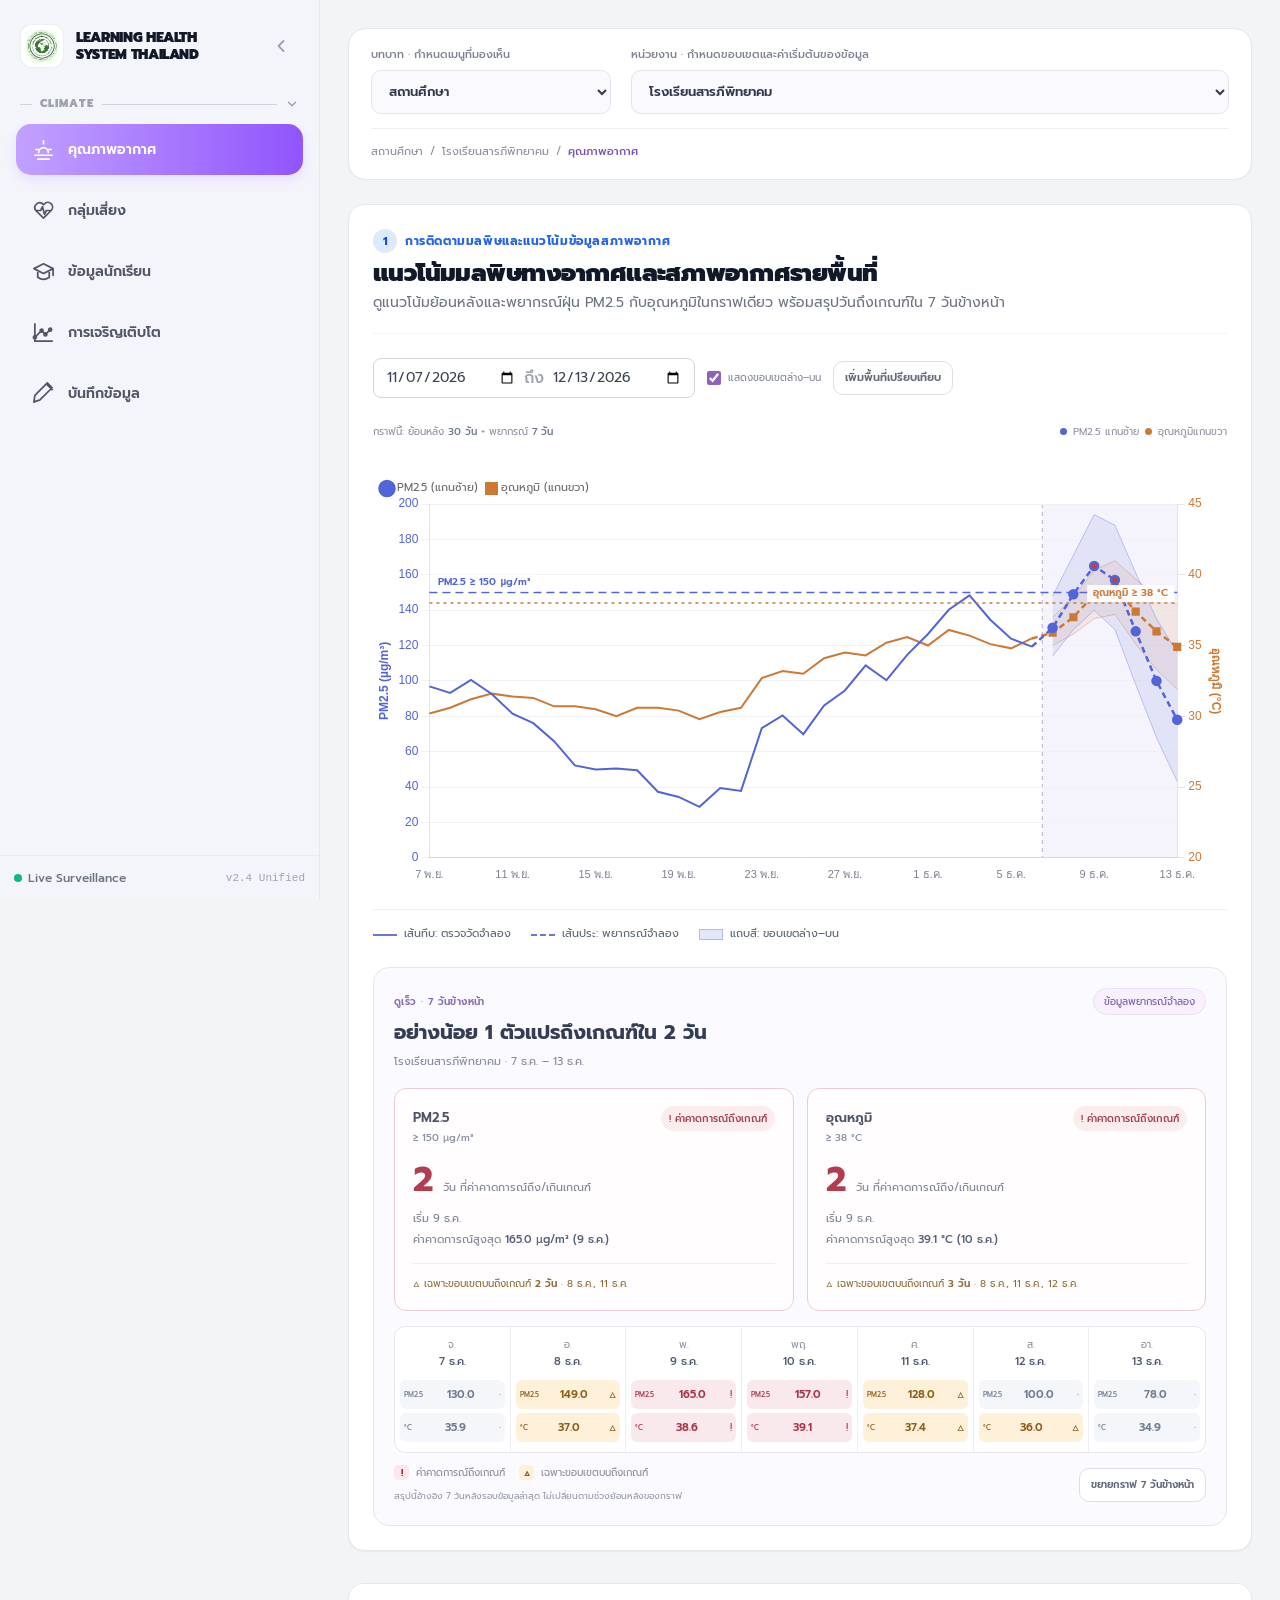
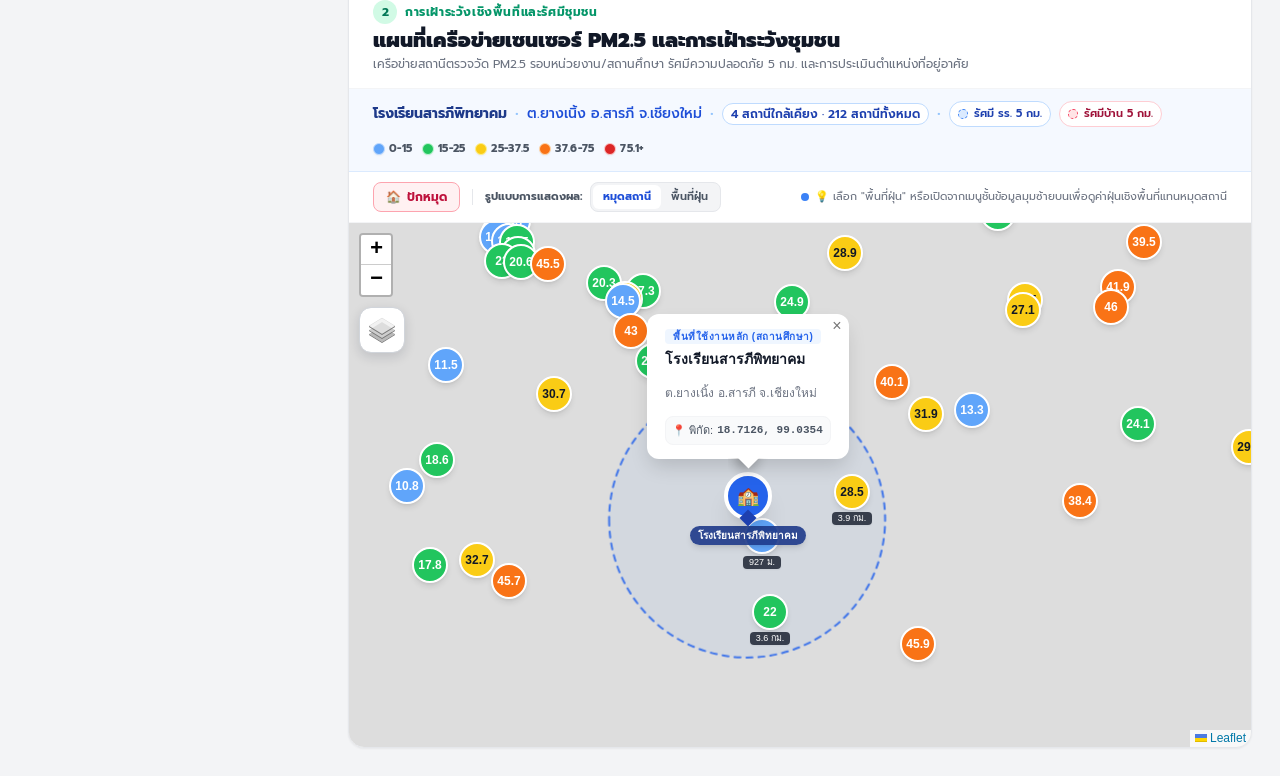
==== commit bdaa21d2: "feat(map): sync real station coordinates, render all 212 stations, and add 200 Cho Lae patients" ====
--- a/index.html
+++ b/index.html
@@ -2807,168 +2807,370 @@
         // ================= 1. USER SITES & ROLES (Matching dashboard_th_map.html) =================
         const userSites = [
             {
-                id: 'usr_saraphi',
-                name: 'โรงเรียนสารภีพิทยาคม',
-                desc: 'ต.ยางเนิ้ง อ.สารภี จ.เชียงใหม่',
-                type: 'School',
+                id: "usr_saraphi",
+                name: "โรงเรียนสารภีพิทยาคม",
+                desc: "ต.ยางเนิ้ง อ.สารภี จ.เชียงใหม่",
+                type: "School",
                 lat: 18.7126,
                 lng: 99.0354,
-                basePM: 25.0,
-                baseTemp: 31.0,
-                tambonName: 'ต.ยางเนิ้ง',
-                amphoeName: 'อ.สารภี',
-                provinceName: 'จ.เชียงใหม่',
+                basePM: 25,
+                baseTemp: 31,
+                tambonName: "ต.ยางเนิ้ง",
+                amphoeName: "อ.สารภี",
+                provinceName: "จ.เชียงใหม่",
                 stations: [
-                    { name: 'DustBoy หน้า รร.สารภีพิทยาคม', type: 'DustBoy Sensor', dist: '50 ม.', pm25: 12.5, temp: 31.0, lat: 18.7129, lng: 99.0355 },
-                    { name: 'สถานีตรวจวัดชุมชนสารภี', type: 'Local Station', dist: '650 ม.', pm25: 22.0, temp: 33.5, lat: 18.7155, lng: 99.0320 },
-                    { name: 'เซนเซอร์ชุมชนวัดปากกอง', type: 'Community Sensor', dist: '1.2 กม.', pm25: 28.5, temp: 35.0, lat: 18.7060, lng: 99.0410 },
-                    { name: 'สถานีอนามัยเฉลิมพระเกียรติ สารภี', type: 'Health Sub-station', dist: '1.8 กม.', pm25: 42.0, temp: 37.8, lat: 18.7200, lng: 99.0450 }
+                    { name: "รร.วัดศรีโพธาราม ต.สารภี อ.สารภี จ.เชียงใหม่", type: "DustBoy (N-186)", dist: "927 ม.", pm25: 12.5, temp: 31, lat: 18.70573113326647, lng: 99.04038711992995 },
+                    { name: "รพ.สารภี ต.สารภี อ.สารภี จ.เชียงใหม่", type: "DustBoy (DustBoy H006)", dist: "3.6 กม.", pm25: 22, temp: 33.5, lat: 18.680982, lng: 99.043118 },
+                    { name: "โรงเรียนวัดท่าต้นกวาว อ.สารภี จ.เชียงใหม่", type: "DustBoy (NC-701)", dist: "3.9 กม.", pm25: 28.5, temp: 35, lat: 18.71998935000932, lng: 99.07129767006937 },
+                    { name: "CR017 (Outdoor)  ต.สันกลาง อ.สันกำแพง จ.เชียงใหม่", type: "DustBoy (DB-BLack_336)", dist: "6.4 กม.", pm25: 42, temp: 37.8, lat: 18.766949, lng: 99.056724 }
                 ]
             },
             {
-                id: 'usr_maetha',
-                name: 'โรงเรียนบ้านศาลาแม่ทา',
-                desc: 'ต.ทาสบเส้า อ.แม่ทา จ.ลำพูน',
-                type: 'School',
+                id: "usr_maetha",
+                name: "โรงเรียนบ้านศาลาแม่ทา",
+                desc: "ต.ทาสบเส้า อ.แม่ทา จ.ลำพูน",
+                type: "School",
                 lat: 18.4552,
                 lng: 99.1354,
                 basePM: 16.5,
                 baseTemp: 30.5,
-                tambonName: 'ต.ทาสบเส้า',
-                amphoeName: 'อ.แม่ทา',
-                provinceName: 'จ.ลำพูน',
+                tambonName: "ต.ทาสบเส้า",
+                amphoeName: "อ.แม่ทา",
+                provinceName: "จ.ลำพูน",
                 stations: [
-                    { name: 'เซนเซอร์อาคารเรียน 1 ศาลาแม่ทา', type: 'School Sensor', dist: '20 ม.', pm25: 14.2, temp: 29.5, lat: 18.4554, lng: 99.1356 },
-                    { name: 'สถานีวัด ม.2 ทาสบเส้า', type: 'Village Sensor', dist: '800 ม.', pm25: 18.5, temp: 31.8, lat: 18.4590, lng: 99.1320 },
-                    { name: 'เทศบาลตำบลทาสบเส้า', type: 'Gov Station', dist: '1.5 กม.', pm25: 24.1, temp: 34.0, lat: 18.4480, lng: 99.1410 }
+                    { name: "อาคาร HPB4 ศูนย์การศึกษามหาวิทยาลัยเชียงใหม่ หริภุญไชย ต.ศรีบัวบาน อ.เมือง จ.ลำพูน", type: "DustBoy (N-032-NB)", dist: "6.3 กม.", pm25: 14.2, temp: 29.5, lat: 18.50866231, lng: 99.11610468 },
+                    { name: "รพ.สต.หนองหล่ม ต.ศรีบัวบาน อ.เมืองลำพูน จ.ลำพูน", type: "DustBoy (TPlus290)", dist: "9.0 กม.", pm25: 18.5, temp: 31.8, lat: 18.48580295, lng: 99.05636298 },
+                    { name: "เทศบาลตำบลศรีบัวบาน ต.ศรีบัวบาน อ.เมืองลำพูน จ.ลำพูน", type: "DustBoy (DB-BLack_231)", dist: "9.1 กม.", pm25: 24.1, temp: 34, lat: 18.519563, lng: 99.082056 }
                 ]
             },
             {
-                id: 'usr_maechaem',
-                name: 'องค์การบริหารส่วนตำบลกองแขก',
-                desc: 'อ.แม่แจ่ม จ.เชียงใหม่',
-                type: 'Gov Office',
-                lat: 18.5200,
-                lng: 98.4200,
-                basePM: 48.0,
+                id: "usr_maechaem",
+                name: "องค์การบริหารส่วนตำบลกองแขก",
+                desc: "อ.แม่แจ่ม จ.เชียงใหม่",
+                type: "Gov Office",
+                lat: 18.52,
+                lng: 98.42,
+                basePM: 48,
                 baseTemp: 28.5,
-                tambonName: 'ต.กองแขก',
-                amphoeName: 'อ.แม่แจ่ม',
-                provinceName: 'จ.เชียงใหม่',
+                tambonName: "ต.กองแขก",
+                amphoeName: "อ.แม่แจ่ม",
+                provinceName: "จ.เชียงใหม่",
                 stations: [
-                    { name: 'สถานีเสาโทรมาตร อบต.กองแขก', type: 'Gov Station', dist: '25 ม.', pm25: 82.0, temp: 38.5, lat: 18.5203, lng: 98.4202 },
-                    { name: 'เซนเซอร์ รพ.สต.กองแขก', type: 'Health Post Sensor', dist: '850 ม.', pm25: 70.5, temp: 36.0, lat: 18.5250, lng: 98.4240 },
-                    { name: 'สถานีตรวจแปลงเกษตรบ้านโม่งหลวง', type: 'Agri Sensor', dist: '2.2 กม.', pm25: 105.0, temp: 43.5, lat: 18.5100, lng: 98.4110 },
-                    { name: 'จุดตรวจดอยอินทนนท์ฝั่งตะวันตก', type: 'Mountain Post', dist: '3.6 กม.', pm25: 45.0, temp: 28.5, lat: 18.5350, lng: 98.4350 },
-                    { name: 'จุดเฝ้าระวังไฟป่าผาต้อ ต.กองแขก', type: 'Forest Checkpoint', dist: '4.1 กม.', pm25: 92.0, temp: 42.0, lat: 18.5480, lng: 98.4180 },
-                    { name: 'เซนเซอร์ รร.บ้านกองแขก', type: 'School Sensor', dist: '720 ม.', pm25: 68.0, temp: 35.0, lat: 18.5180, lng: 98.4260 }
+                    { name: "สสอ.จอมทอง ต.ดอยแก้ว อ.จอมทอง จ.เชียงใหม่", type: "DustBoy (N-169)", dist: "29.4 กม.", pm25: 82, temp: 38.5, lat: 18.41788057876232, lng: 98.67689516137081 },
+                    { name: "รพ.สต.ตําบลหนองปลาสะวาย อ.บ้านโฮ่ง จ.ลำพูน", type: "DustBoy (NC-193)", dist: "36.5 กม.", pm25: 70.5, temp: 36, lat: 18.33706, lng: 98.70776 },
+                    { name: "โรงพยาบาลแม่วาง ต.บ้านกาด อ.แม่วาง จ.เชียงใหม่", type: "DustBoy (NC-580)", dist: "38.8 กม.", pm25: 105, temp: 43.5, lat: 18.61577, lng: 98.77391 },
+                    { name: "รพ.สต.ละอูบ ต.ห้วยห้อม อ.แม่ลาน้อย จ.แม่ฮ่องสอน", type: "DustBoy (GQ-004)", dist: "43.2 กม.", pm25: 45, temp: 28.5, lat: 18.343801, lng: 98.054805 },
+                    { name: "รพ.สันป่าตอง(2) ต.ยุหว่า อ.สันป่าตอง จ.เชียงใหม่", type: "DustBoy (NH-011)", dist: "49.8 กม.", pm25: 92, temp: 42, lat: 18.5958576234368, lng: 98.8853748473382 },
+                    { name: "เทศบาลตำบลยุหว่า หมู่ 9 อ.สันป่าตอง จ.เชียงใหม่", type: "DustBoy (NC-694)", dist: "50.2 กม.", pm25: 68, temp: 35, lat: 18.607785164732917, lng: 98.88682992860807 }
                 ]
             },
             {
-                id: 'usr_maechan',
-                name: 'โรงพยาบาลส่งเสริมสุขภาพตำบลสันทราย',
-                desc: 'อ.แม่จัน จ.เชียงราย',
-                type: 'Hospital',
+                id: "usr_maechan",
+                name: "โรงพยาบาลส่งเสริมสุขภาพตำบลสันทราย",
+                desc: "อ.แม่จัน จ.เชียงราย",
+                type: "Hospital",
                 lat: 20.1511,
-                lng: 99.8520,
+                lng: 99.852,
                 basePM: 36.5,
                 baseTemp: 31.4,
-                tambonName: 'ต.สันทราย',
-                amphoeName: 'อ.แม่จัน',
-                provinceName: 'จ.เชียงราย',
+                tambonName: "ต.สันทราย",
+                amphoeName: "อ.แม่จัน",
+                provinceName: "จ.เชียงราย",
                 stations: [
-                    { name: 'รพ.สต.สันทราย (Indoor/Outdoor)', type: 'Health Post Sensor', dist: '10 ม.', pm25: 36.5, temp: 34.0, lat: 20.1513, lng: 99.8522 },
-                    { name: 'สถานีตรวจวัด ตลาดสดสันทราย', type: 'Market Sensor', dist: '450 ม.', pm25: 45.0, temp: 38.5, lat: 20.1530, lng: 99.8550 },
-                    { name: 'จุดเฝ้าระวังไฟป่าแม่จันตะวันออก', type: 'Forestry Point', dist: '2.1 กม.', pm25: 72.8, temp: 43.0, lat: 20.1600, lng: 99.8420 },
-                    { name: 'รพ.แม่จัน (Main Station)', type: 'District Hospital', dist: '3.4 กม.', pm25: 80.5, temp: 45.2, lat: 20.1420, lng: 99.8650 }
+                    { name: "โรงพยาบาลแม่จัน อ.แม่จัน จ.เชียงราย", type: "DustBoy (NC-220)", dist: "2.1 กม.", pm25: 36.5, temp: 34, lat: 20.13575, lng: 99.86316 },
+                    { name: "รพ.สต.ห้วยไคร้  อ.แม่สาย จ.เชียงราย", type: "DustBoy (NC-238)", dist: "14.1 กม.", pm25: 45, temp: 38.5, lat: 20.277176378151438, lng: 99.8645098209929 },
+                    { name: "รพ.สต.บ้านด้าย ต.บ้านด้าย อ.แม่สาย จ.เชียงราย", type: "DustBoy (NC-232)", dist: "18.6 กม.", pm25: 72.8, temp: 43, lat: 20.29396414631162, lng: 99.94437159204688 },
+                    { name: "รพ.สต.บ้านโป่งพระบาท  อ.เมือง   จ.เชียงราย", type: "DustBoy (NC-224)", dist: "19.3 กม.", pm25: 80.5, temp: 45.2, lat: 19.97833, lng: 99.83619 }
                 ]
             },
             {
-                id: 'usr_omkoi',
-                name: 'โรงพยาบาลส่งเสริมสุขภาพตำบลบ้านยางเปียง',
-                desc: 'อ.อมก๋อย จ.เชียงใหม่',
-                type: 'Hospital',
-                lat: 17.7850,
-                lng: 98.3580,
-                basePM: 42.0,
+                id: "usr_omkoi",
+                name: "โรงพยาบาลส่งเสริมสุขภาพตำบลบ้านยางเปียง",
+                desc: "อ.อมก๋อย จ.เชียงใหม่",
+                type: "Hospital",
+                lat: 17.785,
+                lng: 98.358,
+                basePM: 42,
                 baseTemp: 29.2,
-                tambonName: 'ต.ยางเปียง',
-                amphoeName: 'อ.อมก๋อย',
-                provinceName: 'จ.เชียงใหม่',
+                tambonName: "ต.ยางเปียง",
+                amphoeName: "อ.อมก๋อย",
+                provinceName: "จ.เชียงใหม่",
                 stations: [
-                    { name: 'รพ.สต.บ้านยางเปียง Sensor', type: 'Health Post Sensor', dist: '15 ม.', pm25: 65.0, temp: 36.8, lat: 17.7852, lng: 98.3582 },
-                    { name: 'เซนเซอร์ชุมชนกะเหรี่ยงยางเปียง', type: 'Community Sensor', dist: '700 ม.', pm25: 78.5, temp: 39.5, lat: 17.7820, lng: 98.3620 },
-                    { name: 'จุดตรวจคุณภาพอากาศป่าสงวนอมก๋อย', type: 'Forest Checkpoint', dist: '2.8 กม.', pm25: 90.0, temp: 42.5, lat: 17.7950, lng: 98.3490 }
+                    { name: "โรงพยาบาลอมก๋อย ต.อมก๋อย อ.อมก๋อย จ.เชียงใหม่", type: "DustBoy (N-017-NB)", dist: "1.9 กม.", pm25: 65, temp: 36.8, lat: 17.802110204220725, lng: 98.36122052884491 },
+                    { name: "สสอ.ดอยเต่า ต.ดอยเต่า อ.ดอยเต่า จ.เชียงใหม่", type: "DustBoy (TPlus378)", dist: "39.4 กม.", pm25: 78.5, temp: 39.5, lat: 17.954082621913535, lng: 98.68502870160678 },
+                    { name: "โรงพยาบาลแม่ตื่น ต.แม่ตื่น อ.อมก๋อย จ.เชียงใหม่", type: "DustBoy (NC-137)", dist: "43.7 กม.", pm25: 90, temp: 42.5, lat: 17.40323192, lng: 98.45616854 }
                 ]
             },
             {
-                id: 'usr_chiangdao',
-                name: 'โรงพยาบาลส่งเสริมสุขภาพตำบลบ้านแม่นะ',
-                desc: 'อ.เชียงดาว จ.เชียงใหม่',
-                type: 'Hospital',
-                lat: 19.3300,
-                lng: 98.9600,
-                basePM: 45.0,
+                id: "usr_chiangdao",
+                name: "โรงพยาบาลส่งเสริมสุขภาพตำบลบ้านแม่นะ",
+                desc: "อ.เชียงดาว จ.เชียงใหม่",
+                type: "Hospital",
+                lat: 19.33,
+                lng: 98.96,
+                basePM: 45,
                 baseTemp: 29.8,
-                tambonName: 'ต.แม่นะ',
-                amphoeName: 'อ.เชียงดาว',
-                provinceName: 'จ.เชียงใหม่',
+                tambonName: "ต.แม่นะ",
+                amphoeName: "อ.เชียงดาว",
+                provinceName: "จ.เชียงใหม่",
                 stations: [
-                    { name: 'จุดตรวจหน้า รพ.สต.บ้านแม่นะ', type: 'Health Post Sensor', dist: '30 ม.', pm25: 70.0, temp: 41.5, lat: 19.3302, lng: 98.9603 },
-                    { name: 'รร.บ้านแม่นะ (ดอยหลวงเชียงดาว view)', type: 'School Sensor', dist: '600 ม.', pm25: 85.5, temp: 44.0, lat: 19.3340, lng: 98.9630 },
-                    { name: 'สถานีตรวจวัดชุมชนปางมะโอ', type: 'Community Sensor', dist: '1.9 กม.', pm25: 110.0, temp: 48.2, lat: 19.3210, lng: 98.9520 },
-                    { name: 'สถานีควบคุมไฟป่าเชียงดาว', type: 'Fire Control Station', dist: '3.1 กม.', pm25: 140.2, temp: 52.4, lat: 19.3450, lng: 98.9720 }
+                    { name: "สสอ.เชียงดาว ต.เชียงดาว อ.เชียงดาว จ. เชียงใหม่", type: "DustBoy (DustBoy H020)", dist: "4.1 กม.", pm25: 70, temp: 41.5, lat: 19.366273, lng: 98.964704 },
+                    { name: "สถานีวิจัยสัตว์ป่าดอยเชียงดาว ต.เชียงดาว อ.เชียงดาว จ.เชียงใหม่", type: "DustBoy (Wplus082)", dist: "5.4 กม.", pm25: 85.5, temp: 44, lat: 19.361211, lng: 98.920519 },
+                    { name: "รพ.เชียงดาว ต.เชียงดาว อ.เชียงดาว จ.เชียงใหม่", type: "DustBoy (NH-022)", dist: "8.3 กม.", pm25: 110, temp: 48.2, lat: 19.4030282, lng: 98.9738984 },
+                    { name: "โรงพยาบาลเชียงดาว ต.เชียงดาว อ.เชียงดาว จ.เชียงใหม่", type: "DustBoy (GQ-051)", dist: "8.3 กม.", pm25: 140.2, temp: 52.4, lat: 19.403928, lng: 98.973821 }
                 ]
             },
             {
-                id: 'usr_cholae',
-                name: 'โรงพยาบาลส่งเสริมสุขภาพตำบลบ้านช่อแล',
-                desc: 'ต.ช่อแล อ.แม่แตง จ.เชียงใหม่',
-                type: 'Hospital',
-                lat: 19.1480,
-                lng: 99.0200,
-                basePM: 25.0,
-                baseTemp: 31.0,
-                tambonName: 'ต.ช่อแล',
-                amphoeName: 'อ.แม่แตง',
-                provinceName: 'จ.เชียงใหม่',
+                id: "usr_cholae",
+                name: "โรงพยาบาลส่งเสริมสุขภาพตำบลบ้านช่อแล",
+                desc: "ต.ช่อแล อ.แม่แตง จ.เชียงใหม่",
+                type: "Hospital",
+                lat: 19.148,
+                lng: 99.02,
+                basePM: 25,
+                baseTemp: 31,
+                tambonName: "ต.ช่อแล",
+                amphoeName: "อ.แม่แตง",
+                provinceName: "จ.เชียงใหม่",
                 stations: [
-                    { name: 'สถานี รพ.สต.บ้านช่อแล', type: 'Health Post Sensor', dist: '20 ม.', pm25: 35.0, temp: 31.0, lat: 19.1483, lng: 99.0202 },
-                    { name: 'สถานีวัดคุณภาพอากาศเขื่อนแม่งัด', type: 'Dam Reservoir Post', dist: '1.4 กม.', pm25: 24.5, temp: 29.5, lat: 19.1560, lng: 99.0300 },
-                    { name: 'เซนเซอร์ชุมชนเทศบาลเมืองเมืองแกน', type: 'Municipal Station', dist: '2.0 กม.', pm25: 45.2, temp: 35.8, lat: 19.1380, lng: 99.0120 }
+                    { name: "ศูนย์พัฒนาเด็กเล็กบ้านเป้า อ.แม่แตง จ. เชียงใหม่", type: "DustBoy (DBP20220018)", dist: "5.3 กม.", pm25: 35, temp: 31, lat: 19.192952, lng: 99.0046843 },
+                    { name: "รพ.แม่แตง ต.สันมหาพน อ.แม่แตง จ.เชียงใหม่", type: "DustBoy (94A35ABF713C)", dist: "6.4 กม.", pm25: 24.5, temp: 29.5, lat: 19.137406, lng: 98.959848 },
+                    { name: "บ้านผาแดง ต.แม่ปั๋ง อ.พร้าว จ.เชียงใหม่", type: "DustBoy (Wplus156)", dist: "16.6 กม.", pm25: 45.2, temp: 35.8, lat: 19.22102, lng: 99.157458 }
                 ]
             },
             {
-                id: 'usr_soppoeng',
-                name: 'โรงพยาบาลส่งเสริมสุขภาพตำบลบ้านปางม่วง',
-                desc: 'ต.สบเปิง อ.แม่แตง จ.เชียงใหม่',
-                type: 'Hospital',
-                lat: 19.0600,
-                lng: 98.7800,
-                basePM: 28.0,
+                id: "usr_soppoeng",
+                name: "โรงพยาบาลส่งเสริมสุขภาพตำบลบ้านปางม่วง",
+                desc: "ต.สบเปิง อ.แม่แตง จ.เชียงใหม่",
+                type: "Hospital",
+                lat: 19.06,
+                lng: 98.78,
+                basePM: 28,
                 baseTemp: 30.2,
-                tambonName: 'ต.สบเปิง',
-                amphoeName: 'อ.แม่แตง',
-                provinceName: 'จ.เชียงใหม่',
+                tambonName: "ต.สบเปิง",
+                amphoeName: "อ.แม่แตง",
+                provinceName: "จ.เชียงใหม่",
                 stations: [
-                    { name: 'เซนเซอร์ รพ.สต.บ้านปางม่วง', type: 'Health Post Sensor', dist: '15 ม.', pm25: 38.0, temp: 29.5, lat: 19.0603, lng: 98.7802 },
-                    { name: 'รร.สบเปิงวิทยา', type: 'School Sensor', dist: '1.1 กม.', pm25: 55.4, temp: 34.0, lat: 19.0680, lng: 98.7750 },
-                    { name: 'อบต.สบเปิง (เส้นทางปาย)', type: 'Highway Post', dist: '2.5 กม.', pm25: 76.0, temp: 37.5, lat: 19.0510, lng: 98.7910 }
+                    { name: "อบต.สบเปิง อ.แม่แตง จ.เชียงใหม่", type: "DustBoy (GQ-025)", dist: "8.3 กม.", pm25: 38, temp: 29.5, lat: 19.096763, lng: 98.848482 },
+                    { name: "รพ.แม่แตง ต.สันมหาพน อ.แม่แตง จ.เชียงใหม่", type: "DustBoy (94A35ABF713C)", dist: "20.8 กม.", pm25: 55.4, temp: 34, lat: 19.137406, lng: 98.959848 },
+                    { name: "ศูนย์พัฒนาเด็กเล็กตำบลสันโป่ง (Outdoor) ต.สันโป่ง อ.แม่ริม จ.เชียงใหม่", type: "DustBoy (NC-740)", dist: "21.0 กม.", pm25: 76, temp: 37.5, lat: 18.969862016007777, lng: 98.95559519999779 }
                 ]
             }
         ];
 
         const regionalStations = [
-            { name: 'รร.อนุบาลมยุรี ต.แม่เหียะ อ.เมือง จ.เชียงใหม่', type: 'School Sensor', pm25: 30.7, lat: 18.75185, lng: 98.96885 },
-            { name: 'จุดบริการตำรวจท่องเที่ยว ต.ศรีภูมิ อ.เมืองเชียงใหม่', type: 'Tourist Station', pm25: 13.9, lat: 18.78813, lng: 98.98597 },
-            { name: 'ศูนย์พัฒนาการจัดสวัสดิการฯ บ้านธรรมปกรณ์ ถ.มูลเมือง', type: 'Elderly Care Post', pm25: 14.5, lat: 18.78212, lng: 98.99256 },
-            { name: 'ห้างหุ้นส่วนจำกัด ต.ดริ๊งค์ ต.สันกลาง อ.สันกำแพง', type: 'Community Station', pm25: 24.9, lat: 18.78194, lng: 99.05067 },
-            { name: 'ไนท์บาร์ซาร์ ต.ช้างม่อย อ.เมือง จ.เชียงใหม่', type: 'Urban Commercial Sensor', pm25: 12.8, lat: 18.78548, lng: 98.99966 },
-            { name: 'รพ.หางดง ต.หางดง อ.หางดง จ.เชียงใหม่', type: 'Hospital Station', pm25: 13.2, lat: 18.68310, lng: 98.91820 },
-            { name: 'มช. แคมปัสแม่เหียะ ต.สุเทพ อ.เมือง จ.เชียงใหม่', type: 'University Sensor', pm25: 11.5, lat: 18.76137, lng: 98.93185 },
-            { name: 'รพ.ส่งเสริมสุขภาพ เขต1 ต.ช้างคลาน อ.เมืองเชียงใหม่', type: 'Health Center', pm25: 10.2, lat: 18.77248, lng: 98.99555 },
-            { name: 'บ้านแสนสราญ ต.หนองควาย อ.หางดง จ.เชียงใหม่', type: 'Residential Sensor', pm25: 10.8, lat: 18.72208, lng: 98.91857 },
-            { name: 'ศพด.บวกครกน้อย ต.หนองป่าครั่ง อ.เมือง จ.เชียงใหม่', type: 'Childcare Center', pm25: 9.6, lat: 18.78645, lng: 99.03385 }
+            { name: "ไนท์บาร์ซาร์ ต.ช้างม่อย อ.เมือง จ. เชียงใหม่", type: "DustBoy (DustBoy CC005)", pm25: 17.3, temp: 34.2, lat: 18.7854765, lng: 98.9996602 },
+            { name: "Bear Hug Cafe‚ ต.ช้างคลาน อ.เมือง จ.เชียงใหม่", type: "DustBoy (DustBoy CC002)", pm25: 31.6, temp: 32.1, lat: 18.7828996, lng: 98.9933469 },
+            { name: "มช. แคมปัสแม่เหียะ ต.สุเทพ อ.เมือง จ.เชียงใหม่", type: "DustBoy (DustBoy H018)", pm25: 11.5, temp: 33.9, lat: 18.761371, lng: 98.931855 },
+            { name: "รพ.ฝาง ต.เวียง อ.ฝาง จ.เชียงใหม่", type: "DustBoy (DustBoy H023)", pm25: 36.4, temp: 29.2, lat: 19.913293, lng: 99.206827 },
+            { name: "โรงพยาบาลร้องกวาง ต.ร้องเข็ม อ.ร้องกวาง จ.แพร่", type: "DustBoy (DustBoy H013)", pm25: 40.5, temp: 32.3, lat: 18.307634262860546, lng: 100.29124223068229 },
+            { name: "รพ.สารภี ต.สารภี อ.สารภี จ.เชียงใหม่", type: "DustBoy (DustBoy H006)", pm25: 46.3, temp: 30.2, lat: 18.680982, lng: 99.043118 },
+            { name: "รพ.สต.บ้านนากลาง ต.ลี้ อ.ลี้ จ.ลำพูน", type: "DustBoy (DustBoy H004)", pm25: 17.8, temp: 29.4, lat: 17.7932, lng: 99.0196 },
+            { name: "สสอ.เชียงดาว ต.เชียงดาว อ.เชียงดาว จ. เชียงใหม่", type: "DustBoy (DustBoy H020)", pm25: 35.5, temp: 29.9, lat: 19.366273, lng: 98.964704 },
+            { name: "รพ.ส่งเสริมสุขภาพ เขต1 ต.ช้างคลาน อ.เมืองเชียงใหม่ จ.เชียงใหม่", type: "DustBoy (DustBoy H025)", pm25: 43, temp: 29.1, lat: 18.772478, lng: 98.995551 },
+            { name: "รพ.ปาย ต.เวียงใต้ อ.ปาย จ.แม่ฮ่องสอน", type: "DustBoy (DustBoy H001)", pm25: 45.4, temp: 30.9, lat: 19.36219202482525, lng: 98.43767628981094 },
+            { name: "สสจ.เชียงราย ต.ท่าสาย อ.เมือง จ.เชียงราย", type: "DustBoy (DustBoy075)", pm25: 37, temp: 34, lat: 19.8487748, lng: 99.8604805 },
+            { name: "รพ.สต.เกาะช้าง ต.เกาะช้าง อ.แม่สาย จ.เชียงราย", type: "DustBoy (DustBoy085)", pm25: 18.7, temp: 34.5, lat: 20.421067, lng: 99.98267 },
+            { name: "รพ.พร้าว ต.เวียง อ.พร้าว จ.เชียงใหม่", type: "DustBoy (DustBoy089)", pm25: 26.2, temp: 33.7, lat: 19.367391, lng: 99.200064 },
+            { name: "รพ.ป่าแดด ต.ป่าแดด อ.ป่าแดด จ. เชียงราย", type: "DustBoy ( Pro199 )", pm25: 33.9, temp: 34.2, lat: 19.508281732459178, lng: 99.99097574602811 },
+            { name: "อาคารอเนกประสงค์ของหมู่บ้านคุรุสภา หมู่ที่ 10 ตำบลสันนาเม็ง อ.สันทราย จ.เชียงใหม่", type: "DustBoy (DB-BLack_210)", pm25: 43.3, temp: 29.5, lat: 18.83383039, lng: 99.0643065 },
+            { name: "เทศบาลตำบลศรีบัวบาน ต.ศรีบัวบาน อ.เมืองลำพูน จ.ลำพูน", type: "DustBoy (DB-BLack_231)", pm25: 43.7, temp: 31.3, lat: 18.519563, lng: 99.082056 },
+            { name: "รพ.เชียงรายประชานุเคราะห์ ต.รอบเวียง อ.เมือง จ.เชียงราย", type: "DustBoy (DB-BLack_238)", pm25: 20.3, temp: 34.4, lat: 19.9009819, lng: 99.8289068 },
+            { name: "ศูนย์พัฒนาการจัดสวัสดิการสังคมผู้สูงอายุจังหวัดลำปาง ต.นิคมพัฒนา อ.เมืองลำปาง จ.ลำปาง", type: "DustBoy (DB-BLack-308)", pm25: 32, temp: 34.9, lat: 18.418525, lng: 99.543508 },
+            { name: "รร.อนุบาลแม่เมาะ (Outdoor) ต.แม่เมาะ อ.แม่เมาะ จ.ลำปาง", type: "DustBoy (DB-BLack-309)", pm25: 34.4, temp: 30.2, lat: 18.2763, lng: 99.64604 },
+            { name: "ศูนย์พัฒนาเด็กเล็ก (Outdoor) อบต.นาสัก ต.นาสัก อ.แม่เมาะ จ.ลำปาง", type: "DustBoy (DB-BLack-310)", pm25: 36.8, temp: 32, lat: 18.31890769287115, lng: 99.85434136190965 },
+            { name: "ศูนย์พัฒนาเด็กเล็ก อบต.สบป้าด ต.สบป้าด อ.แม่เมาะ จ.ลำปาง", type: "DustBoy (DB-BLack-311)", pm25: 39.2, temp: 33.8, lat: 18.26502476177248, lng: 99.76277230128883 },
+            { name: "โรงเรียนแม่เมาะวิทยา ต.แม่เมาะ อ.แม่เมาะ จ.ลำปาง", type: "DustBoy (DB-BLack-312)", pm25: 41.6, temp: 29.1, lat: 18.278701, lng: 99.654477 },
+            { name: "CR001 ต.บ้านแหวน (Outdoor) อ.หางดง จ.เชียงใหม่", type: "DustBoy (DB-BLack_314)", pm25: 45.7, temp: 32.2, lat: 18.691161, lng: 98.9536681 },
+            { name: "CR002 ต.บ้านตลาดใหญ่ (Outdoor) อ.ดอยสะเก็ด จ.เชียงใหม่", type: "DustBoy (DB-BLack_317)", pm25: 15.5, temp: 30.1, lat: 18.81074, lng: 99.1215571 },
+            { name: "โรงเรียนบ้านฮ่อมต้อ (Outdoor) ต.ลี้ อ.ลี้ จ. ลำพูน", type: "DustBoy (DB-Black-321)", pm25: 23, temp: 29.3, lat: 17.8029, lng: 98.9618 },
+            { name: "CR005 (Outdoor)  ต.แม่ปูคา อ.สันกำแพง จ.เชียงใหม่", type: "DustBoy (DB-BLack_323)", pm25: 27.1, temp: 32.4, lat: 18.779235, lng: 99.12995 },
+            { name: "CR004 (Outdoor) ต.แม่ปูคา อ.สันกำแพง จ.เชียงใหม่", type: "DustBoy (DB-BLack_324)", pm25: 29.5, temp: 34.2, lat: 18.782373, lng: 99.130623 },
+            { name: "CR008 (Outdoor) ต.สันกำแพง อ.สันกำแพง จ.เชียงใหม่", type: "DustBoy (DB-BLack_325)", pm25: 31.9, temp: 29.5, lat: 18.745304, lng: 99.096687 },
+            { name: "CR018 (Outdoor)  ต.หนองหาร อ.สันทราย จ.เชียงใหม่", type: "DustBoy (DB-BLack_326)", pm25: 34.3, temp: 31.3, lat: 18.9260684648323, lng: 98.9939103245365 },
+            { name: "CR015 (Outdoor) ต.สันกำแพง อ.สันกำแพง จ.เชียงใหม่", type: "DustBoy (DB-BLack_329)", pm25: 40.1, temp: 29.2, lat: 18.755857, lng: 99.084925 },
+            { name: "CR006 (Outdoor)ต.บวกค้าง อ.สันกำแพง จ.เชียงใหม่", type: "DustBoy (DB-BLack_332)", pm25: 45.9, temp: 33.6, lat: 18.670503, lng: 99.094027 },
+            { name: "CR019 (Outdoor)  ต.สันทรายน้อย อ.สันทราย จ.เชียงใหม่", type: "DustBoy (DB-BLack_333)", pm25: 12.3, temp: 35.4, lat: 18.83377111, lng: 99.03058965 },
+            { name: "CR017 (Outdoor)  ต.สันกลาง อ.สันกำแพง จ.เชียงใหม่", type: "DustBoy (DB-BLack_336)", pm25: 18.1, temp: 33.3, lat: 18.766949, lng: 99.056724 },
+            { name: "หน้าห้องกลุ่มงานอาชีวเวชกรรม รพ.ศรีสังวาลย์ อ.เมือง จ.แม่ฮ่องสอน", type: "DustBoy (NC-011)", pm25: 30.3, temp: 33.8, lat: 19.298647, lng: 97.971341 },
+            { name: "บริษัท ฮาร์ท ทู เอิร์ธ จำกัด ต.บ้านแหวน อ.หางดง จ.เชียงใหม่", type: "DustBoy (NC-012)", pm25: 32.7, temp: 29.1, lat: 18.698035246404757, lng: 98.94241849592191 },
+            { name: "ห้างหุ้นส่วนจำกัด ต.ดริ๊งค์ ต.สันกลาง อ.สันกำแพง จ.เชียงใหม่", type: "DustBoy (NC-015)", pm25: 24.9, temp: 33.5, lat: 18.781936056940363, lng: 99.05067278650584 },
+            { name: "โรงพยาบาลเวียงแหง อ.เวียงแหง จ.เชียงใหม่", type: "DustBoy (NC-016)", pm25: 40.9, temp: 35.3, lat: 19.560701870696757, lng: 98.63519183068554 },
+            { name: "โรงเรียนนาสัก หมู่บ้านนาสัก ต.นาสัก อ.แม่เมาะ จ.ลำปาง", type: "DustBoy (NC-019)", pm25: 10.7, temp: 33.2, lat: 18.34913, lng: 99.85689 },
+            { name: "โรงเรียนบ้านแม่ส้าน หมู่บ้านบ้านแม่ส้าน ต.บ้านดง อ.แม่เมาะ จ.ลำปาง", type: "DustBoy (NC-031)", pm25: 31.8, temp: 29.8, lat: 18.626830590080573, lng: 99.77390286858741 },
+            { name: "จุดบริการตำรวจท่องเทียว ต.ศรีภูมิ อ.เมืองเชียงใหม่ จ.เชียงใหม่", type: "DustBoy (NC-045)", pm25: 20.3, temp: 29, lat: 18.78813359300625, lng: 98.98596912525548 },
+            { name: "ศูนย์ฟื้นฟูสมรรถภาพผู้มีภาวะพึ่งพิงตำบลร้องวัวแดง อ.สันกำแพง จ.เชียงใหม่", type: "DustBoy (NC-068)", pm25: 24.1, temp: 33.4, lat: 18.7421001, lng: 99.169332 },
+            { name: "บริษัท เชอวาล เทคโนโลยี่ จำกัด ต.แช่ช้าง อ.สันกำแพง จ.เชียงใหม่", type: "DustBoy (NC-076)", pm25: 38.4, temp: 31.3, lat: 18.71722014798745, lng: 99.14964624417642 },
+            { name: "บริษัท ไบโอ ครีโนเวชั่น จำกัด ต.สันกลาง อ.สันป่าตอง จ.เชียงใหม่", type: "DustBoy (NC-078)", pm25: 42.5, temp: 34.4, lat: 18.672205344185564, lng: 98.88099005769877 },
+            { name: "โรงพยาบาลแม่ตื่น ต.แม่ตื่น อ.อมก๋อย จ.เชียงใหม่", type: "DustBoy (NC-137)", pm25: 35.5, temp: 33.6, lat: 17.40323192, lng: 98.45616854 },
+            { name: "รพ.สต.แม่ลาว อ.เชียงคำ จ.พะเยา", type: "DustBoy (NC-152)", pm25: 25.7, temp: 34.1, lat: 19.45484, lng: 100.34713 },
+            { name: "รพ.สต.บ้านหนองป่าแพะ ต.ร่มเย็น อ.เชียงคำ จ.พะเยา", type: "DustBoy (NC-154)", pm25: 29.8, temp: 30.7, lat: 19.56215610878421, lng: 100.36477274602342 },
+            { name: "รพ.สต.ท่าวังทอง  อ.มือง จ.พะเยา", type: "DustBoy (NC-156)", pm25: 33.9, temp: 33.8, lat: 19.196881, lng: 99.941231 },
+            { name: "รพ.สต.ดอกคำใต้ ต.ดอกคำใต้ อ.ดอกคำใต้ จ.พะเยา", type: "DustBoy (NC-158)", pm25: 38, temp: 30.4, lat: 19.163597204671166, lng: 99.98369462154012 },
+            { name: "รพ.สต.ดงสุวรรณ อ.ดอกคำใต้ จ.พะเยา", type: "DustBoy (NC-160)", pm25: 42.1, temp: 33.5, lat: 19.24152, lng: 100.04922 },
+            { name: "เทศบาลตำบลสันป่าม่วง  อ.เมืองพะเยา จ.พะเยา", type: "DustBoy (NC-161)", pm25: 44.5, temp: 35.3, lat: 19.177165, lng: 99.834642 },
+            { name: "เทศบาลเมืองพะเยา  อ.เมือง จ.พะเยา", type: "DustBoy (NC-164)", pm25: 14.3, temp: 33.2, lat: 19.1651, lng: 99.903276 },
+            { name: "เทศบาลตำบลงิม อ.ปง จ.พะเยา", type: "DustBoy (NC-165)", pm25: 16.7, temp: 35, lat: 19.26654, lng: 100.36773 },
+            { name: "รพ.สต.บ้านฮวก ต.ภูซาง อ.ภูซาง จ.พะเยา", type: "DustBoy (NC-167)", pm25: 20.8, temp: 31.6, lat: 19.684366, lng: 100.413912 },
+            { name: "รพ.สต.บ้านฝายกวาง  อ.เชียงคำ จ.พะเยา", type: "DustBoy (NC-168)", pm25: 23.2, temp: 33.4, lat: 19.476923, lng: 100.332072 },
+            { name: "โรงพยาบาลภูซาง อ.ภูซาง จ.พะเยา", type: "DustBoy (NC-170)", pm25: 27.3, temp: 30, lat: 19.6101513, lng: 100.3369081 },
+            { name: "โรงพยาบาลส่งเสริมสุขภาพตำบลควร อ.ปง จ.พะเยา", type: "DustBoy (NC-172)", pm25: 31.4, temp: 33.1, lat: 19.1591794779116, lng: 100.32152642318447 },
+            { name: "รพ.สต.บ้านสักลอ อ.จุน จ.พะเยา", type: "DustBoy (NC-174)", pm25: 35.5, temp: 29.7, lat: 19.521310741423473, lng: 100.10119565397656 },
+            { name: "รพ.สต.ทุ่งกล้วย  อ.ภูซาง จ.พะเยา", type: "DustBoy (NC-176)", pm25: 39.6, temp: 32.8, lat: 19.5892366867428, lng: 100.374089721886 },
+            { name: "รพ.สต.บ้านบ่อเบี้ย อ.เชียงม่วน จ.พะเยา", type: "DustBoy (NC-178)", pm25: 43.7, temp: 29.4, lat: 18.84875141739056, lng: 100.16952775397657 },
+            { name: "สำนักงานสาธารณสุขจังหวัดแม่ฮ่องสอน ต.จองคำ อ.เมือง จ.แม่ฮ่องสอน", type: "DustBoy (NC-179)", pm25: 46.1, temp: 31.2, lat: 19.2871508722744, lng: 97.9630168536774 },
+            { name: "ศพด.บ้านกลาง เทศบาลตำบลลี้ อ.ลี้  จ.ลำพูน", type: "DustBoy (NC-181)", pm25: 14.2, temp: 34.3, lat: 17.7663, lng: 98.9972 },
+            { name: "เทศบาลตำบลทากาศ ต.ทากาศ อ.แม่ทา จ.ลำพูน", type: "DustBoy (NC-182)", pm25: 16.6, temp: 29.6, lat: 18.4161025, lng: 99.0033274 },
+            { name: "รพ.สต.ตําบลหนองปลาสะวาย อ.บ้านโฮ่ง จ.ลำพูน", type: "DustBoy (NC-193)", pm25: 36, temp: 31.4, lat: 18.33706, lng: 98.70776 },
+            { name: "รพ.เชียงแสน  อ.เชียงแสน  จ.เชียงราย", type: "DustBoy (NC-204)", pm25: 19.4, temp: 33.2, lat: 20.272101, lng: 100.077606 },
+            { name: "รพ.สต.สถาน อ.เชียงของ จ.เชียงราย", type: "DustBoy (NC-205)", pm25: 21.8, temp: 35, lat: 20.21665, lng: 100.37964 },
+            { name: "ห้องประชุม รพ.สต. ห้วยซ้อ อ.เชียงของ จ.เชียงราย", type: "DustBoy (NC-207)", pm25: 25.9, temp: 31.6, lat: 20.04643, lng: 100.29502 },
+            { name: "องค์การบริหารส่วนตำบลทานตะวัน อ.พาน จ.เชียงราย", type: "DustBoy (NC-208)", pm25: 28.3, temp: 33.4, lat: 19.487, lng: 99.794 },
+            { name: "รพ.เวียงเชียงรุ้ง อ.เวียงเชียงรุ้ง จ.เชียงราย", type: "DustBoy (NC-212)", pm25: 35.8, temp: 32.6, lat: 20.01148, lng: 100.05973 },
+            { name: "ศูนย์บริการสาธารณสุขที่ 2 เทศบาลตำบลท่าข้าวเปลือก อ.แม่จัน  จ.เชียงราย", type: "DustBoy (NC-214)", pm25: 39.9, temp: 29.2, lat: 20.1818179, lng: 100.0616439 },
+            { name: "องค์การบริหารส่วนตำบลเกาะช้าง  อ.แม่สาย จ.เชียงราย", type: "DustBoy (NC-216)", pm25: 44, temp: 32.3, lat: 20.41623066327428, lng: 99.9905355306823 },
+            { name: "โรงพยาบาลแม่จัน อ.แม่จัน จ.เชียงราย", type: "DustBoy (NC-220)", pm25: 15.5, temp: 31.5, lat: 20.13575, lng: 99.86316 },
+            { name: "รพ.ขุนตาล อ.ขุนตาล จ.เชียงราย", type: "DustBoy (NC-221)", pm25: 17.9, temp: 33.3, lat: 19.911817925597, lng: 100.29802263 },
+            { name: "รพ.สต.ทานตะวัน อ.พาน จ.เชียงราย", type: "DustBoy (NC-222)", pm25: 20.3, temp: 35.1, lat: 19.4864809, lng: 99.8209396 },
+            { name: "โรงพยาบาลแม่ลาว อ.แม่ลาว  จ.เชียงราย", type: "DustBoy (NC-223)", pm25: 22.7, temp: 30.4, lat: 19.76583, lng: 99.73855 },
+            { name: "รพ.สต.บ้านโป่งพระบาท  อ.เมือง   จ.เชียงราย", type: "DustBoy (NC-224)", pm25: 25.1, temp: 32.2, lat: 19.97833, lng: 99.83619 },
+            { name: "รพ.สต.บ้านจะคือ อ.เมือง จ.เชียงราย", type: "DustBoy (NC-225)", pm25: 27.5, temp: 34, lat: 20.0318963085876, lng: 99.5357517618664 },
+            { name: "อาคารระเบียงชมฟ้า รพ.แม่ฟ้าหลวง อ.แม่ฟ้าหลวง จ.เชียงราย", type: "DustBoy (NC-226)", pm25: 29.9, temp: 29.3, lat: 20.25078269970505, lng: 99.65105508465886 },
+            { name: "เทศบาลนครเชียงราย อ.เมือง จ.เชียงราย", type: "DustBoy (NC-227)", pm25: 32.3, temp: 31.1, lat: 19.9097578, lng: 99.8265627 },
+            { name: "รพ.สต.บ้านป่าบง อ.พาน จ.เชียงราย", type: "DustBoy (NC-230)", pm25: 38.1, temp: 29, lat: 19.666392609117576, lng: 99.7787649544552 },
+            { name: "โรงพยาบาลสมเด็จพระญาณสังวร  อ.เวียงชัย จ.เชียงราย", type: "DustBoy (NC-231)", pm25: 40.5, temp: 30.8, lat: 19.86236, lng: 99.90589 },
+            { name: "รพ.สต.บ้านด้าย ต.บ้านด้าย อ.แม่สาย จ.เชียงราย", type: "DustBoy (NC-232)", pm25: 42.9, temp: 32.6, lat: 20.29396414631162, lng: 99.94437159204688 },
+            { name: "เทศบาลตำบลเวียงพางคำ อ.แม่สาย จ.เชียงราย", type: "DustBoy (NC-235)", pm25: 12.7, temp: 30.5, lat: 20.403658078920937, lng: 99.88555686872006 },
+            { name: "รพ.สต.ห้วยไคร้  อ.แม่สาย จ.เชียงราย", type: "DustBoy (NC-238)", pm25: 18.5, temp: 34.9, lat: 20.277176378151438, lng: 99.8645098209929 },
+            { name: "ศูนย์พัฒนาเด็กเล็กเทศบาลตำบลแม่สายมิตรภาพ ต.แม่สาย อ.แม่สาย จ.เชียงราย", type: "DustBoy (NC-240)", pm25: 22.6, temp: 31.5, lat: 20.440056274420744, lng: 99.90958683619175 },
+            { name: "โรงพยาบาลดอยหลวง อ.ดอยหลวง. จ.เชียงราย", type: "DustBoy (NC-241)", pm25: 25, temp: 33.3, lat: 20.11713, lng: 100.10946 },
+            { name: "รพ.สต.บ้านทุ่งงิ้ว   อ.เชียงของ  จ.เชียงราย", type: "DustBoy (NC-242)", pm25: 27.4, temp: 35.1, lat: 20.209542, lng: 100.403526 },
+            { name: "สสอ.สบเมย  จ.แม่ฮ่องสอน", type: "DustBoy (NC-427)", pm25: 18.6, temp: 29.1, lat: 17.9642, lng: 97.93048 },
+            { name: "โรงพยาบาลแม่วาง ต.บ้านกาด อ.แม่วาง จ.เชียงใหม่", type: "DustBoy (NC-580)", pm25: 27.4, temp: 33.5, lat: 18.61577, lng: 98.77391 },
+            { name: "สสอ.ดอกคำใต้ ต.ดอนศรีชุม อ.ดอกคำใต้ จ.พะเยา", type: "DustBoy (NC-586)", pm25: 38.3, temp: 35.3, lat: 19.161529224242063, lng: 99.99322760129976 },
+            { name: "ศูนย์บริการสาธารณสุขบ้านกล้วยแพะ ต.กล้วยแพะ อ.เมือง จ.ลำปาง", type: "DustBoy (NC-653)", pm25: 44.9, temp: 31.9, lat: 18.201369, lng: 99.492656 },
+            { name: "ศูนย์บริการสาธารณสุขบ้านฟ่อน   ต.ชมพู อ.มือง จ.ลำปาง", type: "DustBoy (NC-655)", pm25: 13, temp: 35, lat: 18.241416, lng: 99.436368 },
+            { name: "บ้านแสนสราญ ต.หนองควาย อ.หางดง จ.เชียงใหม่", type: "DustBoy (NC-656)", pm25: 10.8, temp: 30.3, lat: 18.722077, lng: 98.918565 },
+            { name: "บริษัท วินเซนต์ ออโตเมชั่น จำกัด อ.หางดง จ.เชียงใหม่", type: "DustBoy (NC-657)", pm25: 17.8, temp: 32.1, lat: 18.69638979630119, lng: 98.92628157115784 },
+            { name: "บ้านปอน ต.ปอน อ.ทุ่งช้าง จ.น่าน", type: "DustBoy (NC-665)", pm25: 32.1, temp: 30, lat: 19.5206378, lng: 100.9249478 },
+            { name: "อาคารสาละวินบ้านแม่สามแลบ ต.แม่สามแลบ อ.สบเมย จ.แม่ฮ่องสอน", type: "DustBoy (NC-666)", pm25: 34.5, temp: 31.8, lat: 17.979531, lng: 97.738781 },
+            { name: "ศูนย์ส่งเสริมพฤฒพลังผู้สูงอายุ มช. ต.ช้างคลาน อ.เมือง จ.เชียงใหม่ (outdoor)", type: "DustBoy (NC-681)", pm25: 24.7, temp: 32.3, lat: 18.762817, lng: 99.002805 },
+            { name: "โรงพยาบาลนาน้อย ต.ศรีษะเกษ อ.นาน้อย จ.น่าน", type: "DustBoy (NC-686)", pm25: 33.9, temp: 32.8, lat: 18.3400774, lng: 100.7131756 },
+            { name: "เทศบาลตำบลทุ่งต้อม หมู่ 11 ตำบลทุ่งต้อม อำเภอสันป่าตอง จังหวัดเชียงใหม่", type: "DustBoy (NC-693)", pm25: 10.5, temp: 29.4, lat: 18.609269642435837, lng: 98.91734148432616 },
+            { name: "เทศบาลตำบลยุหว่า หมู่ 9 อ.สันป่าตอง จ.เชียงใหม่", type: "DustBoy (NC-694)", pm25: 12.9, temp: 31.2, lat: 18.607785164732917, lng: 98.88682992860807 },
+            { name: "เชียงใหม่ศิลาดล ต.ป่าป้อง อ.ดอยสะเก็ด จ.เชียงใหม่", type: "DustBoy (NC-696)", pm25: 17, temp: 34.3, lat: 18.8525353767405, lng: 99.1311767845024 },
+            { name: "บริษัท วุฒิชัยเซรามิคส์ จำกัด (1) ต.น้ำโจ้ อ.แม่ทะ จ.ลำปาง", type: "DustBoy (NC-699)", pm25: 22.8, temp: 32.2, lat: 18.171077580638844, lng: 99.4320884749645 },
+            { name: "บริษัท วุฒิชัยเซรามิคส์ จำกัด (2) ต.น้ำโจ้ อ.แม่ทะ จ.ลำปาง", type: "DustBoy (NC-700)", pm25: 25.2, temp: 34, lat: 18.17064961032981, lng: 99.4320777537437 },
+            { name: "โรงเรียนวัดท่าต้นกวาว อ.สารภี จ.เชียงใหม่", type: "DustBoy (NC-701)", pm25: 27.6, temp: 29.3, lat: 18.71998935000932, lng: 99.07129767006937 },
+            { name: "ศพด.เทศบาลตำบลแม่จั๊วะ (Outdoor) อ.เด่นชัย จ.แพร่", type: "DustBoy (NC-709)", pm25: 41.9, temp: 33.7, lat: 17.97370271093139, lng: 100.05057756545 },
+            { name: "ศพด.บ้านจะเด้อ (Outdoor) ต.แม่ยาว อ.เมือง จ.เชียงราย", type: "DustBoy (NC-718)", pm25: 21.9, temp: 32.9, lat: 19.97389867503446, lng: 99.66491654512247 },
+            { name: "ศพด.ตำบลตับเต่า (Outdoor) อ.เทิง จ.เชียงราย", type: "DustBoy (NC-720)", pm25: 26, temp: 29.5, lat: 19.758771028649516, lng: 100.309046735285 },
+            { name: "ศพด.แม่ลาว (Outdoor) ต.แม่ลาว อ.เชียงคำ จ.พะเยา", type: "DustBoy (NC-725)", pm25: 35.2, temp: 30, lat: 19.441685895848085, lng: 100.35514873106347 },
+            { name: "ศูนย์พัฒนาเด็กเล็กตำบลสันโป่ง (Outdoor) ต.สันโป่ง อ.แม่ริม จ.เชียงใหม่", type: "DustBoy (NC-740)", pm25: 25.4, temp: 30.5, lat: 18.969862016007777, lng: 98.95559519999779 },
+            { name: "ศูนย์พัฒนาเด็กเล็กเทศบาลตำบลวังชิ้น (Outdoor) อ.วังชิ้น จ.แพร่", type: "DustBoy (NC-759)", pm25: 22.4, temp: 29.7, lat: 17.895135144925966, lng: 99.59776895766014 },
+            { name: "ศพด.บ้านห้วยโก๋น (Outdoor) ต.ห้วยโก๋น อ.เฉลิมพระเกียรติ จ.น่าน", type: "DustBoy (NC-765)", pm25: 33.3, temp: 31.5, lat: 19.596372505714726, lng: 101.08408217957081 },
+            { name: "ศพด.บ้านปันง้าว (Outdoor) ต.ห้างฉัตร อ.ห้างฉัตร จ.ลำปาง", type: "DustBoy (NC-767)", pm25: 37.4, temp: 34.6, lat: 18.31464, lng: 99.365573 },
+            { name: "ศพด.เทศบาลเวียงตาล (Outdoor) ต.เวียงตาล อ.ห้างฉัตร จ.ลำปาง", type: "DustBoy (NC-769)", pm25: 41.5, temp: 31.2, lat: 18.312112757952402, lng: 99.35210951112239 },
+            { name: "ศพด.บ้านนาปู่ป้อม (outdoor) ต.นาปู่ป้อม อ.ปางมะผ้า จ.แม่ฮ่องสอน", type: "DustBoy (NC-793)", pm25: 11, temp: 30.4, lat: 19.536908665616675, lng: 98.1111621815502 },
+            { name: "สวนออมสุข ต.เจดีย์หลวง อ. แม่สรวย จ. เชียงราย", type: "DustBoy (NC-797)", pm25: 18.5, temp: 29.6, lat: 19.57223483196006, lng: 99.48711304613974 },
+            { name: "รพ.แม่สรวย ต.แม่พริก อ.แม่สรวย จ.เชียงราย", type: "DustBoy (DBP20190042)", pm25: 13.7, temp: 30.1, lat: 19.642196, lng: 99.525286 },
+            { name: "รพ.เวียงป่าเป้า ต.เวียง อ.เวียงป่าเป้า จ.เชียงราย", type: "DustBoy (DBP20190043)", pm25: 16.1, temp: 31.9, lat: 19.3527379, lng: 99.5099052 },
+            { name: "อาคาร 30 ปี คณะวิทยาศาสตร์ ม.เชียงใหม่ (ตึก SCB1 CMU)", type: "DustBoy (dbp20220001)", pm25: 11.4, temp: 29.8, lat: 18.801686, lng: 98.953549 },
+            { name: "สถาบันวิจัยพหุศาสตร์ มช. ต.สุเทพ อ.เมือง จ.เชียงใหม่", type: "DustBoy (dbp20220006)", pm25: 20.6, temp: 30.3, lat: 18.794816546986155, lng: 98.95757312001507 },
+            { name: "โรงอาหารคณะวิศวกรรมศาสตร์ มช. ต.สุเทพ อ.เมือง จ.เชียงใหม่", type: "DustBoy (dbp20220007)", pm25: 23, temp: 32.1, lat: 18.795325038620216, lng: 98.95094496860655 },
+            { name: "รพ.พาน ต.ม่วงคำ อ.พาน จ.เชียงราย", type: "DustBoy (DBP20220017)", pm25: 40.7, temp: 32.6, lat: 19.521356, lng: 99.744233 },
+            { name: "ศูนย์พัฒนาเด็กเล็กบ้านเป้า อ.แม่แตง จ. เชียงใหม่", type: "DustBoy (DBP20220018)", pm25: 43.1, temp: 34.4, lat: 19.192952, lng: 99.0046843 },
+            { name: "สำนักบริการวิชาการ มหาวิทยาลัยเชียงใหม่", type: "DustBoy (dbp20220019)", pm25: 45.5, temp: 29.7, lat: 18.794037294157402, lng: 98.9668342789135 },
+            { name: "สนามกีฬากลาง 60 ปี ม.เชียงใหม่", type: "DustBoy (dbp20240002)", pm25: 15.3, temp: 34.1, lat: 18.79747626697297, lng: 98.95655201349535 },
+            { name: "โรงพยาบาลภูกามยาว  ต.ห้วยแก้ว อ.ภูกามยาว จ.พะเยา", type: "DustBoy (DBP20240003)", pm25: 17.7, temp: 29.4, lat: 19.290079, lng: 99.984179 },
+            { name: "ศูนย์พัฒนาการจัดสวัสดิการสังคมผู้สูงอายุบ้านธรรมปกรณ์ (เชียงใหม่) เลขที่ 1 ถ.มูลเมือง อ.เมือง จ.เชียงใหม่", type: "DustBoy (dbp20240005)", pm25: 14.5, temp: 32.5, lat: 18.782122, lng: 98.992557 },
+            { name: "รพ.แพร่ ต.ในเวียง อ.เมือง จ.แพร่", type: "DustBoy (18A65ABF713C)", pm25: 21.2, temp: 34.3, lat: 18.1331585, lng: 100.1545941 },
+            { name: "รพ.สอง ต.บ้านหนุน อ.สอง จ.แพร่", type: "DustBoy (353511334FC4)", pm25: 28.7, temp: 33.5, lat: 18.460248, lng: 100.1823043 },
+            { name: "รพ.ลอง ต.ห้วยอ้อ อ.ลอง จ.แพร่", type: "DustBoy (FCA55ABF713C)", pm25: 31.1, temp: 35.3, lat: 18.0896667, lng: 99.8438863 },
+            { name: "รพ.แม่ลาน้อย ต.แม่ลาน้อย อ.แม่ลาน้อย จ.แม่ฮ่องสอน", type: "DustBoy (70A25ABF713C)", pm25: 36.9, temp: 33.2, lat: 18.379953, lng: 97.943007 },
+            { name: "รพ.ปง ต.นาปรัง อ.ปง จ.พะเยา", type: "DustBoy (B8A45ABF713C)", pm25: 44.1, temp: 33.7, lat: 19.172891, lng: 100.2858163 },
+            { name: "รพ.แม่แตง ต.สันมหาพน อ.แม่แตง จ.เชียงใหม่", type: "DustBoy (94A35ABF713C)", pm25: 17.3, temp: 34.2, lat: 19.137406, lng: 98.959848 },
+            { name: "รพ.สต.แม่ลาหลวง ต.แม่ลาหลวง อ.แม่ลาน้อย จ.แม่ฮ่องสอน", type: "DustBoy (BCA15ABF713C)", pm25: 17.7, temp: 29.5, lat: 18.531887, lng: 97.934792 },
+            { name: "รพ.แม่อาย ต.แม่อาย อ.แม่อาย จ.เชียงใหม่", type: "DustBoy (N-098)", pm25: 24.5, temp: 33.9, lat: 20.04, lng: 99.3024 },
+            { name: "ประตูหน้า มช. ต.สุเทพ อ.เมือง จ.เชียงใหม่", type: "DustBoy (N-113)", pm25: 14.7, temp: 34.4, lat: 18.808056, lng: 98.954797 },
+            { name: "คณะมนุษยศาสตร์ มช. (HB5) ต.สุเทพ อ.เมือง จ.เชียงใหม่", type: "DustBoy (N-114)", pm25: 17.1, temp: 29.7, lat: 18.804263, lng: 98.950252 },
+            { name: "อาคาร 40 ปี คณะวิทยาศาสตร์ มช. ต.สุเทพ อ.เมือง จ.เชียงใหม่", type: "DustBoy (N-115)", pm25: 19.5, temp: 31.5, lat: 18.801472, lng: 98.956191 },
+            { name: "รพ.สูงเม่น ต.พระหลวง อ.สูงเม่น จ.แพร่", type: "DustBoy (N-119)", pm25: 27, temp: 30.7, lat: 18.074608070829743, lng: 100.11718445332015 },
+            { name: "คณะสังคมศาสตร์ มช. ต.สุเทพ อ.เมือง จ.เชียงใหม่", type: "DustBoy (N-131)", pm25: 12.1, temp: 33.8, lat: 18.802947, lng: 98.949526 },
+            { name: "จุดเฝ้าระวังฝุ่น PM ต.เหมืองจี้ อ.เมือง บ้านฝั่งหมิ่น จ.ลำพูน", type: "DustBoy (N-138)", pm25: 24.7, temp: 30.4, lat: 18.436577, lng: 98.955827 },
+            { name: "บ้านทุ่งยั้ง ต.ผางาม อ.เวียงชัย จ.เชียงราย", type: "DustBoy (N-149)", pm25: 44.1, temp: 32.2, lat: 19.912501, lng: 100.073169 },
+            { name: "รพ.สต.บ้านดงมะตื๋น ต.ผางาม อ.เวียงชัย จ.เชียงราย", type: "DustBoy (N-151)", pm25: 12.2, temp: 35.3, lat: 19.91158898, lng: 100.0569695 },
+            { name: "องค์การบริหารส่วนจังหวัดแพร่ ต.ในเวียง อ.เมืองแพร่ จ.แพร่", type: "DustBoy (N-010-NB)", pm25: 45.2, temp: 34.5, lat: 18.150909, lng: 100.157705 },
+            { name: "โรงพยาบาลอมก๋อย ต.อมก๋อย อ.อมก๋อย จ.เชียงใหม่", type: "DustBoy (N-017-NB)", pm25: 21.8, temp: 31.1, lat: 17.802110204220725, lng: 98.36122052884491 },
+            { name: "CR014 (Outdoor) ต.ห้วยทราย อ.สันกำแพง จ.เชียงใหม่", type: "DustBoy (N-027-NB)", pm25: 39.5, temp: 31.6, lat: 18.8012997, lng: 99.1714686 },
+            { name: "CR012 (Outdoor) ต.ห้วยทราย อ.สันกำแพง จ.เชียงใหม่ (Outdoor)", type: "DustBoy (N-028-NB)", pm25: 41.9, temp: 33.4, lat: 18.7866714, lng: 99.162726 },
+            { name: "CR013  (Outdoor) ต.ห้วยทราย อ.สันกำแพง จ.เชียงใหม่", type: "DustBoy (N-030-NB)", pm25: 46, temp: 30, lat: 18.7802736, lng: 99.1601957 },
+            { name: "อาคาร HPB4 ศูนย์การศึกษามหาวิทยาลัยเชียงใหม่ หริภุญไชย ต.ศรีบัวบาน อ.เมือง จ.ลำพูน", type: "DustBoy (N-032-NB)", pm25: 14.1, temp: 33.1, lat: 18.50866231, lng: 99.11610468 },
+            { name: "สระว่ายน้ำ สนามกีฬา 700 ปี ต.ดอนแก้ว อ.แม่ริม จ.เชียงใหม่", type: "DustBoy (N-069-NB)", pm25: 41.7, temp: 29.7, lat: 18.841364, lng: 98.963876 },
+            { name: "อบต.ศรีถ้อย ต.ศรีถ้อย อ.แม่สรวย จ.เชียงราย (กอ.รมน. เชียงราย)", type: "DustBoy (N-091-NB)", pm25: 43.8, temp: 32.8, lat: 19.614124, lng: 99.478223 },
+            { name: "บ้านกาญจน์กนก 2 เฟส 3   ต.สันปูเลย อ.ดอยสะเก็ด จ.เชียงใหม่", type: "DustBoy (N-103-NB)", pm25: 28.9, temp: 29.4, lat: 18.7976227, lng: 99.0688055 },
+            { name: "ศูนย์บริการสาธารณสุขบ้านกาด ต.ปงแสน อ.เมือง จ.ลำปาง", type: "DustBoy (N-144-NB)", pm25: 27.3, temp: 31.2, lat: 18.27235386296293, lng: 99.409150681999 },
+            { name: "ทต.ไหล่หิน ต.ไหล่หิน อ.เกาะคา จ.ลำปาง", type: "DustBoy (N-146-NB)", pm25: 31.4, temp: 34.3, lat: 18.21688215, lng: 99.34114796 },
+            { name: "รพ.สันป่าตอง(2) ต.ยุหว่า อ.สันป่าตอง จ.เชียงใหม่", type: "DustBoy (NH-011)", pm25: 17.6, temp: 34.8, lat: 18.5958576234368, lng: 98.8853748473382 },
+            { name: "บ้านหัวโท ม. 6 ต.ปิงโค้ง อ.เชียงดาว จ.เชียงใหม่", type: "DustBoy (NH-018)", pm25: 30.2, temp: 31.4, lat: 19.574319, lng: 99.089211 },
+            { name: "รร.บ้านออน ต.ปิงโค้ง อ.เชียงดาว จ.เชียงใหม่", type: "DustBoy (NH-021)", pm25: 36, temp: 29.3, lat: 19.511793, lng: 99.09037 },
+            { name: "รพ.เชียงดาว ต.เชียงดาว อ.เชียงดาว จ.เชียงใหม่", type: "DustBoy (NH-022)", pm25: 38.4, temp: 31.1, lat: 19.4030282, lng: 98.9738984 },
+            { name: "รพ.สต.บ้านเมืองงาย ต.เมืองงาย อ.เชียงดาว จ.เชียงใหม่", type: "DustBoy (NH-025)", pm25: 44.2, temp: 29, lat: 19.4520146, lng: 98.9585034 },
+            { name: "รพ.สต.บ้านปางมะเยา ต.ปิงโค้ง อ.เชียงดาว จ.เชียงใหม่", type: "DustBoy (NH-029)", pm25: 15.7, temp: 34.7, lat: 19.43414, lng: 99.0747413 },
+            { name: "รพ.สต.บ้านทุ่งข้าวพวง ต.ทุ่งข้าวพวง อ.เชียงดาว จ.เชียงใหม่", type: "DustBoy (NH-031)", pm25: 19.8, temp: 31.3, lat: 19.5530432, lng: 98.9559166 },
+            { name: "สถานบริการสาธารณสุขชุมชนบ้านเมืองนะ ต.เมืองนะ อ.เชียงดาว จ.เชียงใหม่", type: "DustBoy (NH-034)", pm25: 25.6, temp: 29.2, lat: 19.7293091, lng: 98.8905793 },
+            { name: "รพ.สต.บ้านปงตำ ต.ปงตำ อ.ไชยปราการ จ.เชียงใหม่", type: "DustBoy (NH-082)", pm25: 35.9, temp: 33.6, lat: 19.74707, lng: 99.143485 },
+            { name: "สำนักงานสาธารณสุขอำเภอแม่ลาน้อย จ.แม่ฮ่องสอน", type: "DustBoy (NH-120)", pm25: 29.2, temp: 31.5, lat: 18.383758, lng: 97.93692 },
+            { name: "รพ.สต.แม่ฮี้ ต.แม่ฮี้ อ.ปาย จ.แม่ฮ่องสอน", type: "DustBoy (NH-121)", pm25: 31.6, temp: 33.3, lat: 19.342379, lng: 98.449871 },
+            { name: "รร.อนุบาลมยุรี ต.แม่เหียะ อ.เมือง จ.เชียงใหม่", type: "DustBoy (NH-160)", pm25: 30.7, temp: 32.5, lat: 18.7518481, lng: 98.968845 },
+            { name: "รร.บ้านน้ำฮู ต.เวียงใต้ อ.ปาย จ.แม่ฮ่องสอน", type: "DustBoy (NH-183)", pm25: 30.4, temp: 30.4, lat: 19.3638118597, lng: 98.4121274816546 },
+            { name: "จุดเฝ้าระวังฝุ่น PM ทต.เหมืองจี้ อ.เมือง จ.ลำพูน", type: "DustBoy (NH-187)", pm25: 37.9, temp: 29.6, lat: 18.468568, lng: 98.967791 },
+            { name: "รพ.บ้านหลวง ต.สวด อ.บ้านหลวง จ.น่าน", type: "DustBoy (NH-192)", pm25: 11.1, temp: 30.1, lat: 18.851955, lng: 100.436006 },
+            { name: "รร.บ้านคุณแม่ ต.หนองควาย อ.หางดง จ.เชียงใหม่", type: "DustBoy (NH-196)", pm25: 18.6, temp: 29.3, lat: 18.7304001, lng: 98.9287885 },
+            { name: "รพ.ปางมะผ้า ต.สบป่อง อ.ปางมะผ้า จ.แม่ฮ่องสอน", type: "DustBoy (NH-198)", pm25: 22.7, temp: 32.4, lat: 19.5245954, lng: 98.2427676 },
+            { name: "เทศบาลตำบลทุ่งหัวช้าง จ.ลำพูน", type: "DustBoy (N-162)", pm25: 30.2, temp: 31.6, lat: 18.0022666, lng: 99.0276129 },
+            { name: "สสอ.จอมทอง ต.ดอยแก้ว อ.จอมทอง จ.เชียงใหม่", type: "DustBoy (N-169)", pm25: 42.8, temp: 34.7, lat: 18.41788057876232, lng: 98.67689516137081 },
+            { name: "รพ.วังชิ้น ต.วังชิ้น อ.วังชิ้น จ.แพร่", type: "DustBoy (N-171)", pm25: 10.9, temp: 31.3, lat: 17.8892929, lng: 99.5984095 },
+            { name: "รพ.สต.บ้านอรุโณทัย อ.เชียงดาว จ.เชียงใหม่", type: "DustBoy (N-173)", pm25: 15, temp: 34.4, lat: 19.745513, lng: 98.9644923 },
+            { name: "ต.เวียงเหนือ อ.ปาย จ.แม่ฮ่องสอน", type: "DustBoy (N-180)", pm25: 27.6, temp: 31, lat: 19.377124287012155, lng: 98.4441810520884 },
+            { name: "รร.วัดศรีโพธาราม ต.สารภี อ.สารภี จ.เชียงใหม่", type: "DustBoy (N-186)", pm25: 38.5, temp: 32.8, lat: 18.70573113326647, lng: 99.04038711992995 },
+            { name: "โรงพยาบาลธัญญารักษ์แม่ฮ่องสอน ต.ปางหมู อ.เมือง จ.แม่ฮ่องสอน", type: "DustBoy (N-193)", pm25: 15.1, temp: 29.4, lat: 19.313395138446182, lng: 97.98737882883529 },
+            { name: "รพ.สต.ห้วยสิงห์ อ.แม่สะเรียง จ.แม่ฮ่องสอน", type: "DustBoy (TPlus059)", pm25: 20, temp: 31.2, lat: 18.062980084502897, lng: 97.91765149380238 },
+            { name: "รพ.ทองแสนขัน ต.บ่อทอง อ.ทองแสนขัน จ.อุตรดิตถ์", type: "DustBoy (TPlus205)", pm25: 16.9, temp: 33, lat: 17.468114, lng: 100.33743 },
+            { name: "รพ.สต.บ้านร่องบัวทอง ต.ทุ่งก่อ อ.เวียงเชียงรุ้ง จ.เชียงราย", type: "DustBoy (TPlus234)", pm25: 30.9, temp: 32.2, lat: 19.926713, lng: 99.99725 },
+            { name: "รพ.สต.บ้านขามสุ่มป่า จ.เชียงใหม่", type: "DustBoy (TPlus253)", pm25: 27.9, temp: 31.4, lat: 19.4115661, lng: 99.1934428 },
+            { name: "สสช.บ้านสบปืน ต.ห้วยโก๋น อ.เฉลิมพระเกียรติ จ.น่าน", type: "DustBoy (TPlus261)", pm25: 42.2, temp: 29.3, lat: 19.571391, lng: 101.01572 },
+            { name: "รพ.เชียงคำ อ.เชียงคำ จ.พะเยา", type: "DustBoy (TPlus266)", pm25: 15.4, temp: 29.8, lat: 19.518383794438453, lng: 100.29619735320777 },
+            { name: "รพ.สต.เหมืองจี้ ต.เหมืองจี้ อ.เมือง จ.ลำพูน", type: "DustBoy (TPlus285)", pm25: 12.4, temp: 29, lat: 18.49372, lng: 98.95817 },
+            { name: "รพ.สต.หนองหล่ม ต.ศรีบัวบาน อ.เมืองลำพูน จ.ลำพูน", type: "DustBoy (TPlus290)", pm25: 21.6, temp: 29.5, lat: 18.48580295, lng: 99.05636298 },
+            { name: "รพ.สต.บ้านม้า ต.ศรีบัวบาน อ.เมือง จ.ลำพูน", type: "DustBoy (TPlus298)", pm25: 35.9, temp: 33.9, lat: 18.546122644400086, lng: 99.06588558465886 },
+            { name: "รพ.ลำพูน ต.ต้นธง อ.เมือง จ.ลำพูน", type: "DustBoy (TPlus300)", pm25: 40, temp: 30.5, lat: 18.5820422, lng: 98.9943625 },
+            { name: "รพ.ลำพูน (สาขาเวียงยอง) ต.เวียงยอง อ.เมือง จ.ลำพูน", type: "DustBoy (TPlus301)", pm25: 42.4, temp: 32.3, lat: 18.580211216400794, lng: 99.02125894521055 },
+            { name: "สสอ.ดอยเต่า ต.ดอยเต่า อ.ดอยเต่า จ.เชียงใหม่", type: "DustBoy (TPlus378)", pm25: 30, temp: 35.4, lat: 17.954082621913535, lng: 98.68502870160678 },
+            { name: "รพ.สต.ละอูบ ต.ห้วยห้อม อ.แม่ลาน้อย จ.แม่ฮ่องสอน", type: "DustBoy (GQ-004)", pm25: 18.9, temp: 30.7, lat: 18.343801, lng: 98.054805 },
+            { name: "รพ.สต.แม่ปาง ต.สันติคีรี อ.แม่ลาน้อย จ.แม่ฮ่องสอน", type: "DustBoy (GQ-012)", pm25: 33.2, temp: 35.1, lat: 18.4628954216507, lng: 97.9477869719266 },
+            { name: "องค์การบริหารส่วนตำบลแสนทอง  อ.ท่าวังผา จ.น่าน", type: "DustBoy (GQ-019)", pm25: 45.8, temp: 31.7, lat: 19.13539, lng: 100.78569 },
+            { name: "องค์การบริหารส่วนตำบลร่องเคาะ อ.วังเหนือ จ.ลำปาง", type: "DustBoy (GQ-020)", pm25: 12.2, temp: 33.5, lat: 18.9820744, lng: 99.528252 },
+            { name: "อบต.สบเปิง อ.แม่แตง จ.เชียงใหม่", type: "DustBoy (GQ-025)", pm25: 21.4, temp: 34, lat: 19.096763, lng: 98.848482 },
+            { name: "องค์การบริหารส่วนตำบลทาเหนือ อ.แม่ออน จ.เชียงใหม่", type: "DustBoy (GQ-026)", pm25: 23.8, temp: 29.3, lat: 18.664556, lng: 99.292083 },
+            { name: "เทศบาลตำบลออนใต้ อ.สันกำแพง จ.เชียงใหม่", type: "DustBoy (GQ-029)", pm25: 29.6, temp: 33.7, lat: 18.734851, lng: 99.20742 },
+            { name: "รพ.สบปราบ ต.สบปราบ อ.สบปราบ จ.ลำปาง", type: "DustBoy (GQ-040)", pm25: 13, temp: 29, lat: 17.879619758624656, lng: 99.34006093260246 },
+            { name: "โรงพยาบาลเชียงดาว ต.เชียงดาว อ.เชียงดาว จ.เชียงใหม่", type: "DustBoy (GQ-051)", pm25: 32.4, temp: 30.8, lat: 19.403928, lng: 98.973821 },
+            { name: "สำนักงานสาธารณสุขจังหวัดพะเยา ต.บ้านต๋อม อ.เมือง จ.พะเยา", type: "DustBoy (GQ-060)", pm25: 12.4, temp: 30, lat: 19.1925497590461, lng: 99.8796059110476 },
+            { name: "รพ.สต.บ้านน้ำฮูผาเสื่อ ต.นาปู่ป้อม อ.ปางมะผ้า จ. แม่ฮ่องสอน", type: "DustBoy (GQ-067)", pm25: 25, temp: 33.1, lat: 19.6105194, lng: 98.1447804 },
+            { name: "สสอ.ปางมะผ้า ต.สบป่อง อ.ปางมะผ้า จ.แม่ฮ่องสอน", type: "DustBoy (GQ-068)", pm25: 27.4, temp: 34.9, lat: 19.51908, lng: 98.25993 },
+            { name: "สำนักงานสาธารณสุขอำเภอปาย ต.เวียงใต้ อ.ปาย จังหวัดแม่ฮ่องสอน", type: "DustBoy (GQ-069)", pm25: 29.8, temp: 30.2, lat: 19.36483, lng: 98.43067 },
+            { name: "รพ.ดอยสะเก็ด ต.เชิงดอย อ.ดอยสะเก็ด จ. เชียงใหม่", type: "DustBoy (GQ-080)", pm25: 13.2, temp: 32, lat: 18.869024, lng: 99.12833 },
+            { name: "โรงพยาบาลสันทราย ต.หนองหาร อ.สันทราย จ.เชียงใหม่", type: "DustBoy (GQ-081)", pm25: 15.6, temp: 33.8, lat: 18.92136, lng: 98.99441 },
+            { name: "สำนักงานเทศบาลตำบลก้อ อ.ลี้ จ.ลำพูน", type: "DustBoy (GQ-089)", pm25: 29.9, temp: 31.7, lat: 17.63939, lng: 98.78532 },
+            { name: "CR009 (Outdoor) ต.สันกำแพง อ.สันกำแพง จ.เชียงใหม่", type: "DustBoy (GQ-100)", pm25: 13.3, temp: 33.5, lat: 18.7467550239948, lng: 99.1126392023383 },
+            { name: "นิคมชุมชนเกษตร ต.บ้านดง อ.แม่เมาะ จ.ลำปาง", type: "DustBoy (Wplus043)", pm25: 31.1, temp: 31.4, lat: 18.422951683606062, lng: 99.73858451914398 },
+            { name: "บ้านห้วยบงใต้ ต.เขื่อนผาก อ.พร้าว จ.เชียงใหม่", type: "DustBoy (Wplus075)", pm25: 14.2, temp: 34.5, lat: 19.306307, lng: 99.174595 },
+            { name: "สถานีวิจัยสัตว์ป่าดอยเชียงดาว ต.เชียงดาว อ.เชียงดาว จ.เชียงใหม่", type: "DustBoy (Wplus082)", pm25: 26.8, temp: 31.1, lat: 19.361211, lng: 98.920519 },
+            { name: "บ้านแม่ปั๋ง ต.แม่ปั๋ง อ.พร้าว จ.เชียงใหม่", type: "DustBoy (Wplus116)", pm25: 13.3, temp: 30.3, lat: 19.216876, lng: 99.183017 },
+            { name: "หน่วยพิทักษ์ป่าสบห้วยผาตั้ง-นาเลา ต.เชียงดาว อ.เชียงดาว จ.เชียงใหม่", type: "DustBoy (Wplus126)", pm25: 31, temp: 30.8, lat: 19.413831, lng: 98.914826 },
+            { name: "บ้านผาแดง ต.แม่ปั๋ง อ.พร้าว จ.เชียงใหม่", type: "DustBoy (Wplus156)", pm25: 10.7, temp: 31.3, lat: 19.22102, lng: 99.157458 },
+            { name: "วัดวังตม หมู่บ้านวังตม ต.จางเหนือ อ.แม่เมาะ จ.ลำปาง", type: "DustBoy (Wplus166)", pm25: 28.4, temp: 31.8, lat: 18.491297, lng: 99.969985 }
         ];
 
         // ================= 2. COMPARISON LOCATIONS DATABASE & HIERARCHY =================
@@ -3485,7 +3687,7 @@
 
             const widthKm = lngSpan * 111.320 * cosLat;
             const heightKm = latSpan * 110.574;
-            const maxDimPx = 380;
+            const maxDimPx = stations.length > 20 ? 1100 : 380;
             const aspect = widthKm / Math.max(heightKm, 0.001);
             const canvasW = aspect >= 1 ? maxDimPx : Math.max(160, Math.round(maxDimPx * aspect));
             const canvasH = aspect >= 1 ? Math.max(160, Math.round(maxDimPx / aspect)) : maxDimPx;
@@ -3497,54 +3699,62 @@
             const imgData = ctx.createImageData(canvasW, canvasH);
             const data = imgData.data;
 
+            const totalPixels = canvasW * canvasH;
+            const weightBuf = new Float32Array(totalPixels);
+            const rBuf = new Float32Array(totalPixels);
+            const gBuf = new Float32Array(totalPixels);
+            const bBuf = new Float32Array(totalPixels);
+            const edgeBuf = new Float32Array(totalPixels);
             const radiusKmSq = radiusKm * radiusKm;
 
-            for (let py = 0; py < canvasH; py++) {
-                // Top of canvas is maxLat, bottom is minLat
-                const lat = maxLat - ((py + 0.5) / canvasH) * latSpan;
-                const rowOffset = py * canvasW * 4;
-
-                for (let px = 0; px < canvasW; px++) {
-                    const lng = minLng + ((px + 0.5) / canvasW) * lngSpan;
-
-                    let totalWeight = 0;
-                    let rAcc = 0, gAcc = 0, bAcc = 0;
-                    let maxCircleCoverage = 0;
-
-                    for (let i = 0; i < preparedStations.length; i++) {
-                        const st = preparedStations[i];
-                        const dyKm = (lat - st.lat) * 110.574;
+            for (let i = 0; i < preparedStations.length; i++) {
+                const st = preparedStations[i];
+                const pyMin = Math.max(0, Math.floor(((maxLat - (st.lat + dLatMargin)) / latSpan) * canvasH));
+                const pyMax = Math.min(canvasH - 1, Math.ceil(((maxLat - (st.lat - dLatMargin)) / latSpan) * canvasH));
+                const pxMin = Math.max(0, Math.floor((((st.lng - dLngMargin) - minLng) / lngSpan) * canvasW));
+                const pxMax = Math.min(canvasW - 1, Math.ceil((((st.lng + dLngMargin) - minLng) / lngSpan) * canvasW));
+
+                for (let py = pyMin; py <= pyMax; py++) {
+                    const lat = maxLat - ((py + 0.5) / canvasH) * latSpan;
+                    const dyKm = (lat - st.lat) * 110.574;
+                    const dyKmSq = dyKm * dyKm;
+                    const rowBase = py * canvasW;
+
+                    for (let px = pxMin; px <= pxMax; px++) {
+                        const lng = minLng + ((px + 0.5) / canvasW) * lngSpan;
                         const dxKm = (lng - st.lng) * 111.320 * cosLat;
-                        const distSq = dxKm * dxKm + dyKm * dyKm;
+                        const distSq = dxKm * dxKm + dyKmSq;
 
                         if (distSq <= radiusKmSq) {
-                            const u2 = distSq / radiusKmSq; // 0 at center, 1 at 5 km edge
+                            const pIdx = rowBase + px;
+                            const u2 = distSq / radiusKmSq;
                             const oneMinusU2 = 1 - u2;
-                            // Smooth radial weight so overlapping 5 km circles blend seamlessly
                             const w = (oneMinusU2 * oneMinusU2) / (0.10 + u2);
-                            totalWeight += w;
-                            rAcc += st.rgb[0] * w;
-                            gAcc += st.rgb[1] * w;
-                            bAcc += st.rgb[2] * w;
-
-                            // Smooth edge feathering near the 5 km boundary (u > 0.85)
+                            weightBuf[pIdx] += w;
+                            rBuf[pIdx] += st.rgb[0] * w;
+                            gBuf[pIdx] += st.rgb[1] * w;
+                            bBuf[pIdx] += st.rgb[2] * w;
+
                             const u = Math.sqrt(u2);
                             const edgeCoverage = u < 0.85 ? 1.0 : Math.max(0, (1.0 - u) / 0.15);
-                            if (edgeCoverage > maxCircleCoverage) {
-                                maxCircleCoverage = edgeCoverage;
+                            if (edgeCoverage > edgeBuf[pIdx]) {
+                                edgeBuf[pIdx] = edgeCoverage;
                             }
                         }
                     }
-
-                    if (totalWeight > 0 && maxCircleCoverage > 0) {
-                        const idx = rowOffset + px * 4;
-                        data[idx] = Math.round(rAcc / totalWeight);
-                        data[idx + 1] = Math.round(gAcc / totalWeight);
-                        data[idx + 2] = Math.round(bAcc / totalWeight);
-                        // Smooth uniform translucency (~0.52) across blended 5 km circles
-                        const smoothEdge = maxCircleCoverage * maxCircleCoverage * (3 - 2 * maxCircleCoverage);
-                        data[idx + 3] = Math.round(135 * smoothEdge);
-                    }
+                }
+            }
+
+            for (let pIdx = 0; pIdx < totalPixels; pIdx++) {
+                const totalWeight = weightBuf[pIdx];
+                const maxCircleCoverage = edgeBuf[pIdx];
+                if (totalWeight > 0 && maxCircleCoverage > 0) {
+                    const idx = pIdx * 4;
+                    data[idx] = Math.round(rBuf[pIdx] / totalWeight);
+                    data[idx + 1] = Math.round(gBuf[pIdx] / totalWeight);
+                    data[idx + 2] = Math.round(bBuf[pIdx] / totalWeight);
+                    const smoothEdge = maxCircleCoverage * maxCircleCoverage * (3 - 2 * maxCircleCoverage);
+                    data[idx + 3] = Math.round(135 * smoothEdge);
                 }
             }
 
@@ -3560,7 +3770,13 @@
             if (!leafletMap || !pm25AreaLayer || !user) return;
             pm25AreaLayer.clearLayers();
 
-            const stations = user.stations || [];
+            const localStations = user.stations || [];
+            const stations = [...localStations];
+            getAllStations().forEach(st => {
+                if (!stations.some(s => s.name === st.name)) {
+                    stations.push(st);
+                }
+            });
             if (stations.length === 0) return;
 
             // 1. Render blended 5 km circles overlay across all stations
@@ -3610,7 +3826,7 @@
                     <div class="p-1 min-w-[225px]">
                         <div class="flex items-center justify-between gap-2 mb-1">
                             <span class="text-[10px] font-bold text-blue-700 bg-blue-50 px-2 py-0.5 rounded-full border border-blue-200">พื้นที่ฝุ่นรัศมี 5 กม.</span>
-                            ${st.dist ? `<span class="text-[10px] font-bold text-gray-500">ห่างจุดหลัก ${st.dist}</span>` : ''}
+                            ${st.dist && st.dist !== 'สถานีเครือข่าย' ? `<span class="text-[10px] font-bold text-gray-500">ห่างจุดหลัก ${st.dist}</span>` : ''}
                         </div>
                         <h4 class="font-extrabold text-gray-900 text-sm leading-snug">${areaShortName}</h4>
                         <p class="text-[11px] text-gray-500 mt-0.5">สถานีตรวจวัด: ${st.name} (ครอบคลุมรัศมี 5 กม.)</p>
@@ -3801,7 +4017,7 @@
             const jurisdictionBadge = document.getElementById('jurisdiction-badge');
 
             if (isGovOffice && user.tambonName) {
-                document.getElementById('active-station-count').textContent = `${user.stations.length} สถานีใน ${user.tambonName}`;
+                document.getElementById('active-station-count').textContent = `${user.stations.length} สถานีใกล้เคียง · ${getAllStations().length} สถานีทั้งหมด`;
                 if (jurisdictionBadge) {
                     jurisdictionBadge.innerHTML = `
                         <span class="w-2.5 h-2.5 rounded-sm border border-indigo-600 bg-indigo-200"></span>
@@ -3810,7 +4026,7 @@
                     jurisdictionBadge.className = 'inline-flex items-center gap-1.5 text-[11px] font-semibold text-indigo-900 bg-indigo-50 px-2.5 py-0.5 rounded-full border border-indigo-200 shadow-2xs';
                 }
             } else {
-                document.getElementById('active-station-count').textContent = `${user.stations.length} สถานีในบริเวณใกล้เคียง`;
+                document.getElementById('active-station-count').textContent = `${user.stations.length} สถานีใกล้เคียง · ${getAllStations().length} สถานีทั้งหมด`;
                 if (jurisdictionBadge) {
                     const labelText = user.type === 'Hospital' ? 'รัศมี รพ./รพ.สต. 5 กม.' : 'รัศมี รร. 5 กม.';
                     jurisdictionBadge.innerHTML = `
@@ -3892,9 +4108,10 @@
                 });
             }
 
-            // Render nearby stations (into stationPinsLayer)
+            // Render nearby site stations first (with local distance badges), then all remaining stations from station_data.json
             const allLocalStations = user.stations || [];
             allLocalStations.forEach(st => renderStationMarker(st));
+            getAllStations().forEach(st => renderStationMarker(st));
 
             // Render PM2.5 Area polygons (into pm25AreaLayer)
             renderPm25AreaLayerForSite(user);
@@ -3922,7 +4139,7 @@
         function renderStationMarker(st) {
             if (stationMarkersMap[st.name]) return stationMarkersMap[st.name];
             const style = getAqiStyles(st.pm25);
-            const distLabel = st.dist ? st.dist : '';
+            const distLabel = (st.dist && st.dist !== 'สถานีเครือข่าย') ? st.dist : '';
 
             const stationIcon = L.divIcon({
                 className: 'aqi-marker',
@@ -5842,6 +6059,81 @@
                 isStudent: true
             }
         ];
+
+        // Generate additional mock patients for รพ.สต.บ้านช่อแล (05866) so total equals 200
+        (function appendCholaeMockPatients() {
+            const targetTotal = 200;
+            const existingCount = allPatientsDb.filter(p => p.hosp === "05866").length;
+            const needed = Math.max(0, targetTotal - existingCount);
+            if (!needed) return;
+
+            const maleFirst = ["สมชาย", "บุญส่ง", "วิชัย", "ประสิทธิ์", "สุรชัย", "มนตรี", "ณรงค์", "ธนกฤต", "อุดม", "ประเสริฐ", "เกรียงไกร", "สินชัย", "ปรีชา", "สถาพร", "อำนาจ", "อานนท์", "วสันต์", "ชาญ", "ก้องภพ", "ยุทธนา"];
+            const femaleFirst = ["มาลี", "สมพร", "นภา", "สายฝน", "ศรีนวล", "คำปัน", "บัวแก้ว", "อำไพ", "เพ็ญศรี", "จันทร์เพ็ญ", "ละออง", "ประภา", "ดวงใจ", "รัตนา", "จินตนา", "ลลิตา", "อรทัย", "วารุณี", "สุภาพร", "นิภา"];
+            const boyFirst = ["ต้นกล้า", "ภูผา", "อชิระ", "ปันปัน", "ภาคิน", "ภีม", "ณัฐ", "ธนวินท์", "กวิน", "กฤติน"];
+            const girlFirst = ["พิมพ์ใจ", "กานดา", "ข้าวหอม", "ปุณณ์", "น้องขวัญ", "มธุรส", "ชุติมา", "อารีย์", "ณิชา", "ลัลน์ลลิต"];
+            const lastNames = ["ช่อแก้ว", "คำแก้ว", "อินถา", "ยอดเงิน", "ปินตา", "คำปัน", "ใจอารี", "แสงเดือน", "พูนสุข", "ร่มเย็น", "สุขสม", "บุญเกื้อ", "งามใจ", "แสงแก้ว", "มีสุข", "ใจงาม", "พงษ์ไพร", "ศรีธาร", "อุ่นเรือน", "มณีวรรณ", "แสนคำ", "วงค์คำ", "ศรีวิชัย", "ไชยมงคล"];
+            const adultProfiles = [
+                { factors: ["asthma", "ar"], label: "Asthma, Allergic Rhinitis" },
+                { factors: ["kidney", "diuretic"], label: "Kidney Disease, Diuretic" },
+                { factors: ["epilepsy", "anticonvulsant"], label: "Epilepsy, Anticonvulsant" },
+                { factors: ["depression", "antidepressant"], label: "Depression, Antidepressant" },
+                { factors: ["obesity", "antihypertensive"], label: "Obesity, Antihypertensive" },
+                { factors: ["migraine"], label: "Migraine" },
+                { factors: ["uri"], label: "Acute Upper Respiratory Infection" },
+                { factors: ["ar", "antihistamine"], label: "Allergic Rhinitis, Antihistamine" },
+                { factors: ["antihypertensive", "diuretic"], label: "Antihypertensive, Diuretic" },
+                { factors: ["antipsychotic", "anticholinergic"], label: "Antipsychotic, Anticholinergic" },
+                { factors: ["benzodiazepine", "depression"], label: "Benzodiazepine, Depression" },
+                { factors: ["opioid"], label: "Opioid Analgesic" },
+                { factors: ["central_acting", "obesity"], label: "Central-acting Agent, Obesity" },
+                { factors: ["asthma", "bpd"], label: "Asthma, BPD (Active/History)" },
+                { factors: [], label: "ตรวจสุขภาพประจำปี (ทั่วไป)" },
+                { factors: [], label: "ติดตามความดันโลหิตปกติ (ทั่วไป)" },
+                { factors: [], label: "ให้คำปรึกษาสุขภาพทั่วไป" },
+                { factors: [], label: "ตรวจเช็คน้ำตาลและไขมันปกติ" }
+            ];
+            const childProfiles = [
+                { age: 1, factors: ["newborn", "child_5"], label: "Newborn (<= 1 yr), Children <= 5 yrs" },
+                { age: 3, factors: ["child_5", "uri"], label: "Children <= 5 yrs, Acute Upper Respiratory Infection" },
+                { age: 4, factors: ["child_5", "asthma"], label: "Children <= 5 yrs, Asthma" },
+                { age: 5, factors: ["child_5", "bpd"], label: "Children <= 5 yrs, BPD (Active/History)" },
+                { age: 4, factors: ["child_5"], label: "Children <= 5 yrs" }
+            ];
+
+            for (let i = 0; i < needed; i++) {
+                const isMale = (i % 2 === 0);
+                const isChild = (i % 9 === 1);
+                let age, prefix, firstName, profile;
+                if (isChild) {
+                    profile = childProfiles[i % childProfiles.length];
+                    age = profile.age;
+                    prefix = isMale ? "ด.ช." : "ด.ญ.";
+                    firstName = isMale ? boyFirst[i % boyFirst.length] : girlFirst[i % girlFirst.length];
+                } else {
+                    profile = adultProfiles[i % adultProfiles.length];
+                    age = 22 + ((i * 7) % 58);
+                    prefix = isMale ? "นาย" : (age < 32 ? "น.ส." : "นาง");
+                    firstName = isMale ? maleFirst[i % maleFirst.length] : femaleFirst[i % femaleFirst.length];
+                }
+                const lastName = lastNames[(i * 3 + (isMale ? 1 : 2)) % lastNames.length];
+                const month = String(1 + (i % 4)).padStart(2, '0');
+                const day = String(1 + ((i * 5) % 28)).padStart(2, '0');
+
+                allPatientsDb.push({
+                    cid: `35014009${String(i + 1).padStart(5, '0')}`,
+                    name: `${prefix} ${firstName} ${lastName}`,
+                    gender_age: `${isMale ? 'M' : 'F'}/${age}`,
+                    hosp: "05866",
+                    hosp_name: "รพ.สต.บ้านช่อแล (แม่แตง)",
+                    tambon: "ต.ช่อแล (Cho Lae, Mae Taeng)",
+                    pm25: 32.5,
+                    temp: 31.0,
+                    conditions: profile.label,
+                    factors: [...profile.factors],
+                    assessment_date: `2026-${month}-${day}`
+                });
+            }
+        })();
 
         // --- 4. Filter Accordion Toggle ---
         function toggleFilters() {
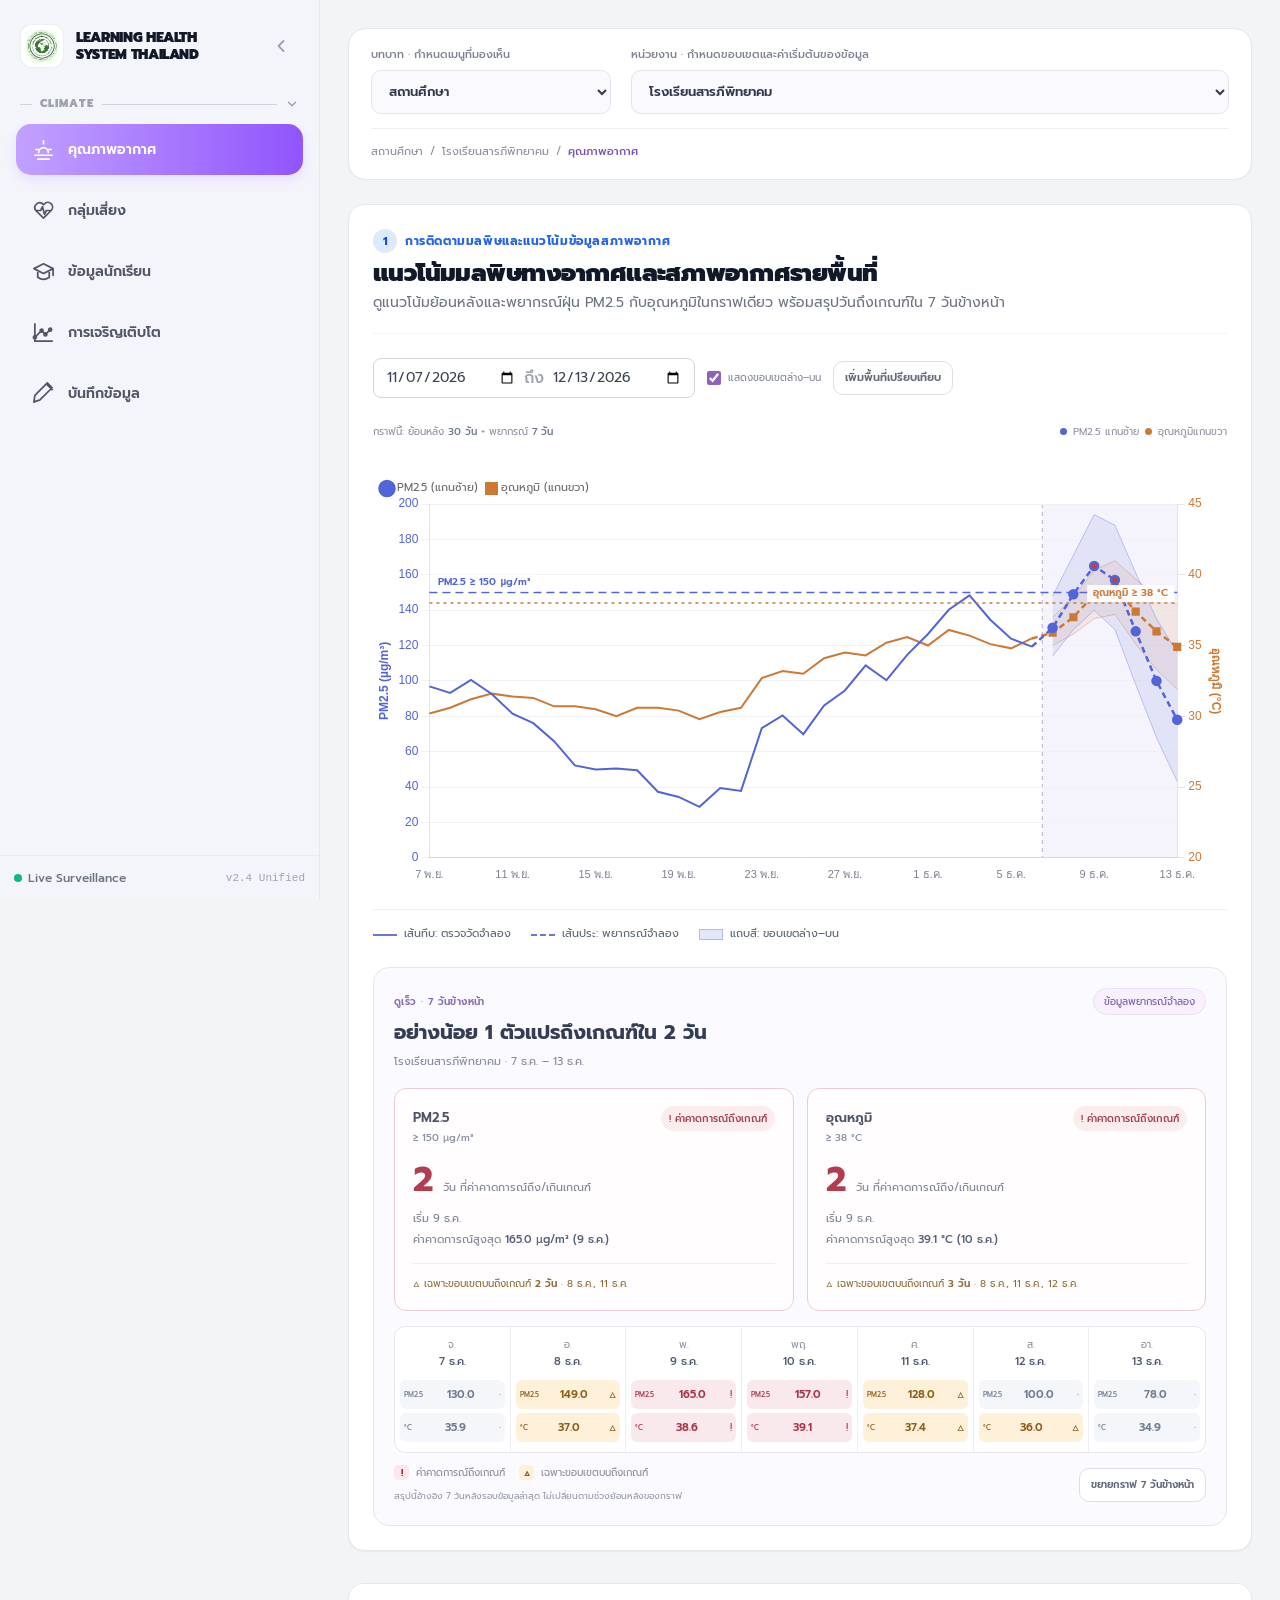
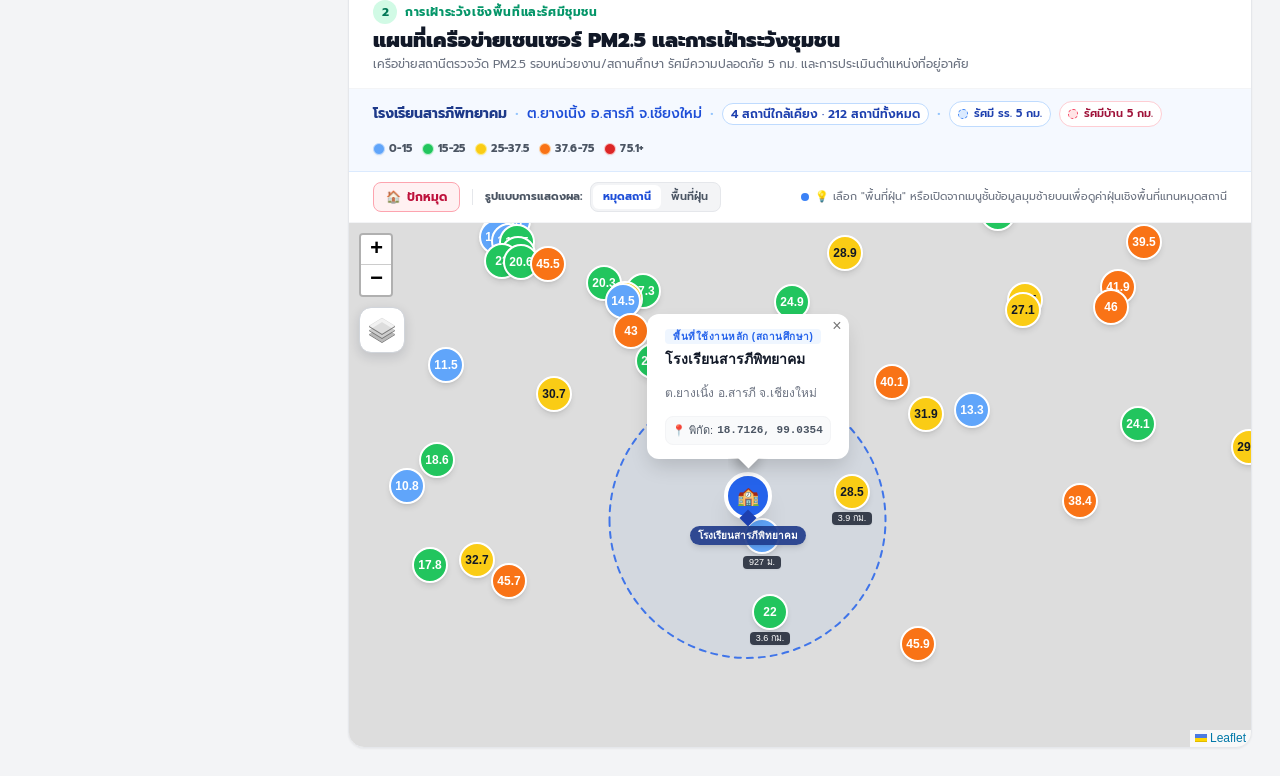
==== commit 853d27b8: "fix(map): sync Leaflet container size on initial load so tiles render immediately" ====
--- a/index.html
+++ b/index.html
@@ -3486,6 +3486,8 @@
         let connectionLines = [];
         let top3HighlightLayers = [];
         let currentPinnedLatLng = null;
+        let pendingSiteFitBounds = null;
+        let lastAppliedSiteFitBounds = null;
 
         function getAqiHexColors(pm25) {
             if (pm25 <= 15) return { stroke: '#0284c7', fill: '#38bdf8', rgb: [56, 189, 248], textBg: '#0284c7', textColor: '#ffffff' };
@@ -3604,6 +3606,28 @@
             leafletMap.on('click', function (e) {
                 if (!isPinModeActive) return;
                 pinStudentHome(e.latlng.lat, e.latlng.lng, false);
+            });
+
+            // Re-sync Leaflet viewport and fit bounds once CSS/Tailwind layout finishes sizing #map-container
+            const mapEl = document.getElementById('map-container');
+            const syncMapLayout = () => {
+                if (!leafletMap || !mapEl) return;
+                if (mapEl.clientWidth > 50 && mapEl.clientHeight > 50) {
+                    leafletMap.invalidateSize({ animate: false });
+                    if (pendingSiteFitBounds) {
+                        const targetBounds = pendingSiteFitBounds;
+                        pendingSiteFitBounds = null;
+                        leafletMap.fitBounds(targetBounds, { padding: [50, 50], maxZoom: 14, animate: false });
+                    }
+                }
+            };
+            if (typeof ResizeObserver !== 'undefined' && mapEl) {
+                const mapResizeObserver = new ResizeObserver(() => syncMapLayout());
+                mapResizeObserver.observe(mapEl);
+            }
+            window.addEventListener('load', () => {
+                syncMapLayout();
+                setTimeout(syncMapLayout, 150);
             });
         }
 
@@ -4124,13 +4148,19 @@
             }
 
             const fitBounds = L.latLngBounds(bounds);
+            lastAppliedSiteFitBounds = fitBounds;
+            leafletMap.invalidateSize({ animate: false });
+            const mapSize = leafletMap.getSize();
+            const hasValidSize = !!(mapSize && mapSize.x > 50 && mapSize.y > 50);
+            pendingSiteFitBounds = hasValidSize ? null : fitBounds;
+
             if (currentPinnedLatLng) {
                 pinStudentHome(currentPinnedLatLng.lat, currentPinnedLatLng.lng, false);
             } else {
-                if (flyAnimate) {
+                if (flyAnimate && hasValidSize) {
                     leafletMap.flyToBounds(fitBounds, { padding: [50, 50], duration: 1.2, maxZoom: 14 });
                 } else {
-                    leafletMap.fitBounds(fitBounds, { padding: [50, 50], maxZoom: 14 });
+                    leafletMap.fitBounds(fitBounds, { padding: [50, 50], maxZoom: 14, animate: false });
                 }
                 setTimeout(() => userMarker.openPopup(), flyAnimate ? 1300 : 200);
             }
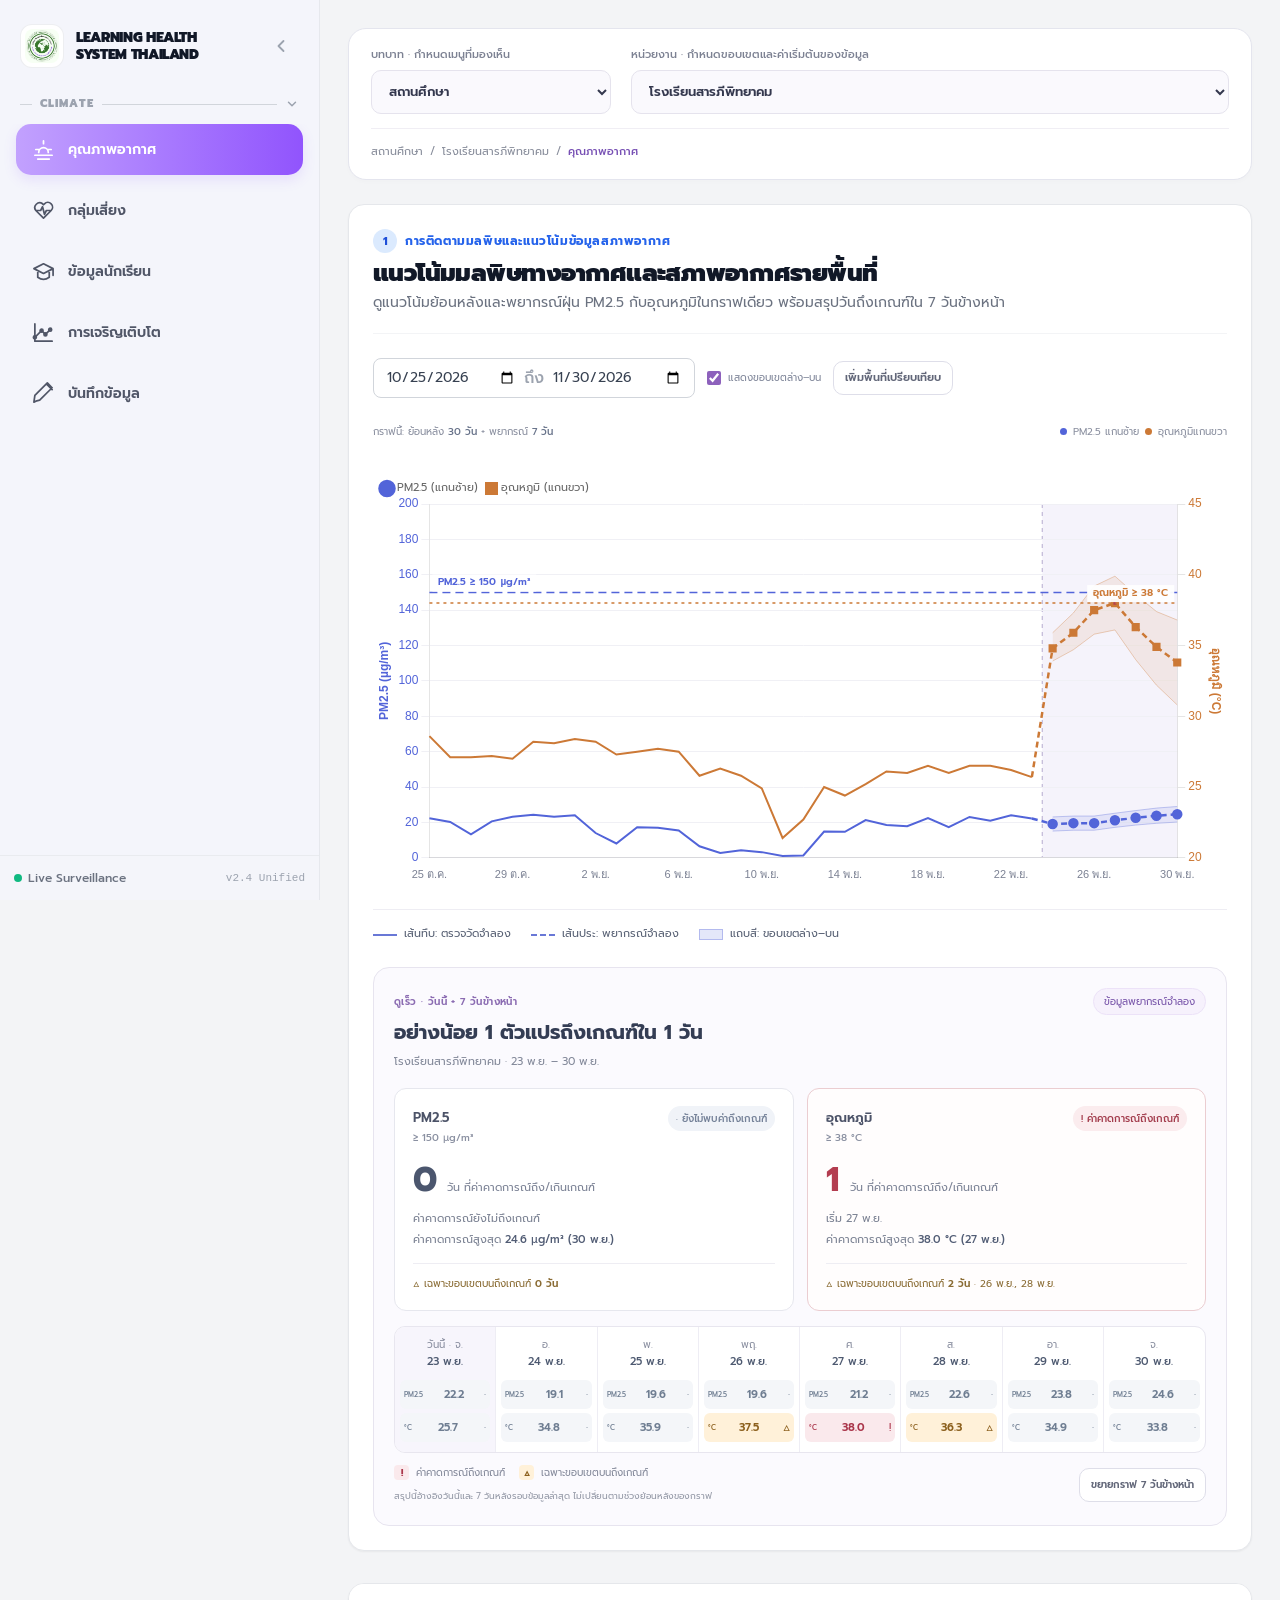
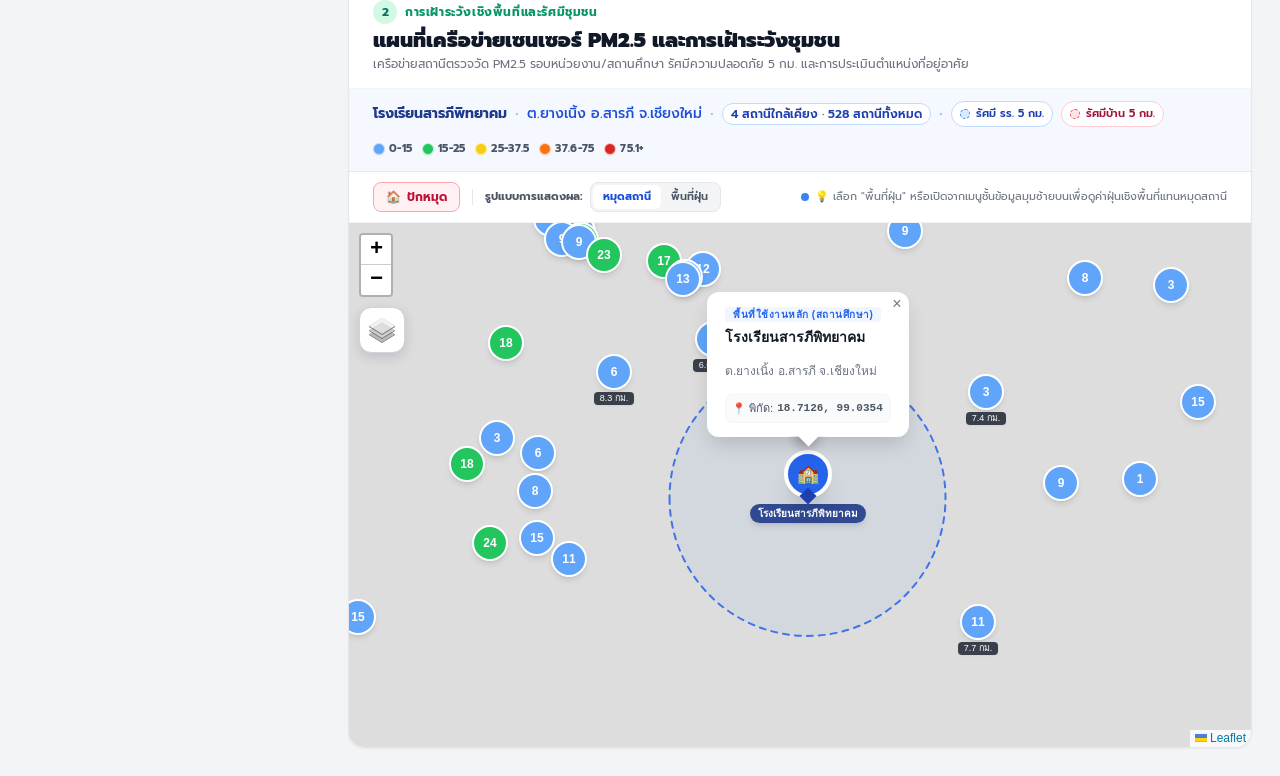
==== commit cbfa5c43: "Integrate live CCDC PM2.5 data, 8-day forecast view, and zoom-aware area labels" ====
--- a/index.html
+++ b/index.html
@@ -276,6 +276,7 @@
     <link rel="stylesheet" href="assets/workspace/care-ops.css?v=village-spread-12">
     <link rel="stylesheet" href="assets/workspace/forecast-decision.css?v=village-spread-12">
     <script src="assets/workspace/policy.js?v=village-spread-12"></script>
+    <script src="data/climate-snapshot.js"></script>
     <script src="assets/workspace/forecast-model.js?v=village-spread-12"></script>
     <script src="assets/workspace/building-samples.js?v=village-spread-12"></script>
     <script src="assets/workspace/care-model.js?v=village-spread-12"></script>
@@ -3173,6 +3174,26 @@
             { name: "วัดวังตม หมู่บ้านวังตม ต.จางเหนือ อ.แม่เมาะ จ.ลำปาง", type: "DustBoy (Wplus166)", pm25: 28.4, temp: 31.8, lat: 18.491297, lng: 99.969985 }
         ];
 
+        // Hydrate station lists and site baselines from real API snapshot in data/climate-snapshot.js
+        (function hydrateStationsFromSnapshot() {
+            const snap = globalThis.LHS_CLIMATE_DATA;
+            if (!snap) return;
+            if (Array.isArray(snap.stations) && snap.stations.length > 0) {
+                regionalStations.splice(0, regionalStations.length, ...snap.stations);
+            }
+            if (snap.siteFeeds) {
+                userSites.forEach(site => {
+                    const feed = snap.siteFeeds[site.id];
+                    if (!feed) return;
+                    if (Number.isFinite(feed.basePM)) site.basePM = feed.basePM;
+                    if (Number.isFinite(feed.baseTemp)) site.baseTemp = feed.baseTemp;
+                    if (Array.isArray(feed.stations) && feed.stations.length > 0) {
+                        site.stations = feed.stations.map(st => ({ ...st }));
+                    }
+                });
+            }
+        })();
+
         // ================= 2. COMPARISON LOCATIONS DATABASE & HIERARCHY =================
         const locationHierarchy = {
             "เชียงใหม่": {
@@ -3236,9 +3257,9 @@
             "tam_nakaeo": { name: "ต.นาแก้ว", color: "#4f46e5", pmOffset: 0, tempOffset: 3.0 }
         };
 
-        // Demo observations and seven-day forecasts use dates relative to the current Bangkok day.
-        // Forecast values and bounds are explicit demo data. See assets/workspace/forecast-model.js.
-        const forecastConfig = LhsForecast.createDemoSource();
+        // Observed history and 7-day PM2.5 forecasts use live API snapshot from data/climate-snapshot.js
+        // (while temperature forecasts and confidence intervals remain mock-up). See assets/workspace/forecast-model.js.
+        let forecastConfig = LhsForecast.forSite('usr_saraphi');
 
         // ================= 3. THAI STANDARD AQI COLORS & STYLES =================
         function getAqiStyles(pm25) {
@@ -3474,6 +3495,8 @@
         let markersLayer = null;
         let stationPinsLayer = null;
         let pm25AreaLayer = null;
+        let pm25AreaLabelsLayer = null;
+        let pm25AreaStations = [];
         let pm25MapDisplayMode = 'pin'; // 'pin' (หมุดสถานี) | 'area' (พื้นที่ฝุ่น)
         const PM25_AREA_CONTROL_LABEL = 'พื้นที่ฝุ่น (แสดงค่าฝุ่นรายพื้นที่)';
         let stationMarkersMap = {};
@@ -3563,6 +3586,7 @@
             markersLayer = L.layerGroup().addTo(leafletMap);
             stationPinsLayer = L.layerGroup().addTo(leafletMap);
             pm25AreaLayer = L.layerGroup();
+            pm25AreaLabelsLayer = L.layerGroup();
 
             const baseMaps = {
                 "ภาพถ่ายดาวเทียม + ถนน (Satellite) (แนะนำ)": esriSatelliteHybrid,
@@ -3589,6 +3613,7 @@
                     if (stationPinsLayer && leafletMap.hasLayer(stationPinsLayer)) {
                         leafletMap.removeLayer(stationPinsLayer);
                     }
+                    updatePm25AreaLabelsVisibility();
                     syncPm25MapDisplayToolbarUI();
                 }
             });
@@ -3599,9 +3624,12 @@
                     if (stationPinsLayer && !leafletMap.hasLayer(stationPinsLayer)) {
                         leafletMap.addLayer(stationPinsLayer);
                     }
+                    updatePm25AreaLabelsVisibility();
                     syncPm25MapDisplayToolbarUI();
                 }
             });
+
+            leafletMap.on('zoomend moveend', updatePm25AreaLabelsVisibility);
 
             leafletMap.on('click', function (e) {
                 if (!isPinModeActive) return;
@@ -3631,6 +3659,49 @@
             });
         }
 
+        const PM25_AREA_LABEL_MIN_ZOOM = 11;
+        const PM25_AREA_LABEL_MAX_VISIBLE = 18;
+
+        function updatePm25AreaLabelsVisibility() {
+            if (!leafletMap || !pm25AreaLabelsLayer) return;
+            const isAreaActive = pm25MapDisplayMode === 'area' && pm25AreaLayer && leafletMap.hasLayer(pm25AreaLayer);
+            if (!isAreaActive) {
+                if (leafletMap.hasLayer(pm25AreaLabelsLayer)) {
+                    leafletMap.removeLayer(pm25AreaLabelsLayer);
+                }
+                return;
+            }
+
+            const zoom = leafletMap.getZoom();
+            if (zoom < PM25_AREA_LABEL_MIN_ZOOM) {
+                if (leafletMap.hasLayer(pm25AreaLabelsLayer)) {
+                    leafletMap.removeLayer(pm25AreaLabelsLayer);
+                }
+                return;
+            }
+
+            const bounds = leafletMap.getBounds();
+            let visibleCount = 0;
+            for (let i = 0; i < pm25AreaStations.length; i++) {
+                const st = pm25AreaStations[i];
+                if (bounds && bounds.contains([st.lat, st.lng])) {
+                    visibleCount++;
+                    if (visibleCount > PM25_AREA_LABEL_MAX_VISIBLE) {
+                        break;
+                    }
+                }
+            }
+
+            const shouldShow = visibleCount > 0 && visibleCount <= PM25_AREA_LABEL_MAX_VISIBLE;
+            if (shouldShow) {
+                if (!leafletMap.hasLayer(pm25AreaLabelsLayer)) {
+                    leafletMap.addLayer(pm25AreaLabelsLayer);
+                }
+            } else if (leafletMap.hasLayer(pm25AreaLabelsLayer)) {
+                leafletMap.removeLayer(pm25AreaLabelsLayer);
+            }
+        }
+
         function setPm25MapDisplayMode(mode) {
             if (!leafletMap) return;
             pm25MapDisplayMode = (mode === 'area') ? 'area' : 'pin';
@@ -3650,6 +3721,7 @@
                     leafletMap.addLayer(stationPinsLayer);
                 }
             }
+            updatePm25AreaLabelsVisibility();
             syncPm25MapDisplayToolbarUI();
         }
 
@@ -3793,6 +3865,8 @@
         function renderPm25AreaLayerForSite(user) {
             if (!leafletMap || !pm25AreaLayer || !user) return;
             pm25AreaLayer.clearLayers();
+            if (pm25AreaLabelsLayer) pm25AreaLabelsLayer.clearLayers();
+            pm25AreaStations = [];
 
             const localStations = user.stations || [];
             const stations = [...localStations];
@@ -3801,7 +3875,11 @@
                     stations.push(st);
                 }
             });
-            if (stations.length === 0) return;
+            if (stations.length === 0) {
+                updatePm25AreaLabelsVisibility();
+                return;
+            }
+            pm25AreaStations = stations;
 
             // 1. Render blended 5 km circles overlay across all stations
             const blendedOverlay = buildBlended5KmCirclesOverlay(stations);
@@ -3892,8 +3970,9 @@
                     iconAnchor: [55, 21]
                 });
 
-                L.marker([st.lat, st.lng], { icon: areaValueIcon, interactive: false }).addTo(pm25AreaLayer);
+                L.marker([st.lat, st.lng], { icon: areaValueIcon, interactive: false }).addTo(pm25AreaLabelsLayer || pm25AreaLayer);
             });
+            updatePm25AreaLabelsVisibility();
         }
 
         // ================= 6. ROLE SWITCHER & SYNCHRONIZATION LOGIC =================
@@ -3957,6 +4036,7 @@
             const user = userSites.find(s => s.id === siteId);
             if (!user) return;
             currentActiveSiteId = siteId;
+            forecastConfig = LhsForecast.forSite(siteId);
 
             // Sync top dropdown
             const userSelect = document.getElementById('user-select');
@@ -7261,22 +7341,6 @@
                     ? ''
                     : `
                         <td class="px-5 py-3.5 whitespace-nowrap">
-                            <div class="flex items-center gap-2">
-                                <span class="w-6 h-6 rounded-md bg-indigo-50 border border-indigo-200 text-indigo-700 flex items-center justify-center text-xs shrink-0 font-bold">📡</span>
-                                <div>
-                                    <div class="text-xs font-bold text-gray-900">${stName}</div>
-                                    <div class="text-[11px] text-gray-500 font-mono flex items-center gap-1.5 mt-0.5">
-                                        <span>ฝุ่น: <strong class="text-sky-700 font-bold">${stPm}</strong></span>
-                                        <span>•</span>
-                                        <span>ความร้อน: <strong class="text-amber-700 font-bold">${stTemp}°C</strong></span>
-                                    </div>
-                                </div>
-                            </div>
-                        </td>
-                    `;
-
-                tbody.innerHTML += `
-                    <tr class="hover:bg-blue-50/30 transition border-b border-gray-100 text-sm">
                         <td class="px-5 py-3.5 font-mono text-xs font-semibold text-gray-900 tracking-wider whitespace-nowrap">
                             ${p.cid}
                         </td>
@@ -9531,6 +9595,26 @@
         // UNIFIED DOM READY INITIALIZATION COORDINATOR
         // =========================================================================
         window.addEventListener('DOMContentLoaded', () => {
+            // Sync HOSPITAL_ROLES & allPatientsDb ambient PM2.5/temp from hydrated live stations
+            if (globalThis.LHS_CLIMATE_DATA?.siteFeeds && typeof HOSPITAL_ROLES !== 'undefined') {
+                const roleByCode = new Map();
+                HOSPITAL_ROLES.forEach(role => {
+                    const site = userSites.find(s => s.id === role.id);
+                    if (site && Number.isFinite(site.basePM)) role.pm25 = site.basePM;
+                    if (site && Number.isFinite(site.baseTemp)) role.temp = site.baseTemp;
+                    roleByCode.set(role.hospcode, role);
+                    roleByCode.set(role.id, role);
+                });
+                if (typeof allPatientsDb !== 'undefined') {
+                    allPatientsDb.forEach(p => {
+                        const r = roleByCode.get(p.hosp);
+                        if (r) {
+                            p.pm25 = r.pm25;
+                            p.temp = r.temp;
+                        }
+                    });
+                }
+            }
             // 1. Initialize Environmental Health Dashboard (Tab 1)
             try {
                 if (typeof setDefaultDateRange === 'function') setDefaultDateRange();
--- a/assets/workspace/forecast-decision.css
+++ b/assets/workspace/forecast-decision.css
@@ -3,5 +3,5 @@
 .fc-range-toolbar{align-items:flex-end;margin:24px 0 14px!important}.fc-control-label{font-size:11px;color:#6c7589;font-weight:600;display:block;margin-bottom:8px}.fc-range-buttons{display:flex;gap:5px;padding:4px;border-radius:10px;background:#f3f2f7;flex-wrap:wrap}.fc-range-buttons button{border:0;border-radius:7px;background:transparent;color:#868c9d;min-height:36px;padding:8px 12px;font-size:11px;font-family:inherit;cursor:pointer;white-space:nowrap}.fc-range-buttons button[aria-pressed=true]{background:#fff;color:#7852b5;font-weight:600;box-shadow:0 1px 4px #3e244e0d}.fc-band-toggle{display:flex;gap:7px;align-items:center;font-size:10px;color:#80879a;line-height:1.8;min-height:44px;cursor:pointer}.fc-band-toggle input{accent-color:#8d61bc;width:14px;height:14px}.fc-plot-caption{font-size:10px;color:#8b90a0;display:flex;justify-content:space-between;align-items:center;gap:9px;flex-wrap:wrap;margin:16px 0 5px;line-height:1.9}.fc-plot-caption b{color:#68738a;font-weight:500}.fc-plot-caption>span:last-child{display:flex;align-items:center;gap:6px;flex-wrap:wrap}.fc-plot-caption i{width:7px;height:7px;border-radius:50%;display:inline-block}.fc-plot-area{height:420px!important}.fc-detail-table{min-width:670px}.fc-detail-table strong{font-size:12px;font-weight:600;color:#536079}.fc-detail-table small{display:block;font-size:10px;color:#9298a8;white-space:nowrap;margin-top:4px}.fc-range-buttons button:focus-visible,.fc-week-wrap:focus-visible,.fc-band-toggle input:focus-visible{outline:3px solid #c7b0e7;outline-offset:2px}
 @media(max-width:767px){.fc-decision-board{padding:15px}.fc-board-head{flex-direction:column;gap:6px}.fc-board-head h3{font-size:18px}.fc-alert-cards{grid-template-columns:1fr;gap:11px}.fc-alert-card{padding:15px}.fc-card-top{flex-wrap:nowrap}.fc-count>strong{font-size:31px}.fc-board-bottom{align-items:flex-start;flex-direction:column;gap:11px}.fc-board-bottom button{width:100%}.fc-range-toolbar{gap:10px;margin-top:20px!important}.fc-range-buttons button{padding:8px 10px;font-size:10px}.fc-band-toggle{min-height:32px}.fc-plot-area{height:350px!important}.fc-plot-caption{font-size:9px}.fc-week-wrap:after{content:'ตารางพยากรณ์ 7 วัน เลื่อนเพื่อดูวันเพิ่มเติมได้';display:block;font-size:9px;line-height:1.7;color:#9599a6;padding:7px 10px;border-top:1px solid #efedf4}}
 @media(prefers-reduced-motion:reduce){.fc-decision-board *{scroll-behavior:auto!important;transition:none!important}}
-.fc-week{grid-template-columns:repeat(7,minmax(0,1fr));min-width:0}.fc-day{padding:10px 5px}.fc-day-value{gap:3px;padding:6px 4px}.fc-day-value strong{font-size:11px}.fc-day-metric{font-size:7px}@media(max-width:640px){.fc-week{grid-template-columns:repeat(7,minmax(84px,1fr));min-width:620px}}@media(min-width:641px){.fc-week-wrap:after{display:none}}
+.fc-week{grid-template-columns:repeat(8,minmax(0,1fr));min-width:0}.fc-day{padding:10px 5px}.fc-day.fc-today{background:#f7f5fc}.fc-day-value{gap:3px;padding:6px 4px}.fc-day-value strong{font-size:11px}.fc-day-metric{font-size:7px}@media(max-width:640px){.fc-week{grid-template-columns:repeat(8,minmax(84px,1fr));min-width:700px}}@media(min-width:641px){.fc-week-wrap:after{display:none}}
 .fc-chart-options{margin:0!important;min-height:40px}.fc-chart-options .fc-band-toggle{min-height:40px}.fc-decision-board{margin-top:24px}
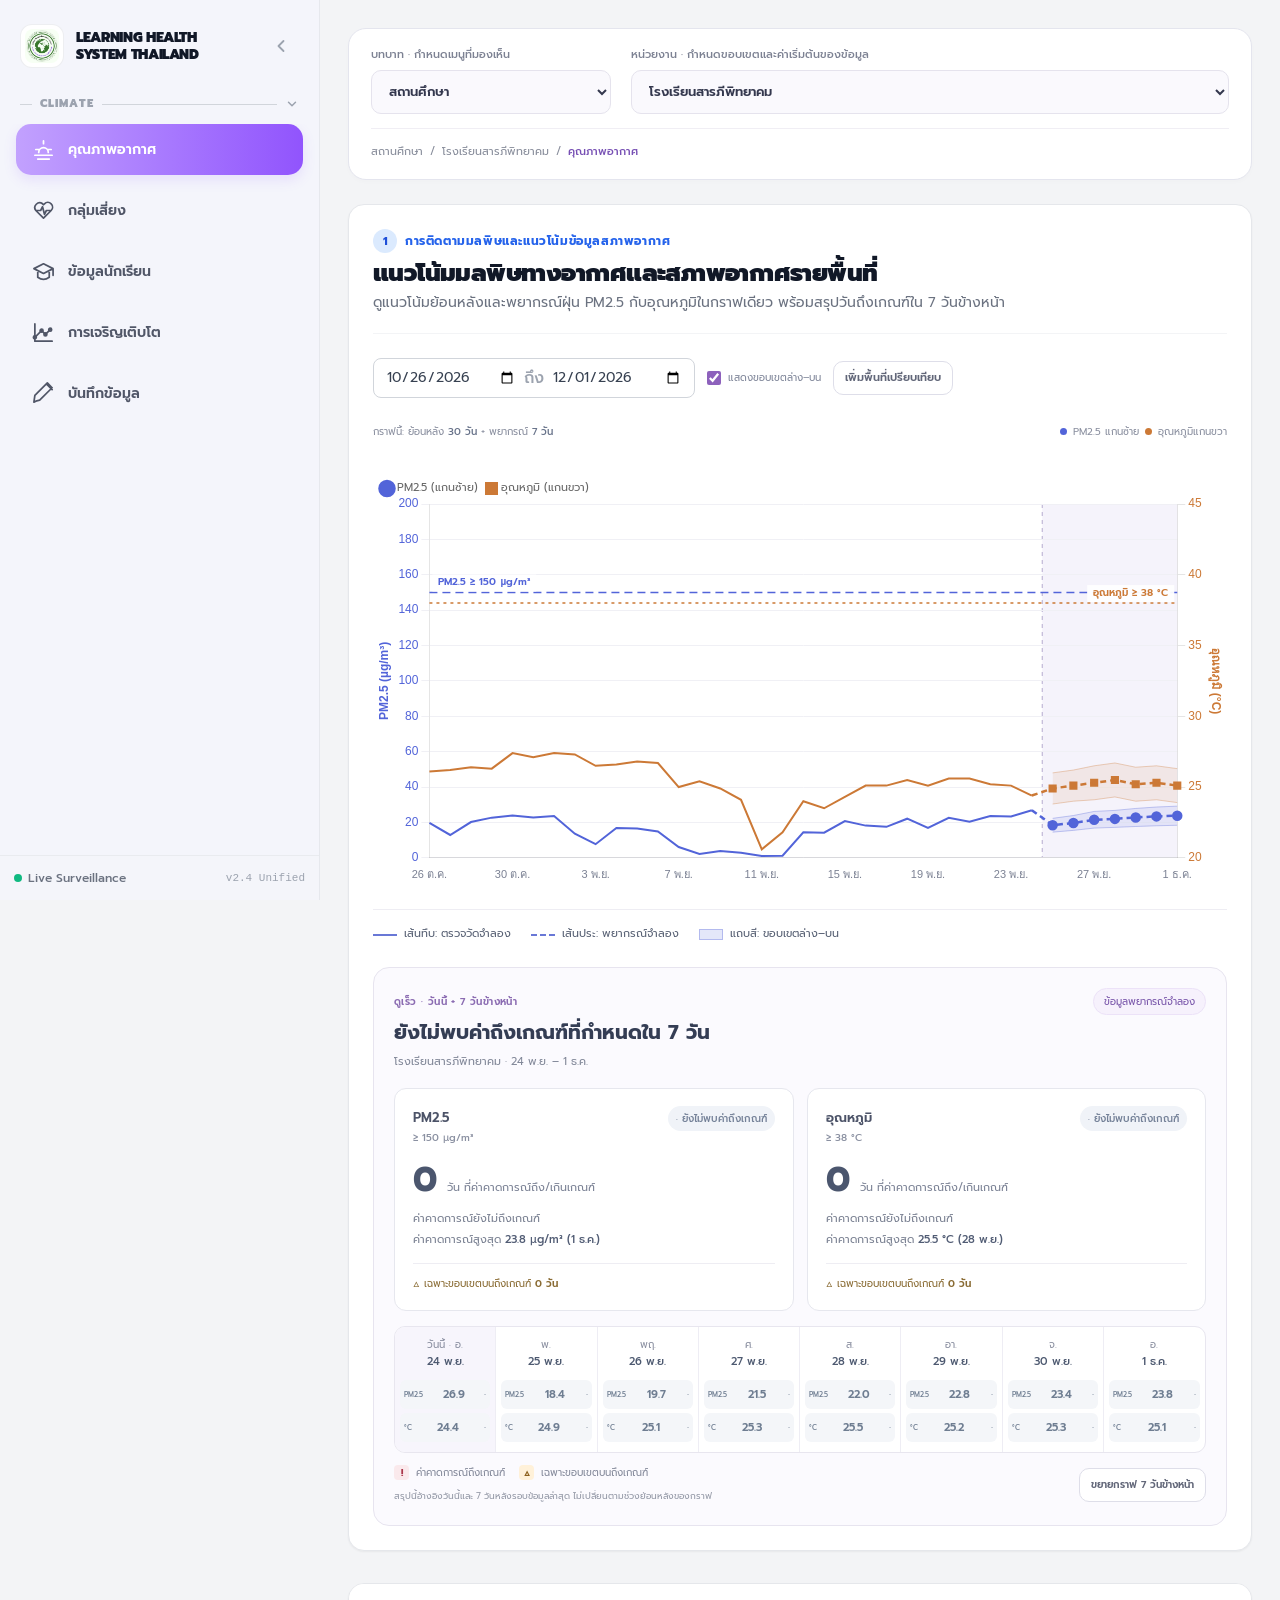
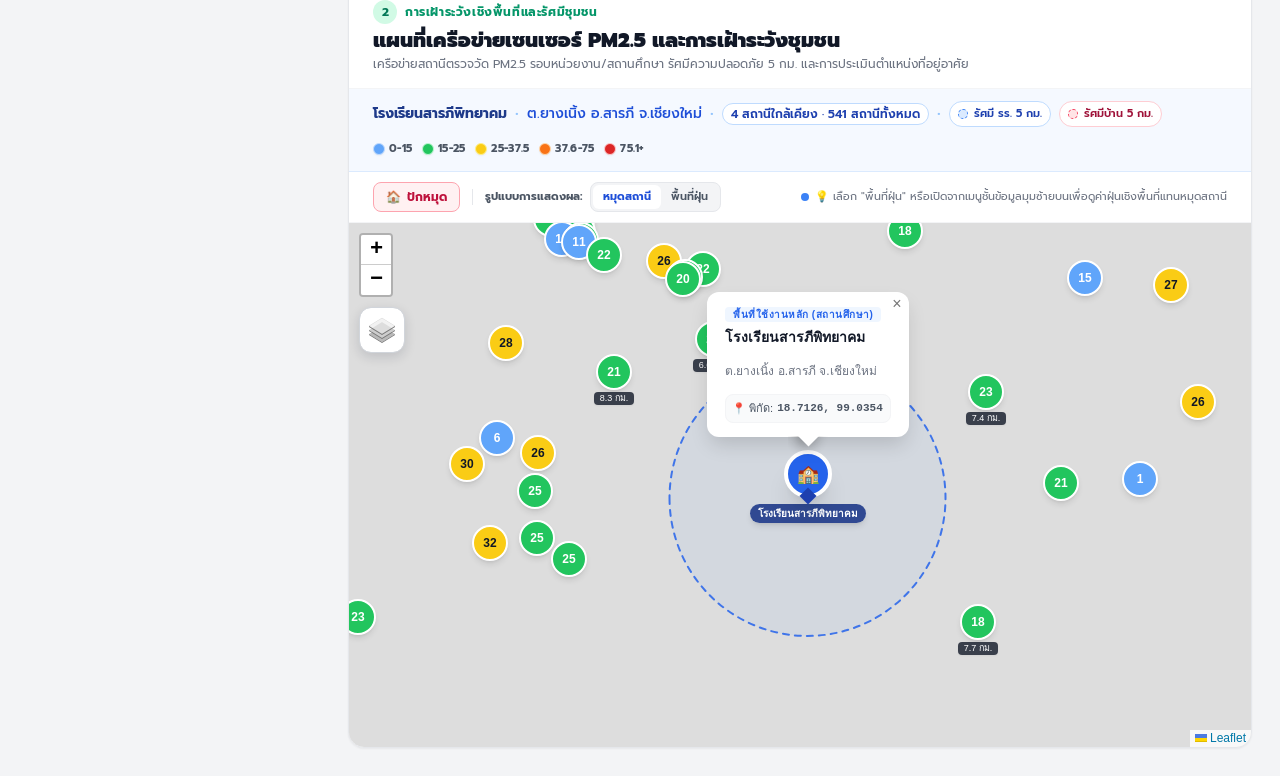
==== commit 0c8eaa34: "Remove medication risk filters and fix patient/student table row rendering" ====
--- a/index.html
+++ b/index.html
@@ -985,8 +985,8 @@
                                 การประเมินปัจจัยเปราะบางทางคลินิก
                             </h2>
                             <p class="text-sm text-gray-500 mt-1">
-                                กำหนดและเลือกเกณฑ์ปัจจัยความเปราะบางทางสุขภาพ (กลุ่มอายุและสรีรวิทยา, โรคประจำตัว,
-                                และประวัติการใช้ยา) พร้อมช่วงเวลาประเมิน
+                                กำหนดและเลือกเกณฑ์ปัจจัยความเปราะบางทางสุขภาพ (กลุ่มอายุและสรีรวิทยา
+                                และโรคประจำตัว) พร้อมช่วงเวลาประเมิน
                                 เพื่อค้นหากลุ่มผู้ป่วยที่มีความเสี่ยงสูงได้อย่างแม่นยำ
                             </p>
                         </div>
@@ -1273,341 +1273,6 @@
 
                                     <!-- Column 2: Weather & Heat-Sensitive Medications -->
                                     <div>
-                                        <!-- Medication Use -->
-                                        <div>
-                                            <div class="flex items-center justify-between mb-2">
-                                                <h4
-                                                    class="text-xs font-bold text-gray-700 uppercase tracking-wider flex items-center gap-1.5">
-                                                    <span>💊</span> ยาประจำตัวที่มีความเสี่ยงต่อสภาพอากาศ
-                                                </h4>
-                                            </div>
-
-                                            <!-- Collapsible Reference List for Clinicians & Users -->
-                                            <details
-                                                class="mb-3 text-xs bg-amber-50/70 border border-amber-200 rounded-xl p-2.5 transition group">
-                                                <summary
-                                                    class="font-bold text-amber-900 cursor-pointer flex items-center justify-between outline-none select-none hover:text-amber-950">
-                                                    <span class="flex items-center gap-1.5">
-                                                        <span>📖</span> รายการชื่อยาและกลุ่มย่อยทั้งหมด (เสี่ยงความร้อน)
-                                                    </span>
-                                                    <span
-                                                        class="text-[11px] font-semibold text-amber-700 bg-amber-100 group-open:bg-amber-200 px-2 py-0.5 rounded-md">
-                                                        <span class="group-open:hidden">คลิกดูรายชื่อยา</span>
-                                                        <span class="hidden group-open:inline">ย่อเก็บ</span>
-                                                    </span>
-                                                </summary>
-                                                <div
-                                                    class="mt-2.5 pt-2.5 border-t border-amber-200/80 space-y-2 text-[11px] text-gray-700 max-h-64 overflow-y-auto pr-1">
-                                                    <div>
-                                                        <b class="text-amber-900">1. Antidepressant (ยาต้านเศร้า):</b>
-                                                        <ul class="list-disc ml-4 text-gray-600 space-y-0.5 mt-0.5">
-                                                            <li><b>TCAs:</b> Amitriptyline, Nortriptyline, Imipramine,
-                                                                Desipramine, Doxepin, Clomipramine</li>
-                                                            <li><b>SSRIs:</b> Fluoxetine, Sertraline, Escitalopram,
-                                                                Citalopram, Paroxetine, Fluvoxamine</li>
-                                                            <li><b>SNRI:</b> Venlafaxine, Duloxetine, Desvenlafaxine,
-                                                                Levomilnacipran, Milnacipran</li>
-                                                        </ul>
-                                                    </div>
-                                                    <div>
-                                                        <b class="text-amber-900">2. Anticonvulsant (ยากันชัก):</b>
-                                                        <p class="text-gray-600 ml-2">Levetiracetam, Lamotrigine,
-                                                            Gabapentin, Carbamazepine, Phenytoin, Valproate, Topiramate
-                                                        </p>
-                                                    </div>
-                                                    <div>
-                                                        <b class="text-amber-900">3. Antipsychotic
-                                                            (ยาต้านอาการทางจิต):</b>
-                                                        <ul class="list-disc ml-4 text-gray-600 space-y-0.5 mt-0.5">
-                                                            <li><b>Typical:</b> Chlorpromazine, Haloperidol,
-                                                                Fluphenazine, Perphenazine, Trifluperazine, Thioridazine
-                                                            </li>
-                                                            <li><b>Atypical:</b> Aripiprazole, Asenapine, Brexpiprazole,
-                                                                Cariprazine, Clozapine, Iloperidone, Lumateperone,
-                                                                Lurasidone, Olanzapine, Paliperidone, Quetiapine,
-                                                                Risperidone, Ziprasidone</li>
-                                                        </ul>
-                                                    </div>
-                                                    <div>
-                                                        <b class="text-amber-900">4. Medicine with anticholinergic
-                                                            effects:</b>
-                                                        <p class="text-gray-600 ml-2">Atropine, Benztropine,
-                                                            Diphenhydramine, Oxybutynin, Ipratropium, Amitriptyline,
-                                                            Scopolamine</p>
-                                                    </div>
-                                                    <div>
-                                                        <b class="text-amber-900">5. Diuretics (ยาขับปัสสาวะ):</b>
-                                                        <ul class="list-disc ml-4 text-gray-600 space-y-0.5 mt-0.5">
-                                                            <li><b>Thiazide diuretic:</b> Hydrochlorothiazide,
-                                                                Bendroflumethiazide</li>
-                                                            <li><b>Thiazide-like diuretic:</b> Metolazone,
-                                                                Chlorthalidone, Indapamide</li>
-                                                            <li><b>Loop diuretic:</b> Furosemide, Bumetanide, Torasemide
-                                                            </li>
-                                                            <li><b>K-sparing diuretic (Aldosterone antagonist):</b>
-                                                                Spironolactone, Eplerenone</li>
-                                                            <li><b>Sodium channel blocker:</b> Amiloride, Triamterene
-                                                            </li>
-                                                            <li><b>Osmotic diuretic:</b> Mannitol</li>
-                                                            <li><b>Carbonic anhydrase inhibitor:</b> Acetazolamide,
-                                                                Dorzolamide</li>
-                                                        </ul>
-                                                    </div>
-                                                    <div>
-                                                        <b class="text-amber-900">6. Antihypertensive drug
-                                                            (ยาลดความดันโลหิต):</b>
-                                                        <ul class="list-disc ml-4 text-gray-600 space-y-0.5 mt-0.5">
-                                                            <li><b>Beta-blocker:</b> Metoprolol, Atenolol, Bisoprolol,
-                                                                Nebivolol, Acebutolol, Betaxolol, Propranolol, Nadolol,
-                                                                Timolol, Pindolol, Sotalol, Carvedilol, Labetalol</li>
-                                                            <li><b>Calcium Channel Blockers (CCBs):</b> Amlodipine,
-                                                                Nifedipine, Felodipine, Nicardipine, Nimodipine,
-                                                                Clevidipine, Manidipine, Verapamil, Diltiazem</li>
-                                                            <li><b>ACE Inhibitors:</b> Captopril, Enalapril, Lisinopril,
-                                                                Ramipril, Perindopril</li>
-                                                            <li><b>Angiotensin II Receptor Blockers (ARBs):</b>
-                                                                Losartan, Valsartan, Telmisartan, Irbesartan,
-                                                                Candesartan, Olmesartan, Azilsartan, Eprosartan</li>
-                                                            <li><b>Alpha-Blockers:</b> Tamsulosin, Doxazosin, Terazosin,
-                                                                Alfuzosin, Silodosin, Prazosin, Phenoxybenzamine,
-                                                                Phentolamine</li>
-                                                            <li><b>Vasodilator:</b> Hydralazine, Minoxidil,
-                                                                Nitroglycerin, Sodium nitroprusside</li>
-                                                        </ul>
-                                                    </div>
-                                                    <div>
-                                                        <b class="text-amber-900">7. Benzodiazepine
-                                                            (ยากลุ่มเบนโซไดอะซีปีน):</b>
-                                                        <p class="text-gray-600 ml-2">Alprazolam, Clonazepam, Diazepam,
-                                                            Lorazepam, Temazepam, Midazolam</p>
-                                                    </div>
-                                                    <div>
-                                                        <b class="text-amber-900">8. Opioids (ยากลุ่มโอปิออยด์):</b>
-                                                        <p class="text-gray-600 ml-2">Morphine, Oxycodone, Hydrocodone,
-                                                            Fentanyl, Codeine, Tramadol</p>
-                                                    </div>
-                                                    <div>
-                                                        <b class="text-amber-900">9. Antihistamine (ยาแก้แพ้):</b>
-                                                        <p class="text-gray-600 ml-2">Diphenhydramine, Chlorpheniramine,
-                                                            Hydroxyzine, Clemastine, Doxylamine, Promethazine,
-                                                            Cetirizine, Loratadine, Fexofenadine, Levocetirizine,
-                                                            Desloratadine, Bilastine</p>
-                                                    </div>
-                                                    <div>
-                                                        <b class="text-amber-900">10. Central-acting agents:</b>
-                                                        <p class="text-gray-600 ml-2">Clonidine, Guanfacine, Methyldopa,
-                                                            Lofexidine, Moxonidine, Dexmedetomidine, Tizanidine</p>
-                                                    </div>
-                                                </div>
-                                            </details>
-
-                                            <div class="grid grid-cols-1 sm:grid-cols-2 gap-2.5">
-                                                <!-- 1. Antidepressant -->
-                                                <label
-                                                    class="flex items-start space-x-2.5 p-2.5 rounded-xl bg-white border border-gray-200 hover:border-blue-300 hover:shadow-2xs cursor-pointer transition">
-                                                    <input type="checkbox" id="chk-antidepressant"
-                                                        onchange="filterPatients()"
-                                                        class="form-checkbox h-4 w-4 text-blue-600 rounded mt-0.5 shrink-0">
-                                                    <div class="leading-snug min-w-0">
-                                                        <div class="flex items-center gap-1.5 flex-wrap">
-                                                            <span
-                                                                class="text-xs sm:text-sm font-bold text-gray-900">ยาต้านเศร้า
-                                                                (Antidepressants)</span>
-                                                            <span
-                                                                class="text-[10px] font-bold text-amber-800 bg-amber-100 px-1.5 py-0.2 rounded">🌡️
-                                                                เสี่ยงความร้อน</span>
-                                                        </div>
-                                                        <div class="text-[11px] text-gray-500 font-normal mt-0.5">TCAs,
-                                                            SSRIs, SNRI (เช่น Amitriptyline, Fluoxetine, Sertraline)
-                                                        </div>
-                                                    </div>
-                                                </label>
-
-                                                <!-- 2. Anticonvulsant -->
-                                                <label
-                                                    class="flex items-start space-x-2.5 p-2.5 rounded-xl bg-white border border-gray-200 hover:border-blue-300 hover:shadow-2xs cursor-pointer transition">
-                                                    <input type="checkbox" id="chk-anticonvulsant"
-                                                        onchange="filterPatients()"
-                                                        class="form-checkbox h-4 w-4 text-blue-600 rounded mt-0.5 shrink-0">
-                                                    <div class="leading-snug min-w-0">
-                                                        <div class="flex items-center gap-1.5 flex-wrap">
-                                                            <span
-                                                                class="text-xs sm:text-sm font-bold text-gray-900">ยากันชัก
-                                                                (Anticonvulsants)</span>
-                                                            <span
-                                                                class="text-[10px] font-bold text-amber-800 bg-amber-100 px-1.5 py-0.2 rounded">🌡️
-                                                                เสี่ยงความร้อน</span>
-                                                        </div>
-                                                        <div class="text-[11px] text-gray-500 font-normal mt-0.5">เช่น
-                                                            Levetiracetam, Gabapentin, Carbamazepine, Valproate</div>
-                                                    </div>
-                                                </label>
-
-                                                <!-- 3. Antipsychotic -->
-                                                <label
-                                                    class="flex items-start space-x-2.5 p-2.5 rounded-xl bg-white border border-gray-200 hover:border-blue-300 hover:shadow-2xs cursor-pointer transition">
-                                                    <input type="checkbox" id="chk-antipsychotic"
-                                                        onchange="filterPatients()"
-                                                        class="form-checkbox h-4 w-4 text-blue-600 rounded mt-0.5 shrink-0">
-                                                    <div class="leading-snug min-w-0">
-                                                        <div class="flex items-center gap-1.5 flex-wrap">
-                                                            <span
-                                                                class="text-xs sm:text-sm font-bold text-gray-900">ยาต้านอาการทางจิต
-                                                                (Antipsychotics)</span>
-                                                            <span
-                                                                class="text-[10px] font-bold text-amber-800 bg-amber-100 px-1.5 py-0.2 rounded">🌡️
-                                                                เสี่ยงความร้อน</span>
-                                                        </div>
-                                                        <div class="text-[11px] text-gray-500 font-normal mt-0.5">
-                                                            Typical & Atypical (เช่น Haloperidol, Risperidone,
-                                                            Olanzapine, Clozapine)</div>
-                                                    </div>
-                                                </label>
-
-                                                <!-- 4. Medicine with anticholinergic effects -->
-                                                <label
-                                                    class="flex items-start space-x-2.5 p-2.5 rounded-xl bg-white border border-gray-200 hover:border-blue-300 hover:shadow-2xs cursor-pointer transition">
-                                                    <input type="checkbox" id="chk-anticholinergic"
-                                                        onchange="filterPatients()"
-                                                        class="form-checkbox h-4 w-4 text-blue-600 rounded mt-0.5 shrink-0">
-                                                    <div class="leading-snug min-w-0">
-                                                        <div class="flex items-center gap-1.5 flex-wrap">
-                                                            <span
-                                                                class="text-xs sm:text-sm font-bold text-gray-900">ยากลุ่ม
-                                                                Anticholinergic</span>
-                                                            <span
-                                                                class="text-[10px] font-bold text-amber-800 bg-amber-100 px-1.5 py-0.2 rounded">🌡️
-                                                                เสี่ยงความร้อน</span>
-                                                        </div>
-                                                        <div class="text-[11px] text-gray-500 font-normal mt-0.5">เช่น
-                                                            Atropine, Benztropine, Oxybutynin, Ipratropium, Scopolamine
-                                                        </div>
-                                                    </div>
-                                                </label>
-
-                                                <!-- 5. Diuretics -->
-                                                <label
-                                                    class="flex items-start space-x-2.5 p-2.5 rounded-xl bg-white border border-gray-200 hover:border-blue-300 hover:shadow-2xs cursor-pointer transition">
-                                                    <input type="checkbox" id="chk-diuretic" onchange="filterPatients()"
-                                                        class="form-checkbox h-4 w-4 text-blue-600 rounded mt-0.5 shrink-0">
-                                                    <div class="leading-snug min-w-0">
-                                                        <div class="flex items-center gap-1.5 flex-wrap">
-                                                            <span
-                                                                class="text-xs sm:text-sm font-bold text-gray-900">ยาขับปัสสาวะ
-                                                                (Diuretics)</span>
-                                                            <span
-                                                                class="text-[10px] font-bold text-amber-800 bg-amber-100 px-1.5 py-0.2 rounded">🌡️
-                                                                เสี่ยงความร้อน</span>
-                                                        </div>
-                                                        <div class="text-[11px] text-gray-500 font-normal mt-0.5">
-                                                            Thiazides, Loop (Furosemide), K-sparing, Osmotic,
-                                                            Acetazolamide</div>
-                                                    </div>
-                                                </label>
-
-                                                <!-- 6. Antihypertensive drug -->
-                                                <label
-                                                    class="flex items-start space-x-2.5 p-2.5 rounded-xl bg-white border border-gray-200 hover:border-blue-300 hover:shadow-2xs cursor-pointer transition">
-                                                    <input type="checkbox" id="chk-antihypertensive"
-                                                        onchange="filterPatients()"
-                                                        class="form-checkbox h-4 w-4 text-blue-600 rounded mt-0.5 shrink-0">
-                                                    <div class="leading-snug min-w-0">
-                                                        <div class="flex items-center gap-1.5 flex-wrap">
-                                                            <span
-                                                                class="text-xs sm:text-sm font-bold text-gray-900">ยาลดความดันโลหิต
-                                                                (Antihypertensives)</span>
-                                                            <span
-                                                                class="text-[10px] font-bold text-amber-800 bg-amber-100 px-1.5 py-0.2 rounded">🌡️
-                                                                เสี่ยงความร้อน</span>
-                                                        </div>
-                                                        <div class="text-[11px] text-gray-500 font-normal mt-0.5">
-                                                            Beta-blockers, CCBs (Amlodipine), ACEIs, ARBs,
-                                                            Alpha-blockers, Vasodilators</div>
-                                                    </div>
-                                                </label>
-
-                                                <!-- 7. Benzodiazepine -->
-                                                <label
-                                                    class="flex items-start space-x-2.5 p-2.5 rounded-xl bg-white border border-gray-200 hover:border-blue-300 hover:shadow-2xs cursor-pointer transition">
-                                                    <input type="checkbox" id="chk-benzodiazepine"
-                                                        onchange="filterPatients()"
-                                                        class="form-checkbox h-4 w-4 text-blue-600 rounded mt-0.5 shrink-0">
-                                                    <div class="leading-snug min-w-0">
-                                                        <div class="flex items-center gap-1.5 flex-wrap">
-                                                            <span
-                                                                class="text-xs sm:text-sm font-bold text-gray-900">ยากลุ่ม
-                                                                Benzodiazepines</span>
-                                                            <span
-                                                                class="text-[10px] font-bold text-amber-800 bg-amber-100 px-1.5 py-0.2 rounded">🌡️
-                                                                เสี่ยงความร้อน</span>
-                                                        </div>
-                                                        <div class="text-[11px] text-gray-500 font-normal mt-0.5">เช่น
-                                                            Alprazolam, Clonazepam, Diazepam, Lorazepam, Midazolam</div>
-                                                    </div>
-                                                </label>
-
-                                                <!-- 8. Opioids -->
-                                                <label
-                                                    class="flex items-start space-x-2.5 p-2.5 rounded-xl bg-white border border-gray-200 hover:border-blue-300 hover:shadow-2xs cursor-pointer transition">
-                                                    <input type="checkbox" id="chk-opioid" onchange="filterPatients()"
-                                                        class="form-checkbox h-4 w-4 text-blue-600 rounded mt-0.5 shrink-0">
-                                                    <div class="leading-snug min-w-0">
-                                                        <div class="flex items-center gap-1.5 flex-wrap">
-                                                            <span
-                                                                class="text-xs sm:text-sm font-bold text-gray-900">ยากลุ่ม
-                                                                Opioids</span>
-                                                            <span
-                                                                class="text-[10px] font-bold text-amber-800 bg-amber-100 px-1.5 py-0.2 rounded">🌡️
-                                                                เสี่ยงความร้อน</span>
-                                                        </div>
-                                                        <div class="text-[11px] text-gray-500 font-normal mt-0.5">เช่น
-                                                            Morphine, Tramadol, Fentanyl, Codeine, Oxycodone</div>
-                                                    </div>
-                                                </label>
-
-                                                <!-- 9. Antihistamine -->
-                                                <label
-                                                    class="flex items-start space-x-2.5 p-2.5 rounded-xl bg-white border border-gray-200 hover:border-blue-300 hover:shadow-2xs cursor-pointer transition">
-                                                    <input type="checkbox" id="chk-antihistamine"
-                                                        onchange="filterPatients()"
-                                                        class="form-checkbox h-4 w-4 text-blue-600 rounded mt-0.5 shrink-0">
-                                                    <div class="leading-snug min-w-0">
-                                                        <div class="flex items-center gap-1.5 flex-wrap">
-                                                            <span
-                                                                class="text-xs sm:text-sm font-bold text-gray-900">ยาแก้แพ้
-                                                                (Antihistamines)</span>
-                                                            <span
-                                                                class="text-[10px] font-bold text-amber-800 bg-amber-100 px-1.5 py-0.2 rounded">🌡️
-                                                                เสี่ยงความร้อน</span>
-                                                        </div>
-                                                        <div class="text-[11px] text-gray-500 font-normal mt-0.5">เช่น
-                                                            Chlorpheniramine, Diphenhydramine, Hydroxyzine, Cetirizine,
-                                                            Loratadine</div>
-                                                    </div>
-                                                </label>
-
-                                                <!-- 10. Central-acting agents -->
-                                                <label
-                                                    class="flex items-start space-x-2.5 p-2.5 rounded-xl bg-white border border-gray-200 hover:border-blue-300 hover:shadow-2xs cursor-pointer transition">
-                                                    <input type="checkbox" id="chk-central-acting"
-                                                        onchange="filterPatients()"
-                                                        class="form-checkbox h-4 w-4 text-blue-600 rounded mt-0.5 shrink-0">
-                                                    <div class="leading-snug min-w-0">
-                                                        <div class="flex items-center gap-1.5 flex-wrap">
-                                                            <span
-                                                                class="text-xs sm:text-sm font-bold text-gray-900">ยากลุ่ม
-                                                                Central-acting agents</span>
-                                                            <span
-                                                                class="text-[10px] font-bold text-amber-800 bg-amber-100 px-1.5 py-0.2 rounded">🌡️
-                                                                เสี่ยงความร้อน</span>
-                                                        </div>
-                                                        <div class="text-[11px] text-gray-500 font-normal mt-0.5">เช่น
-                                                            Clonidine, Guanfacine, Methyldopa, Lofexidine, Tizanidine
-                                                        </div>
-                                                    </div>
-                                                </label>
-                                            </div>
-                                        </div>
                                     </div>
                                 </div>
                             </div>
@@ -6369,18 +6034,7 @@
             { id: "chk-kidney", key: "kidney" },
             { id: "chk-epilepsy", key: "epilepsy" },
             { id: "chk-migraine", key: "migraine" },
-            { id: "chk-depression", key: "depression" },
-            // Medications (ยาประจำตัวที่มีความเสี่ยงต่อสภาพอากาศ 10 กลุ่ม):
-            { id: "chk-antidepressant", key: "antidepressant" },
-            { id: "chk-anticonvulsant", key: "anticonvulsant" },
-            { id: "chk-antipsychotic", key: "antipsychotic" },
-            { id: "chk-anticholinergic", key: "anticholinergic" },
-            { id: "chk-diuretic", key: "diuretic" },
-            { id: "chk-antihypertensive", key: "antihypertensive" },
-            { id: "chk-benzodiazepine", key: "benzodiazepine" },
-            { id: "chk-opioid", key: "opioid" },
-            { id: "chk-antihistamine", key: "antihistamine" },
-            { id: "chk-central-acting", key: "central_acting" }
+            { id: "chk-depression", key: "depression" }
         ];
 
         function selectAllFilters(selectState) {
@@ -7341,6 +6995,13 @@
                     ? ''
                     : `
                         <td class="px-5 py-3.5 whitespace-nowrap">
+                            <div class="text-xs font-semibold text-gray-900 max-w-[200px] truncate" title="${entryEscape(stName)}">${entryEscape(stName)}</div>
+                            <div class="text-[11px] text-gray-500 mt-0.5">PM2.5: <b>${stPm}</b> · Temp: <b>${stTemp}°C</b></div>
+                        </td>
+                    `;
+
+                tbody.innerHTML += `
+                    <tr class="hover:bg-blue-50/30 transition">
                         <td class="px-5 py-3.5 font-mono text-xs font-semibold text-gray-900 tracking-wider whitespace-nowrap">
                             ${p.cid}
                         </td>
--- a/assets/workspace/care-ops.css
+++ b/assets/workspace/care-ops.css
@@ -1,6 +1,6 @@
 #panel-care-map .care-baseline{grid-template-columns:repeat(4,minmax(0,1fr));margin-bottom:6px}#panel-care-map .care-baseline strong{font-size:28px}#panel-care-map .care-baseline strong small{font-size:11px;font-weight:400;color:#6b7280}#panel-care-map .care-baseline-note{font-size:11px;color:#697386;margin:0 3px 20px;line-height:1.8}
 #panel-care-map .care-ops-board{border:1px solid #e2d8ee;background:#fff;border-radius:16px;padding:20px;margin-bottom:16px}#panel-care-map .care-ops-heading{display:flex;justify-content:space-between;gap:20px;align-items:flex-start}#panel-care-map .care-ops-heading>div>span{font-size:10px;color:#8059aa;letter-spacing:.02em}#panel-care-map .care-ops-heading h3{font-size:18px;line-height:1.65;font-weight:600;color:#3a2c4f;margin:5px 0}#panel-care-map .care-ops-heading p{font-size:11px;line-height:1.8;color:#667085;margin:0}.care-forecast-demo{font-size:10px;color:#78549e;border:1px solid #e8ddf3;background:#faf7fd;border-radius:20px;padding:5px 9px;white-space:nowrap}
-#panel-care-map .care-ops-date-row{display:flex;gap:10px;margin-top:18px;overflow:auto;scroll-padding:8px;padding-bottom:6px}#panel-care-map .care-all-days{flex:0 0 82px;border:1px solid #e0d8e9;border-radius:10px;background:#fbf9fd;font-family:inherit;font-size:12px;line-height:1.7;color:#6b4a94;padding:10px;cursor:pointer}#panel-care-map .care-plan-days{display:grid;grid-template-columns:repeat(7,minmax(84px,1fr));gap:8px;flex:1}#panel-care-map .care-plan-day{font-family:inherit;border:1px solid #e8e5ed;border-radius:10px;background:#fff;text-align:left;padding:10px 11px;min-width:84px;cursor:pointer}#panel-care-map .care-plan-day>strong{display:block;font-size:11px;color:#5a5365;font-weight:600;margin-bottom:8px}#panel-care-map .care-plan-day>span{display:flex;align-items:center;gap:5px;justify-content:space-between;color:#6d7484;font-size:10px;line-height:2}#panel-care-map .care-plan-day b{font-size:12px;font-weight:600;color:#465065}#panel-care-map .care-plan-day em{font-style:normal;min-width:14px;text-align:center;font-weight:700;font-size:12px}#panel-care-map .care-plan-day .is-exceed{color:#b5474e}#panel-care-map .care-plan-day .is-watch{color:#98651d}#panel-care-map .care-plan-day.has-exceed{border-top:3px solid #c96970;padding-top:8px}#panel-care-map [data-plan-day][aria-pressed=true]{background:#f5effb;border-color:#9364bd;box-shadow:inset 0 0 0 1px #9364bd22}#panel-care-map .care-ops-legend{display:flex;gap:12px;flex-wrap:wrap;font-size:10px;color:#697386;margin:9px 0 16px;line-height:1.8}#panel-care-map .care-ops-legend b{color:#a24d58}
+#panel-care-map .care-ops-date-row{display:flex;gap:10px;margin-top:18px;overflow:auto;scroll-padding:8px;padding-bottom:6px}#panel-care-map .care-all-days{flex:0 0 82px;border:1px solid #e0d8e9;border-radius:10px;background:#fbf9fd;font-family:inherit;font-size:12px;line-height:1.7;color:#6b4a94;padding:10px;cursor:pointer}#panel-care-map .care-plan-days{display:grid;grid-template-columns:repeat(8,minmax(84px,1fr));gap:8px;flex:1}#panel-care-map .care-plan-day{font-family:inherit;border:1px solid #e8e5ed;border-radius:10px;background:#fff;text-align:left;padding:10px 11px;min-width:84px;cursor:pointer}#panel-care-map .care-plan-day>strong{display:block;font-size:11px;color:#5a5365;font-weight:600;margin-bottom:8px}#panel-care-map .care-plan-day>span{display:flex;align-items:center;gap:5px;justify-content:space-between;color:#6d7484;font-size:10px;line-height:2}#panel-care-map .care-plan-day b{font-size:12px;font-weight:600;color:#465065}#panel-care-map .care-plan-day em{font-style:normal;min-width:14px;text-align:center;font-weight:700;font-size:12px}#panel-care-map .care-plan-day .is-exceed{color:#b5474e}#panel-care-map .care-plan-day .is-watch{color:#98651d}#panel-care-map .care-plan-day.has-exceed{border-top:3px solid #c96970;padding-top:8px}#panel-care-map [data-plan-day][aria-pressed=true]{background:#f5effb;border-color:#9364bd;box-shadow:inset 0 0 0 1px #9364bd22}#panel-care-map .care-ops-legend{display:flex;gap:12px;flex-wrap:wrap;font-size:10px;color:#697386;margin:9px 0 16px;line-height:1.8}#panel-care-map .care-ops-legend b{color:#a24d58}
 #panel-care-map .care-plan-action{display:flex;gap:15px;align-items:center;flex-wrap:wrap;padding-top:16px;border-top:1px solid #eee8f4}#panel-care-map .care-plan-action>div{margin-right:auto}#panel-care-map .care-plan-action strong{display:block;color:#5f3f82;font-size:16px;font-weight:600;line-height:1.7}#panel-care-map .care-plan-action small{font-size:10px;color:#6f7787;display:block;margin-top:2px;line-height:1.9}#panel-care-map .care-plan-action label{font-size:11px;color:#5c6578;display:flex;gap:7px;align-items:center;min-height:44px;cursor:pointer}#panel-care-map .care-plan-action input{accent-color:#7743c2;width:16px;height:16px}#panel-care-map .care-plan-action button:disabled{opacity:.45;cursor:not-allowed}
 #panel-care-map .care-view-counts{display:flex;gap:10px 18px;flex-wrap:wrap;margin:0 3px 14px;font-size:11px;line-height:1.8;color:#667085}#panel-care-map .care-view-counts b{font-weight:600;color:#404b61}#panel-care-map .care-roof-marker{background:transparent;border:0;display:flex;align-items:center;justify-content:center}#panel-care-map .care-roof-dot{display:block;width:11px;height:11px;border:2px solid white;border-radius:50%;background:#8052b0;box-shadow:0 0 0 1px #523b6f80,0 1px 5px #0008}#panel-care-map .care-roof-dot.status-exceed{background:#d4404a;box-shadow:0 0 0 3px #e2626670,0 1px 5px #0008}#panel-care-map .care-roof-dot.status-watch{background:#d59c2e;box-shadow:0 0 0 3px #d7a43655,0 1px 5px #0008}#panel-care-map .care-roof-dot.status-general{background:#468577}#panel-care-map .care-roof-dot.status-missing{background:#778090}
 #panel-care-map .care-cluster-marker{background:transparent;border:0}#panel-care-map .care-cluster-marker>span{display:flex;flex-direction:column;align-items:center;justify-content:center;width:42px;height:42px;border-radius:50%;background:#596a9b;color:white;border:3px solid #ffffffce;box-shadow:0 0 0 3px #596a9b50,0 2px 5px #0005;font:600 13px Prompt,sans-serif;line-height:1.1}#panel-care-map .care-cluster-marker small{font-size:8px;font-weight:400;margin-top:2px}#panel-care-map .care-cluster-marker.is-priority>span{background:#b94a55;box-shadow:0 0 0 3px #b94a5550,0 2px 5px #0005}
